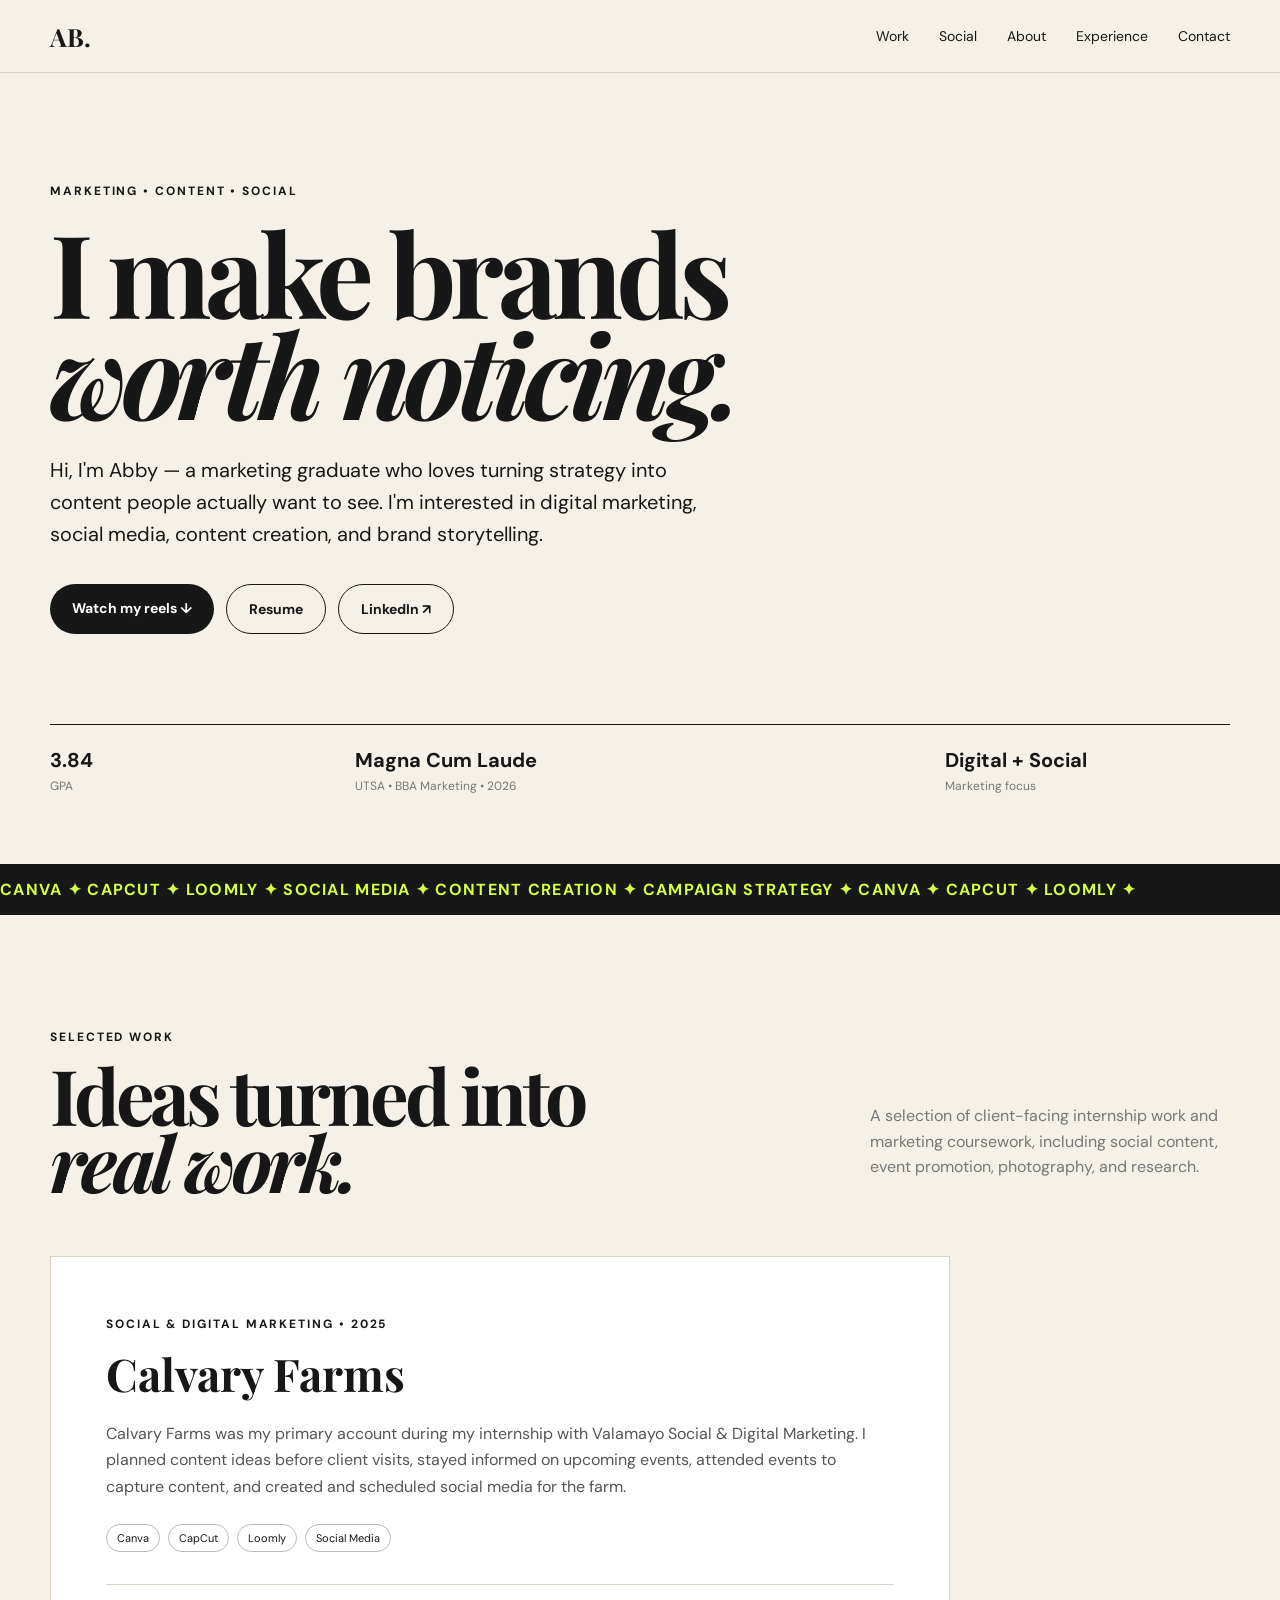
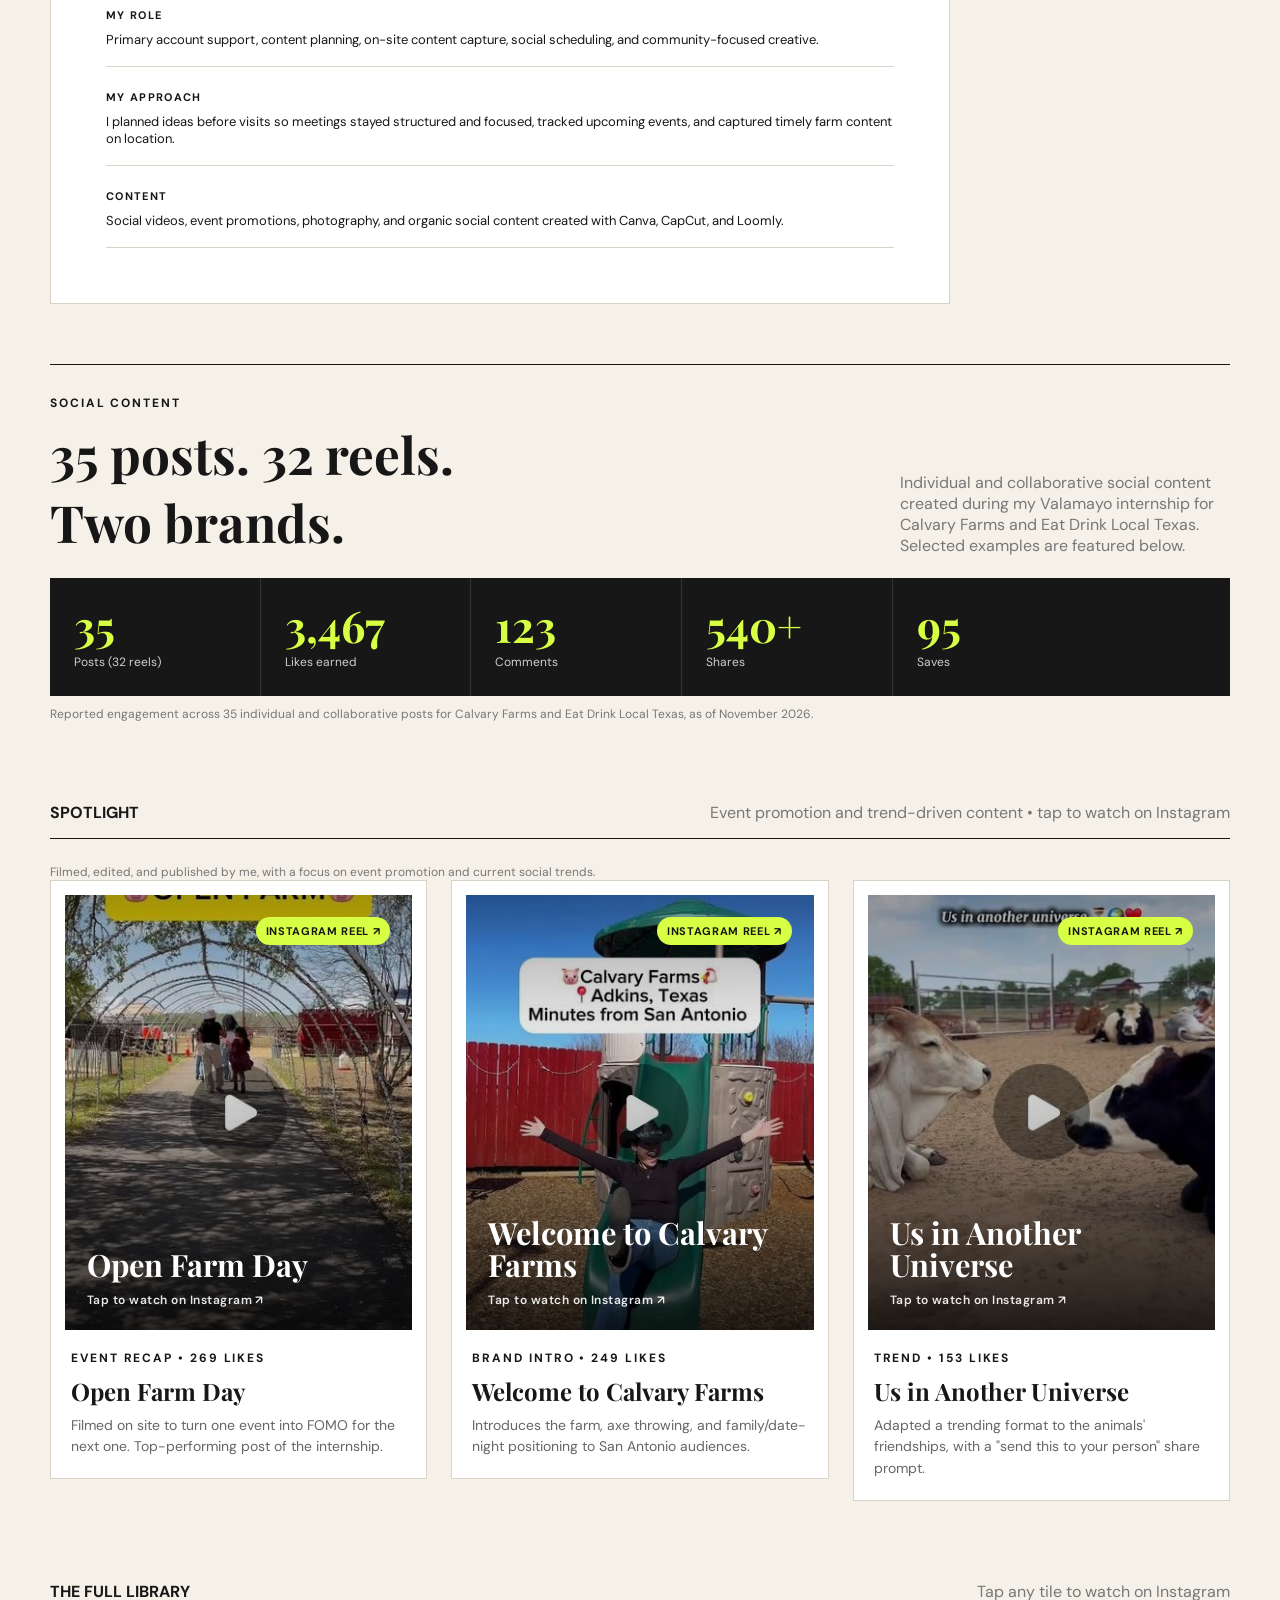
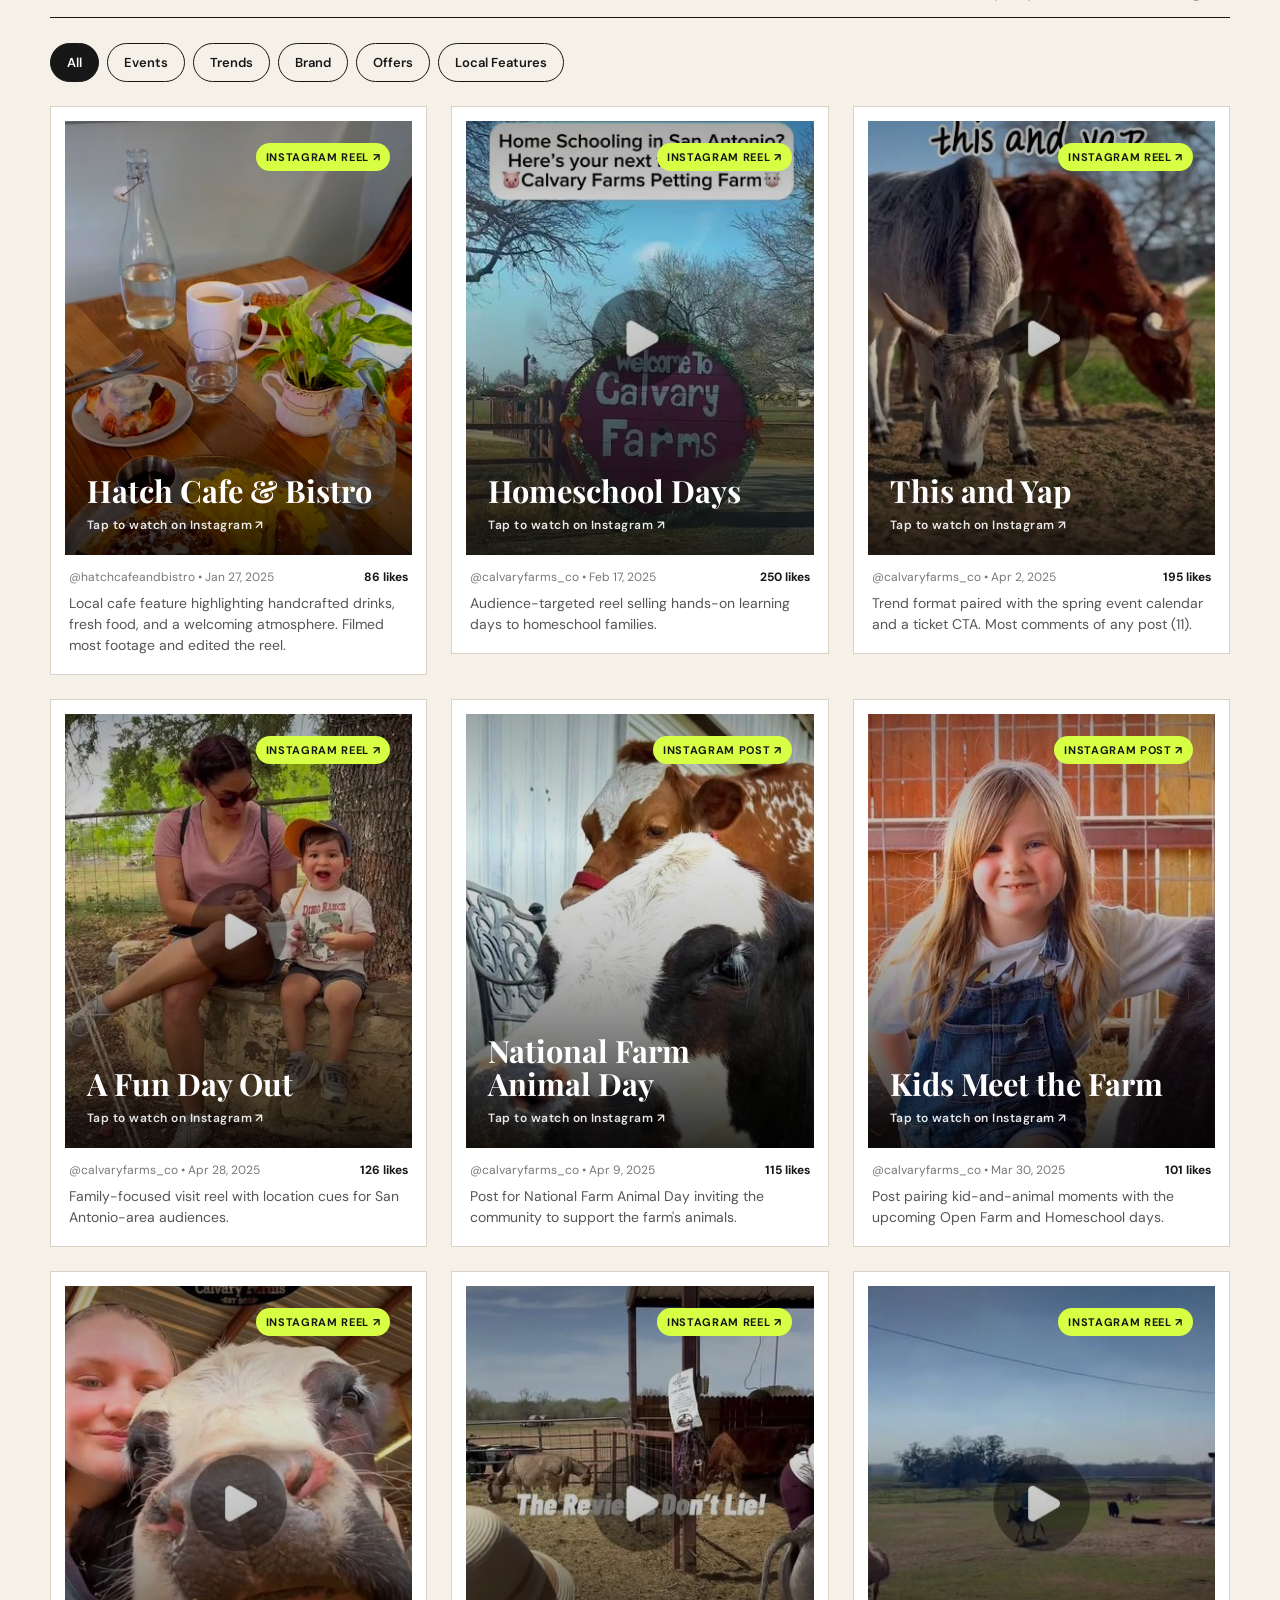
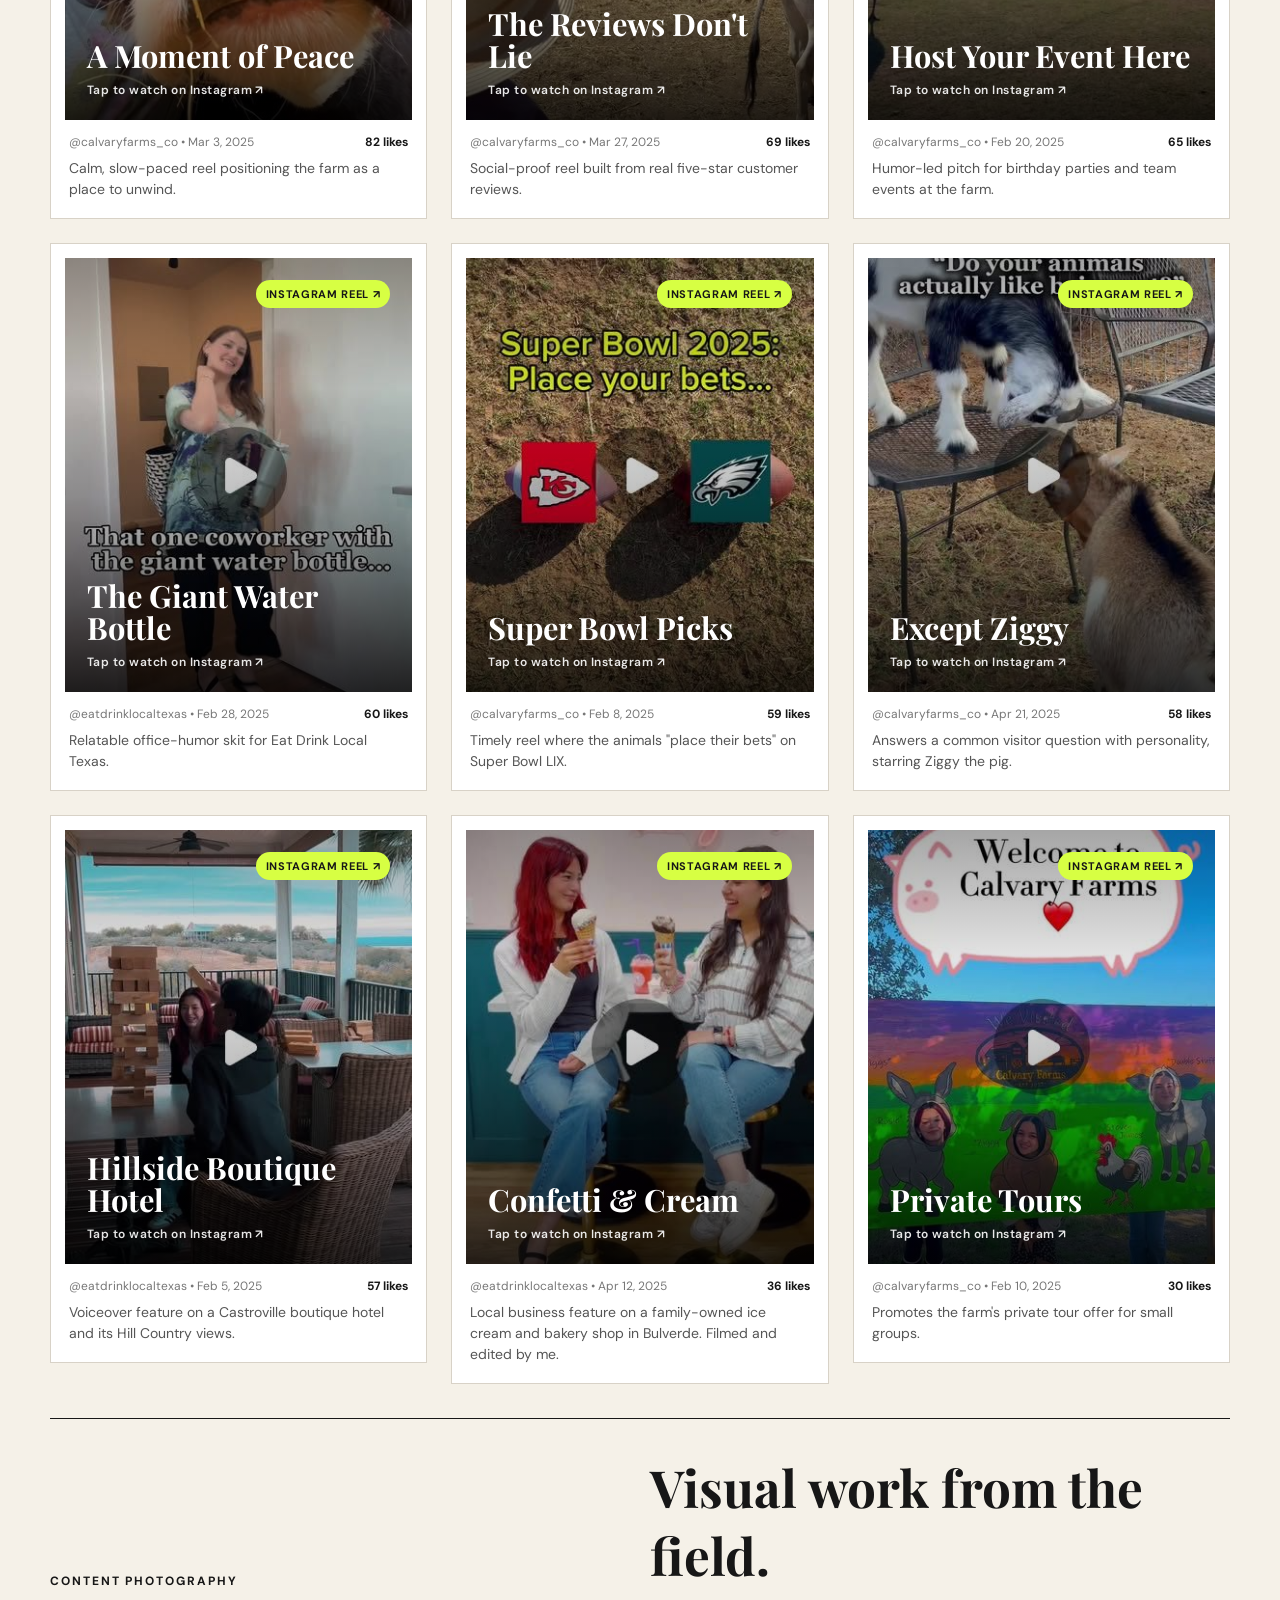
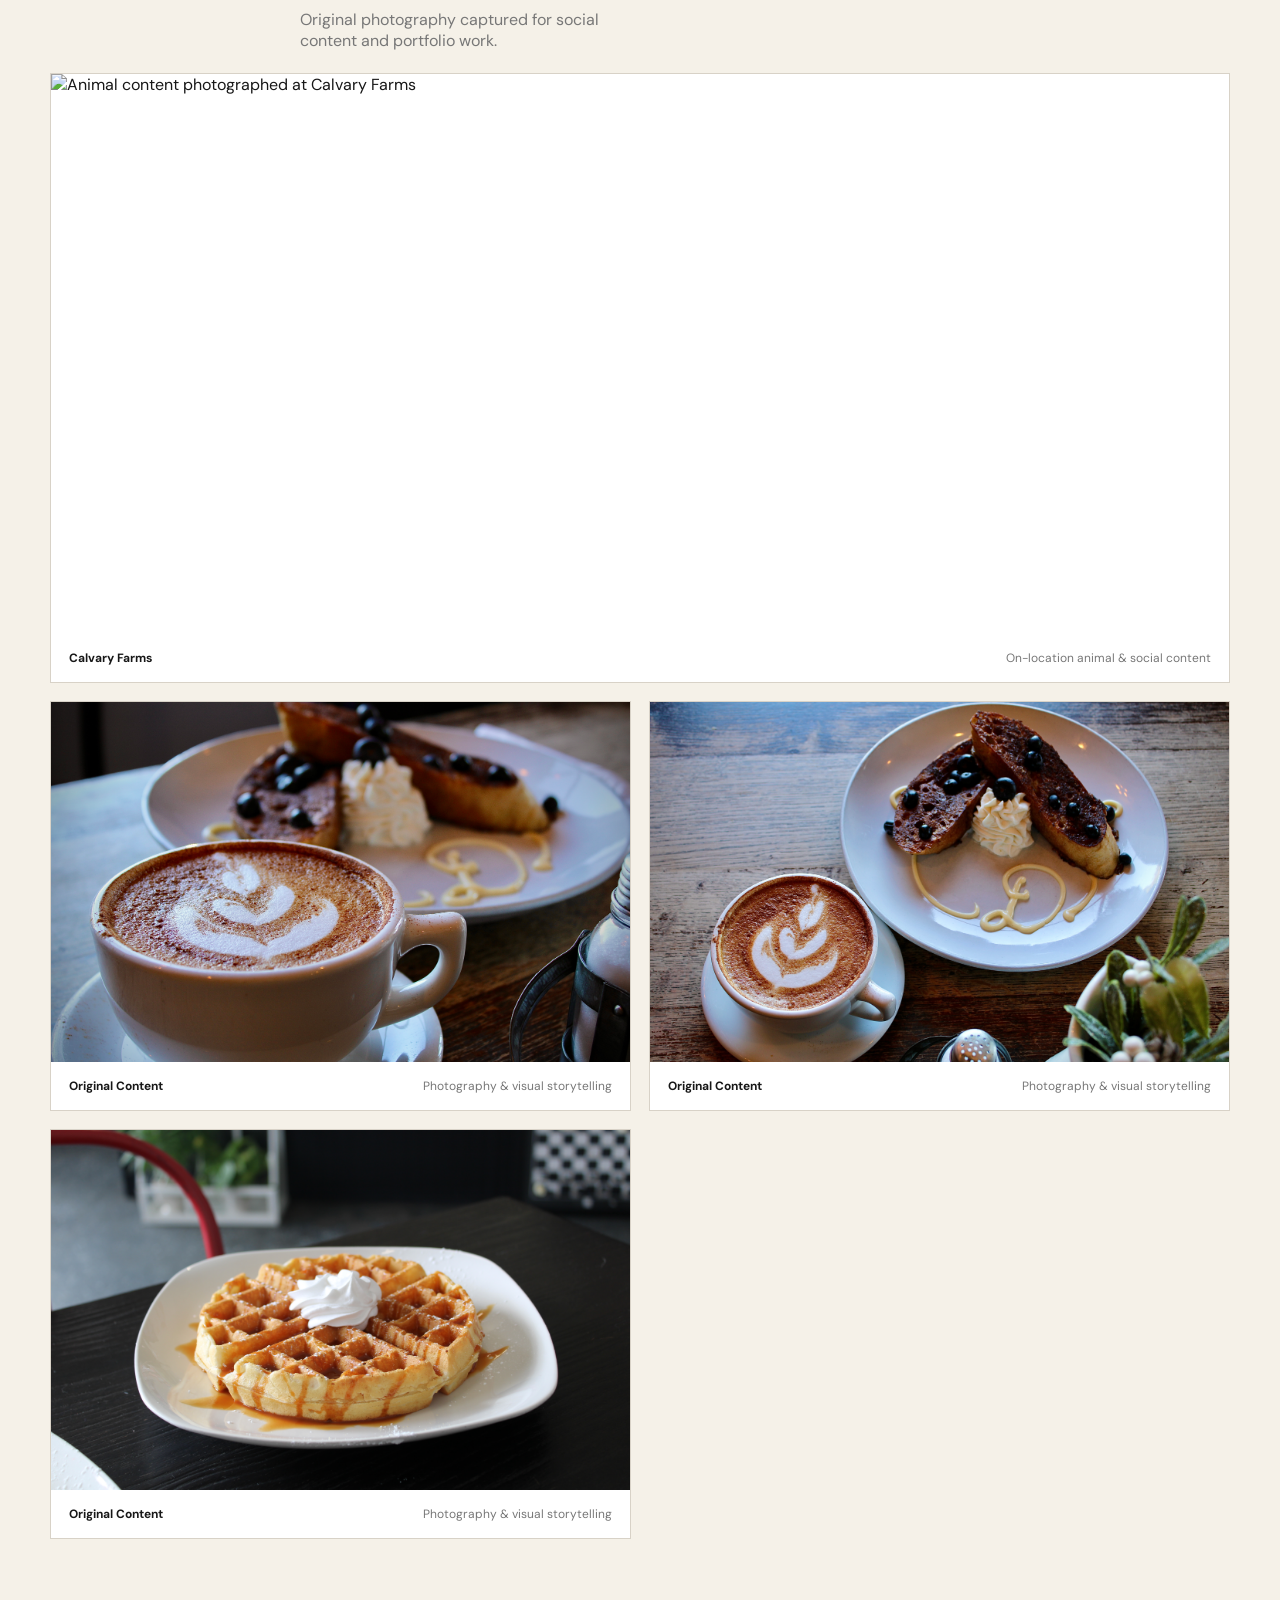
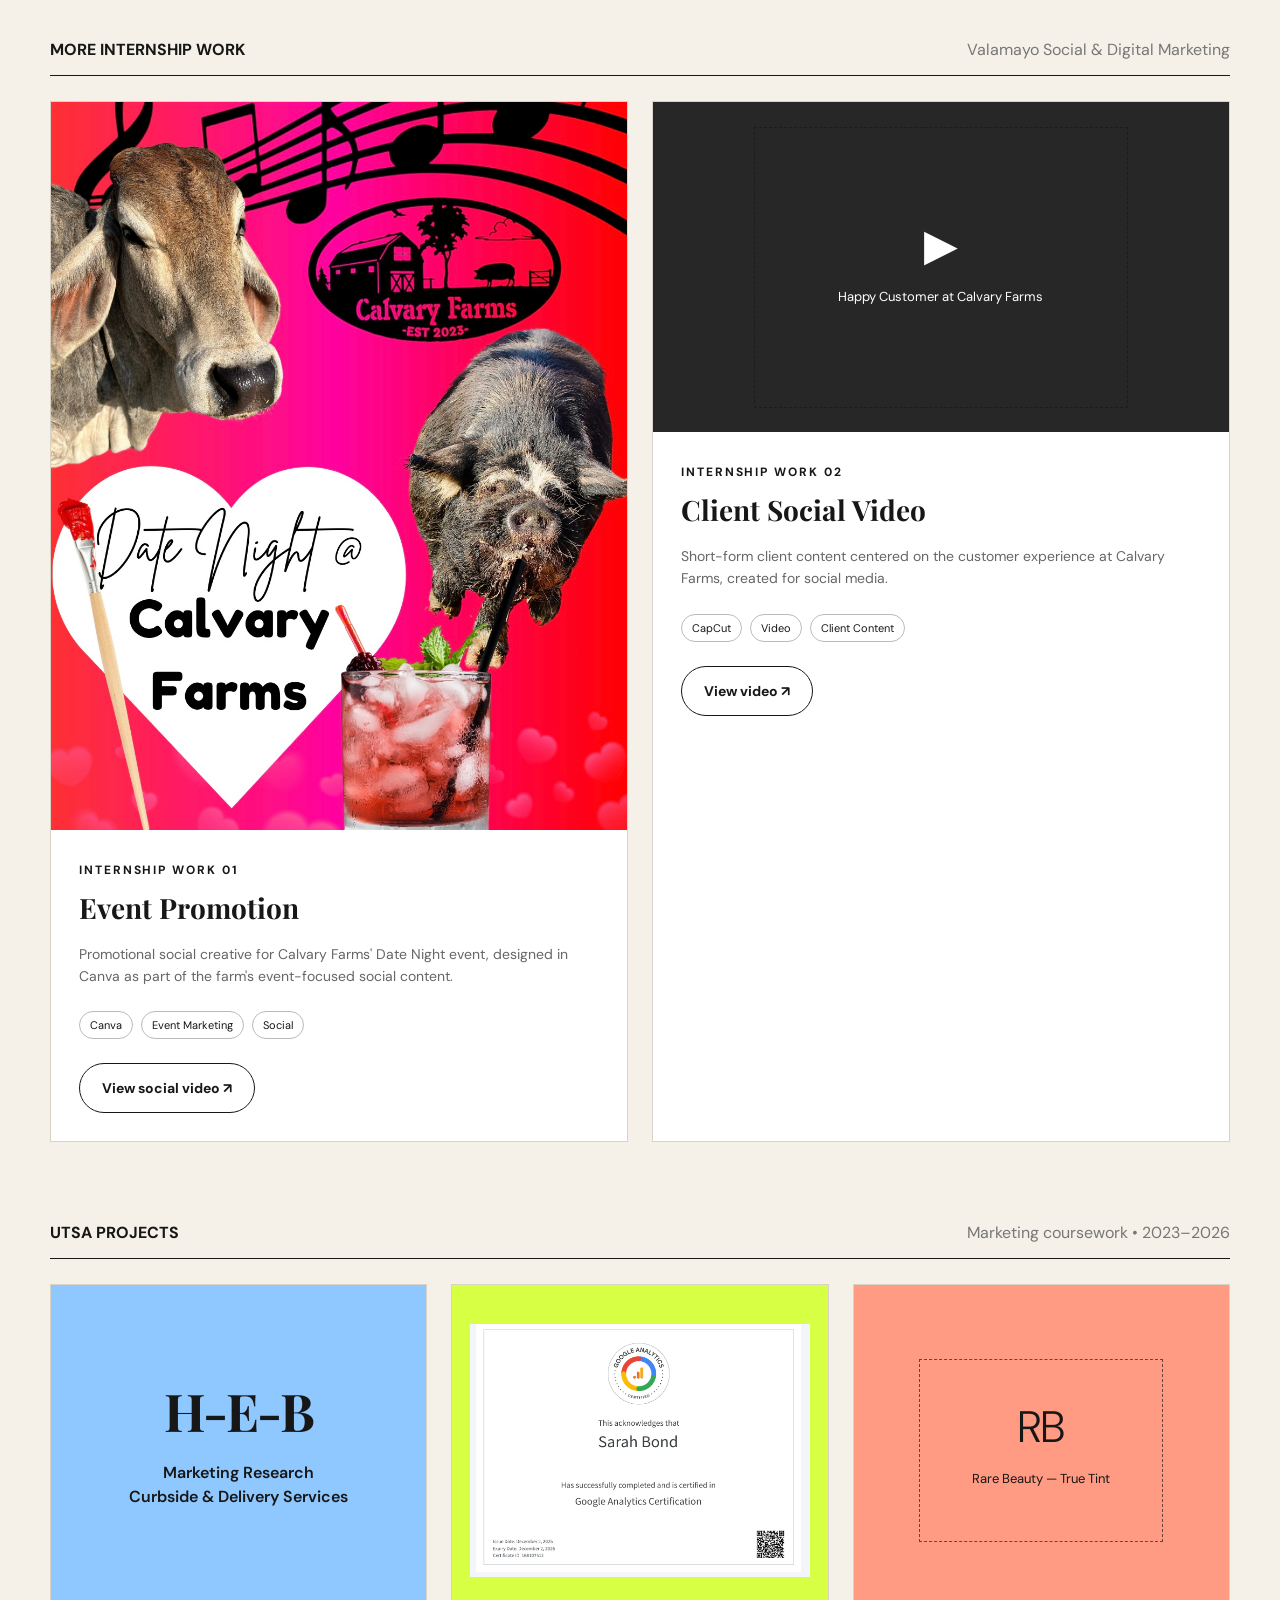
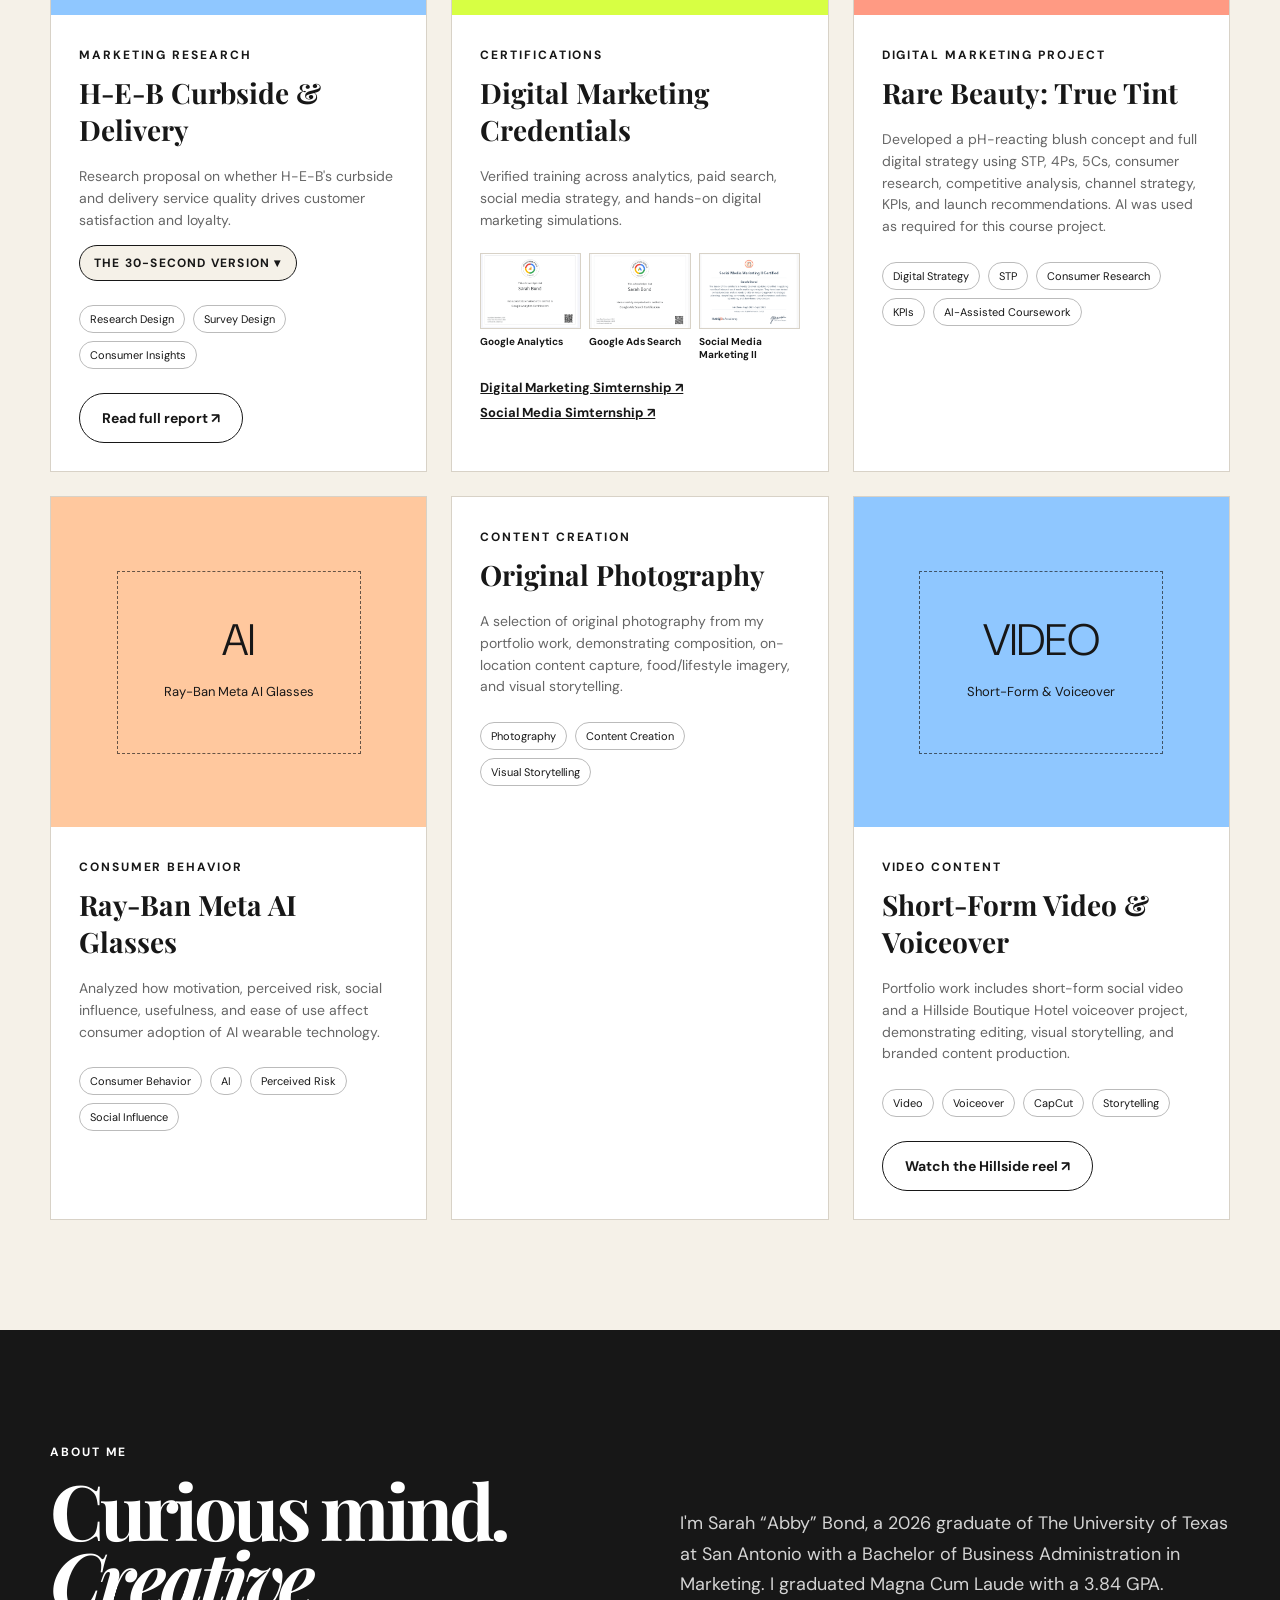
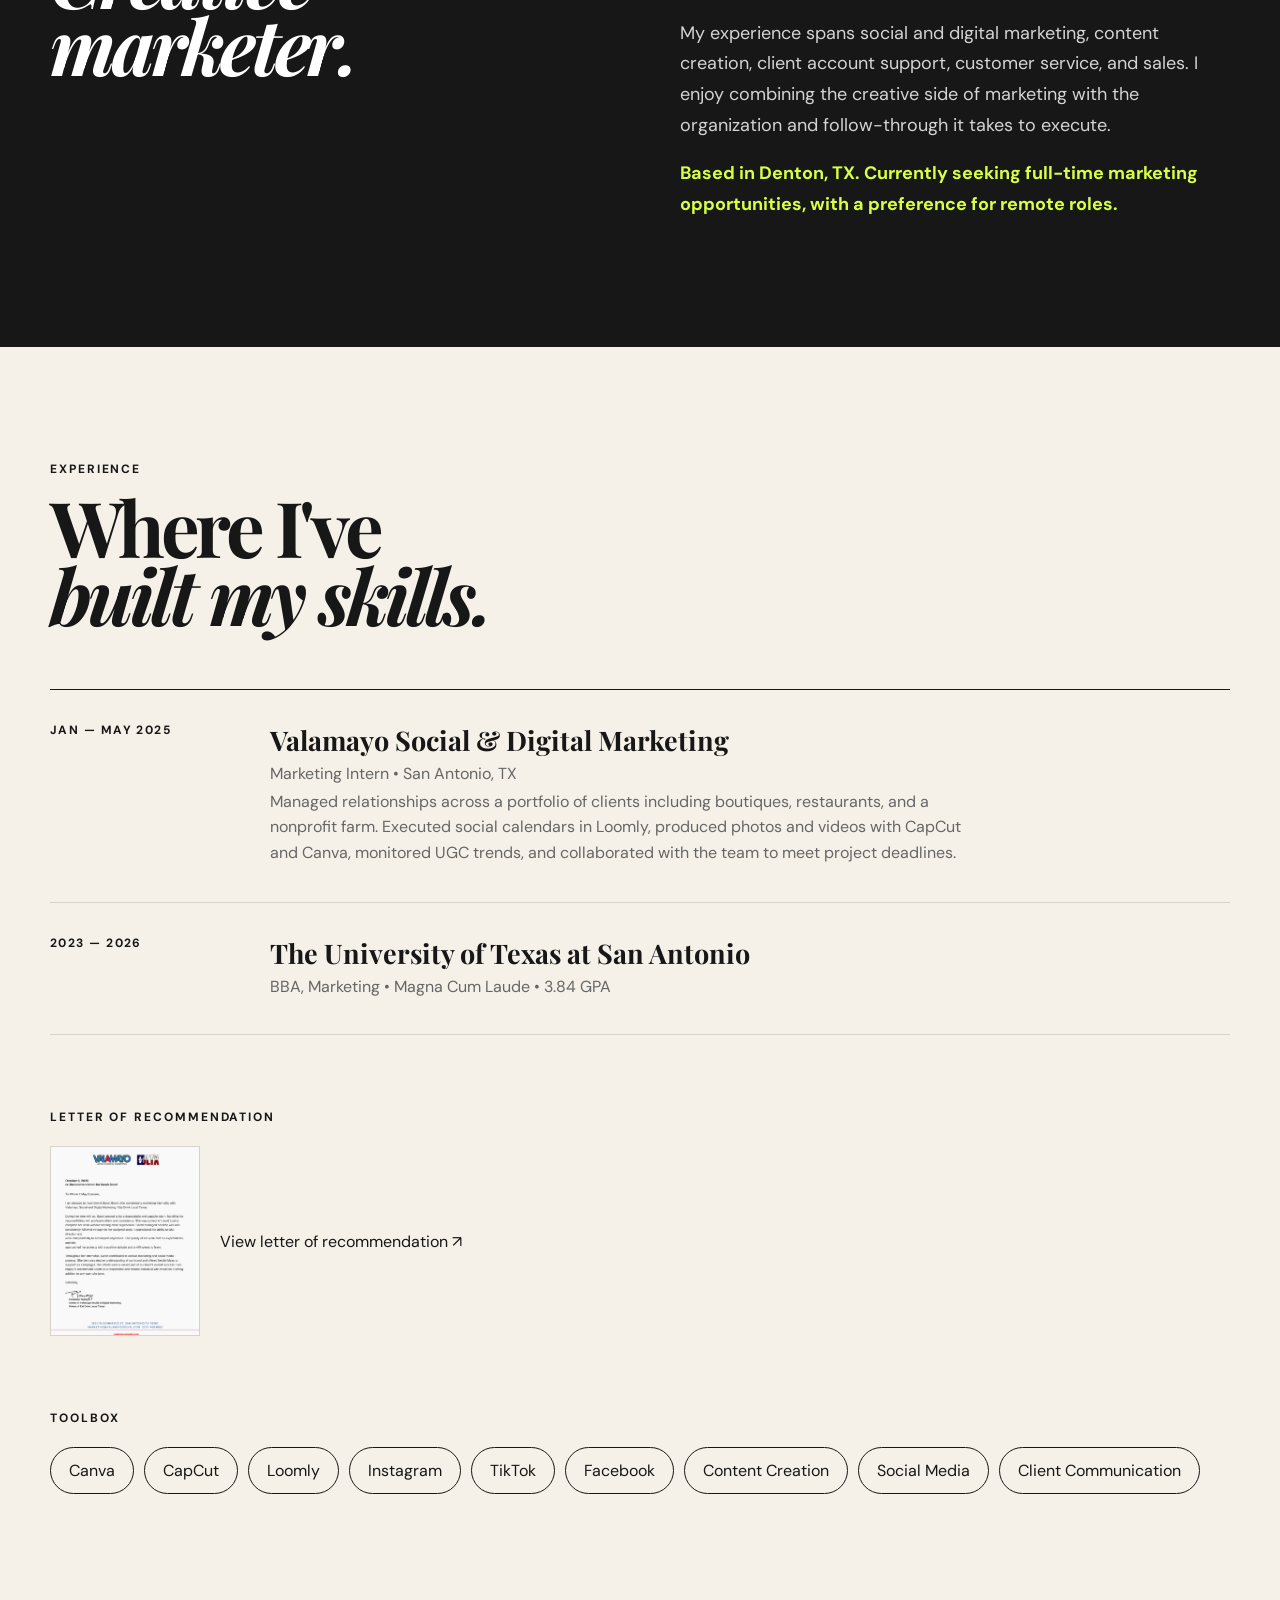
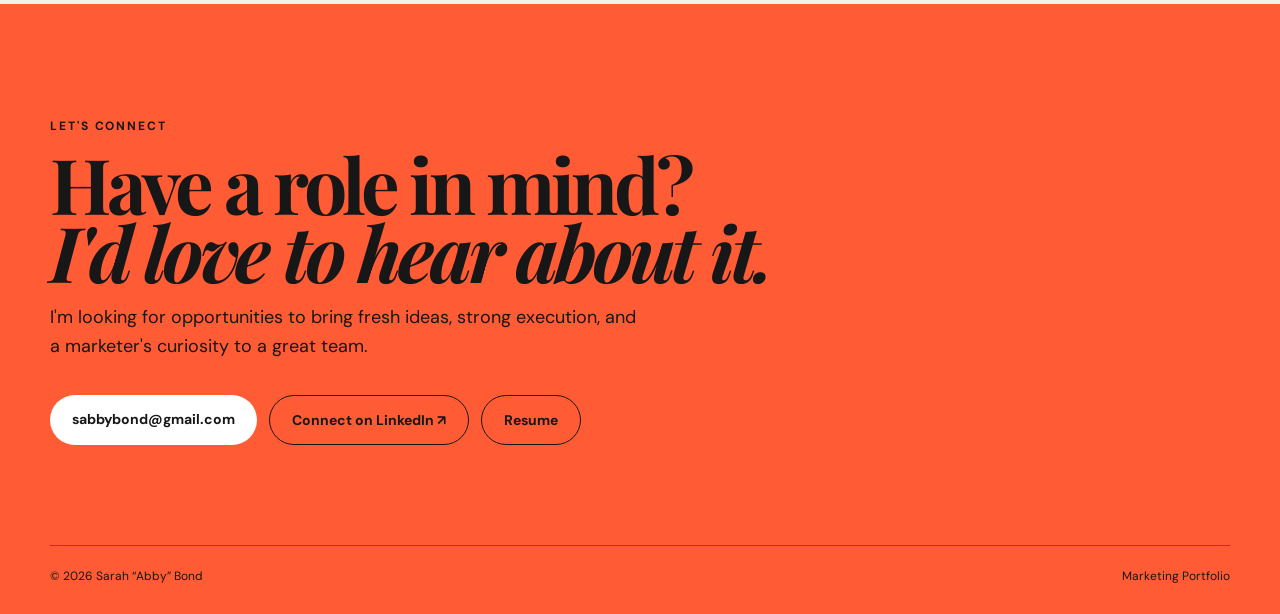
==== index.html @ 32f5fa16 "Add Hatch Cafe reel and clarify Confetti and Cream production credit" ====
<!DOCTYPE html>
<html lang="en">
<head>
  <meta charset="UTF-8">
  <meta name="viewport" content="width=device-width, initial-scale=1.0">
  <meta name="description" content="Sarah Abby Bond — marketing portfolio featuring digital marketing, social media, content creation, and campaign work.">
  <title>Abby Bond | Marketing Portfolio</title>
  <link rel="preconnect" href="https://fonts.googleapis.com">
  <link rel="preconnect" href="https://fonts.gstatic.com" crossorigin>
  <link href="https://fonts.googleapis.com/css2?family=DM+Sans:wght@400;500;600;700&family=Playfair+Display:ital,wght@0,700;1,700&display=swap" rel="stylesheet">
  <link rel="stylesheet" href="style.css?v=4">
</head>
<body>
  <header class="nav-wrap">
    <nav class="nav container">
      <a class="brand" href="#top">AB.</a>
      <button class="menu-btn" aria-label="Toggle navigation" aria-expanded="false">Menu</button>
      <div class="nav-links">
        <a href="#work">Work</a><a href="#social">Social</a><a href="#about">About</a><a href="#experience">Experience</a><a href="#contact">Contact</a>
      </div>
    </nav>
  </header>

  <main id="top">
    <section class="hero container">
      <div class="eyebrow">MARKETING • CONTENT • SOCIAL</div>
      <h1>I make brands<br><em>worth noticing.</em></h1>
      <p class="hero-copy">Hi, I'm Abby — a marketing graduate who loves turning strategy into content people actually want to see. I'm interested in digital marketing, social media, content creation, and brand storytelling.</p>
      <div class="hero-actions">
        <a class="button primary" href="#social">Watch my reels ↓</a>
        <a class="button ghost" href="assets/documents/Abby-Bond-Resume-Current.pdf" target="_blank">Resume</a>
        <a class="button ghost" href="https://www.linkedin.com/in/abbybond/" target="_blank" rel="noopener">LinkedIn ↗</a>
      </div>
      <div class="hero-stats">
        <div><strong>3.84</strong><span>GPA</span></div>
        <div><strong>Magna Cum Laude</strong><span>UTSA • BBA Marketing • 2026</span></div>
        <div><strong>Digital + Social</strong><span>Marketing focus</span></div>
      </div>
    </section>

    <section class="ticker" aria-label="Skills">
      <div>CANVA ✦ CAPCUT ✦ LOOMLY ✦ SOCIAL MEDIA ✦ CONTENT CREATION ✦ CAMPAIGN STRATEGY ✦ CANVA ✦ CAPCUT ✦ LOOMLY ✦</div>
    </section>

    <section id="work" class="section container">
      <div class="section-heading">
        <div><span class="kicker">SELECTED WORK</span><h2>Ideas turned into<br><em>real work.</em></h2></div>
        <p>A selection of client-facing internship work and marketing coursework, including social content, event promotion, photography, and research.</p>
      </div>

      <article class="feature-card calvary-feature text-only-feature">
        <div class="project-info">
          <span class="project-type">SOCIAL & DIGITAL MARKETING • 2025</span>
          <h3>Calvary Farms</h3>
          <p>Calvary Farms was my primary account during my internship with Valamayo Social & Digital Marketing. I planned content ideas before client visits, stayed informed on upcoming events, attended events to capture content, and created and scheduled social media for the farm.</p>
          <div class="tags"><span>Canva</span><span>CapCut</span><span>Loomly</span><span>Social Media</span></div>
          <div class="case-grid">
            <div><b>MY ROLE</b><p>Primary account support, content planning, on-site content capture, social scheduling, and community-focused creative.</p></div>
            <div><b>MY APPROACH</b><p>I planned ideas before visits so meetings stayed structured and focused, tracked upcoming events, and captured timely farm content on location.</p></div>
            <div><b>CONTENT</b><p>Social videos, event promotions, photography, and organic social content created with Canva, CapCut, and Loomly.</p></div>
          </div>
        </div>
      </article>

      <section id="social" class="social-section" aria-label="Social content">
        <div class="gallery-heading"><div><span class="kicker">SOCIAL CONTENT</span><h3>35 posts. 32 reels.<br>Two brands.</h3></div><p>Individual and collaborative social content created during my Valamayo internship for Calvary Farms and Eat Drink Local Texas. Selected examples are featured below.</p></div>

        <div class="results-bar">
          <div><strong>35</strong><span>Posts (32 reels)</span></div>
          <div><strong>3,467</strong><span>Likes earned</span></div>
          <div><strong>123</strong><span>Comments</span></div>
          <div><strong>540+</strong><span>Shares</span></div>
          <div><strong>95</strong><span>Saves</span></div>
        </div>
        <p class="results-note">Reported engagement across 35 individual and collaborative posts for Calvary Farms and Eat Drink Local Texas, as of November 2026.</p>

        <div class="subhead"><span>SPOTLIGHT</span><p>Event promotion and trend-driven content • tap to watch on Instagram</p></div>
        <p class="results-note">Filmed, edited, and published by me, with a focus on event promotion and current social trends.</p>
        <div class="featured-reels">
          <figure class="featured-reel">
            <a class="reel-tile has-cover" style="background-image:url('assets/images/reels/reel-DHMiD9bpwXk.jpg')" href="https://www.instagram.com/reel/DHMiD9bpwXk/" target="_blank" rel="noopener" aria-label="Watch Open Farm Day on Instagram (opens in a new tab)"><span class="reel-play">▶</span><span class="ig-badge">Instagram Reel ↗</span><span>Open Farm Day<small>Tap to watch on Instagram ↗</small></span></a>
            <figcaption><span class="project-type">EVENT RECAP • 269 LIKES</span><b>Open Farm Day</b><p>Filmed on site to turn one event into FOMO for the next one. Top-performing post of the internship.</p></figcaption>
          </figure>
          <figure class="featured-reel">
            <a class="reel-tile has-cover" style="background-image:url('assets/images/reels/reel-DFn58pGqz2n.jpg')" href="https://www.instagram.com/reel/DFn58pGqz2n/" target="_blank" rel="noopener" aria-label="Watch Welcome to Calvary Farms on Instagram (opens in a new tab)"><span class="reel-play">▶</span><span class="ig-badge">Instagram Reel ↗</span><span>Welcome to Calvary Farms<small>Tap to watch on Instagram ↗</small></span></a>
            <figcaption><span class="project-type">BRAND INTRO • 249 LIKES</span><b>Welcome to Calvary Farms</b><p>Introduces the farm, axe throwing, and family/date-night positioning to San Antonio audiences.</p></figcaption>
          </figure>
          <figure class="featured-reel">
            <a class="reel-tile has-cover" style="background-image:url('assets/images/reels/reel-DIyWKDds1rV.jpg')" href="https://www.instagram.com/reel/DIyWKDds1rV/" target="_blank" rel="noopener" aria-label="Watch Us in Another Universe on Instagram (opens in a new tab)"><span class="reel-play">▶</span><span class="ig-badge">Instagram Reel ↗</span><span>Us in Another Universe<small>Tap to watch on Instagram ↗</small></span></a>
            <figcaption><span class="project-type">TREND • 153 LIKES</span><b>Us in Another Universe</b><p>Adapted a trending format to the animals' friendships, with a "send this to your person" share prompt.</p></figcaption>
          </figure>
        </div>

        <div class="subhead"><span>THE FULL LIBRARY</span><p>Tap any tile to watch on Instagram</p></div>
        <div class="reel-filters" role="group" aria-label="Filter reels">
          <button class="active" data-filter="all">All</button><button data-filter="events">Events</button><button data-filter="trends">Trends</button><button data-filter="brand">Brand</button><button data-filter="offers">Offers</button><button data-filter="local">Local Features</button>
        </div>
        <div class="reel-grid">
          <article class="reel-card" data-cat="local" data-url="https://www.instagram.com/reel/DFVp969vEr8/"><a class="reel-tile has-cover" style="background-image:url('assets/images/reels/reel-DFVp969vEr8.jpg')" href="https://www.instagram.com/reel/DFVp969vEr8/" target="_blank" rel="noopener" aria-label="Watch Hatch Cafe &amp; Bistro on Instagram (opens in a new tab)"><span class="reel-play">▶</span><span class="ig-badge">Instagram Reel ↗</span><span>Hatch Cafe &amp; Bistro<small>Tap to watch on Instagram ↗</small></span></a><div class="reel-meta"><span>@hatchcafeandbistro • Jan 27, 2025</span><b>86 likes</b></div><p>Local cafe feature highlighting handcrafted drinks, fresh food, and a welcoming atmosphere. Filmed most footage and edited the reel.</p></article>
<article class="reel-card" data-cat="offers" data-url="https://www.instagram.com/reel/DGLhFstNu9Y/"><a class="reel-tile has-cover" style="background-image:url('assets/images/reels/reel-DGLhFstNu9Y.jpg')" href="https://www.instagram.com/reel/DGLhFstNu9Y/" target="_blank" rel="noopener" aria-label="Watch Homeschool Days on Instagram (opens in a new tab)"><span class="reel-play">▶</span><span class="ig-badge">Instagram Reel ↗</span><span>Homeschool Days<small>Tap to watch on Instagram ↗</small></span></a><div class="reel-meta"><span>@calvaryfarms_co • Feb 17, 2025</span><b>250 likes</b></div><p>Audience-targeted reel selling hands-on learning days to homeschool families.</p></article>
          <article class="reel-card" data-cat="trends" data-url="https://www.instagram.com/reel/DH8tPsjyFLh/"><a class="reel-tile has-cover" style="background-image:url('assets/images/reels/reel-DH8tPsjyFLh.jpg')" href="https://www.instagram.com/reel/DH8tPsjyFLh/" target="_blank" rel="noopener" aria-label="Watch This and Yap on Instagram (opens in a new tab)"><span class="reel-play">▶</span><span class="ig-badge">Instagram Reel ↗</span><span>This and Yap<small>Tap to watch on Instagram ↗</small></span></a><div class="reel-meta"><span>@calvaryfarms_co • Apr 2, 2025</span><b>195 likes</b></div><p>Trend format paired with the spring event calendar and a ticket CTA. Most comments of any post (11).</p></article>
          <article class="reel-card" data-cat="brand" data-url="https://www.instagram.com/reel/DI_OIqDpZNv/"><a class="reel-tile has-cover" style="background-image:url('assets/images/reels/reel-DI_OIqDpZNv.jpg')" href="https://www.instagram.com/reel/DI_OIqDpZNv/" target="_blank" rel="noopener" aria-label="Watch A Fun Day Out on Instagram (opens in a new tab)"><span class="reel-play">▶</span><span class="ig-badge">Instagram Reel ↗</span><span>A Fun Day Out<small>Tap to watch on Instagram ↗</small></span></a><div class="reel-meta"><span>@calvaryfarms_co • Apr 28, 2025</span><b>126 likes</b></div><p>Family-focused visit reel with location cues for San Antonio-area audiences.</p></article>
          <article class="reel-card" data-cat="events" data-url="https://www.instagram.com/p/DIOzPWkJ17o/"><a class="reel-tile has-cover" style="background-image:url('assets/images/reels/reel-DIOzPWkJ17o.jpg')" href="https://www.instagram.com/p/DIOzPWkJ17o/" target="_blank" rel="noopener" aria-label="Watch National Farm Animal Day on Instagram (opens in a new tab)"><span class="reel-play">▶</span><span class="ig-badge">Instagram Post ↗</span><span>National Farm Animal Day<small>Tap to watch on Instagram ↗</small></span></a><div class="reel-meta"><span>@calvaryfarms_co • Apr 9, 2025</span><b>115 likes</b></div><p>Post for National Farm Animal Day inviting the community to support the farm's animals.</p></article>
          <article class="reel-card" data-cat="events" data-url="https://www.instagram.com/p/DH03zmFM1ED/"><a class="reel-tile has-cover" style="background-image:url('assets/images/reels/reel-DH03zmFM1ED.jpg')" href="https://www.instagram.com/p/DH03zmFM1ED/" target="_blank" rel="noopener" aria-label="Watch Kids Meet the Farm on Instagram (opens in a new tab)"><span class="reel-play">▶</span><span class="ig-badge">Instagram Post ↗</span><span>Kids Meet the Farm<small>Tap to watch on Instagram ↗</small></span></a><div class="reel-meta"><span>@calvaryfarms_co • Mar 30, 2025</span><b>101 likes</b></div><p>Post pairing kid-and-animal moments with the upcoming Open Farm and Homeschool days.</p></article>
          <article class="reel-card" data-cat="brand" data-url="https://www.instagram.com/reel/DGwQdtcPXvZ/"><a class="reel-tile has-cover" style="background-image:url('assets/images/reels/reel-DGwQdtcPXvZ.jpg')" href="https://www.instagram.com/reel/DGwQdtcPXvZ/" target="_blank" rel="noopener" aria-label="Watch A Moment of Peace on Instagram (opens in a new tab)"><span class="reel-play">▶</span><span class="ig-badge">Instagram Reel ↗</span><span>A Moment of Peace<small>Tap to watch on Instagram ↗</small></span></a><div class="reel-meta"><span>@calvaryfarms_co • Mar 3, 2025</span><b>82 likes</b></div><p>Calm, slow-paced reel positioning the farm as a place to unwind.</p></article>
          <article class="reel-card" data-cat="brand" data-url="https://www.instagram.com/reel/DHtk69hPPKt/"><a class="reel-tile has-cover" style="background-image:url('assets/images/reels/reel-DHtk69hPPKt.jpg')" href="https://www.instagram.com/reel/DHtk69hPPKt/" target="_blank" rel="noopener" aria-label="Watch The Reviews Don't Lie on Instagram (opens in a new tab)"><span class="reel-play">▶</span><span class="ig-badge">Instagram Reel ↗</span><span>The Reviews Don't Lie<small>Tap to watch on Instagram ↗</small></span></a><div class="reel-meta"><span>@calvaryfarms_co • Mar 27, 2025</span><b>69 likes</b></div><p>Social-proof reel built from real five-star customer reviews.</p></article>
          <article class="reel-card" data-cat="offers" data-url="https://www.instagram.com/reel/DGTIsobK7BF/"><a class="reel-tile has-cover" style="background-image:url('assets/images/reels/reel-DGTIsobK7BF.jpg')" href="https://www.instagram.com/reel/DGTIsobK7BF/" target="_blank" rel="noopener" aria-label="Watch Host Your Event Here on Instagram (opens in a new tab)"><span class="reel-play">▶</span><span class="ig-badge">Instagram Reel ↗</span><span>Host Your Event Here<small>Tap to watch on Instagram ↗</small></span></a><div class="reel-meta"><span>@calvaryfarms_co • Feb 20, 2025</span><b>65 likes</b></div><p>Humor-led pitch for birthday parties and team events at the farm.</p></article>
          <article class="reel-card" data-cat="trends" data-url="https://www.instagram.com/reel/DGnaLJ6vmlT/"><a class="reel-tile has-cover" style="background-image:url('assets/images/reels/reel-DGnaLJ6vmlT.jpg')" href="https://www.instagram.com/reel/DGnaLJ6vmlT/" target="_blank" rel="noopener" aria-label="Watch The Giant Water Bottle on Instagram (opens in a new tab)"><span class="reel-play">▶</span><span class="ig-badge">Instagram Reel ↗</span><span>The Giant Water Bottle<small>Tap to watch on Instagram ↗</small></span></a><div class="reel-meta"><span>@eatdrinklocaltexas • Feb 28, 2025</span><b>60 likes</b></div><p>Relatable office-humor skit for Eat Drink Local Texas.</p></article>
          <article class="reel-card" data-cat="trends" data-url="https://www.instagram.com/reel/DF0Rk6tPVaL/"><a class="reel-tile has-cover" style="background-image:url('assets/images/reels/reel-DF0Rk6tPVaL.jpg')" href="https://www.instagram.com/reel/DF0Rk6tPVaL/" target="_blank" rel="noopener" aria-label="Watch Super Bowl Picks on Instagram (opens in a new tab)"><span class="reel-play">▶</span><span class="ig-badge">Instagram Reel ↗</span><span>Super Bowl Picks<small>Tap to watch on Instagram ↗</small></span></a><div class="reel-meta"><span>@calvaryfarms_co • Feb 8, 2025</span><b>59 likes</b></div><p>Timely reel where the animals "place their bets" on Super Bowl LIX.</p></article>
          <article class="reel-card" data-cat="brand" data-url="https://www.instagram.com/reel/DItMkiMS4Ww/"><a class="reel-tile has-cover" style="background-image:url('assets/images/reels/reel-DItMkiMS4Ww.jpg')" href="https://www.instagram.com/reel/DItMkiMS4Ww/" target="_blank" rel="noopener" aria-label="Watch Except Ziggy on Instagram (opens in a new tab)"><span class="reel-play">▶</span><span class="ig-badge">Instagram Reel ↗</span><span>Except Ziggy<small>Tap to watch on Instagram ↗</small></span></a><div class="reel-meta"><span>@calvaryfarms_co • Apr 21, 2025</span><b>58 likes</b></div><p>Answers a common visitor question with personality, starring Ziggy the pig.</p></article>
          <article class="reel-card" data-cat="local" data-url="https://www.instagram.com/reel/DFsL3rBOjad/"><a class="reel-tile has-cover" style="background-image:url('assets/images/reels/reel-DFsL3rBOjad.jpg')" href="https://www.instagram.com/reel/DFsL3rBOjad/" target="_blank" rel="noopener" aria-label="Watch Hillside Boutique Hotel on Instagram (opens in a new tab)"><span class="reel-play">▶</span><span class="ig-badge">Instagram Reel ↗</span><span>Hillside Boutique Hotel<small>Tap to watch on Instagram ↗</small></span></a><div class="reel-meta"><span>@eatdrinklocaltexas • Feb 5, 2025</span><b>57 likes</b></div><p>Voiceover feature on a Castroville boutique hotel and its Hill Country views.</p></article>
          <article class="reel-card" data-cat="local" data-url="https://www.instagram.com/reel/DIV6e1Ov4uT/"><a class="reel-tile has-cover" style="background-image:url('assets/images/reels/reel-DIV6e1Ov4uT.jpg')" href="https://www.instagram.com/reel/DIV6e1Ov4uT/" target="_blank" rel="noopener" aria-label="Watch Confetti &amp; Cream on Instagram (opens in a new tab)"><span class="reel-play">▶</span><span class="ig-badge">Instagram Reel ↗</span><span>Confetti &amp; Cream<small>Tap to watch on Instagram ↗</small></span></a><div class="reel-meta"><span>@eatdrinklocaltexas • Apr 12, 2025</span><b>36 likes</b></div><p>Local business feature on a family-owned ice cream and bakery shop in Bulverde. Filmed and edited by me.</p></article>
          <article class="reel-card" data-cat="offers" data-url="https://www.instagram.com/reel/DF5Y2TkJq0Z/"><a class="reel-tile has-cover" style="background-image:url('assets/images/reels/reel-DF5Y2TkJq0Z.jpg')" href="https://www.instagram.com/reel/DF5Y2TkJq0Z/" target="_blank" rel="noopener" aria-label="Watch Private Tours on Instagram (opens in a new tab)"><span class="reel-play">▶</span><span class="ig-badge">Instagram Reel ↗</span><span>Private Tours<small>Tap to watch on Instagram ↗</small></span></a><div class="reel-meta"><span>@calvaryfarms_co • Feb 10, 2025</span><b>30 likes</b></div><p>Promotes the farm's private tour offer for small groups.</p></article>
        </div>
      </section>

      <section class="portfolio-gallery" aria-label="Content photography">
        <div class="gallery-heading"><span class="kicker">CONTENT PHOTOGRAPHY</span><h3>Visual work from the field.</h3><p>Original photography captured for social content and portfolio work.</p></div>
        <div class="gallery-grid">
          <figure class="gallery-item gallery-item-featured"><img src="assets/images/IMG_3374%20copycalvaryfarms.JPG" alt="Animal content photographed at Calvary Farms"><figcaption><b>Calvary Farms</b><span>On-location animal & social content</span></figcaption></figure>
          <figure class="gallery-item"><img src="assets/images/IMG_2871.jpg" alt="Original portfolio photography"><figcaption><b>Original Content</b><span>Photography & visual storytelling</span></figcaption></figure>
          <figure class="gallery-item"><img src="assets/images/IMG_2873.jpg" alt="Original portfolio photography"><figcaption><b>Original Content</b><span>Photography & visual storytelling</span></figcaption></figure>
          <figure class="gallery-item"><img src="assets/images/IMG_3330.JPG" alt="Original portfolio photography"><figcaption><b>Original Content</b><span>Photography & visual storytelling</span></figcaption></figure>
        </div>
      </section>

      <div class="subhead"><span>MORE INTERNSHIP WORK</span><p>Valamayo Social & Digital Marketing</p></div>
      <div class="project-grid">
        <article class="project-card">
          <div class="card-visual media-card"><img src="assets/images/Date%20Night%20%40%20Calvary%20Farms.png.jpg" alt="Date Night at Calvary Farms promotional graphic"></div>
          <div class="card-copy"><span>INTERNSHIP WORK 01</span><h3>Event Promotion</h3><p>Promotional social creative for Calvary Farms' Date Night event, designed in Canva as part of the farm's event-focused social content.</p><div class="tags"><span>Canva</span><span>Event Marketing</span><span>Social</span></div><a class="button ghost" href="https://new.express.adobe.com/id/urn:aaid:sc:VA6C2:4425aae2-ffd4-4020-a286-175e56ab475f?invite=true&accept=true&promoid=Z2G1FQKR&mv=other&preload=sharesheet" target="_blank" rel="noopener">View social video ↗</a></div>
        </article>
        <article class="project-card">
          <div class="card-visual dark"><div class="upload-placeholder small"><span>▶</span><p>Happy Customer at Calvary Farms</p></div></div>
          <div class="card-copy"><span>INTERNSHIP WORK 02</span><h3>Client Social Video</h3><p>Short-form client content centered on the customer experience at Calvary Farms, created for social media.</p><div class="tags"><span>CapCut</span><span>Video</span><span>Client Content</span></div><a class="button ghost" href="https://new.express.adobe.com/id/urn:aaid:sc:VA6C2:3b2e0595-e844-4543-9d7c-e76cec33c920?invite=true&accept=true&promoid=Z2G1FQKR&mv=other&preload=sharesheet" target="_blank" rel="noopener">View video ↗</a></div>
        </article>
      </div>

      <div class="subhead school"><span>UTSA PROJECTS</span><p>Marketing coursework • 2023–2026</p></div>
      <div class="project-grid three">
        <article class="project-card">
          <div class="card-visual blue document-cover"><span>H-E-B</span><p>Marketing Research<br>Curbside & Delivery Services</p></div>
          <div class="card-copy"><span>MARKETING RESEARCH</span><h3>H-E-B Curbside & Delivery</h3><p>Research proposal on whether H-E-B's curbside and delivery service quality drives customer satisfaction and loyalty.</p>
            <div class="tldr"><button class="tldr-toggle" type="button" aria-describedby="heb-tldr">The 30-second version <span aria-hidden="true">▾</span></button><div class="tldr-panel" id="heb-tldr" role="tooltip"><b>THE 30-SECOND VERSION</b><ul>
              <li><strong>The question:</strong> Do order accuracy, on-time pickup/delivery, and app usability drive satisfaction, and does satisfaction keep customers loyal against Walmart, Target, and Amazon Fresh?</li>
              <li><strong>Why now:</strong> U.S. online grocery hit $9.7B in March 2025, up 21% year over year. Missing items and substitutions are the top complaint.</li>
              <li><strong>The design:</strong> 5 hypotheses with satisfaction as the link between service quality and loyalty, tested by a 13-question survey of 100–150 Texas adults who used the service in the last 6 months.</li>
              <li><strong>The payoff:</strong> Shows H-E-B where fulfillment breaks down, guiding spend on fulfillment tech, substitution communication, and app fixes.</li>
            </ul></div></div>
            <div class="tags"><span>Research Design</span><span>Survey Design</span><span>Consumer Insights</span></div><a class="button ghost" href="assets/documents/Sarah%20A.%20Bond%2C%20Individual%20Project%20Final%20Report%20HEB.pdf" target="_blank">Read full report ↗</a></div>
        </article>
        <article class="project-card">
          <div class="card-visual lime cert-preview"><img src="assets/images/GoogleAnalyticsCertification.png" alt="Google Analytics Certification"></div>
          <div class="card-copy"><span>CERTIFICATIONS</span><h3>Digital Marketing Credentials</h3><p>Verified training across analytics, paid search, social media strategy, and hands-on digital marketing simulations.</p><div class="cert-grid"><a href="assets/images/GoogleAnalyticsCertification.png" target="_blank"><img src="assets/images/GoogleAnalyticsCertification.png" alt="Google Analytics Certification"><b>Google Analytics</b></a><a href="assets/images/GoogleAdsSearchCertification.png" target="_blank"><img src="assets/images/GoogleAdsSearchCertification.png" alt="Google Ads Search Certification"><b>Google Ads Search</b></a><a href="assets/images/Social%20Media%20Marketing%20Certification.png" target="_blank"><img src="assets/images/Social%20Media%20Marketing%20Certification.png" alt="Social Media Marketing II Certification"><b>Social Media Marketing II</b></a></div><div class="credential-links"><a href="assets/images/Digital%20Marketing%20Simternship%C2%AE%20-%20Classic%20certificate.pdf" target="_blank">Digital Marketing Simternship ↗</a><a href="assets/images/Social%20Media%20Simternship.pdf" target="_blank">Social Media Simternship ↗</a></div></div>
        </article>
        <article class="project-card">
          <div class="card-visual coral"><div class="upload-placeholder small"><span>RB</span><p>Rare Beauty — True Tint</p></div></div>
          <div class="card-copy"><span>DIGITAL MARKETING PROJECT</span><h3>Rare Beauty: True Tint</h3><p>Developed a pH-reacting blush concept and full digital strategy using STP, 4Ps, 5Cs, consumer research, competitive analysis, channel strategy, KPIs, and launch recommendations. AI was used as required for this course project.</p><div class="tags"><span>Digital Strategy</span><span>STP</span><span>Consumer Research</span><span>KPIs</span><span>AI-Assisted Coursework</span></div></div>
        </article>
        <article class="project-card">
          <div class="card-visual warm"><div class="upload-placeholder small"><span>AI</span><p>Ray-Ban Meta AI Glasses</p></div></div>
          <div class="card-copy"><span>CONSUMER BEHAVIOR</span><h3>Ray-Ban Meta AI Glasses</h3><p>Analyzed how motivation, perceived risk, social influence, usefulness, and ease of use affect consumer adoption of AI wearable technology.</p><div class="tags"><span>Consumer Behavior</span><span>AI</span><span>Perceived Risk</span><span>Social Influence</span></div></div>
        </article>
        <article class="project-card">
          <div class="card-copy"><span>CONTENT CREATION</span><h3>Original Photography</h3><p>A selection of original photography from my portfolio work, demonstrating composition, on-location content capture, food/lifestyle imagery, and visual storytelling.</p><div class="tags"><span>Photography</span><span>Content Creation</span><span>Visual Storytelling</span></div></div>
        </article>
        <article class="project-card">
          <div class="card-visual blue"><div class="upload-placeholder small"><span>VIDEO</span><p>Short-Form & Voiceover</p></div></div>
          <div class="card-copy"><span>VIDEO CONTENT</span><h3>Short-Form Video & Voiceover</h3><p>Portfolio work includes short-form social video and a Hillside Boutique Hotel voiceover project, demonstrating editing, visual storytelling, and branded content production.</p><div class="tags"><span>Video</span><span>Voiceover</span><span>CapCut</span><span>Storytelling</span></div><a class="button ghost" href="https://www.instagram.com/reel/DFsL3rBOjad/" target="_blank" rel="noopener">Watch the Hillside reel ↗</a></div>
        </article>
      </div>
    </section>

    <section id="about" class="about-section">
      <div class="container about-grid">
        <div><span class="kicker">ABOUT ME</span><h2>Curious mind.<br><em>Creative marketer.</em></h2></div>
        <div class="about-copy">
          <p>I'm Sarah “Abby” Bond, a 2026 graduate of The University of Texas at San Antonio with a Bachelor of Business Administration in Marketing. I graduated Magna Cum Laude with a 3.84 GPA.</p>
          <p>My experience spans social and digital marketing, content creation, client account support, customer service, and sales. I enjoy combining the creative side of marketing with the organization and follow-through it takes to execute.</p>
          <p class="availability">Based in Denton, TX. Currently seeking full-time marketing opportunities, with a preference for remote roles.</p>
        </div>
      </div>
    </section>

    <section id="experience" class="section container">
      <div class="section-heading"><div><span class="kicker">EXPERIENCE</span><h2>Where I've<br><em>built my skills.</em></h2></div></div>
      <div class="timeline">
        <div class="role"><span class="date">JAN — MAY 2025</span><div><h3>Valamayo Social & Digital Marketing</h3><p>Marketing Intern • San Antonio, TX</p><p class="role-desc">Managed relationships across a portfolio of clients including boutiques, restaurants, and a nonprofit farm. Executed social calendars in Loomly, produced photos and videos with CapCut and Canva, monitored UGC trends, and collaborated with the team to meet project deadlines.</p></div></div>
        <div class="role"><span class="date">2023 — 2026</span><div><h3>The University of Texas at San Antonio</h3><p>BBA, Marketing • Magna Cum Laude • 3.84 GPA</p></div></div>
      </div>
      <div class="recommendation"><span class="kicker">LETTER OF RECOMMENDATION</span><a href="assets/images/Letter%20of%20Recommendation.jpg" target="_blank"><img src="assets/images/Letter%20of%20Recommendation.jpg" alt="Letter of recommendation"><span>View letter of recommendation ↗</span></a></div><div class="toolbox"><span class="kicker">TOOLBOX</span><div class="tool-list"><span>Canva</span><span>CapCut</span><span>Loomly</span><span>Instagram</span><span>TikTok</span><span>Facebook</span><span>Content Creation</span><span>Social Media</span><span>Client Communication</span></div></div>
    </section>

    <section id="contact" class="contact">
      <div class="container">
        <span class="kicker">LET'S CONNECT</span>
        <h2>Have a role in mind?<br><em>I'd love to hear about it.</em></h2>
        <p>I'm looking for opportunities to bring fresh ideas, strong execution, and a marketer's curiosity to a great team.</p>
        <div class="contact-actions"><a class="button light" href="mailto:sabbybond@gmail.com">sabbybond@gmail.com</a><a class="button ghost" href="https://www.linkedin.com/in/abbybond/" target="_blank" rel="noopener">Connect on LinkedIn ↗</a><a class="button ghost" href="assets/documents/Abby-Bond-Resume-Current.pdf" target="_blank">Resume</a></div>
        <footer><span>© 2026 Sarah “Abby” Bond</span><span>Marketing Portfolio</span></footer>
      </div>
    </section>
  </main>
  <script src="script.js?v=3"></script>
</body>
</html>
---- style.css ----
:root{--ink:#171717;--paper:#f5f1e8;--accent:#ff5c35;--lime:#d7ff43;--blue:#8fc7ff;--muted:#777;--line:#d8d2c7}*{box-sizing:border-box}html{scroll-behavior:smooth}body{margin:0;background:var(--paper);color:var(--ink);font-family:"DM Sans",sans-serif}.container{width:min(1180px,calc(100% - 48px));margin:auto}.nav-wrap{position:sticky;top:0;z-index:20;background:rgba(245,241,232,.92);backdrop-filter:blur(10px);border-bottom:1px solid var(--line)}.nav{height:72px;display:flex;align-items:center;justify-content:space-between}.brand{font:700 25px "Playfair Display";color:var(--ink);text-decoration:none}.nav-links{display:flex;gap:30px}.nav a{color:var(--ink);text-decoration:none}.nav-links a{font-size:14px}.menu-btn{display:none;background:none;border:0;font:600 14px "DM Sans"}.hero{padding:110px 0 70px}.eyebrow,.kicker,.project-type,.card-copy>span{font-size:12px;font-weight:700;letter-spacing:.16em}.hero h1,.section h2,.about-section h2,.contact h2{font:700 clamp(58px,9vw,124px)/.88 "Playfair Display";letter-spacing:-.055em;margin:22px 0 30px}.hero h1 em,.section h2 em,.about-section h2 em,.contact h2 em{font-weight:700}.hero-copy{font-size:20px;line-height:1.6;max-width:680px}.hero-actions,.contact-actions{display:flex;gap:12px;margin-top:34px}.button{display:inline-block;padding:15px 22px;border-radius:100px;text-decoration:none;font-weight:700;font-size:14px}.primary{background:var(--ink);color:white}.ghost{border:1px solid var(--ink);color:var(--ink)}.hero-stats{display:grid;grid-template-columns:1fr 2fr 1fr;margin-top:90px;border-top:1px solid var(--ink);padding-top:22px;gap:20px}.hero-stats div{display:flex;flex-direction:column;gap:5px}.hero-stats strong{font-size:20px}.hero-stats span{font-size:12px;color:var(--muted)}.ticker{overflow:hidden;background:var(--ink);color:var(--lime);padding:15px 0;white-space:nowrap;font-weight:700;letter-spacing:.08em}.ticker div{width:max-content;animation:scroll 25s linear infinite}@keyframes scroll{to{transform:translateX(-50%)}}.section{padding:110px 0}.section-heading{display:flex;justify-content:space-between;align-items:flex-end;margin-bottom:60px}.section-heading h2,.about-section h2,.contact h2{font-size:clamp(48px,6vw,82px);margin:15px 0 0}.section-heading>p{max-width:360px;line-height:1.6;color:var(--muted)}.feature-card{display:grid;grid-template-columns:1.15fr 1fr;background:white;border:1px solid var(--line)}.project-visual,.card-visual{min-height:500px;position:relative;display:flex;align-items:center;justify-content:center}.project-visual.internship{background:var(--accent)}.visual-label{position:absolute;top:22px;left:22px;font-size:11px;font-weight:700;letter-spacing:.12em}.upload-placeholder{width:70%;aspect-ratio:4/3;border:1.5px dashed rgba(23,23,23,.65);display:flex;flex-direction:column;align-items:center;justify-content:center;text-align:center}.upload-placeholder span{font-size:44px;font-weight:300}.upload-placeholder p{font-size:13px;line-height:1.5}.project-info{padding:55px}.project-info h3,.card-copy h3{font:700 45px "Playfair Display";margin:10px 0 18px}.project-info>p{line-height:1.65;color:#555}.tags{display:flex;flex-wrap:wrap;gap:8px;margin:24px 0}.tags span{border:1px solid #bbb;border-radius:50px;padding:6px 10px;font-size:11px}.case-grid{border-top:1px solid var(--line);margin-top:32px}.case-grid div{padding:18px 0;border-bottom:1px solid var(--line)}.case-grid b{font-size:11px;letter-spacing:.12em}.case-grid p{margin:7px 0 0;font-size:13px}.placeholder-text{color:#999;font-style:italic}.subhead{display:flex;justify-content:space-between;border-bottom:1px solid var(--ink);padding:80px 0 15px;margin-bottom:25px}.subhead span{font-weight:700}.subhead p{margin:0;color:var(--muted)}.project-grid{display:grid;grid-template-columns:repeat(2,1fr);gap:24px}.project-grid.three{grid-template-columns:repeat(3,1fr)}.project-card{background:white;border:1px solid var(--line)}.card-visual{min-height:330px}.card-visual.warm{background:#ffc89e}.card-visual.dark{background:#272727;color:white}.card-visual.blue{background:var(--blue)}.card-visual.lime{background:var(--lime)}.card-visual.coral{background:#ff9a83}.upload-placeholder.small{width:65%;aspect-ratio:4/3}.card-copy{padding:28px}.card-copy h3{font-size:28px}.card-copy p{color:#666;line-height:1.55;font-size:14px}.about-section{background:var(--ink);color:white;padding:110px 0}.about-grid{display:grid;grid-template-columns:1fr 1fr;gap:80px}.about-copy{padding-top:50px;font-size:18px;line-height:1.7;color:#d4d4d4}.availability{color:var(--lime)!important;font-weight:700}.timeline{border-top:1px solid var(--ink)}.role{display:grid;grid-template-columns:220px 1fr;padding:32px 0;border-bottom:1px solid var(--line)}.date{font-size:12px;font-weight:700;letter-spacing:.12em}.role h3{font:700 27px "Playfair Display";margin:0 0 5px}.role p{margin:5px 0;color:#666}.role-desc{max-width:720px;line-height:1.6}.toolbox{margin-top:70px}.tool-list{display:flex;flex-wrap:wrap;gap:10px;margin-top:20px}.tool-list span{padding:12px 18px;border:1px solid var(--ink);border-radius:50px}.contact{background:var(--accent);padding:110px 0 30px}.contact p{font-size:18px;max-width:600px;line-height:1.6}.light{background:white;color:var(--ink)}footer{display:flex;justify-content:space-between;border-top:1px solid rgba(23,23,23,.4);padding-top:22px;margin-top:100px;font-size:12px}@media(max-width:800px){.container{width:min(100% - 30px,1180px)}.nav-links{display:none;position:absolute;top:72px;left:0;right:0;background:var(--paper);padding:24px;flex-direction:column;border-bottom:1px solid var(--line)}.nav-links.open{display:flex}.menu-btn{display:block}.hero{padding-top:70px}.hero h1{font-size:16vw}.hero-stats{grid-template-columns:1fr}.section-heading,.feature-card,.about-grid{display:block}.section-heading>p{margin-top:25px}.project-visual{min-height:400px}.project-info{padding:30px}.project-grid,.project-grid.three{grid-template-columns:1fr}.role{grid-template-columns:1fr;gap:12px}.subhead{display:block}.subhead p{margin-top:8px}.hero-actions{flex-wrap:wrap}}
.photo-hero{overflow:hidden;background:#111}.photo-hero img,.media-card img,.cert-preview>img{width:100%;height:100%;object-fit:cover;display:block}.media-card{overflow:hidden}.document-cover{display:flex;flex-direction:column;align-items:center;justify-content:center;text-align:center}.document-cover>span{font:700 52px "Playfair Display";letter-spacing:-.04em}.document-cover>p{line-height:1.5;font-weight:600}.mini-gallery{display:grid;grid-template-columns:1fr 1fr;gap:8px;margin-top:20px}.mini-gallery img{width:100%;aspect-ratio:4/3;object-fit:cover}.cert-preview{background:#fff;overflow:hidden}.cert-preview>img{object-fit:contain;padding:18px}.cert-grid{display:grid;grid-template-columns:repeat(3,1fr);gap:8px;margin-top:22px}.cert-grid a{color:var(--ink);text-decoration:none;font-size:10px}.cert-grid img{width:100%;aspect-ratio:4/3;object-fit:contain;background:#f7f7f7;border:1px solid var(--line);display:block;margin-bottom:6px}.credential-links{display:flex;flex-direction:column;gap:8px;margin-top:18px}.credential-links a{color:var(--ink);font-size:13px;font-weight:700}.recommendation{margin-top:70px}.recommendation>a{display:flex;align-items:center;gap:20px;color:var(--ink);text-decoration:none;margin-top:20px}.recommendation img{width:150px;height:190px;object-fit:cover;border:1px solid var(--line)}@media(max-width:800px){.cert-grid{grid-template-columns:1fr}.recommendation>a{align-items:flex-start}.recommendation img{width:110px;height:145px}}
/* Explicit Calvary Farms layout */
.calvary-feature{display:grid!important;grid-template-columns:minmax(0,1.15fr) minmax(0,1fr)!important;align-items:stretch}
.calvary-photo{position:relative;min-height:620px;overflow:hidden;background:#e9e2d5}
.calvary-photo>img{position:absolute;inset:0;width:100%;height:100%;display:block;object-fit:cover;object-position:center}
.calvary-photo .visual-label{z-index:2;background:rgba(245,241,232,.9);padding:8px 10px}
@media(max-width:800px){.calvary-feature{display:block!important}.calvary-photo{min-height:440px}}

/* Reorganized photography: images live in one dedicated gallery */
.text-only-feature{display:block!important;max-width:900px}
.text-only-feature .project-info{padding:55px}
.portfolio-gallery{margin:34px 0 20px}
.gallery-heading{display:grid;grid-template-columns:1fr 1fr;gap:20px;align-items:end;padding:26px 0 22px;border-top:1px solid var(--ink)}
.gallery-heading h3{font:700 clamp(34px,4vw,56px) "Playfair Display";margin:8px 0 0}
.gallery-heading p{color:var(--muted);margin:0;justify-self:end;max-width:330px}
.gallery-grid{display:grid;grid-template-columns:repeat(2,minmax(0,1fr));gap:18px}
.gallery-item{margin:0;background:white;border:1px solid var(--line)}
.gallery-item img{width:100%;height:360px;display:block;object-fit:cover}
.gallery-item-featured{grid-column:1/-1}
.gallery-item-featured img{height:560px;object-position:center}
.gallery-item figcaption{display:flex;justify-content:space-between;gap:16px;padding:16px 18px;font-size:12px}
.gallery-item figcaption span{color:var(--muted);text-align:right}
@media(max-width:800px){.gallery-heading,.gallery-grid{display:block}.gallery-heading p{margin-top:12px}.gallery-item{margin-bottom:16px}.gallery-item img,.gallery-item-featured img{height:360px}.text-only-feature .project-info{padding:30px}}

/* Social content: results bar, spotlight embeds, filterable reel library */
.social-section{margin:60px 0 20px}
.results-bar{display:grid;grid-template-columns:repeat(4,1fr) 1.6fr;background:var(--ink);color:white}
.results-bar div{display:flex;flex-direction:column;gap:6px;padding:26px 24px;border-right:1px solid #333}
.results-bar div:last-child{border-right:0}
.results-bar strong{font:700 clamp(30px,3.4vw,46px)/1 "Playfair Display";color:var(--lime)}
.results-bar span{font-size:12px;color:#cfcfcf;line-height:1.4}
.results-note{font-size:12px;color:var(--muted);margin:10px 0 0}
.featured-reels{display:grid;grid-template-columns:repeat(3,minmax(0,1fr));gap:24px;align-items:start}
.featured-reel{margin:0;background:white;border:1px solid var(--line);padding:14px}
.featured-reel .instagram-media{min-width:0!important;width:100%!important;margin:0!important;border:0!important}
.featured-reel figcaption{padding:16px 6px 6px}
.featured-reel figcaption b{display:block;font:700 24px "Playfair Display";margin:8px 0}
.featured-reel figcaption p{margin:0;color:#666;font-size:14px;line-height:1.55}
.reel-filters{display:flex;flex-wrap:wrap;gap:8px;margin-bottom:24px}
.reel-filters button{font:600 13px "DM Sans";padding:10px 16px;border-radius:50px;border:1px solid var(--ink);background:transparent;color:var(--ink);cursor:pointer}
.reel-filters button.active{background:var(--ink);color:white}
.reel-grid{display:grid;grid-template-columns:repeat(3,minmax(0,1fr));gap:24px;align-items:start}
.reel-card{background:white;border:1px solid var(--line);padding:14px}
.reel-card[hidden]{display:none}
.reel-tile{width:100%;aspect-ratio:4/5;border:0;cursor:pointer;display:flex;flex-direction:column;justify-content:space-between;align-items:flex-start;padding:22px;text-align:left;font:700 clamp(26px,2.4vw,34px)/1.05 "Playfair Display";color:var(--ink);transition:transform .2s}
.reel-tile:hover{transform:scale(.985)}
.reel-play{width:54px;height:54px;border-radius:50%;background:var(--ink);color:white;display:grid;place-items:center;font:400 18px "DM Sans";padding-left:3px}
.t-lime{background:var(--lime)}.t-accent{background:var(--accent)}.t-blue{background:var(--blue)}.t-warm{background:#ffc89e}.t-coral{background:#ff9a83}.t-dark{background:#272727;color:white}.t-dark .reel-play{background:var(--lime);color:var(--ink)}
.reel-card .instagram-media{min-width:0!important;width:100%!important;margin:0!important;border:0!important}
.reel-meta{display:flex;justify-content:space-between;gap:10px;font-size:12px;padding:14px 4px 0;color:var(--muted)}
.reel-meta b{color:var(--ink);white-space:nowrap}
.reel-card p{font-size:14px;line-height:1.5;color:#555;margin:8px 4px 4px}
.tldr{background:var(--paper);border-left:3px solid var(--ink);padding:14px 16px;margin:16px 0}
.tldr b{font-size:11px;letter-spacing:.14em}
.tldr ul{margin:10px 0 0;padding-left:18px}
.tldr li{font-size:13px;line-height:1.5;color:#444;margin-bottom:8px}
.tldr li:last-child{margin-bottom:0}
.contact-actions{flex-wrap:wrap}
@media(max-width:1000px){.results-bar{grid-template-columns:repeat(2,1fr)}.results-bar div:last-child{grid-column:1/-1}.results-bar div{border-bottom:1px solid #333}.featured-reels,.reel-grid{grid-template-columns:repeat(2,minmax(0,1fr))}}
@media(max-width:640px){.featured-reels,.reel-grid{grid-template-columns:1fr}}
a.reel-tile{text-decoration:none}
.reel-tile small{display:block;font:600 12px "DM Sans";letter-spacing:.04em;margin-top:10px;opacity:.75}
/* Reel cover photos */
.reel-tile.has-cover{position:relative;overflow:hidden;background-color:#272727;background-size:cover;background-position:center;color:white;justify-content:space-between}
.reel-tile.has-cover::after{content:"";position:absolute;inset:0;background:linear-gradient(to top,rgba(0,0,0,.82) 0%,rgba(0,0,0,.25) 45%,rgba(0,0,0,.1) 70%,rgba(0,0,0,.35) 100%)}
.reel-tile.has-cover>span{position:relative;z-index:1}
.reel-tile.has-cover .reel-play{background:white;color:var(--ink)}
.ig-badge{position:absolute!important;top:22px;right:22px;font:700 11px "DM Sans";letter-spacing:.06em;text-transform:uppercase;background:var(--lime);color:var(--ink);padding:7px 10px;border-radius:50px}
.reel-tile.has-cover small{opacity:.9}
.reel-tile.has-cover .reel-play{visibility:hidden}
/* 30-second summary: hover/focus pop-over that never changes card height */
.tldr{position:relative;background:none;border:0;padding:0;margin:14px 0 4px}
.tldr-toggle{font:700 12px "DM Sans";letter-spacing:.1em;text-transform:uppercase;background:var(--paper);border:1px solid var(--ink);border-radius:50px;padding:9px 14px;cursor:pointer;color:var(--ink)}
.tldr-panel{position:absolute;z-index:30;top:calc(100% + 8px);left:-12px;width:calc(100% + 24px);min-width:280px;background:white;border:1px solid var(--ink);border-left:4px solid var(--ink);box-shadow:0 18px 40px rgba(0,0,0,.18);padding:16px 18px;opacity:0;visibility:hidden;transform:translateY(-6px);transition:opacity .18s,transform .18s,visibility .18s}
.tldr:hover .tldr-panel,.tldr:focus-within .tldr-panel{opacity:1;visibility:visible;transform:none}
.tldr:hover .tldr-toggle,.tldr:focus-within .tldr-toggle{background:var(--ink);color:white}
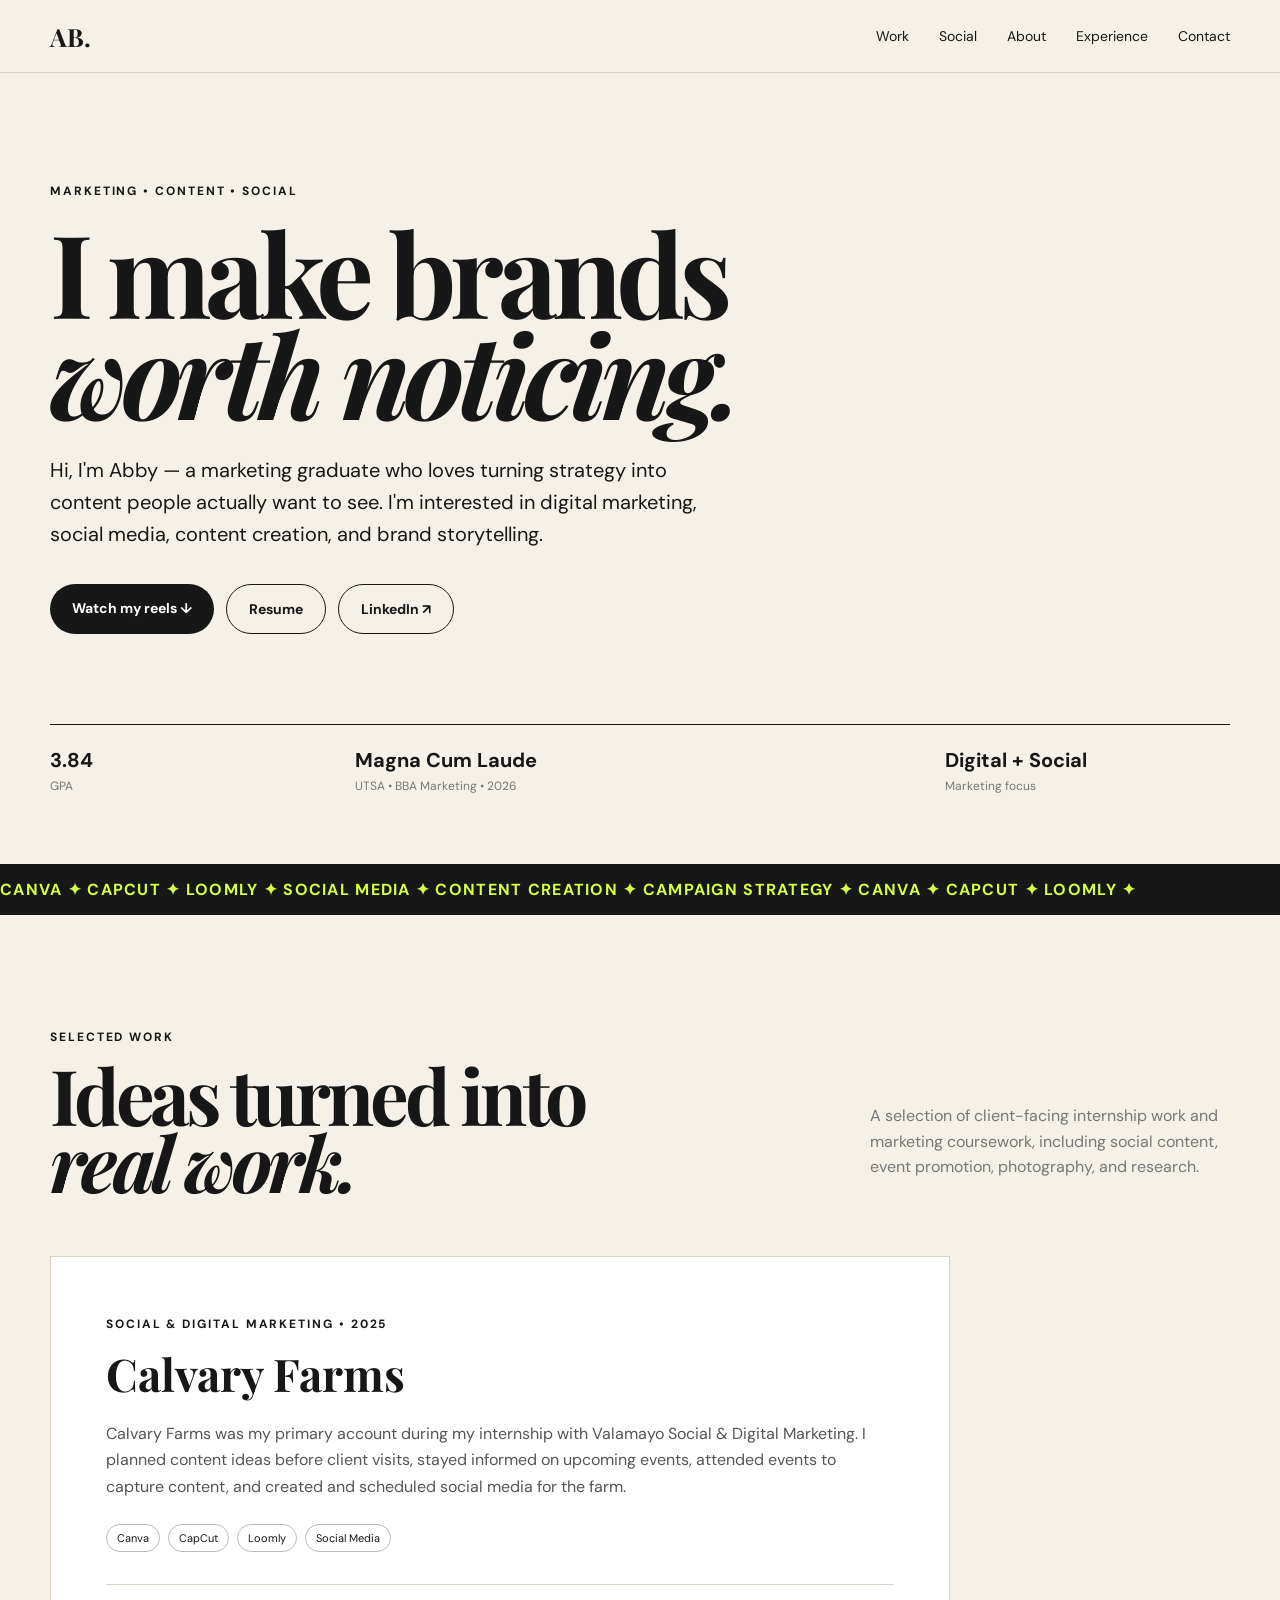
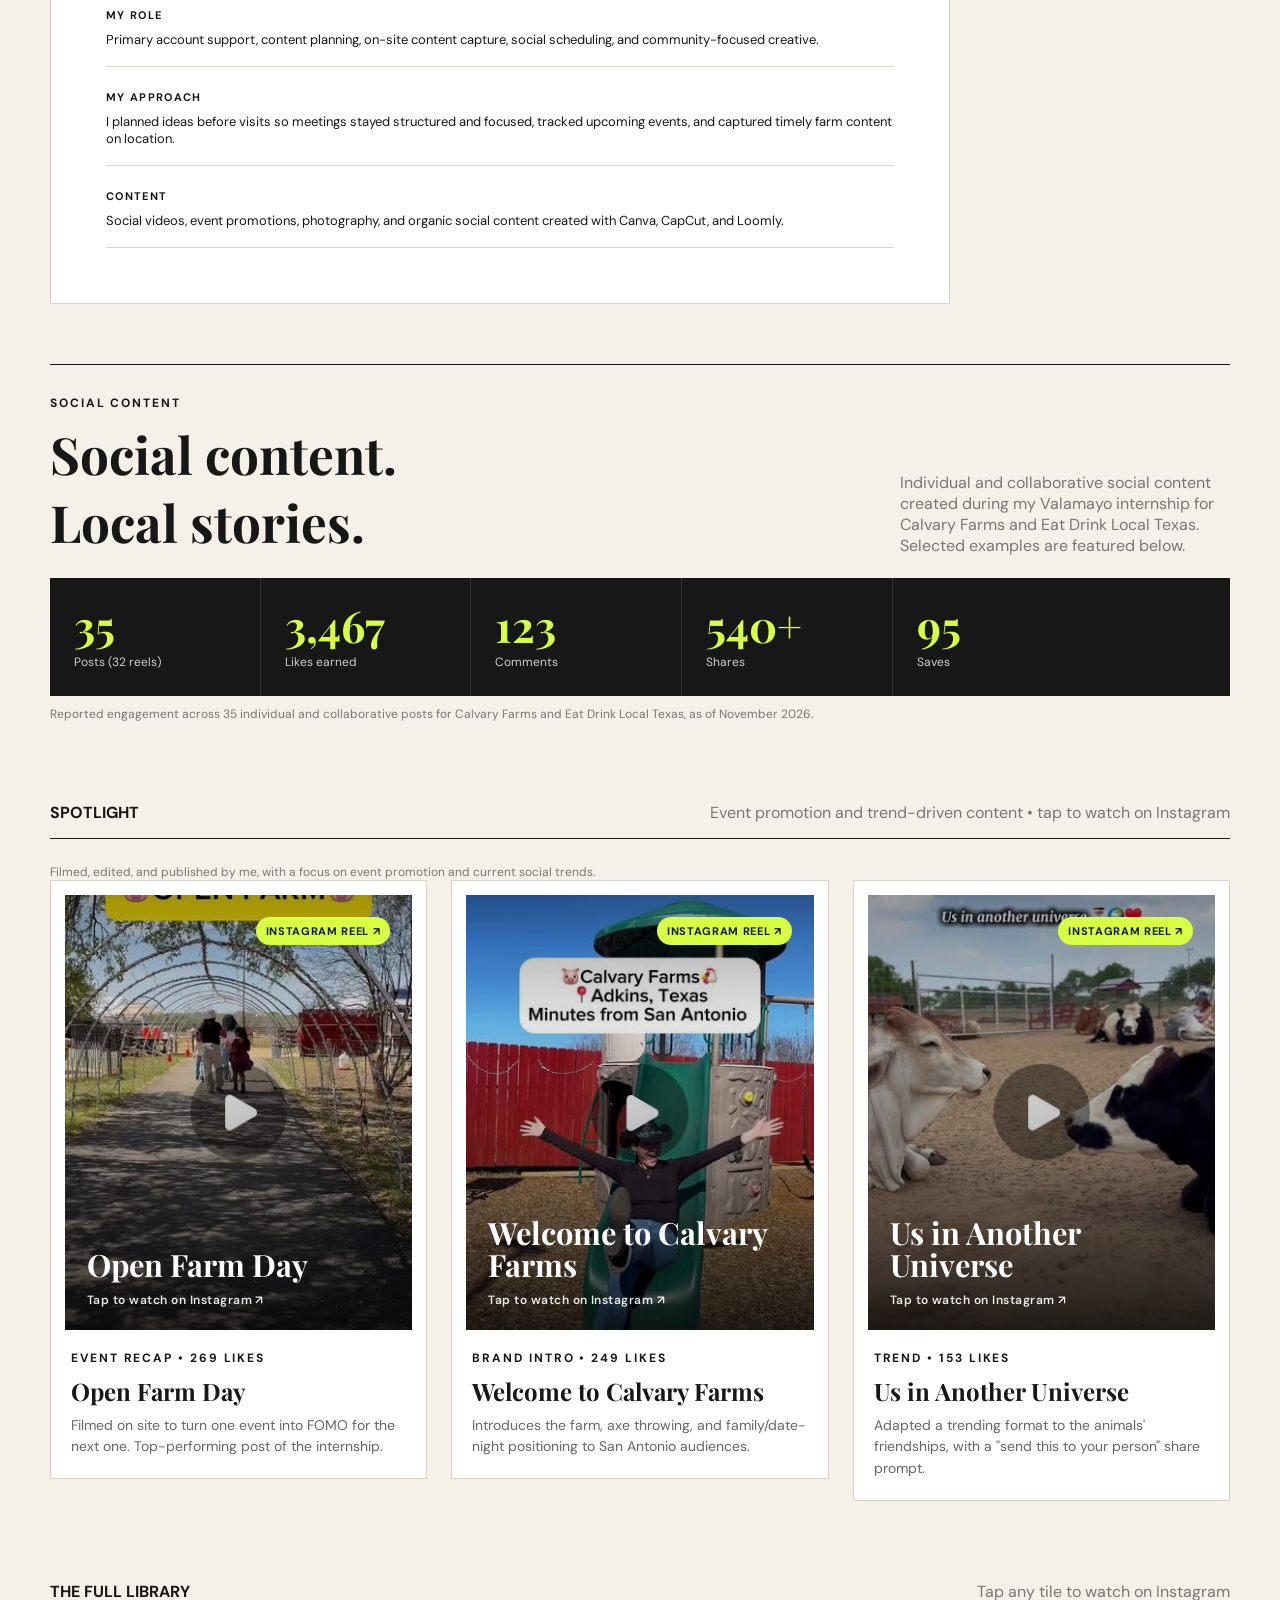
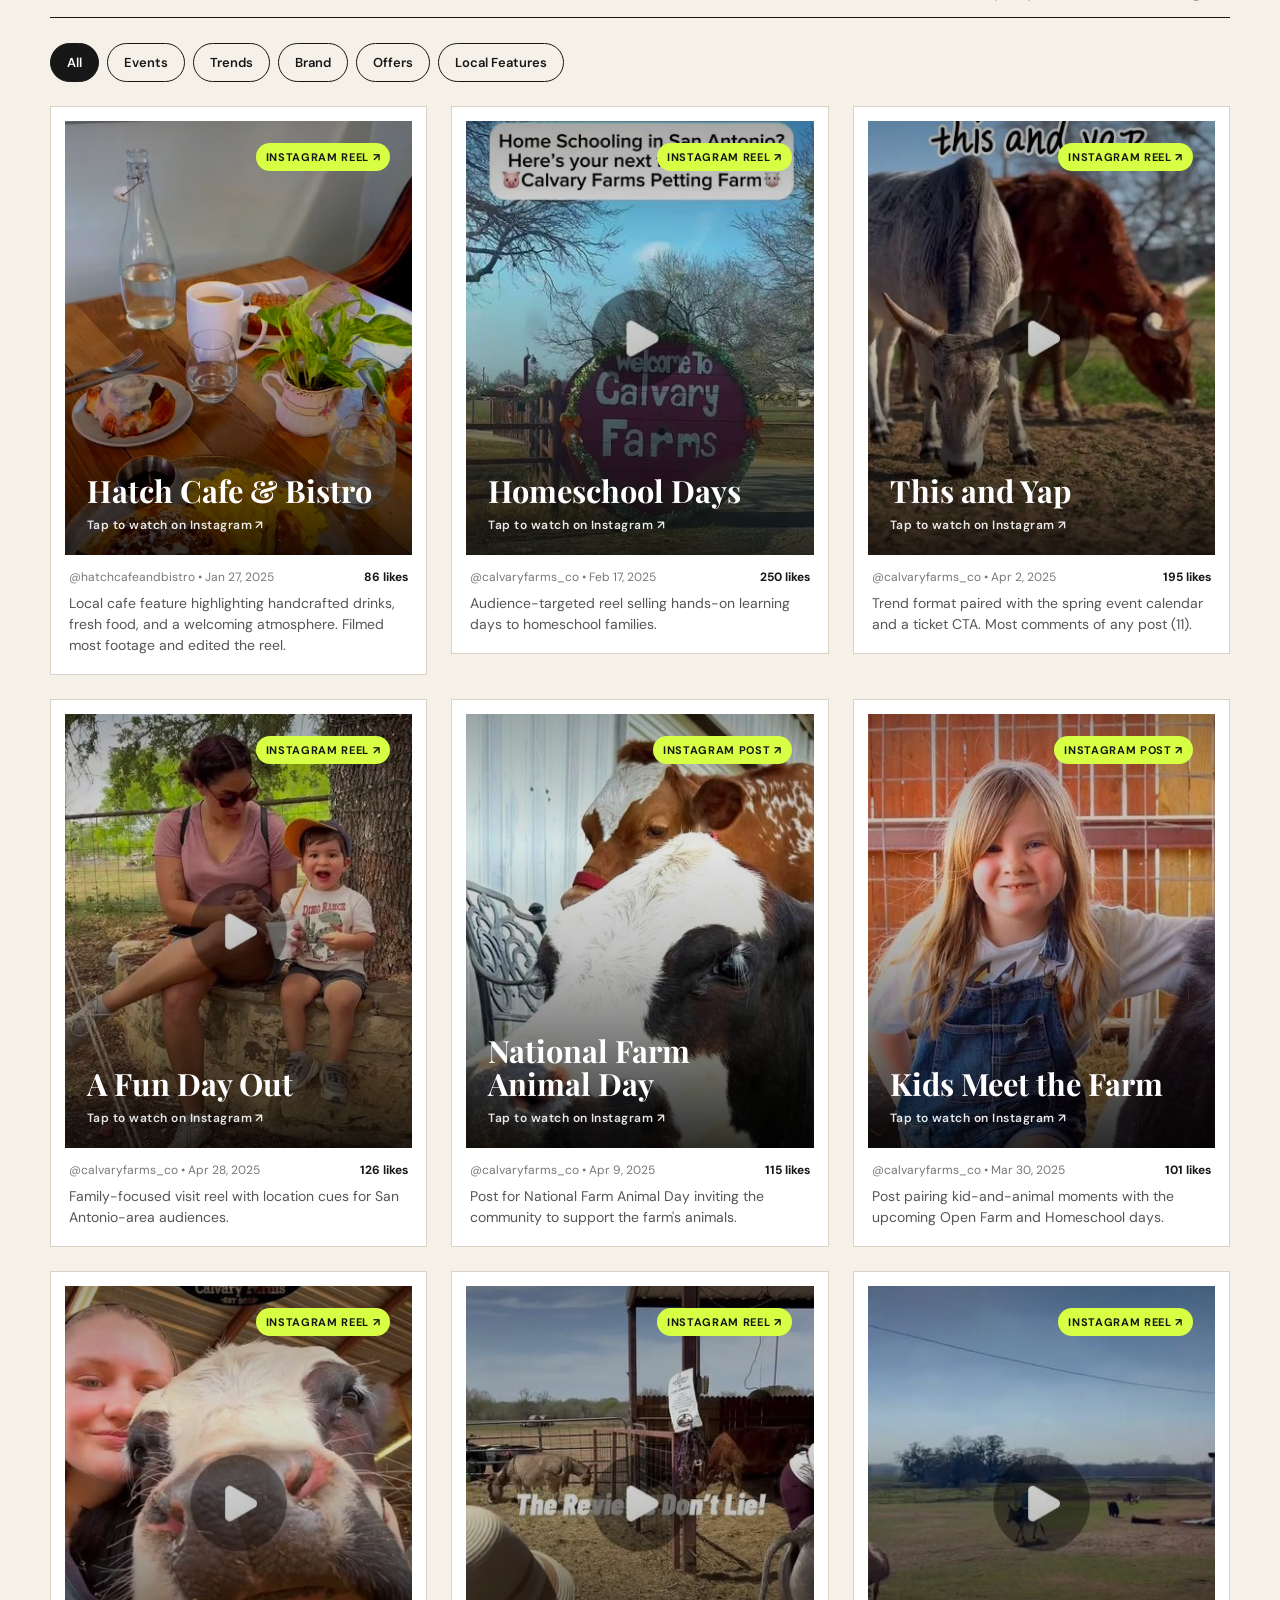
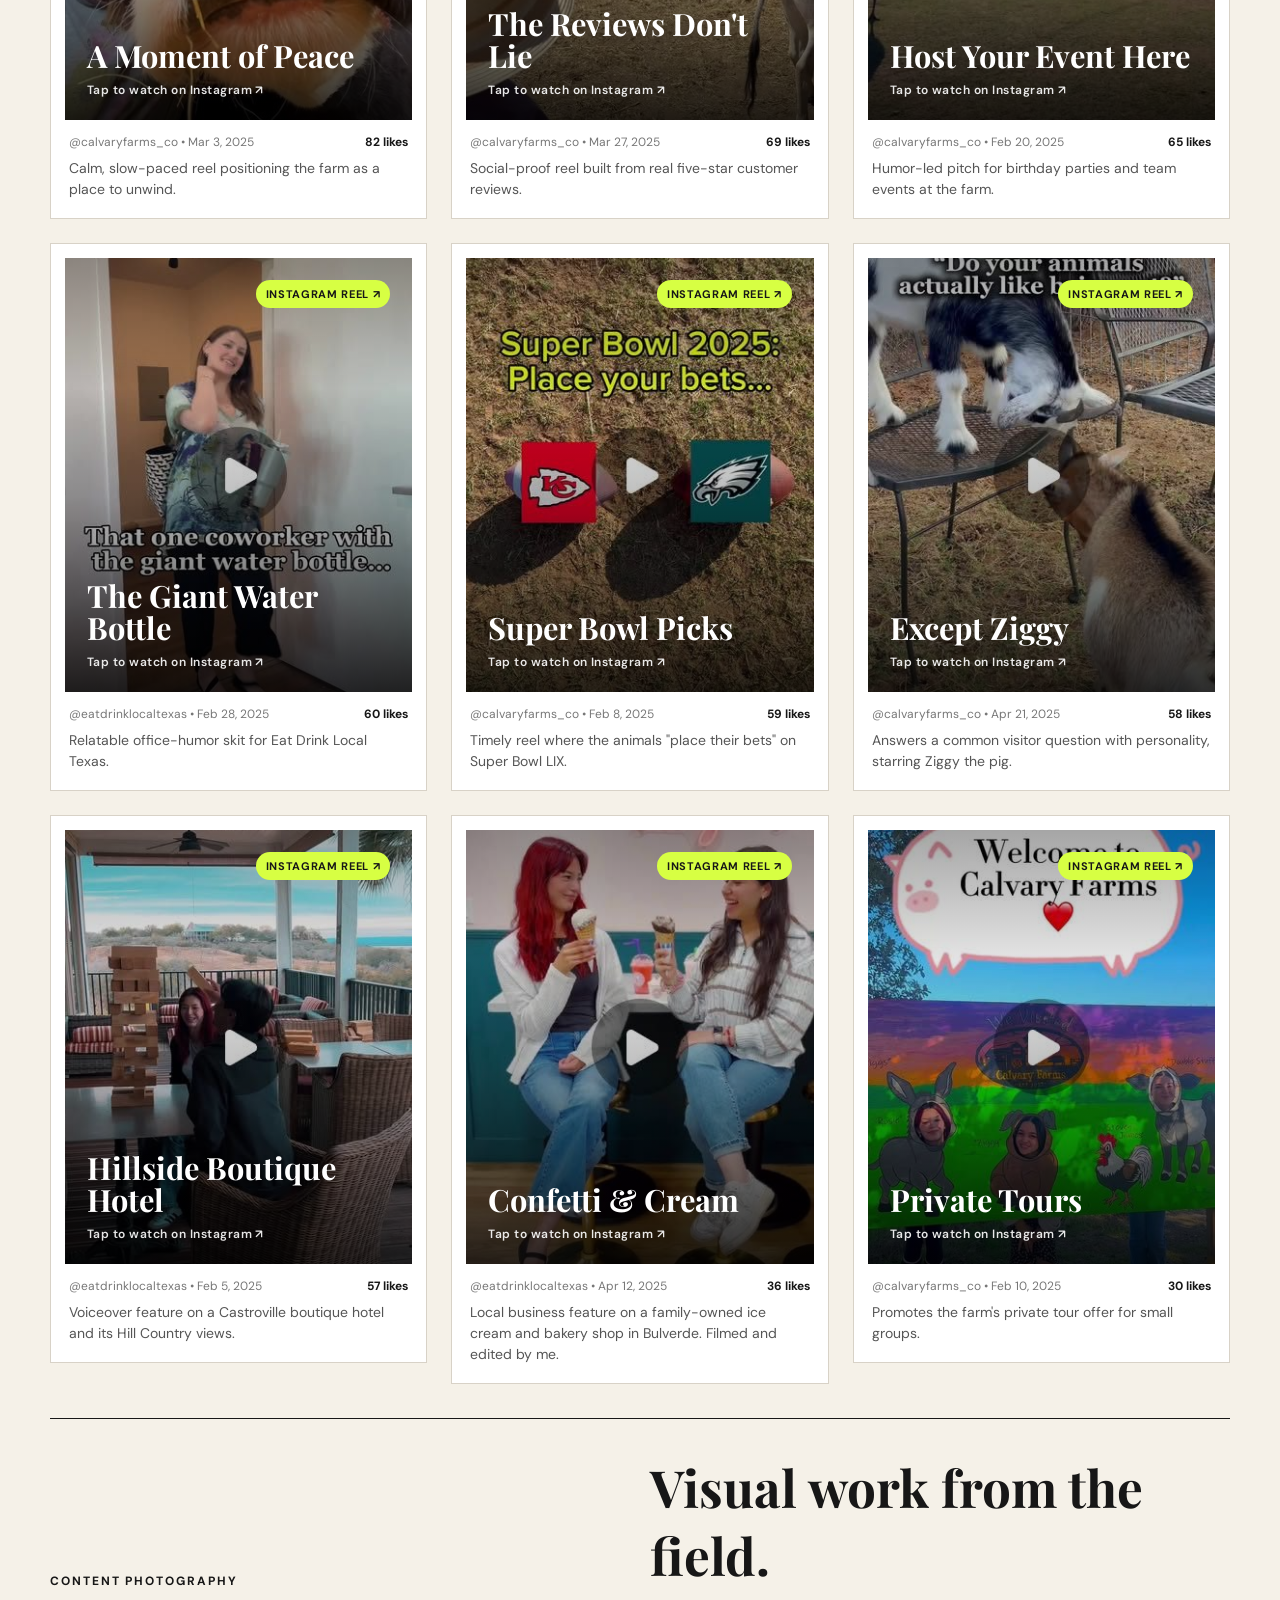
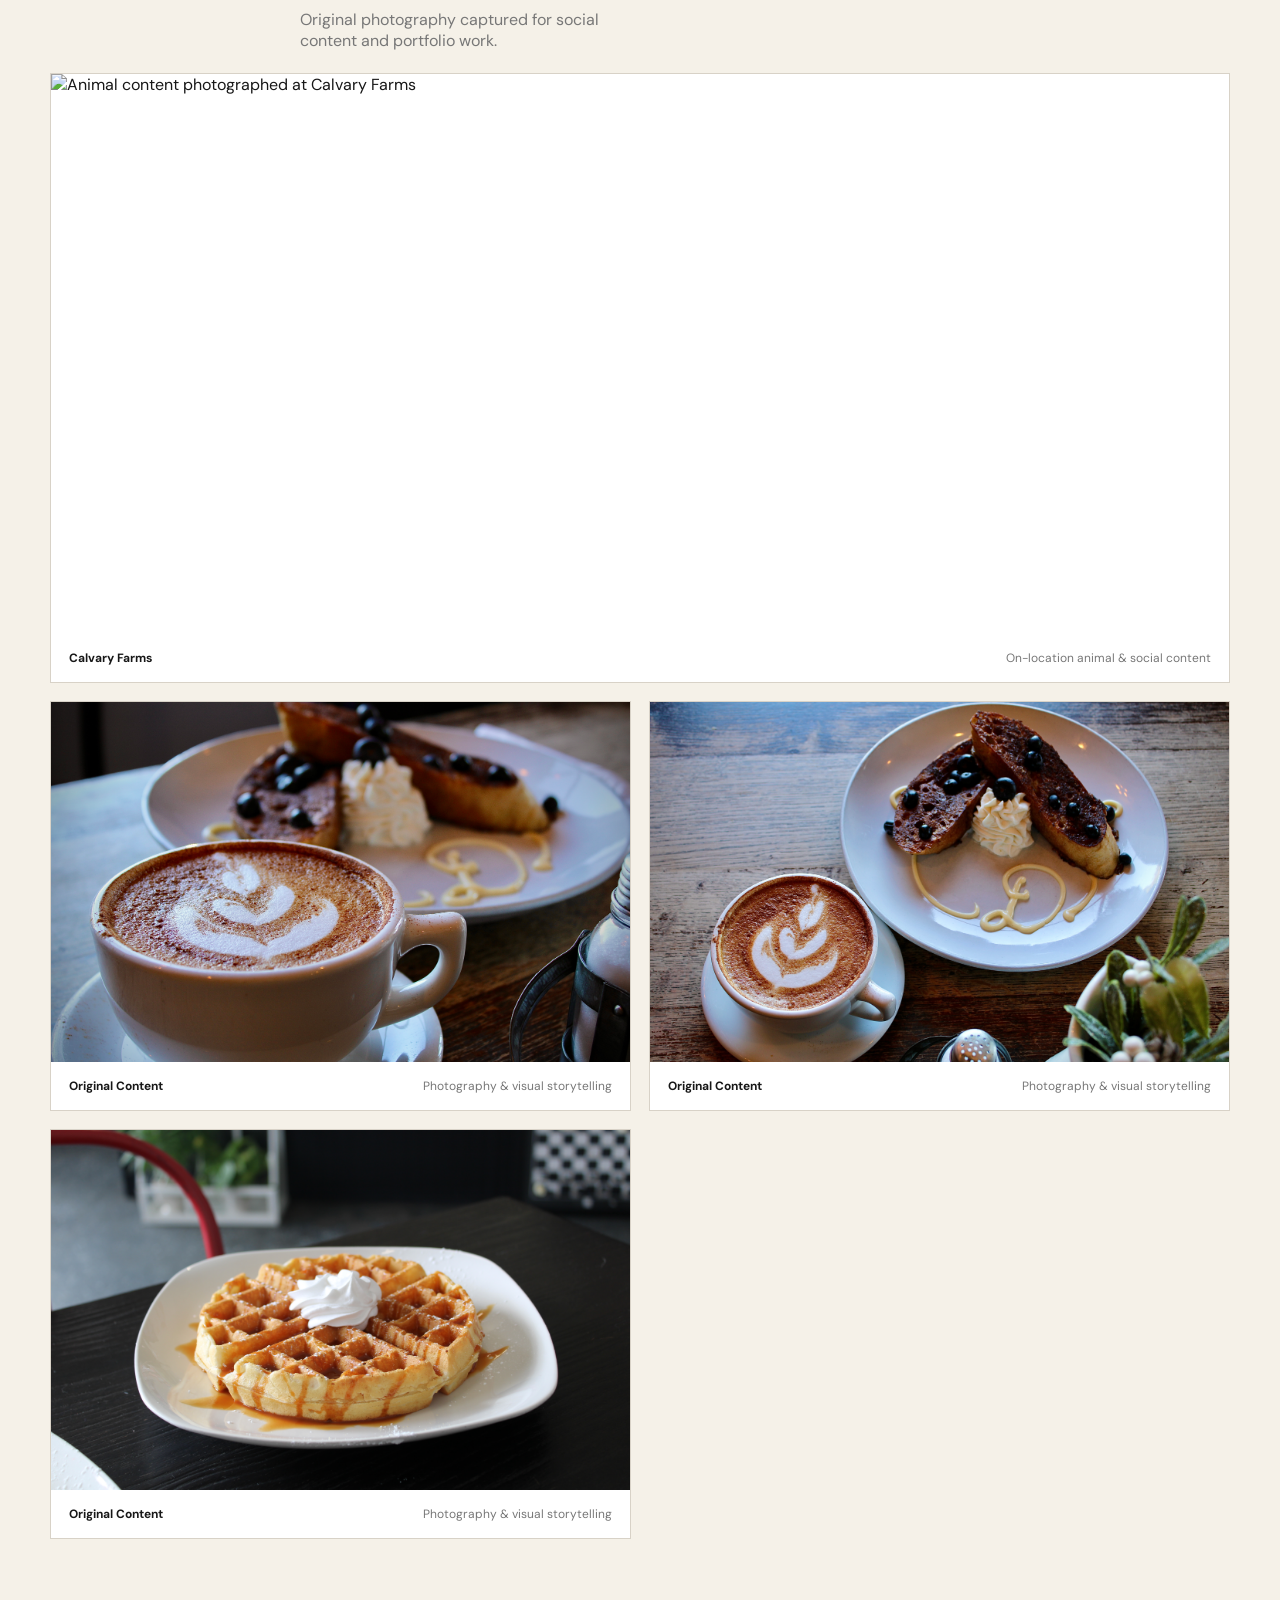
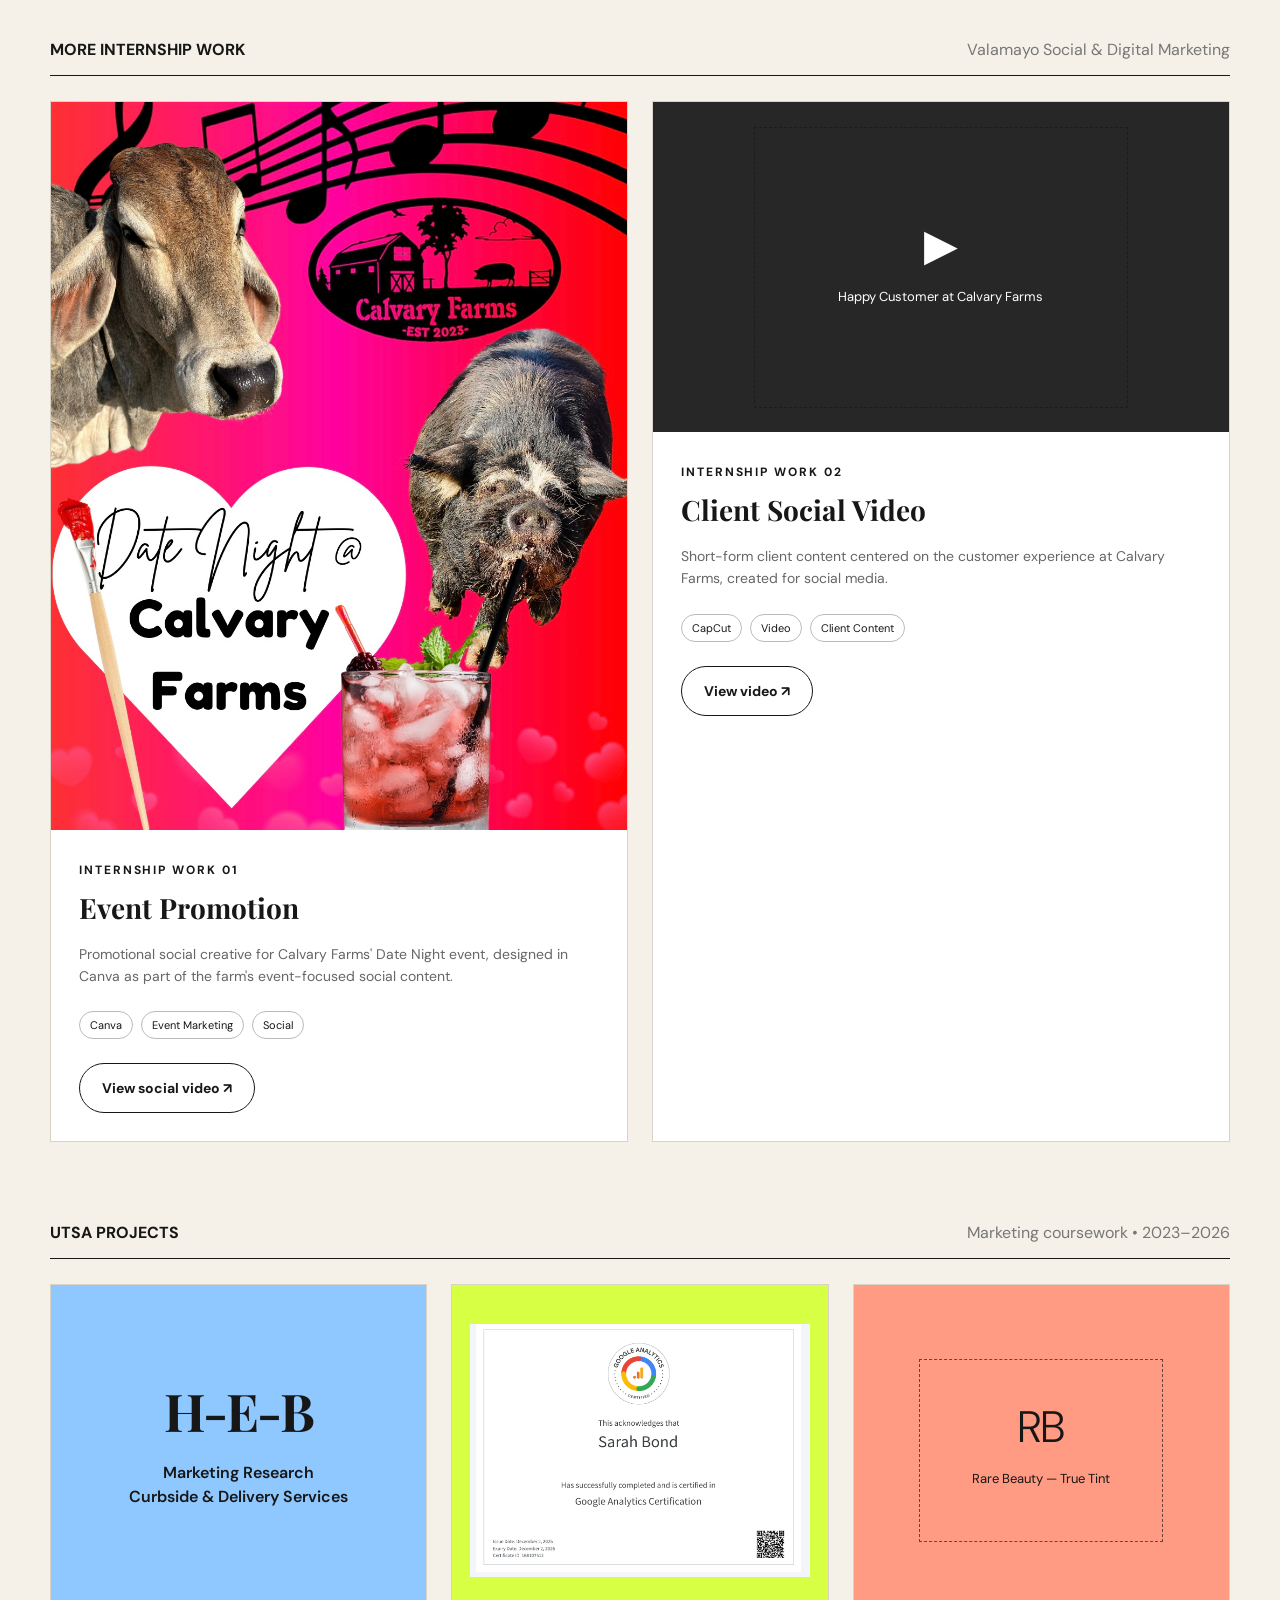
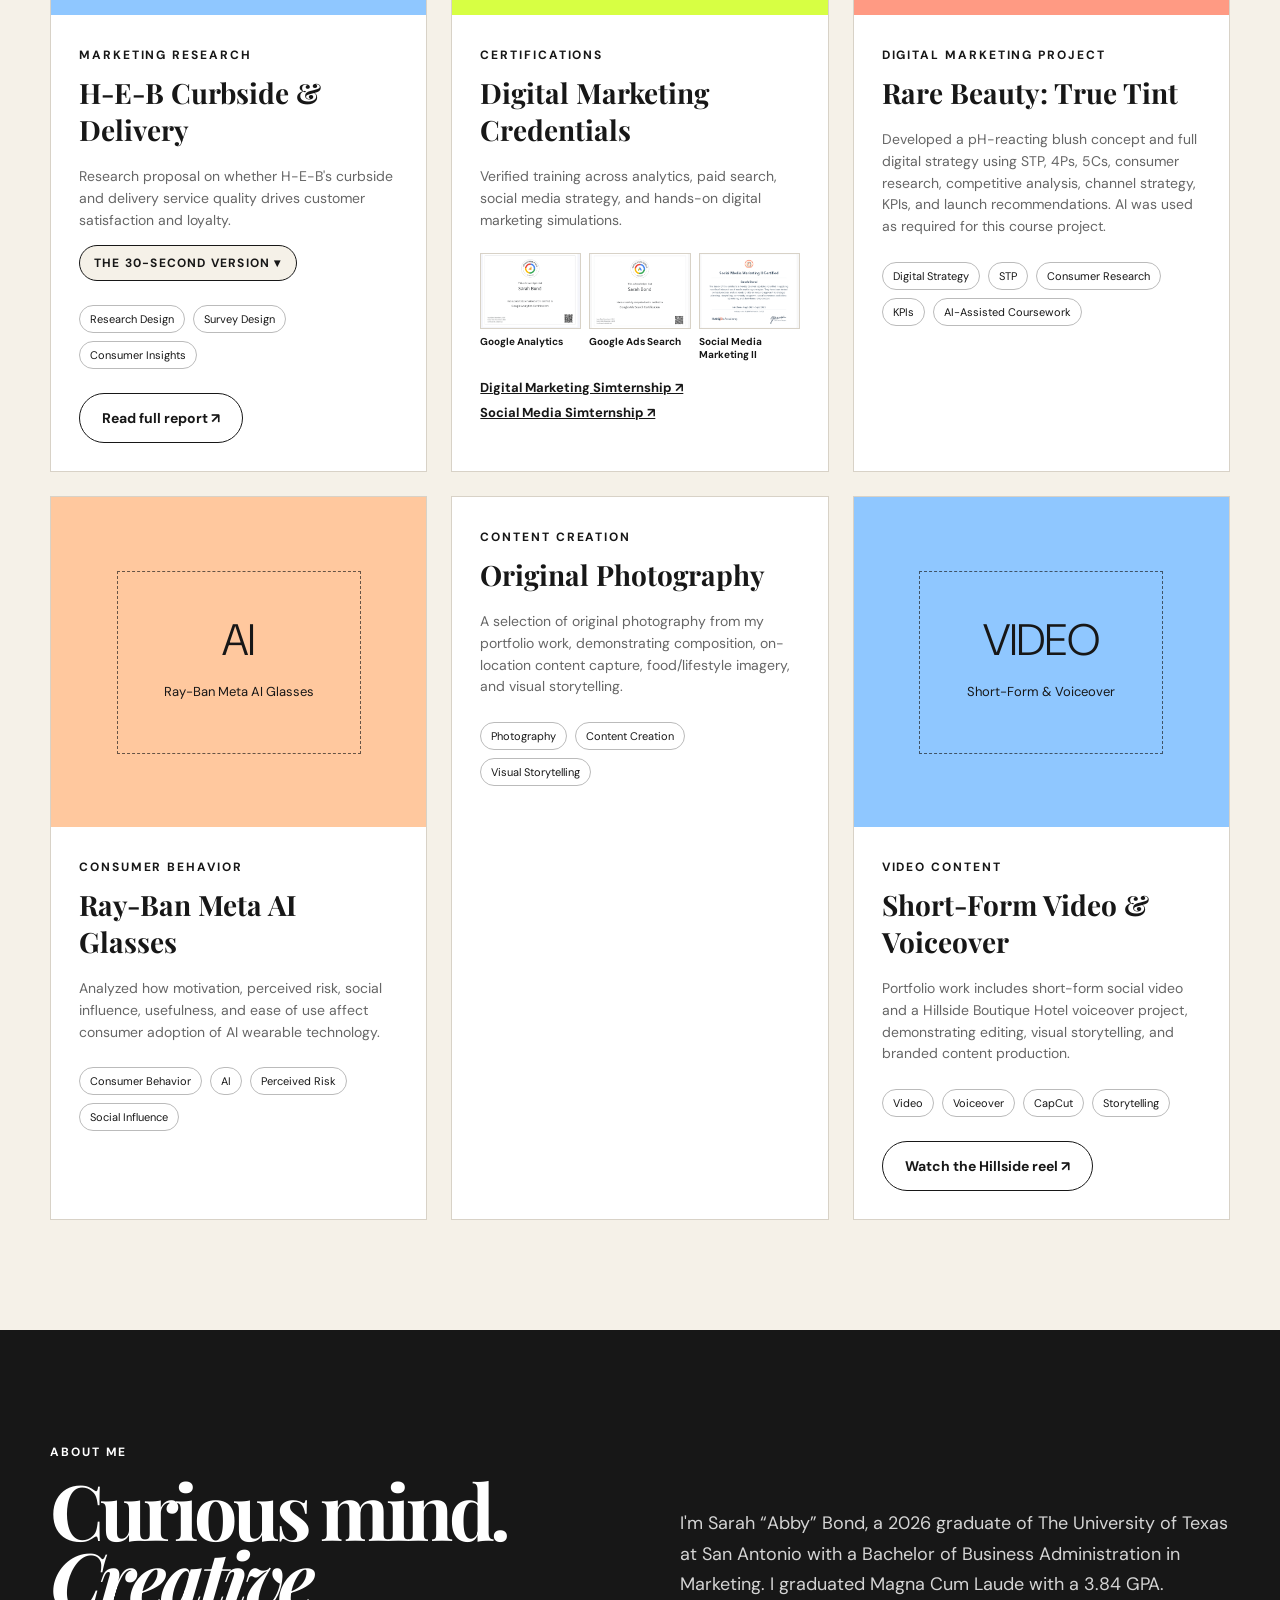
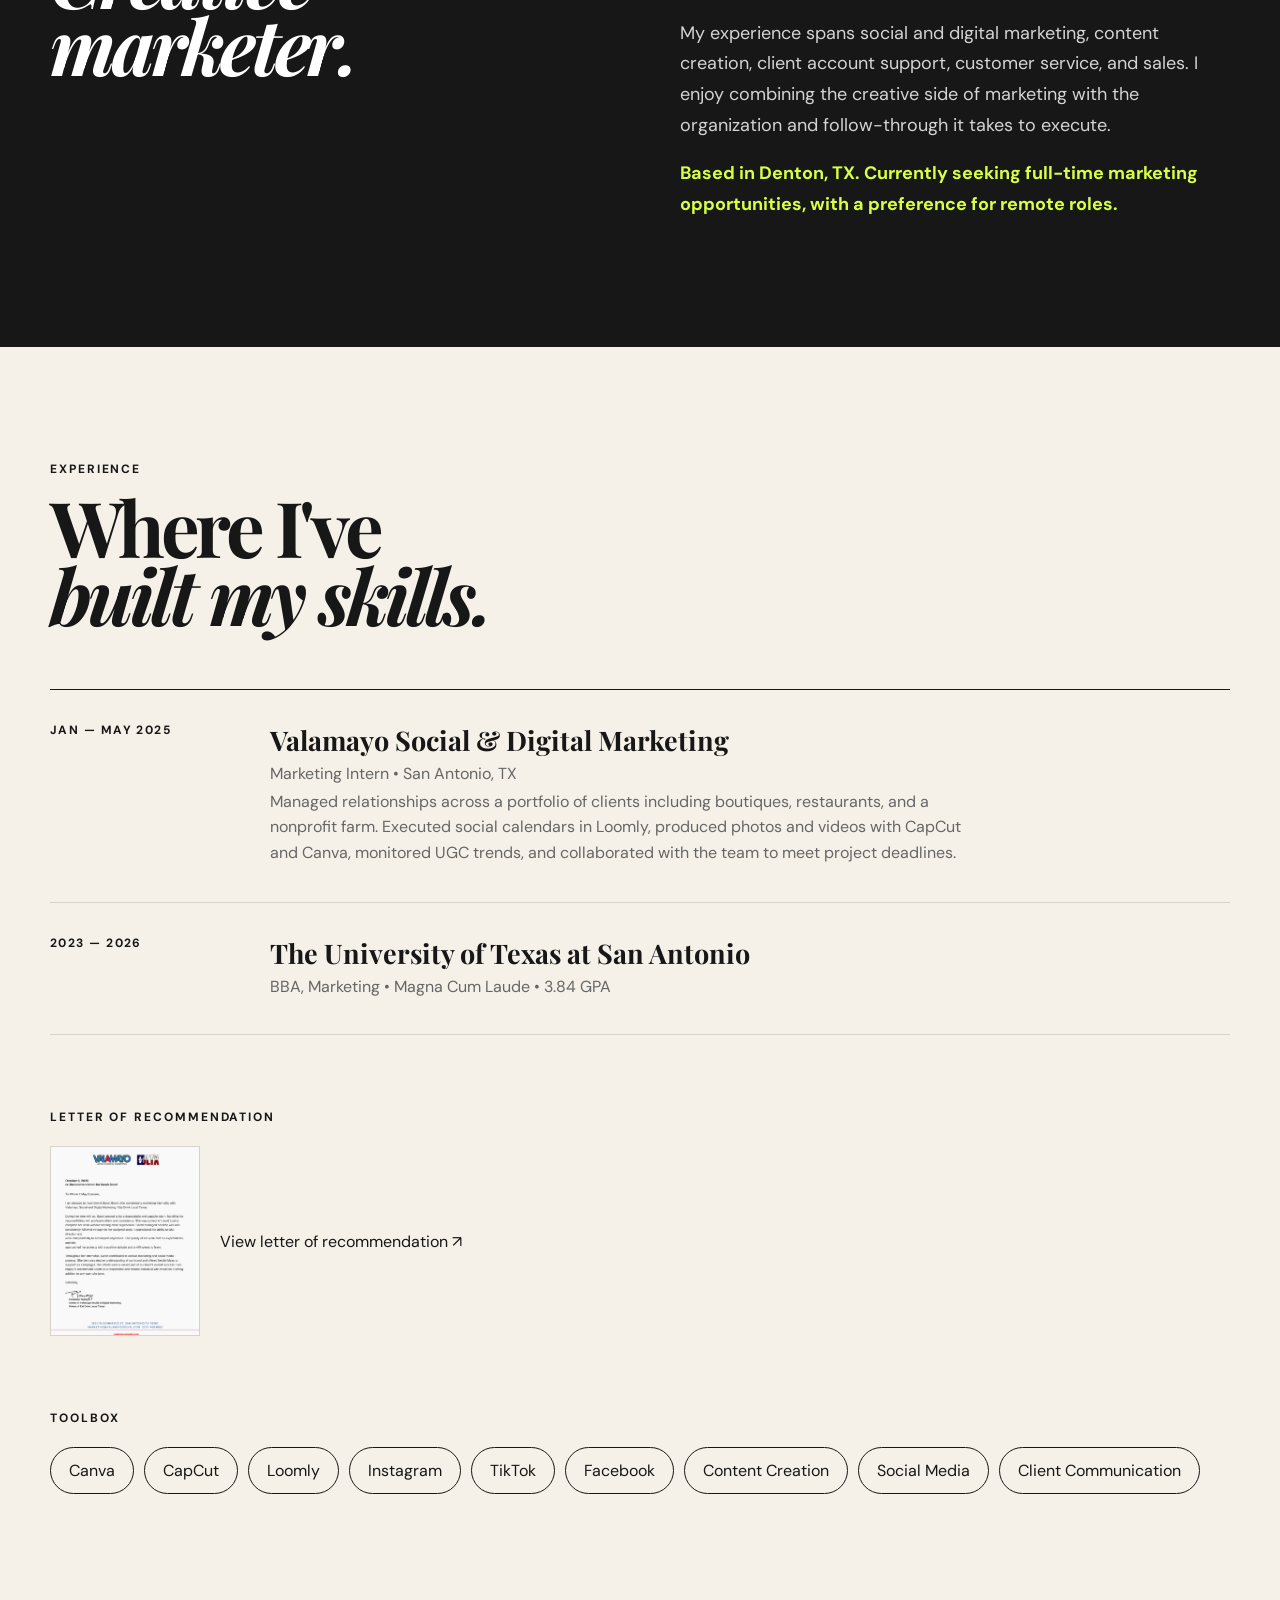
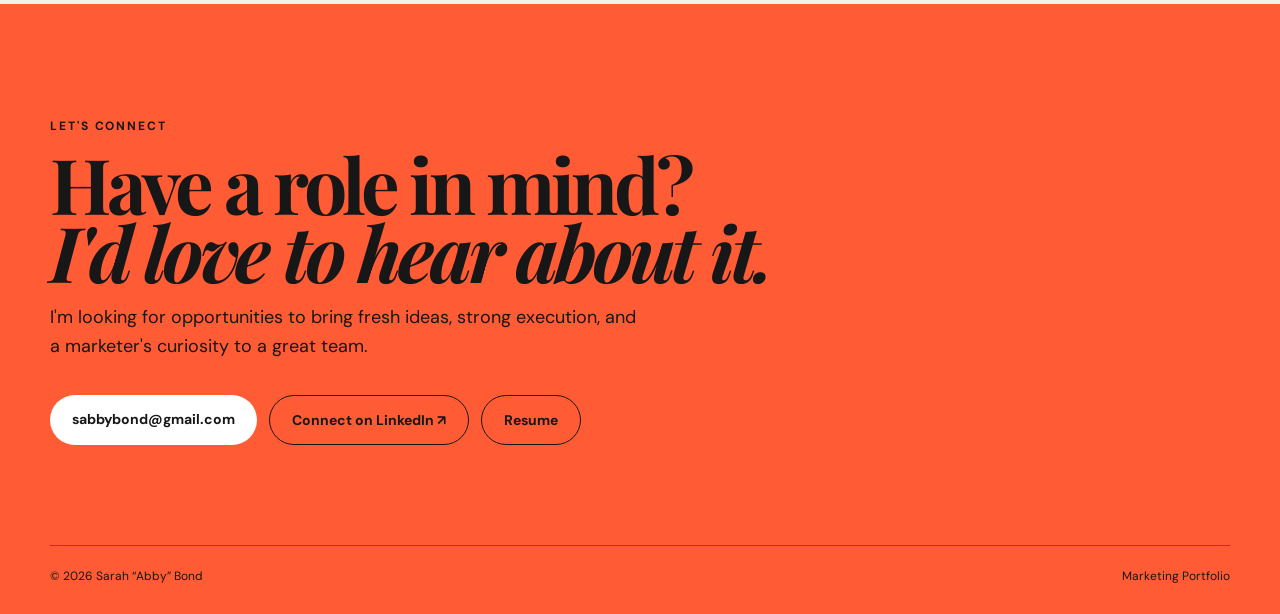
==== commit 28295062: "Update social content heading to reflect work across brands" ====
--- a/index.html
+++ b/index.html
@@ -63,7 +63,7 @@
       </article>
 
       <section id="social" class="social-section" aria-label="Social content">
-        <div class="gallery-heading"><div><span class="kicker">SOCIAL CONTENT</span><h3>35 posts. 32 reels.<br>Two brands.</h3></div><p>Individual and collaborative social content created during my Valamayo internship for Calvary Farms and Eat Drink Local Texas. Selected examples are featured below.</p></div>
+        <div class="gallery-heading"><div><span class="kicker">SOCIAL CONTENT</span><h3>Social content.<br>Local stories.</h3></div><p>Individual and collaborative social content created during my Valamayo internship for Calvary Farms and Eat Drink Local Texas. Selected examples are featured below.</p></div>
 
         <div class="results-bar">
           <div><strong>35</strong><span>Posts (32 reels)</span></div>
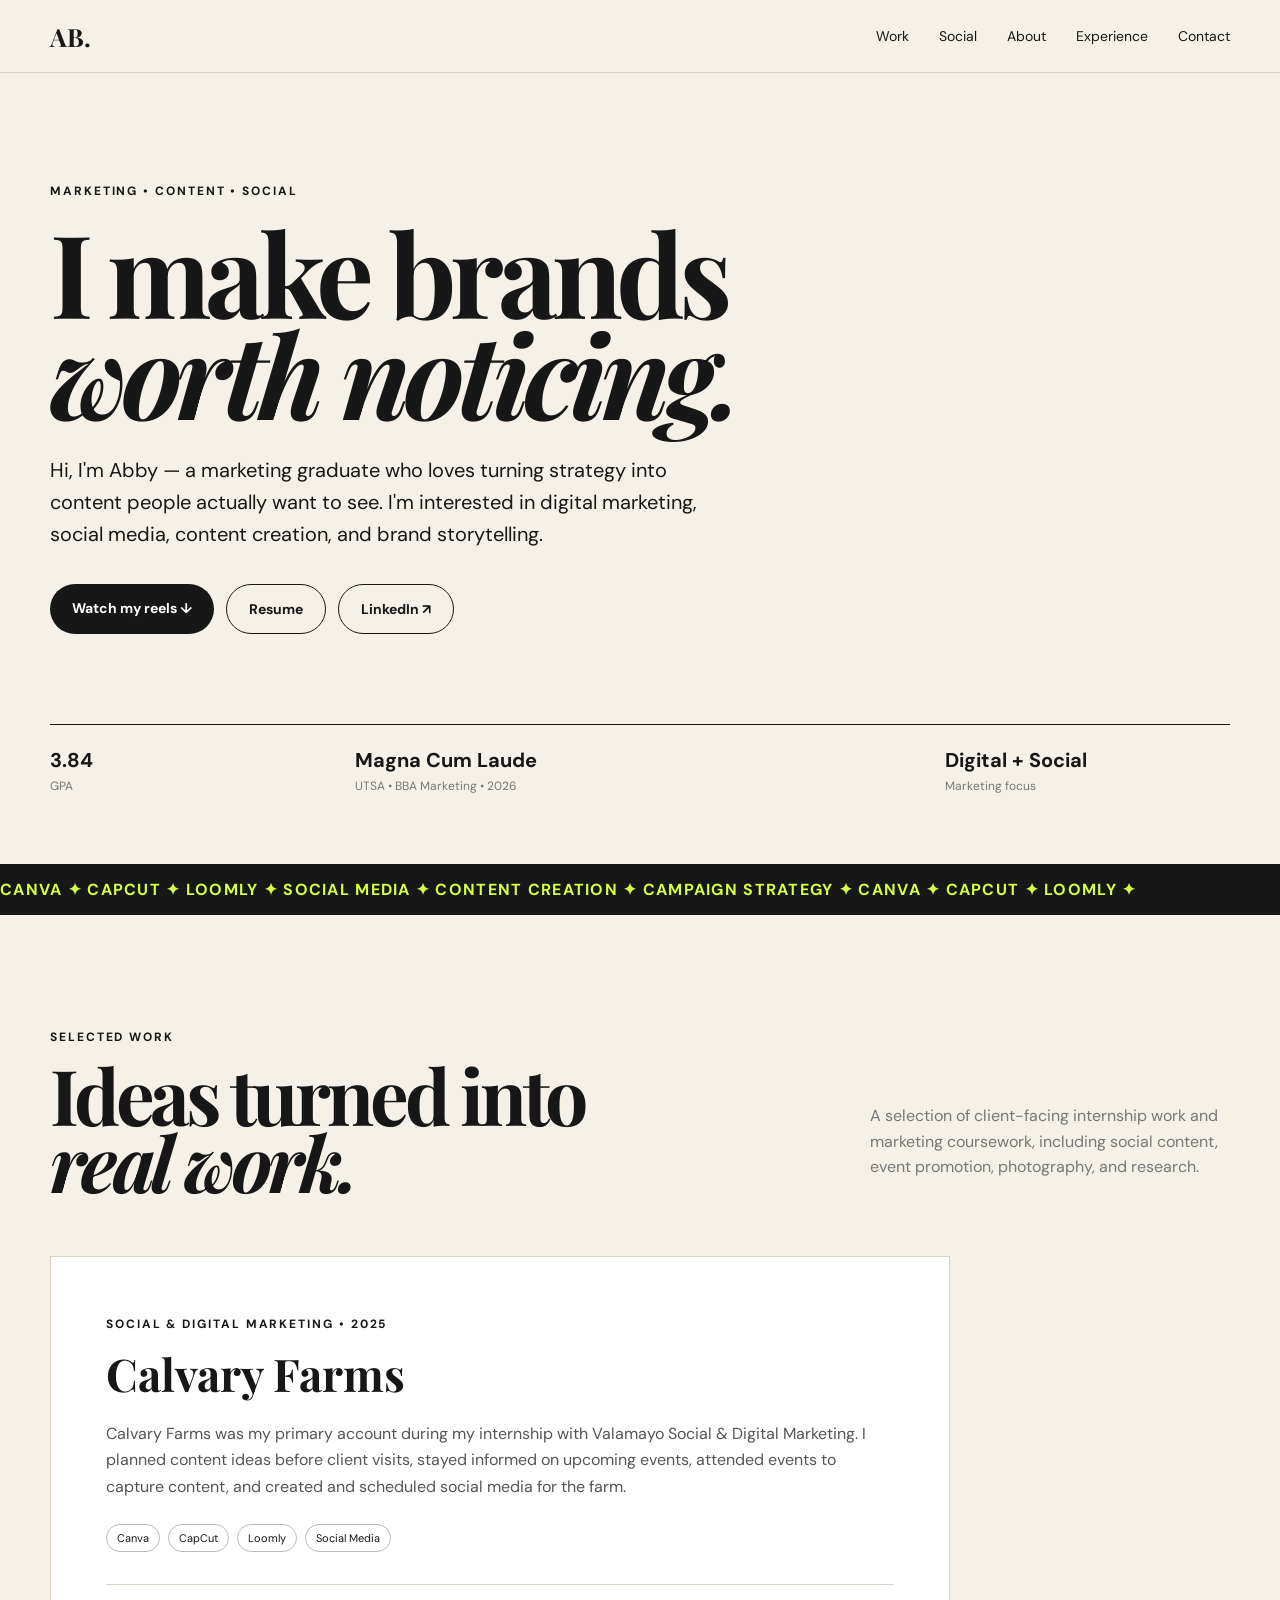
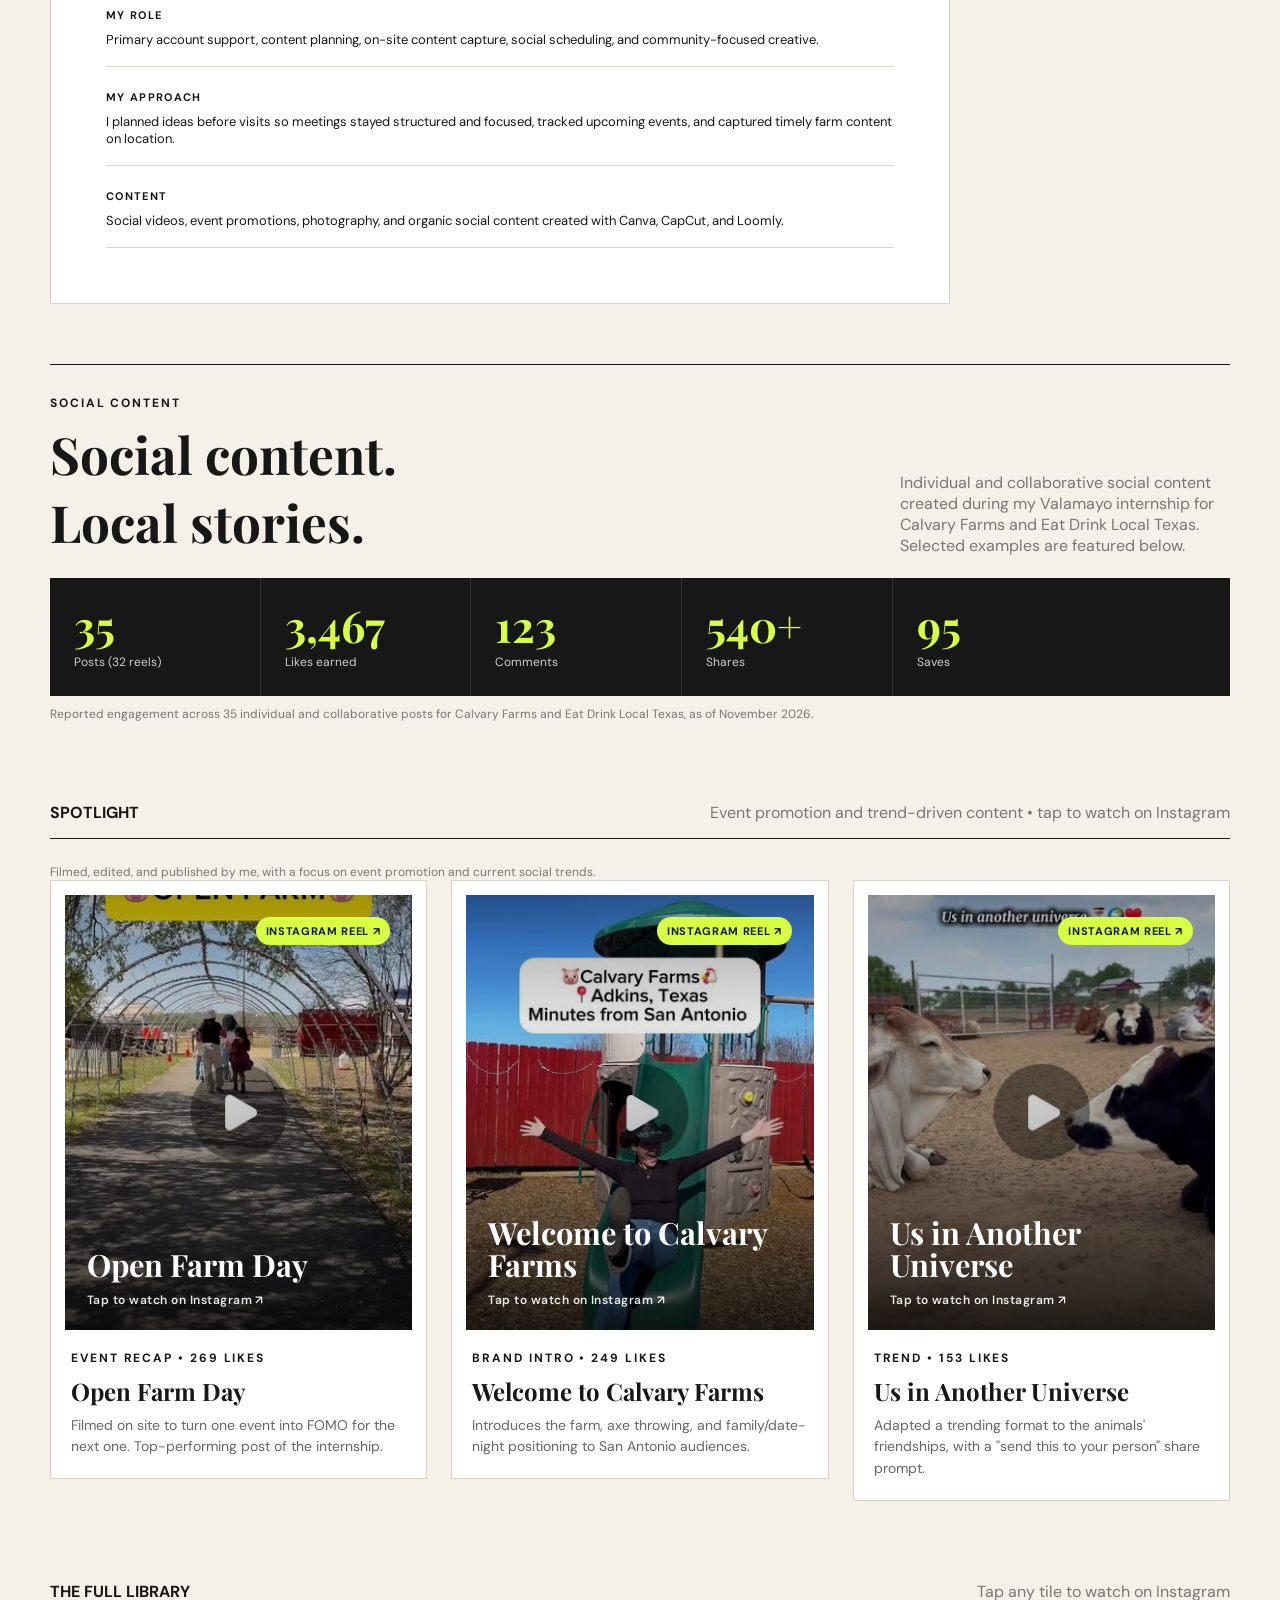
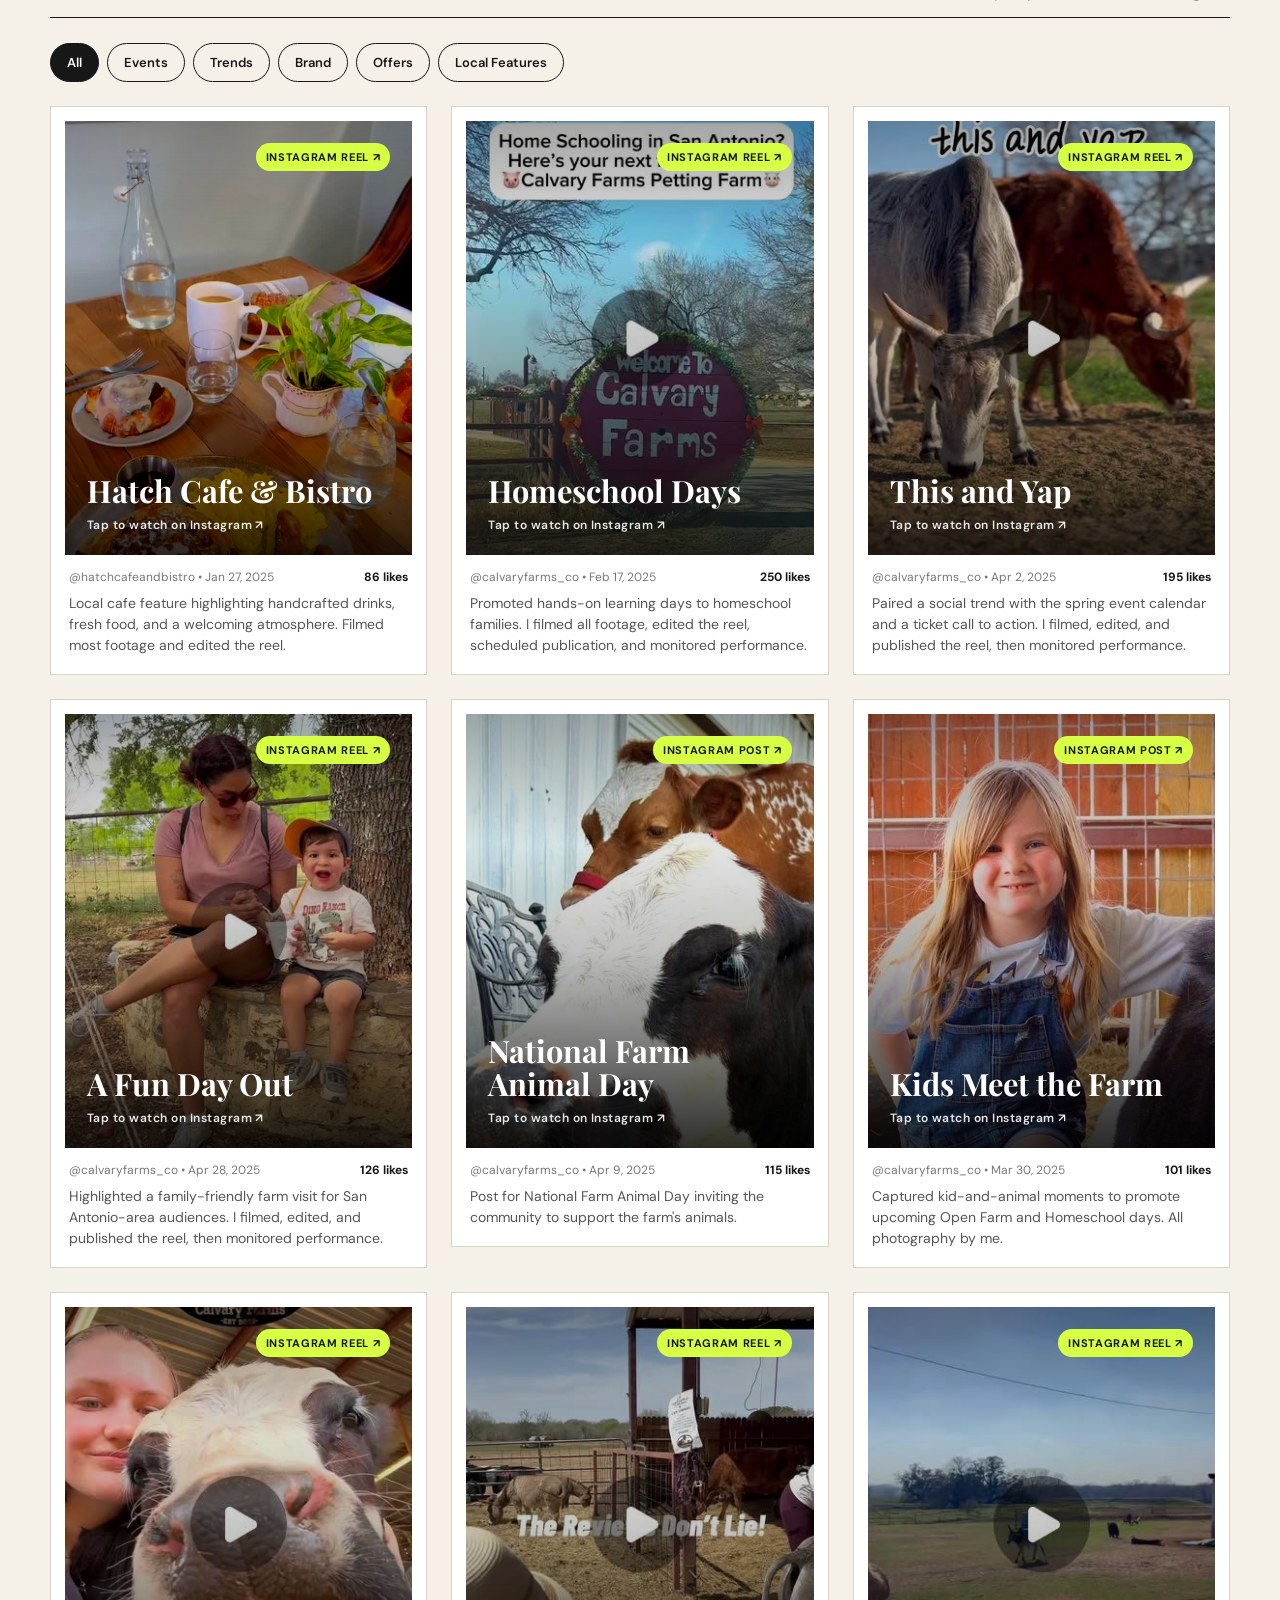
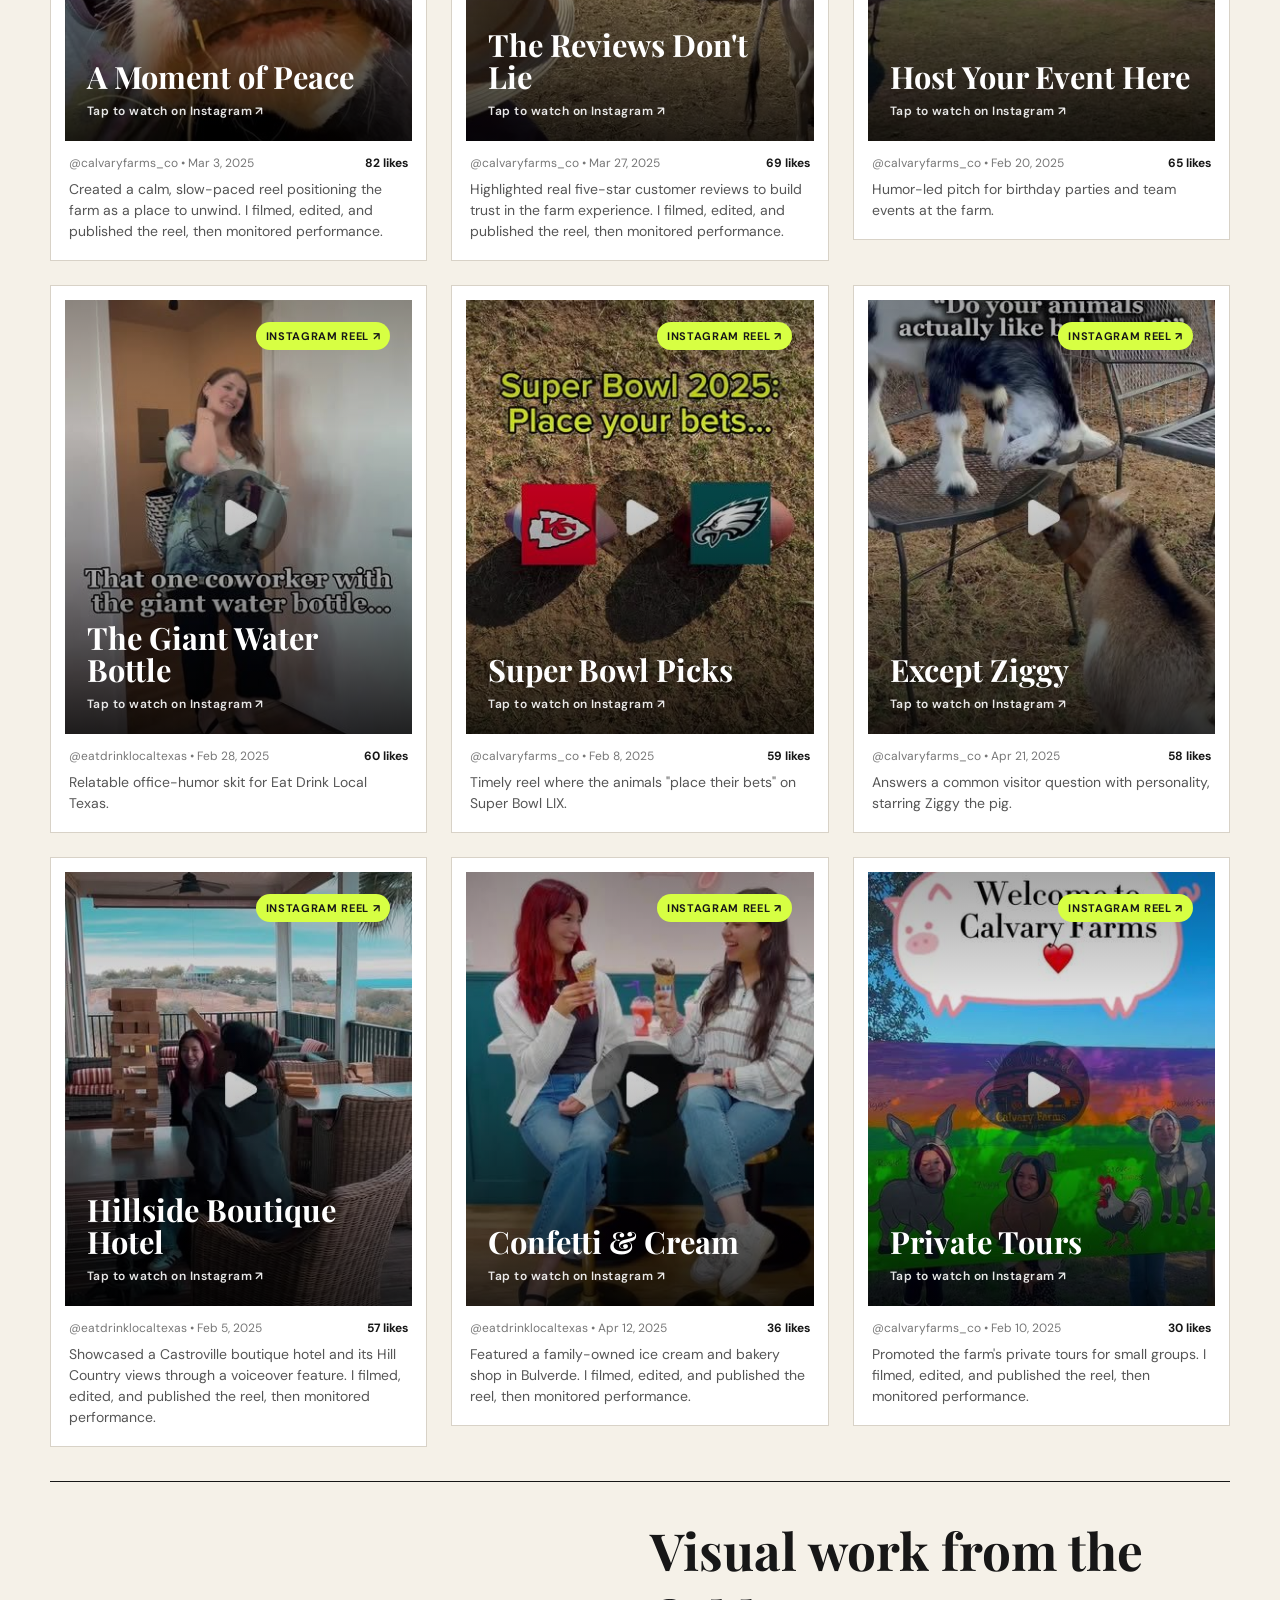
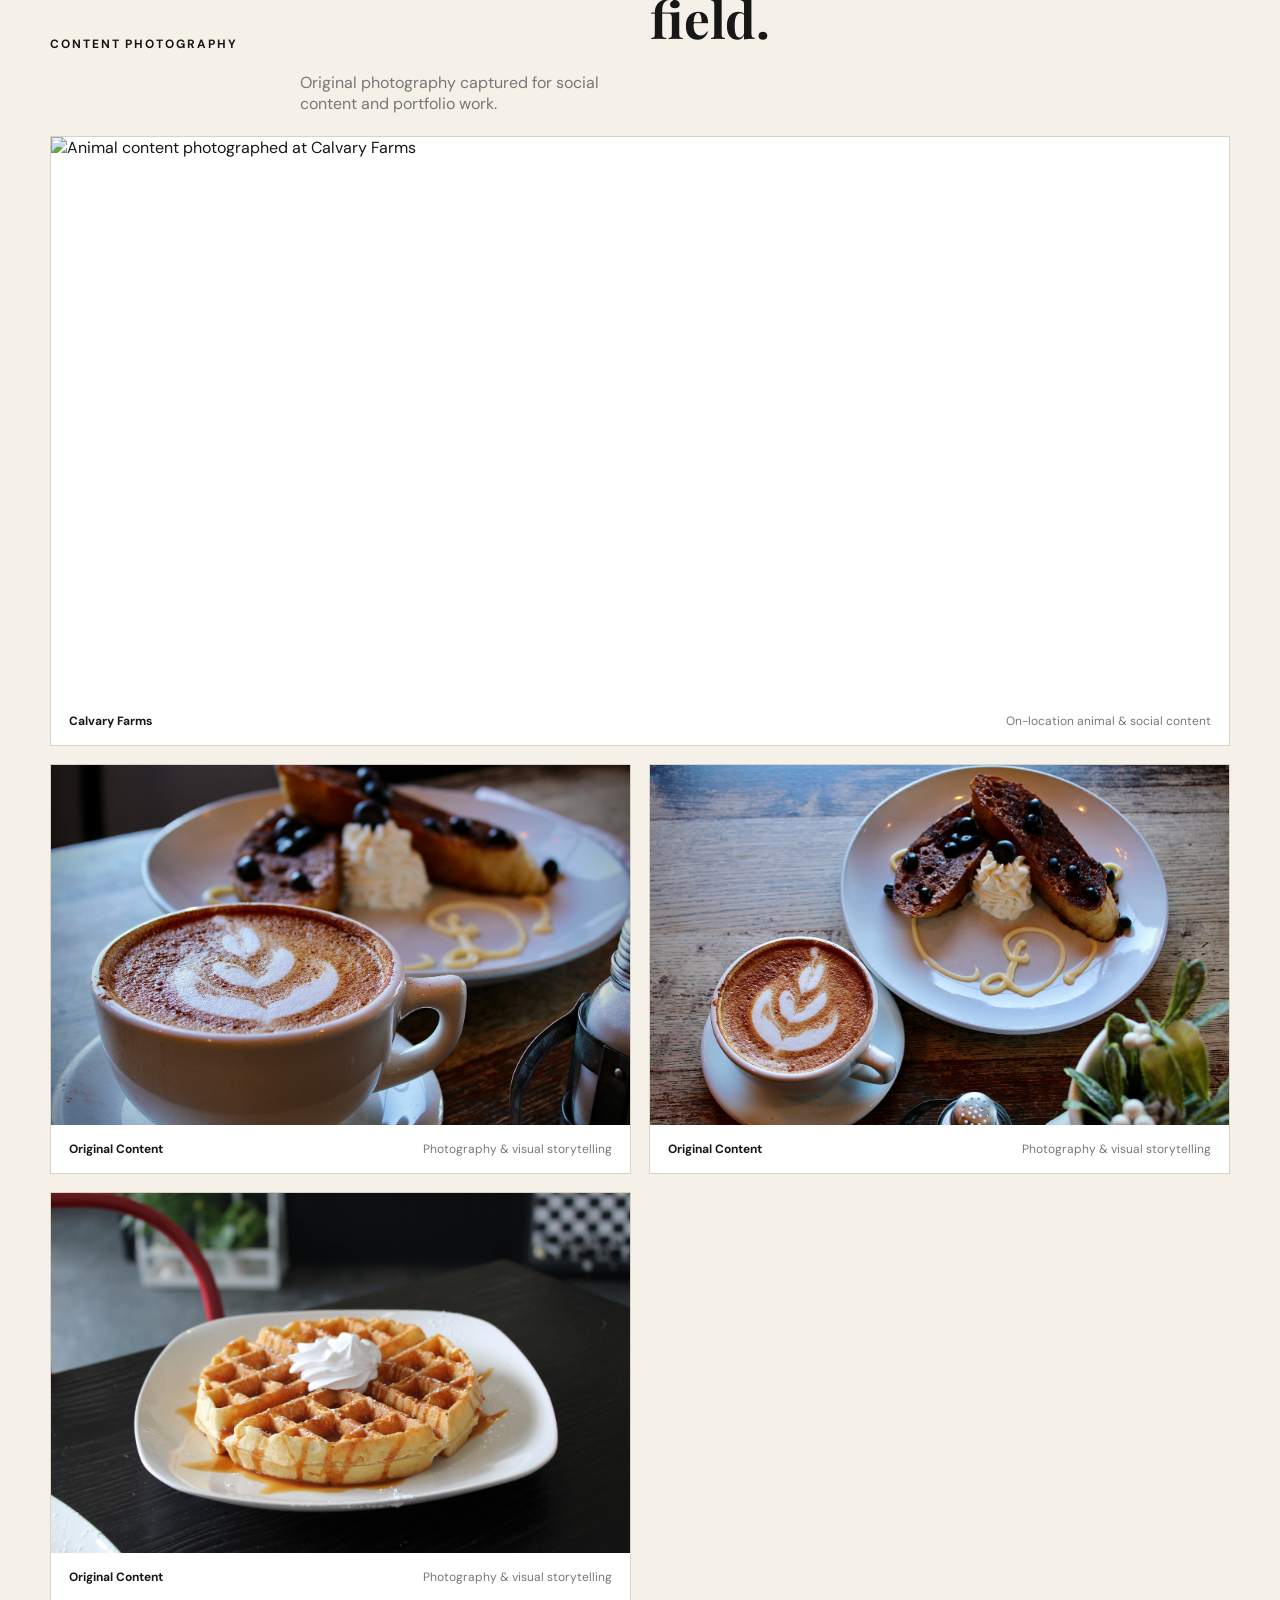
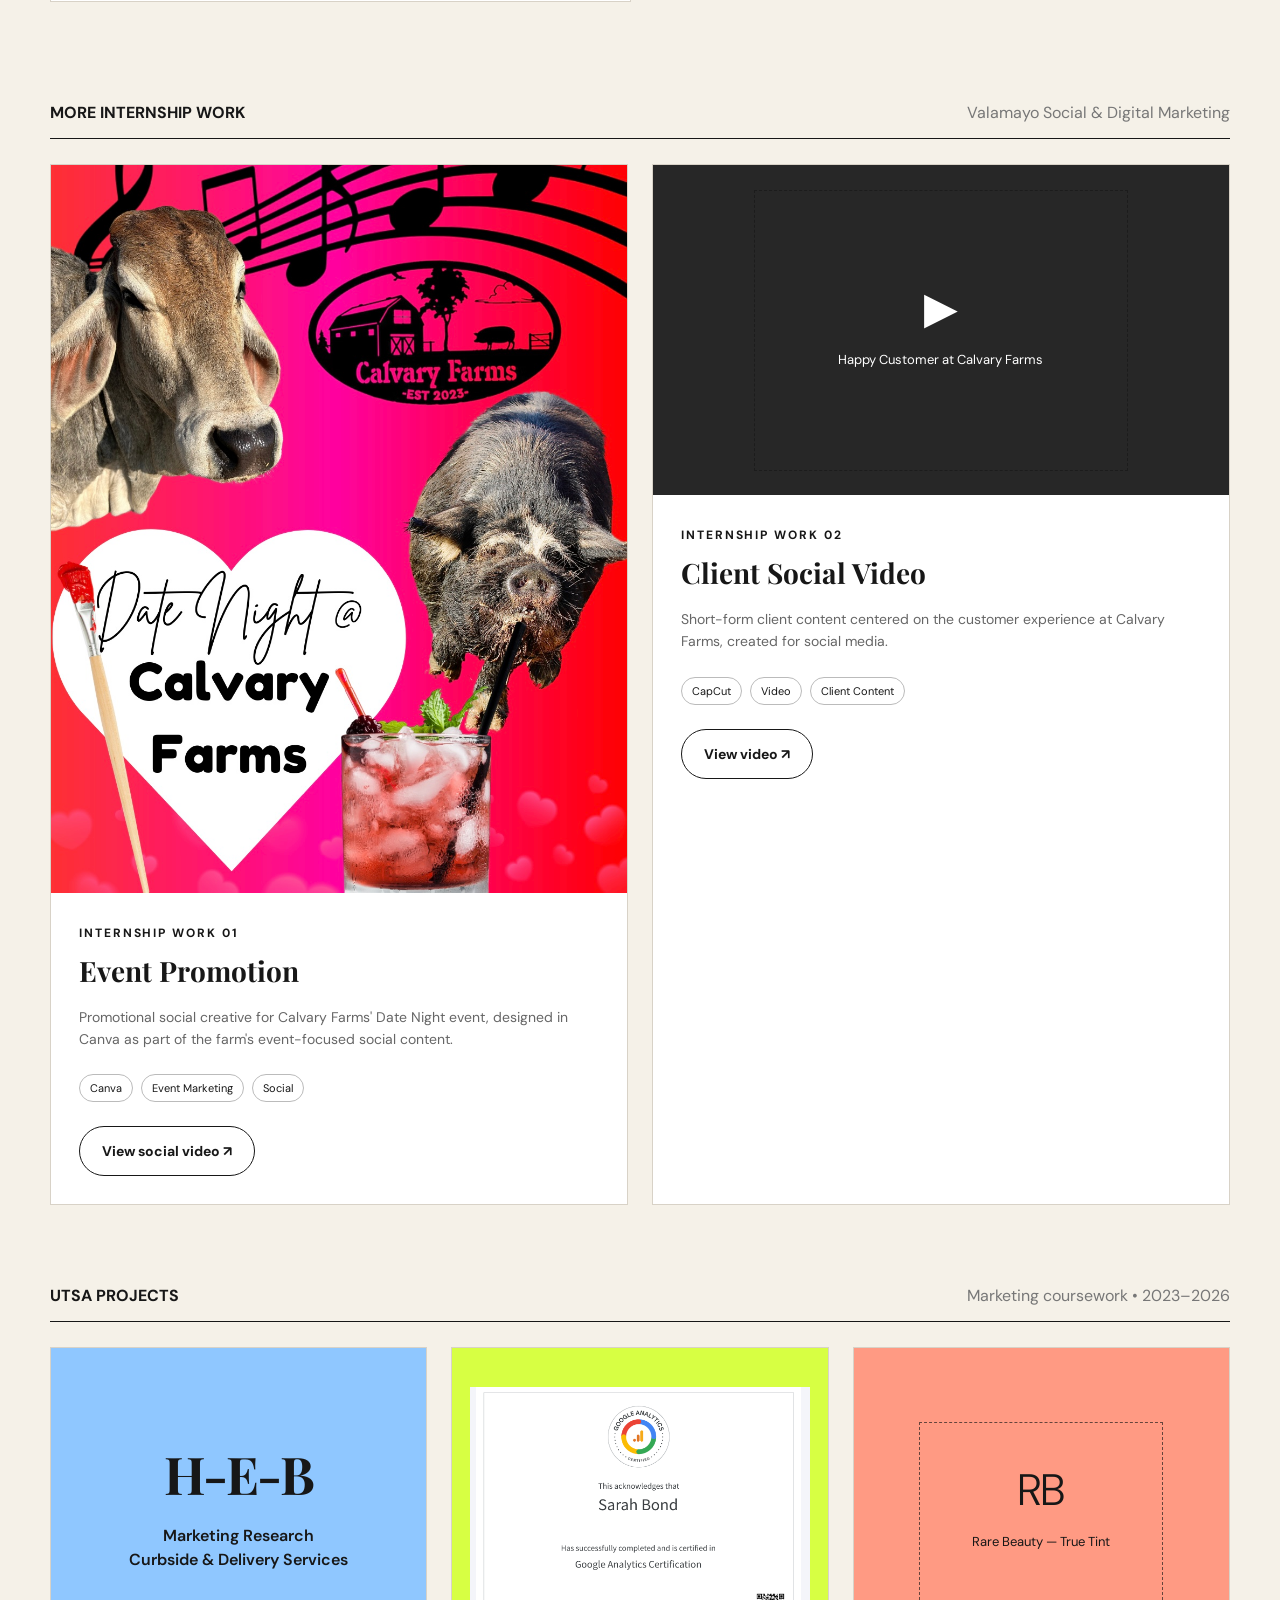
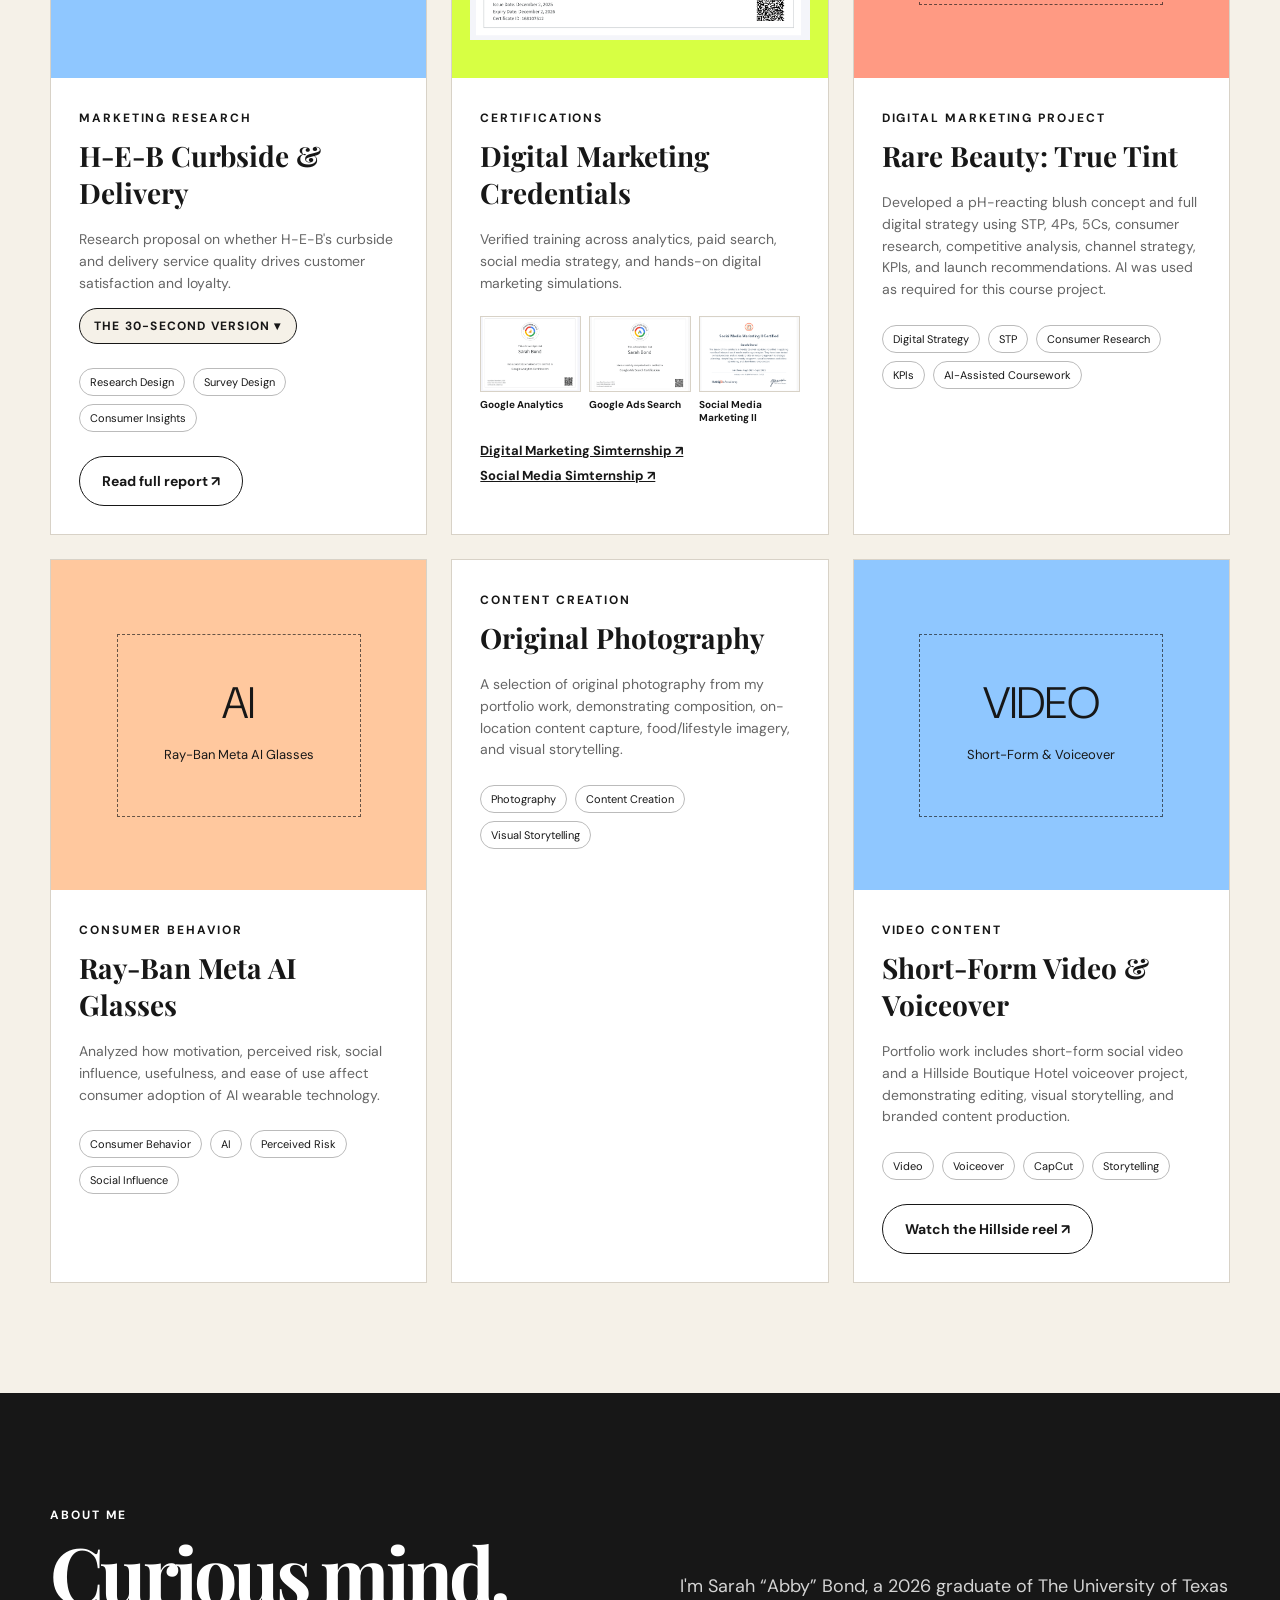
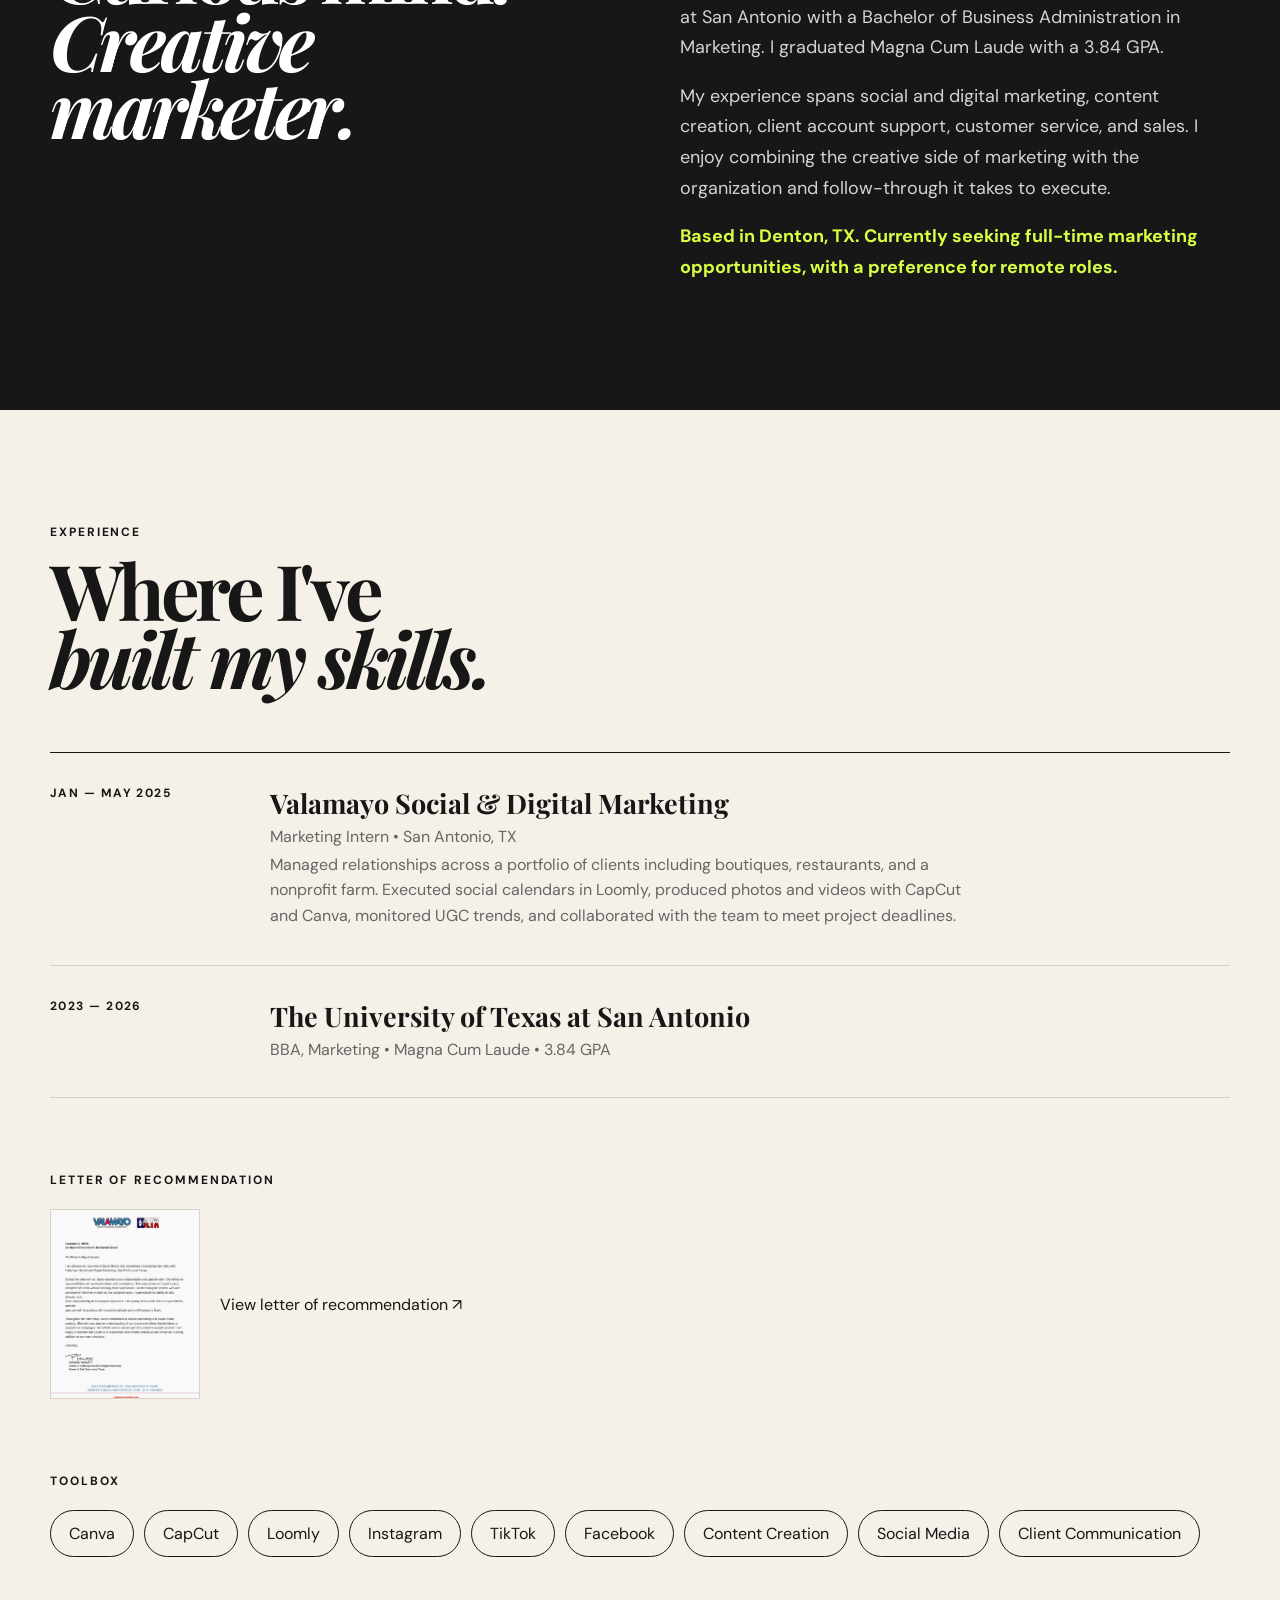
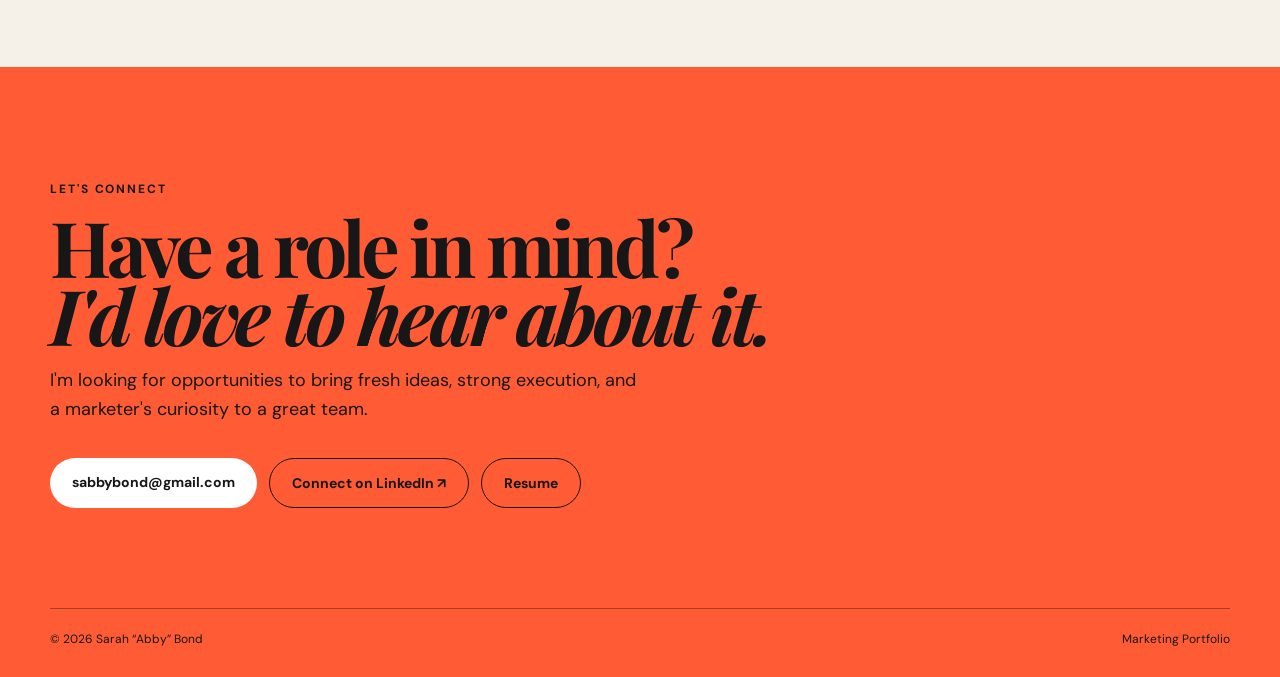
==== commit 0eaa0887: "Clarify production and performance monitoring credits on nine social posts" ====
--- a/index.html
+++ b/index.html
@@ -97,20 +97,20 @@
         </div>
         <div class="reel-grid">
           <article class="reel-card" data-cat="local" data-url="https://www.instagram.com/reel/DFVp969vEr8/"><a class="reel-tile has-cover" style="background-image:url('assets/images/reels/reel-DFVp969vEr8.jpg')" href="https://www.instagram.com/reel/DFVp969vEr8/" target="_blank" rel="noopener" aria-label="Watch Hatch Cafe &amp; Bistro on Instagram (opens in a new tab)"><span class="reel-play">▶</span><span class="ig-badge">Instagram Reel ↗</span><span>Hatch Cafe &amp; Bistro<small>Tap to watch on Instagram ↗</small></span></a><div class="reel-meta"><span>@hatchcafeandbistro • Jan 27, 2025</span><b>86 likes</b></div><p>Local cafe feature highlighting handcrafted drinks, fresh food, and a welcoming atmosphere. Filmed most footage and edited the reel.</p></article>
-<article class="reel-card" data-cat="offers" data-url="https://www.instagram.com/reel/DGLhFstNu9Y/"><a class="reel-tile has-cover" style="background-image:url('assets/images/reels/reel-DGLhFstNu9Y.jpg')" href="https://www.instagram.com/reel/DGLhFstNu9Y/" target="_blank" rel="noopener" aria-label="Watch Homeschool Days on Instagram (opens in a new tab)"><span class="reel-play">▶</span><span class="ig-badge">Instagram Reel ↗</span><span>Homeschool Days<small>Tap to watch on Instagram ↗</small></span></a><div class="reel-meta"><span>@calvaryfarms_co • Feb 17, 2025</span><b>250 likes</b></div><p>Audience-targeted reel selling hands-on learning days to homeschool families.</p></article>
-          <article class="reel-card" data-cat="trends" data-url="https://www.instagram.com/reel/DH8tPsjyFLh/"><a class="reel-tile has-cover" style="background-image:url('assets/images/reels/reel-DH8tPsjyFLh.jpg')" href="https://www.instagram.com/reel/DH8tPsjyFLh/" target="_blank" rel="noopener" aria-label="Watch This and Yap on Instagram (opens in a new tab)"><span class="reel-play">▶</span><span class="ig-badge">Instagram Reel ↗</span><span>This and Yap<small>Tap to watch on Instagram ↗</small></span></a><div class="reel-meta"><span>@calvaryfarms_co • Apr 2, 2025</span><b>195 likes</b></div><p>Trend format paired with the spring event calendar and a ticket CTA. Most comments of any post (11).</p></article>
-          <article class="reel-card" data-cat="brand" data-url="https://www.instagram.com/reel/DI_OIqDpZNv/"><a class="reel-tile has-cover" style="background-image:url('assets/images/reels/reel-DI_OIqDpZNv.jpg')" href="https://www.instagram.com/reel/DI_OIqDpZNv/" target="_blank" rel="noopener" aria-label="Watch A Fun Day Out on Instagram (opens in a new tab)"><span class="reel-play">▶</span><span class="ig-badge">Instagram Reel ↗</span><span>A Fun Day Out<small>Tap to watch on Instagram ↗</small></span></a><div class="reel-meta"><span>@calvaryfarms_co • Apr 28, 2025</span><b>126 likes</b></div><p>Family-focused visit reel with location cues for San Antonio-area audiences.</p></article>
+<article class="reel-card" data-cat="offers" data-url="https://www.instagram.com/reel/DGLhFstNu9Y/"><a class="reel-tile has-cover" style="background-image:url('assets/images/reels/reel-DGLhFstNu9Y.jpg')" href="https://www.instagram.com/reel/DGLhFstNu9Y/" target="_blank" rel="noopener" aria-label="Watch Homeschool Days on Instagram (opens in a new tab)"><span class="reel-play">▶</span><span class="ig-badge">Instagram Reel ↗</span><span>Homeschool Days<small>Tap to watch on Instagram ↗</small></span></a><div class="reel-meta"><span>@calvaryfarms_co • Feb 17, 2025</span><b>250 likes</b></div><p>Promoted hands-on learning days to homeschool families. I filmed all footage, edited the reel, scheduled publication, and monitored performance.</p></article>
+          <article class="reel-card" data-cat="trends" data-url="https://www.instagram.com/reel/DH8tPsjyFLh/"><a class="reel-tile has-cover" style="background-image:url('assets/images/reels/reel-DH8tPsjyFLh.jpg')" href="https://www.instagram.com/reel/DH8tPsjyFLh/" target="_blank" rel="noopener" aria-label="Watch This and Yap on Instagram (opens in a new tab)"><span class="reel-play">▶</span><span class="ig-badge">Instagram Reel ↗</span><span>This and Yap<small>Tap to watch on Instagram ↗</small></span></a><div class="reel-meta"><span>@calvaryfarms_co • Apr 2, 2025</span><b>195 likes</b></div><p>Paired a social trend with the spring event calendar and a ticket call to action. I filmed, edited, and published the reel, then monitored performance.</p></article>
+          <article class="reel-card" data-cat="brand" data-url="https://www.instagram.com/reel/DI_OIqDpZNv/"><a class="reel-tile has-cover" style="background-image:url('assets/images/reels/reel-DI_OIqDpZNv.jpg')" href="https://www.instagram.com/reel/DI_OIqDpZNv/" target="_blank" rel="noopener" aria-label="Watch A Fun Day Out on Instagram (opens in a new tab)"><span class="reel-play">▶</span><span class="ig-badge">Instagram Reel ↗</span><span>A Fun Day Out<small>Tap to watch on Instagram ↗</small></span></a><div class="reel-meta"><span>@calvaryfarms_co • Apr 28, 2025</span><b>126 likes</b></div><p>Highlighted a family-friendly farm visit for San Antonio-area audiences. I filmed, edited, and published the reel, then monitored performance.</p></article>
           <article class="reel-card" data-cat="events" data-url="https://www.instagram.com/p/DIOzPWkJ17o/"><a class="reel-tile has-cover" style="background-image:url('assets/images/reels/reel-DIOzPWkJ17o.jpg')" href="https://www.instagram.com/p/DIOzPWkJ17o/" target="_blank" rel="noopener" aria-label="Watch National Farm Animal Day on Instagram (opens in a new tab)"><span class="reel-play">▶</span><span class="ig-badge">Instagram Post ↗</span><span>National Farm Animal Day<small>Tap to watch on Instagram ↗</small></span></a><div class="reel-meta"><span>@calvaryfarms_co • Apr 9, 2025</span><b>115 likes</b></div><p>Post for National Farm Animal Day inviting the community to support the farm's animals.</p></article>
-          <article class="reel-card" data-cat="events" data-url="https://www.instagram.com/p/DH03zmFM1ED/"><a class="reel-tile has-cover" style="background-image:url('assets/images/reels/reel-DH03zmFM1ED.jpg')" href="https://www.instagram.com/p/DH03zmFM1ED/" target="_blank" rel="noopener" aria-label="Watch Kids Meet the Farm on Instagram (opens in a new tab)"><span class="reel-play">▶</span><span class="ig-badge">Instagram Post ↗</span><span>Kids Meet the Farm<small>Tap to watch on Instagram ↗</small></span></a><div class="reel-meta"><span>@calvaryfarms_co • Mar 30, 2025</span><b>101 likes</b></div><p>Post pairing kid-and-animal moments with the upcoming Open Farm and Homeschool days.</p></article>
-          <article class="reel-card" data-cat="brand" data-url="https://www.instagram.com/reel/DGwQdtcPXvZ/"><a class="reel-tile has-cover" style="background-image:url('assets/images/reels/reel-DGwQdtcPXvZ.jpg')" href="https://www.instagram.com/reel/DGwQdtcPXvZ/" target="_blank" rel="noopener" aria-label="Watch A Moment of Peace on Instagram (opens in a new tab)"><span class="reel-play">▶</span><span class="ig-badge">Instagram Reel ↗</span><span>A Moment of Peace<small>Tap to watch on Instagram ↗</small></span></a><div class="reel-meta"><span>@calvaryfarms_co • Mar 3, 2025</span><b>82 likes</b></div><p>Calm, slow-paced reel positioning the farm as a place to unwind.</p></article>
-          <article class="reel-card" data-cat="brand" data-url="https://www.instagram.com/reel/DHtk69hPPKt/"><a class="reel-tile has-cover" style="background-image:url('assets/images/reels/reel-DHtk69hPPKt.jpg')" href="https://www.instagram.com/reel/DHtk69hPPKt/" target="_blank" rel="noopener" aria-label="Watch The Reviews Don't Lie on Instagram (opens in a new tab)"><span class="reel-play">▶</span><span class="ig-badge">Instagram Reel ↗</span><span>The Reviews Don't Lie<small>Tap to watch on Instagram ↗</small></span></a><div class="reel-meta"><span>@calvaryfarms_co • Mar 27, 2025</span><b>69 likes</b></div><p>Social-proof reel built from real five-star customer reviews.</p></article>
+          <article class="reel-card" data-cat="events" data-url="https://www.instagram.com/p/DH03zmFM1ED/"><a class="reel-tile has-cover" style="background-image:url('assets/images/reels/reel-DH03zmFM1ED.jpg')" href="https://www.instagram.com/p/DH03zmFM1ED/" target="_blank" rel="noopener" aria-label="Watch Kids Meet the Farm on Instagram (opens in a new tab)"><span class="reel-play">▶</span><span class="ig-badge">Instagram Post ↗</span><span>Kids Meet the Farm<small>Tap to watch on Instagram ↗</small></span></a><div class="reel-meta"><span>@calvaryfarms_co • Mar 30, 2025</span><b>101 likes</b></div><p>Captured kid-and-animal moments to promote upcoming Open Farm and Homeschool days. All photography by me.</p></article>
+          <article class="reel-card" data-cat="brand" data-url="https://www.instagram.com/reel/DGwQdtcPXvZ/"><a class="reel-tile has-cover" style="background-image:url('assets/images/reels/reel-DGwQdtcPXvZ.jpg')" href="https://www.instagram.com/reel/DGwQdtcPXvZ/" target="_blank" rel="noopener" aria-label="Watch A Moment of Peace on Instagram (opens in a new tab)"><span class="reel-play">▶</span><span class="ig-badge">Instagram Reel ↗</span><span>A Moment of Peace<small>Tap to watch on Instagram ↗</small></span></a><div class="reel-meta"><span>@calvaryfarms_co • Mar 3, 2025</span><b>82 likes</b></div><p>Created a calm, slow-paced reel positioning the farm as a place to unwind. I filmed, edited, and published the reel, then monitored performance.</p></article>
+          <article class="reel-card" data-cat="brand" data-url="https://www.instagram.com/reel/DHtk69hPPKt/"><a class="reel-tile has-cover" style="background-image:url('assets/images/reels/reel-DHtk69hPPKt.jpg')" href="https://www.instagram.com/reel/DHtk69hPPKt/" target="_blank" rel="noopener" aria-label="Watch The Reviews Don't Lie on Instagram (opens in a new tab)"><span class="reel-play">▶</span><span class="ig-badge">Instagram Reel ↗</span><span>The Reviews Don't Lie<small>Tap to watch on Instagram ↗</small></span></a><div class="reel-meta"><span>@calvaryfarms_co • Mar 27, 2025</span><b>69 likes</b></div><p>Highlighted real five-star customer reviews to build trust in the farm experience. I filmed, edited, and published the reel, then monitored performance.</p></article>
           <article class="reel-card" data-cat="offers" data-url="https://www.instagram.com/reel/DGTIsobK7BF/"><a class="reel-tile has-cover" style="background-image:url('assets/images/reels/reel-DGTIsobK7BF.jpg')" href="https://www.instagram.com/reel/DGTIsobK7BF/" target="_blank" rel="noopener" aria-label="Watch Host Your Event Here on Instagram (opens in a new tab)"><span class="reel-play">▶</span><span class="ig-badge">Instagram Reel ↗</span><span>Host Your Event Here<small>Tap to watch on Instagram ↗</small></span></a><div class="reel-meta"><span>@calvaryfarms_co • Feb 20, 2025</span><b>65 likes</b></div><p>Humor-led pitch for birthday parties and team events at the farm.</p></article>
           <article class="reel-card" data-cat="trends" data-url="https://www.instagram.com/reel/DGnaLJ6vmlT/"><a class="reel-tile has-cover" style="background-image:url('assets/images/reels/reel-DGnaLJ6vmlT.jpg')" href="https://www.instagram.com/reel/DGnaLJ6vmlT/" target="_blank" rel="noopener" aria-label="Watch The Giant Water Bottle on Instagram (opens in a new tab)"><span class="reel-play">▶</span><span class="ig-badge">Instagram Reel ↗</span><span>The Giant Water Bottle<small>Tap to watch on Instagram ↗</small></span></a><div class="reel-meta"><span>@eatdrinklocaltexas • Feb 28, 2025</span><b>60 likes</b></div><p>Relatable office-humor skit for Eat Drink Local Texas.</p></article>
           <article class="reel-card" data-cat="trends" data-url="https://www.instagram.com/reel/DF0Rk6tPVaL/"><a class="reel-tile has-cover" style="background-image:url('assets/images/reels/reel-DF0Rk6tPVaL.jpg')" href="https://www.instagram.com/reel/DF0Rk6tPVaL/" target="_blank" rel="noopener" aria-label="Watch Super Bowl Picks on Instagram (opens in a new tab)"><span class="reel-play">▶</span><span class="ig-badge">Instagram Reel ↗</span><span>Super Bowl Picks<small>Tap to watch on Instagram ↗</small></span></a><div class="reel-meta"><span>@calvaryfarms_co • Feb 8, 2025</span><b>59 likes</b></div><p>Timely reel where the animals "place their bets" on Super Bowl LIX.</p></article>
           <article class="reel-card" data-cat="brand" data-url="https://www.instagram.com/reel/DItMkiMS4Ww/"><a class="reel-tile has-cover" style="background-image:url('assets/images/reels/reel-DItMkiMS4Ww.jpg')" href="https://www.instagram.com/reel/DItMkiMS4Ww/" target="_blank" rel="noopener" aria-label="Watch Except Ziggy on Instagram (opens in a new tab)"><span class="reel-play">▶</span><span class="ig-badge">Instagram Reel ↗</span><span>Except Ziggy<small>Tap to watch on Instagram ↗</small></span></a><div class="reel-meta"><span>@calvaryfarms_co • Apr 21, 2025</span><b>58 likes</b></div><p>Answers a common visitor question with personality, starring Ziggy the pig.</p></article>
-          <article class="reel-card" data-cat="local" data-url="https://www.instagram.com/reel/DFsL3rBOjad/"><a class="reel-tile has-cover" style="background-image:url('assets/images/reels/reel-DFsL3rBOjad.jpg')" href="https://www.instagram.com/reel/DFsL3rBOjad/" target="_blank" rel="noopener" aria-label="Watch Hillside Boutique Hotel on Instagram (opens in a new tab)"><span class="reel-play">▶</span><span class="ig-badge">Instagram Reel ↗</span><span>Hillside Boutique Hotel<small>Tap to watch on Instagram ↗</small></span></a><div class="reel-meta"><span>@eatdrinklocaltexas • Feb 5, 2025</span><b>57 likes</b></div><p>Voiceover feature on a Castroville boutique hotel and its Hill Country views.</p></article>
-          <article class="reel-card" data-cat="local" data-url="https://www.instagram.com/reel/DIV6e1Ov4uT/"><a class="reel-tile has-cover" style="background-image:url('assets/images/reels/reel-DIV6e1Ov4uT.jpg')" href="https://www.instagram.com/reel/DIV6e1Ov4uT/" target="_blank" rel="noopener" aria-label="Watch Confetti &amp; Cream on Instagram (opens in a new tab)"><span class="reel-play">▶</span><span class="ig-badge">Instagram Reel ↗</span><span>Confetti &amp; Cream<small>Tap to watch on Instagram ↗</small></span></a><div class="reel-meta"><span>@eatdrinklocaltexas • Apr 12, 2025</span><b>36 likes</b></div><p>Local business feature on a family-owned ice cream and bakery shop in Bulverde. Filmed and edited by me.</p></article>
-          <article class="reel-card" data-cat="offers" data-url="https://www.instagram.com/reel/DF5Y2TkJq0Z/"><a class="reel-tile has-cover" style="background-image:url('assets/images/reels/reel-DF5Y2TkJq0Z.jpg')" href="https://www.instagram.com/reel/DF5Y2TkJq0Z/" target="_blank" rel="noopener" aria-label="Watch Private Tours on Instagram (opens in a new tab)"><span class="reel-play">▶</span><span class="ig-badge">Instagram Reel ↗</span><span>Private Tours<small>Tap to watch on Instagram ↗</small></span></a><div class="reel-meta"><span>@calvaryfarms_co • Feb 10, 2025</span><b>30 likes</b></div><p>Promotes the farm's private tour offer for small groups.</p></article>
+          <article class="reel-card" data-cat="local" data-url="https://www.instagram.com/reel/DFsL3rBOjad/"><a class="reel-tile has-cover" style="background-image:url('assets/images/reels/reel-DFsL3rBOjad.jpg')" href="https://www.instagram.com/reel/DFsL3rBOjad/" target="_blank" rel="noopener" aria-label="Watch Hillside Boutique Hotel on Instagram (opens in a new tab)"><span class="reel-play">▶</span><span class="ig-badge">Instagram Reel ↗</span><span>Hillside Boutique Hotel<small>Tap to watch on Instagram ↗</small></span></a><div class="reel-meta"><span>@eatdrinklocaltexas • Feb 5, 2025</span><b>57 likes</b></div><p>Showcased a Castroville boutique hotel and its Hill Country views through a voiceover feature. I filmed, edited, and published the reel, then monitored performance.</p></article>
+          <article class="reel-card" data-cat="local" data-url="https://www.instagram.com/reel/DIV6e1Ov4uT/"><a class="reel-tile has-cover" style="background-image:url('assets/images/reels/reel-DIV6e1Ov4uT.jpg')" href="https://www.instagram.com/reel/DIV6e1Ov4uT/" target="_blank" rel="noopener" aria-label="Watch Confetti &amp; Cream on Instagram (opens in a new tab)"><span class="reel-play">▶</span><span class="ig-badge">Instagram Reel ↗</span><span>Confetti &amp; Cream<small>Tap to watch on Instagram ↗</small></span></a><div class="reel-meta"><span>@eatdrinklocaltexas • Apr 12, 2025</span><b>36 likes</b></div><p>Featured a family-owned ice cream and bakery shop in Bulverde. I filmed, edited, and published the reel, then monitored performance.</p></article>
+          <article class="reel-card" data-cat="offers" data-url="https://www.instagram.com/reel/DF5Y2TkJq0Z/"><a class="reel-tile has-cover" style="background-image:url('assets/images/reels/reel-DF5Y2TkJq0Z.jpg')" href="https://www.instagram.com/reel/DF5Y2TkJq0Z/" target="_blank" rel="noopener" aria-label="Watch Private Tours on Instagram (opens in a new tab)"><span class="reel-play">▶</span><span class="ig-badge">Instagram Reel ↗</span><span>Private Tours<small>Tap to watch on Instagram ↗</small></span></a><div class="reel-meta"><span>@calvaryfarms_co • Feb 10, 2025</span><b>30 likes</b></div><p>Promoted the farm's private tours for small groups. I filmed, edited, and published the reel, then monitored performance.</p></article>
         </div>
       </section>
 
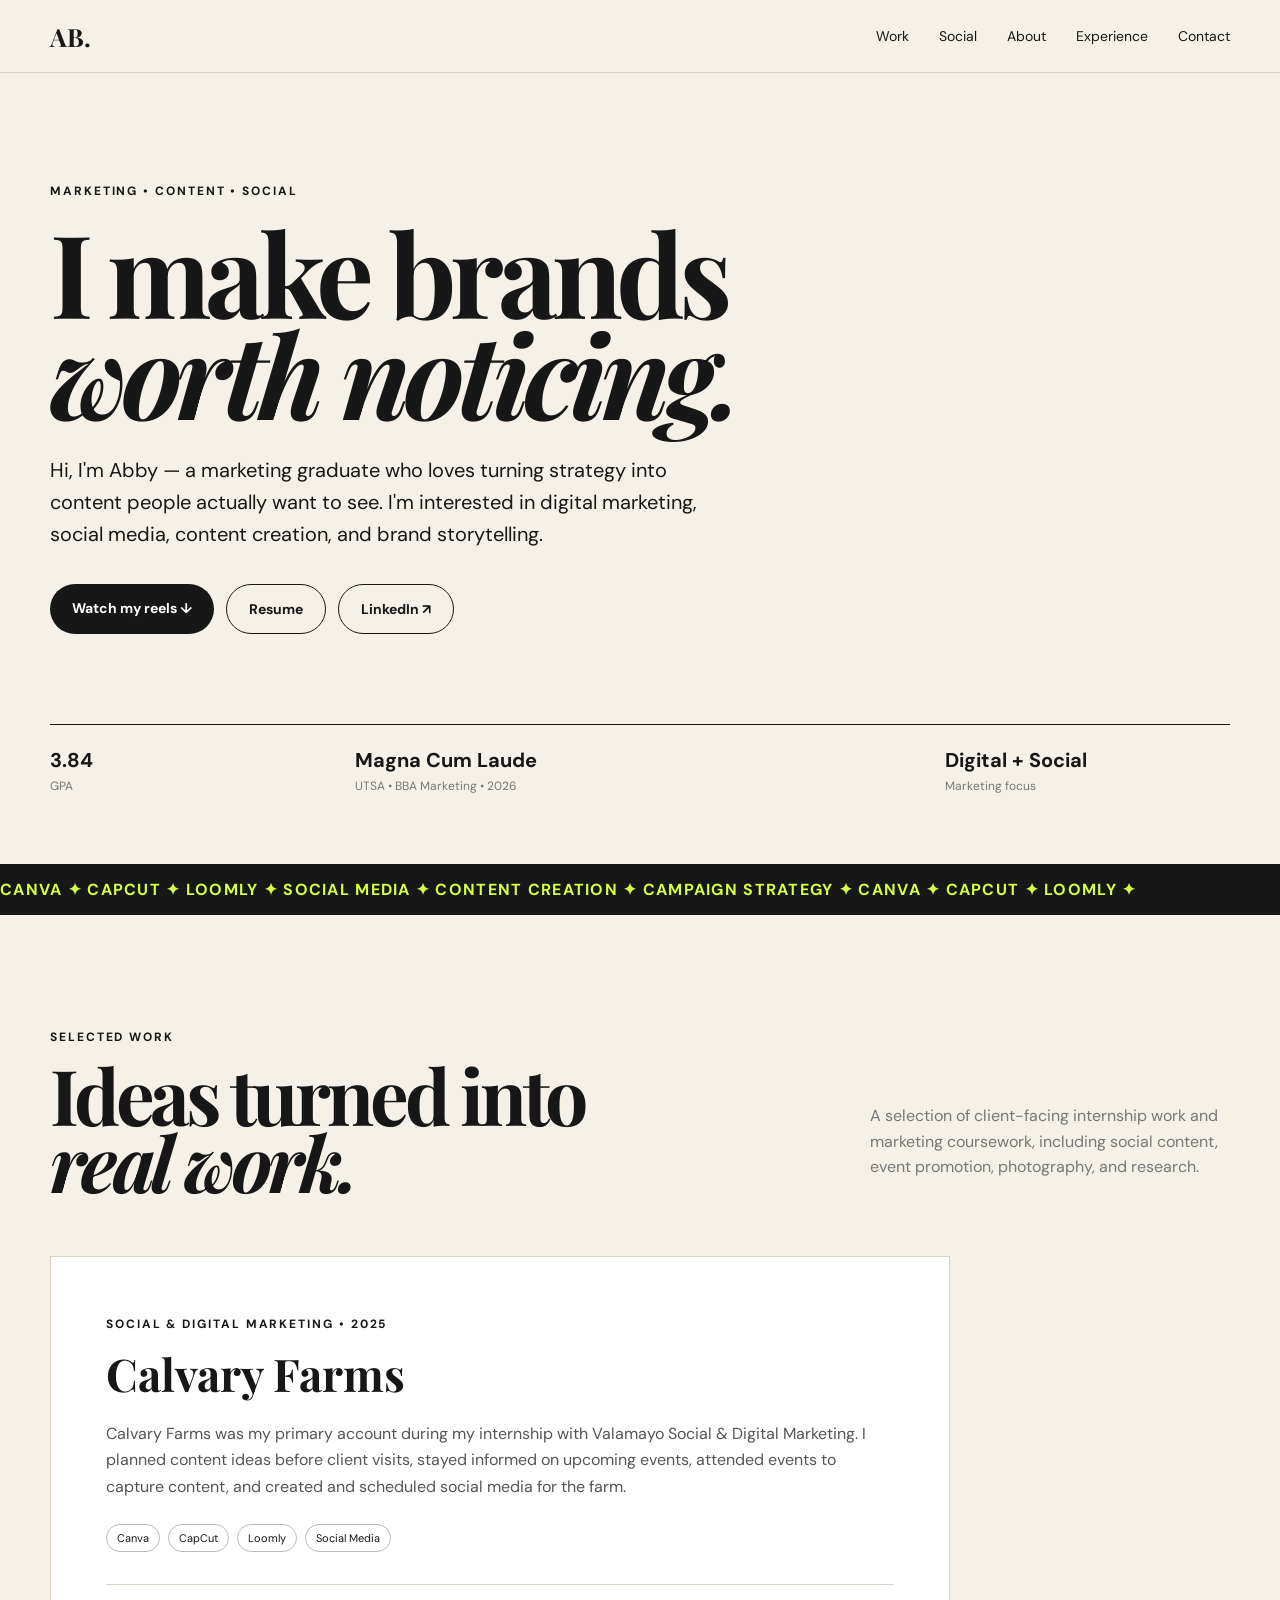
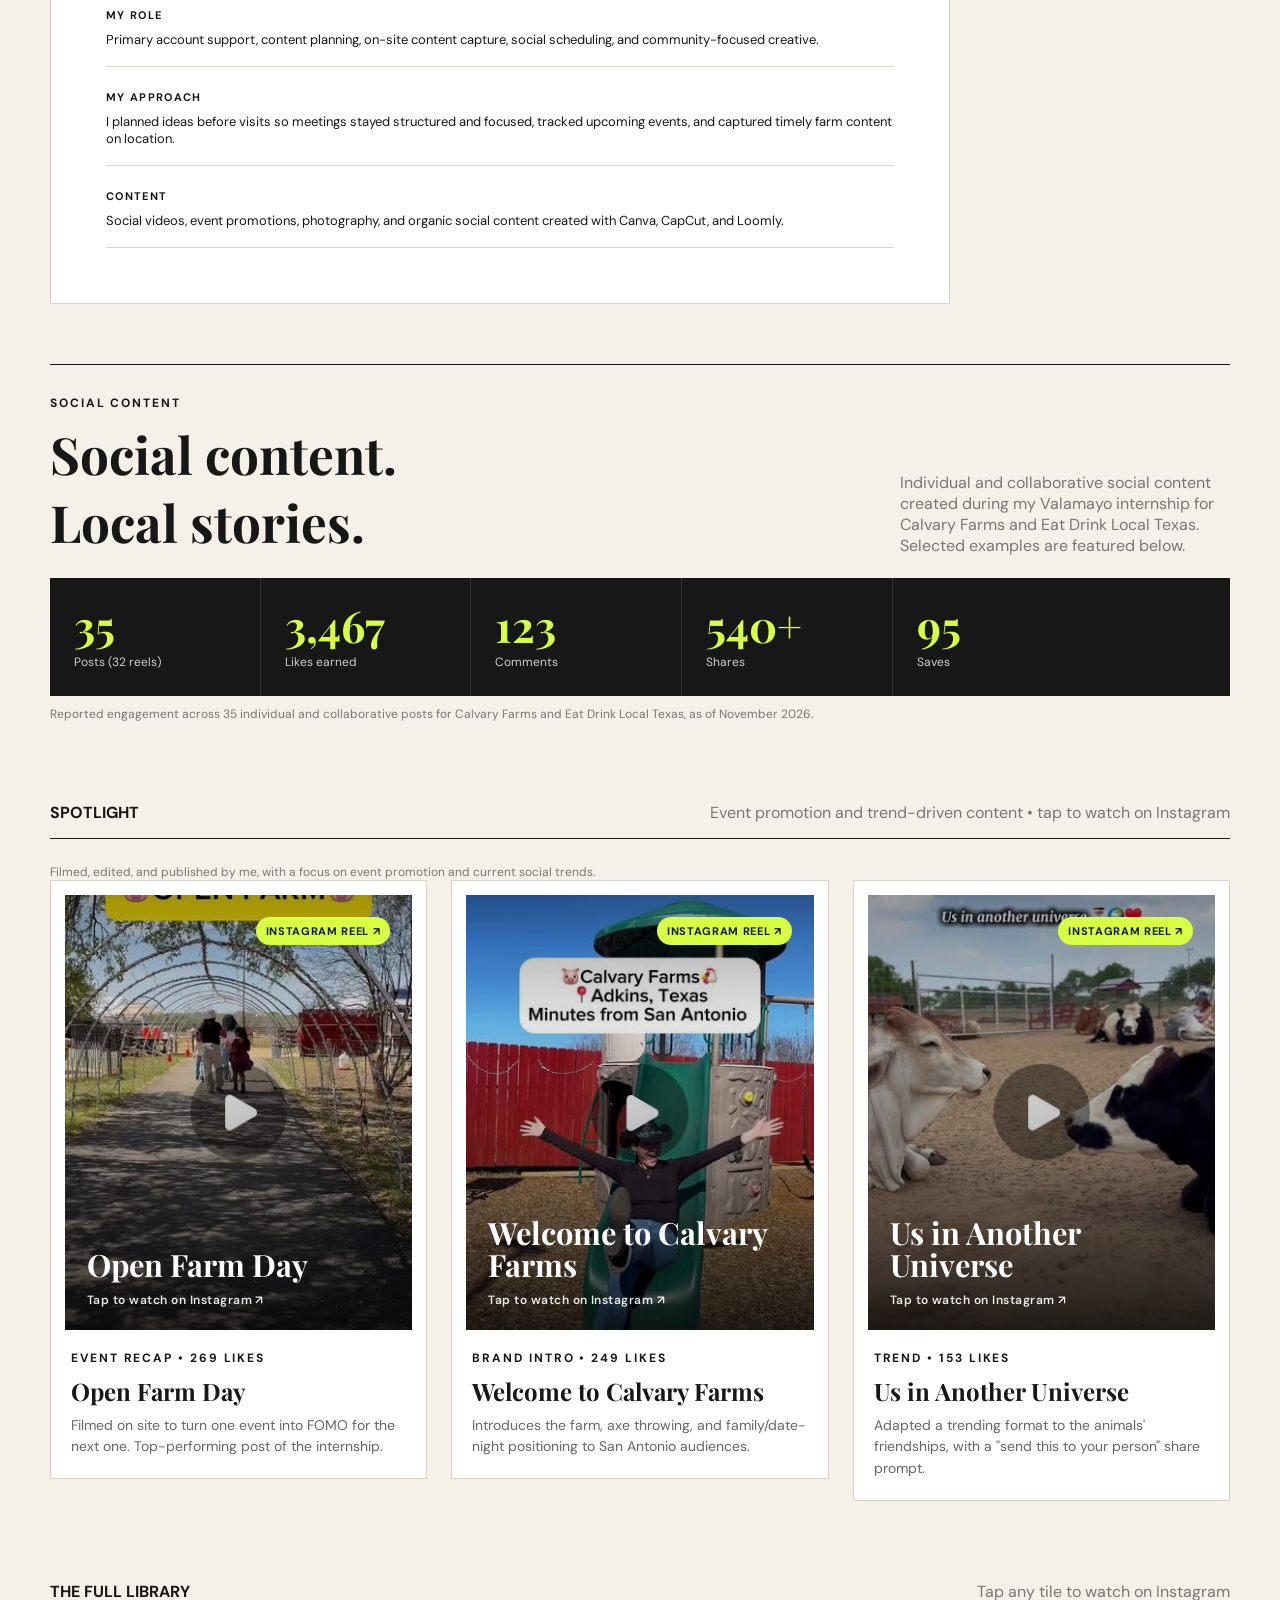
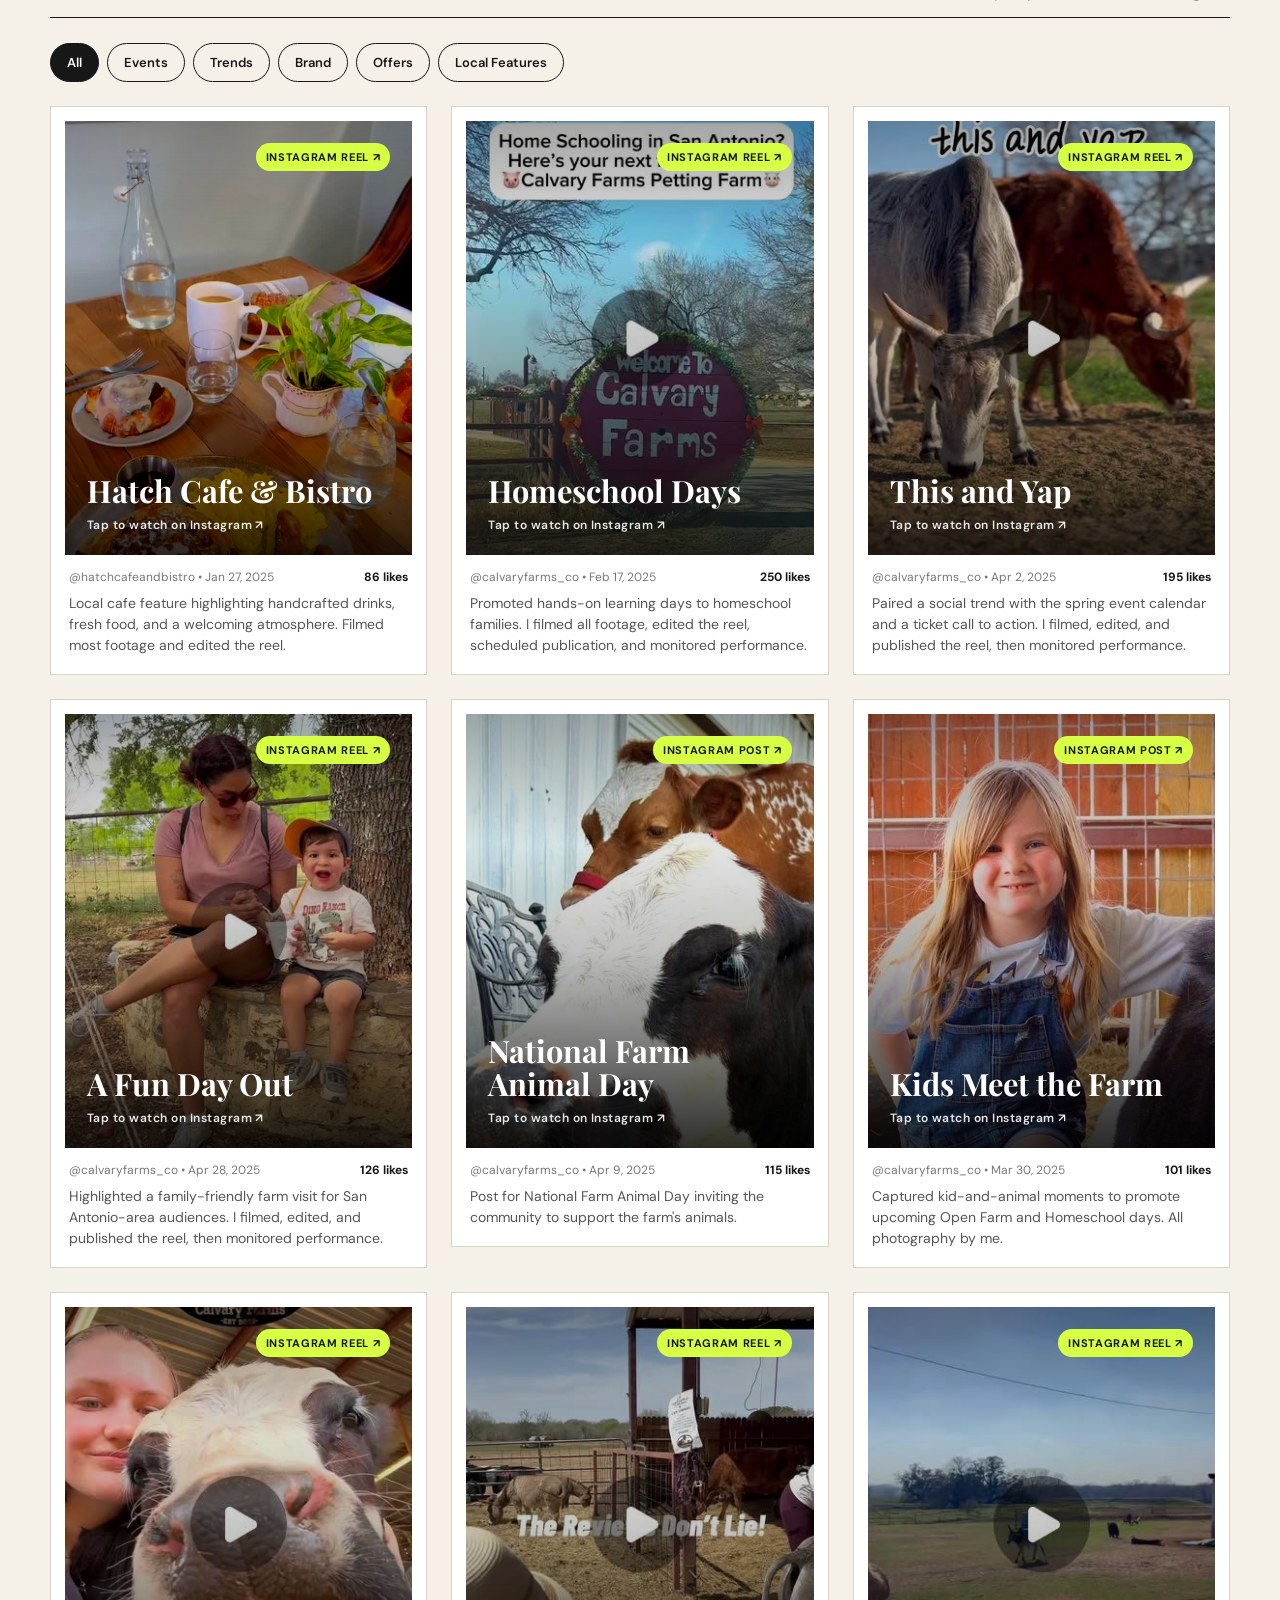
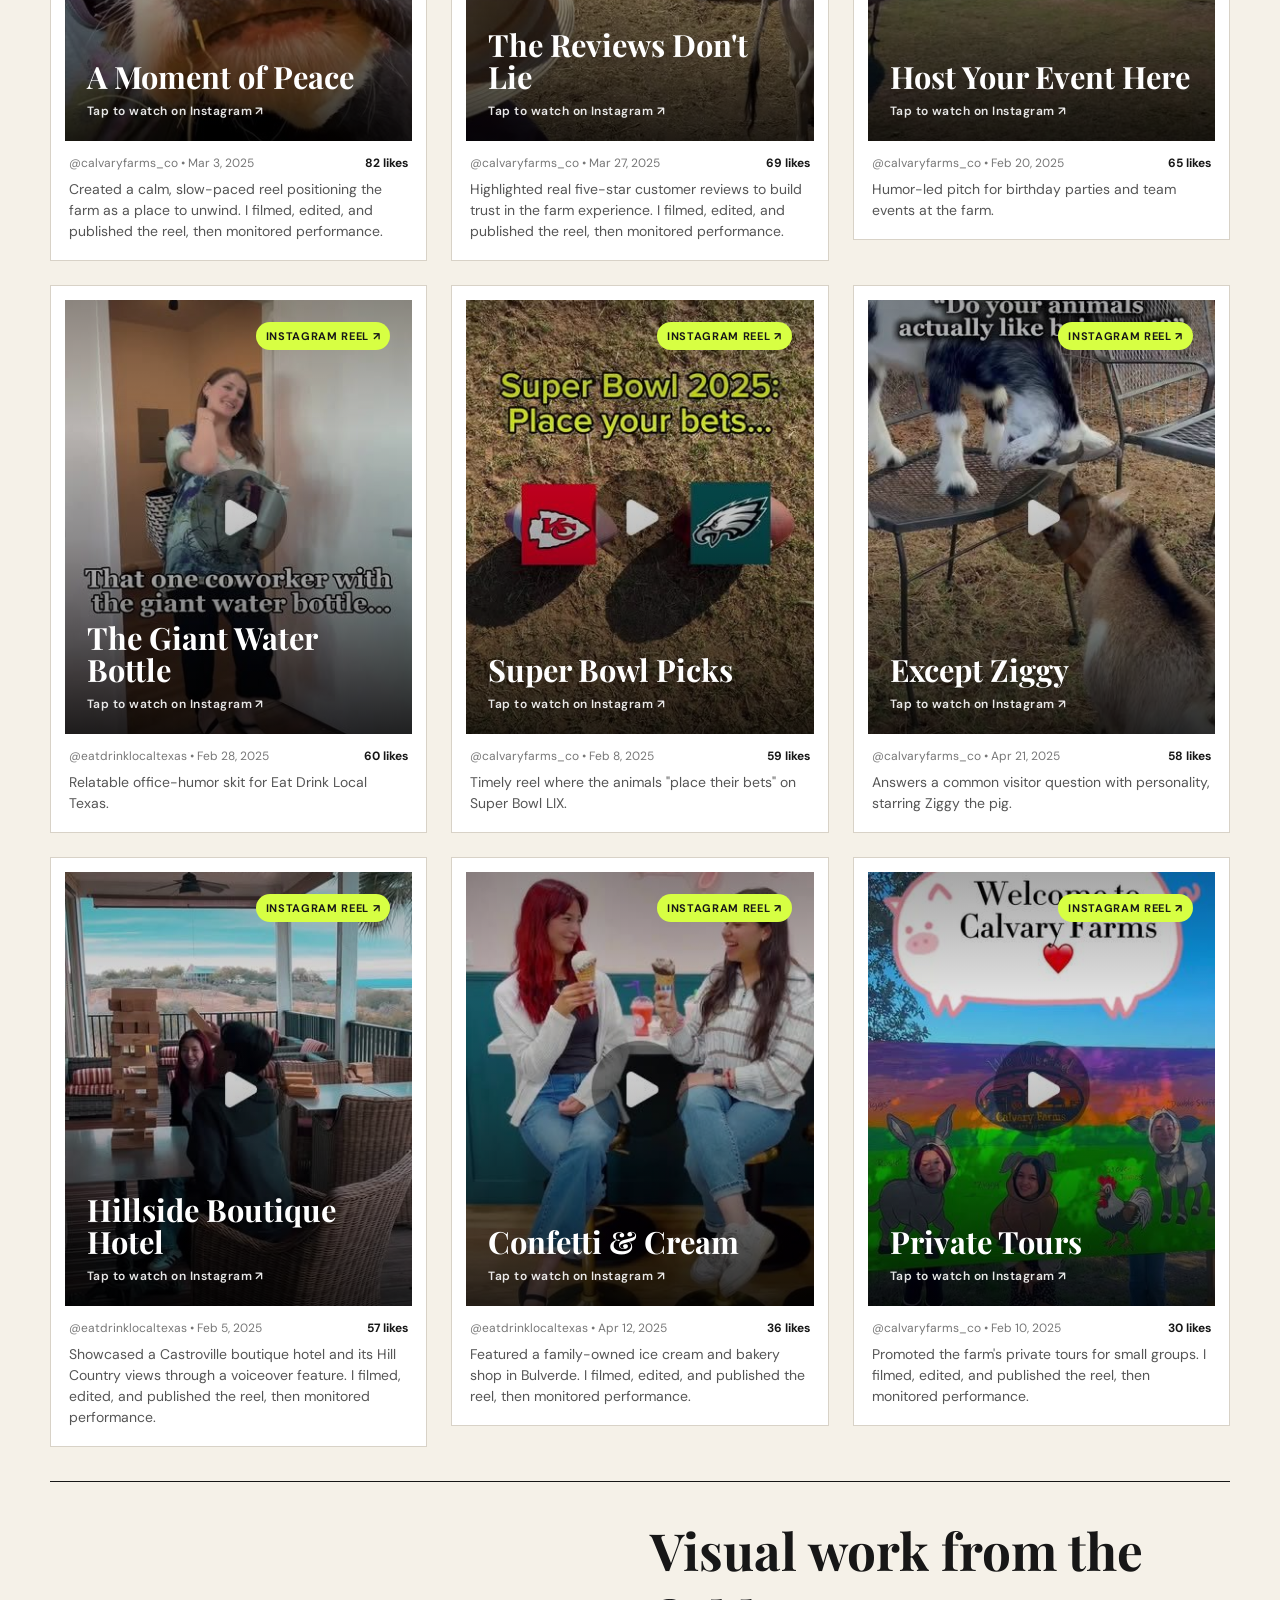
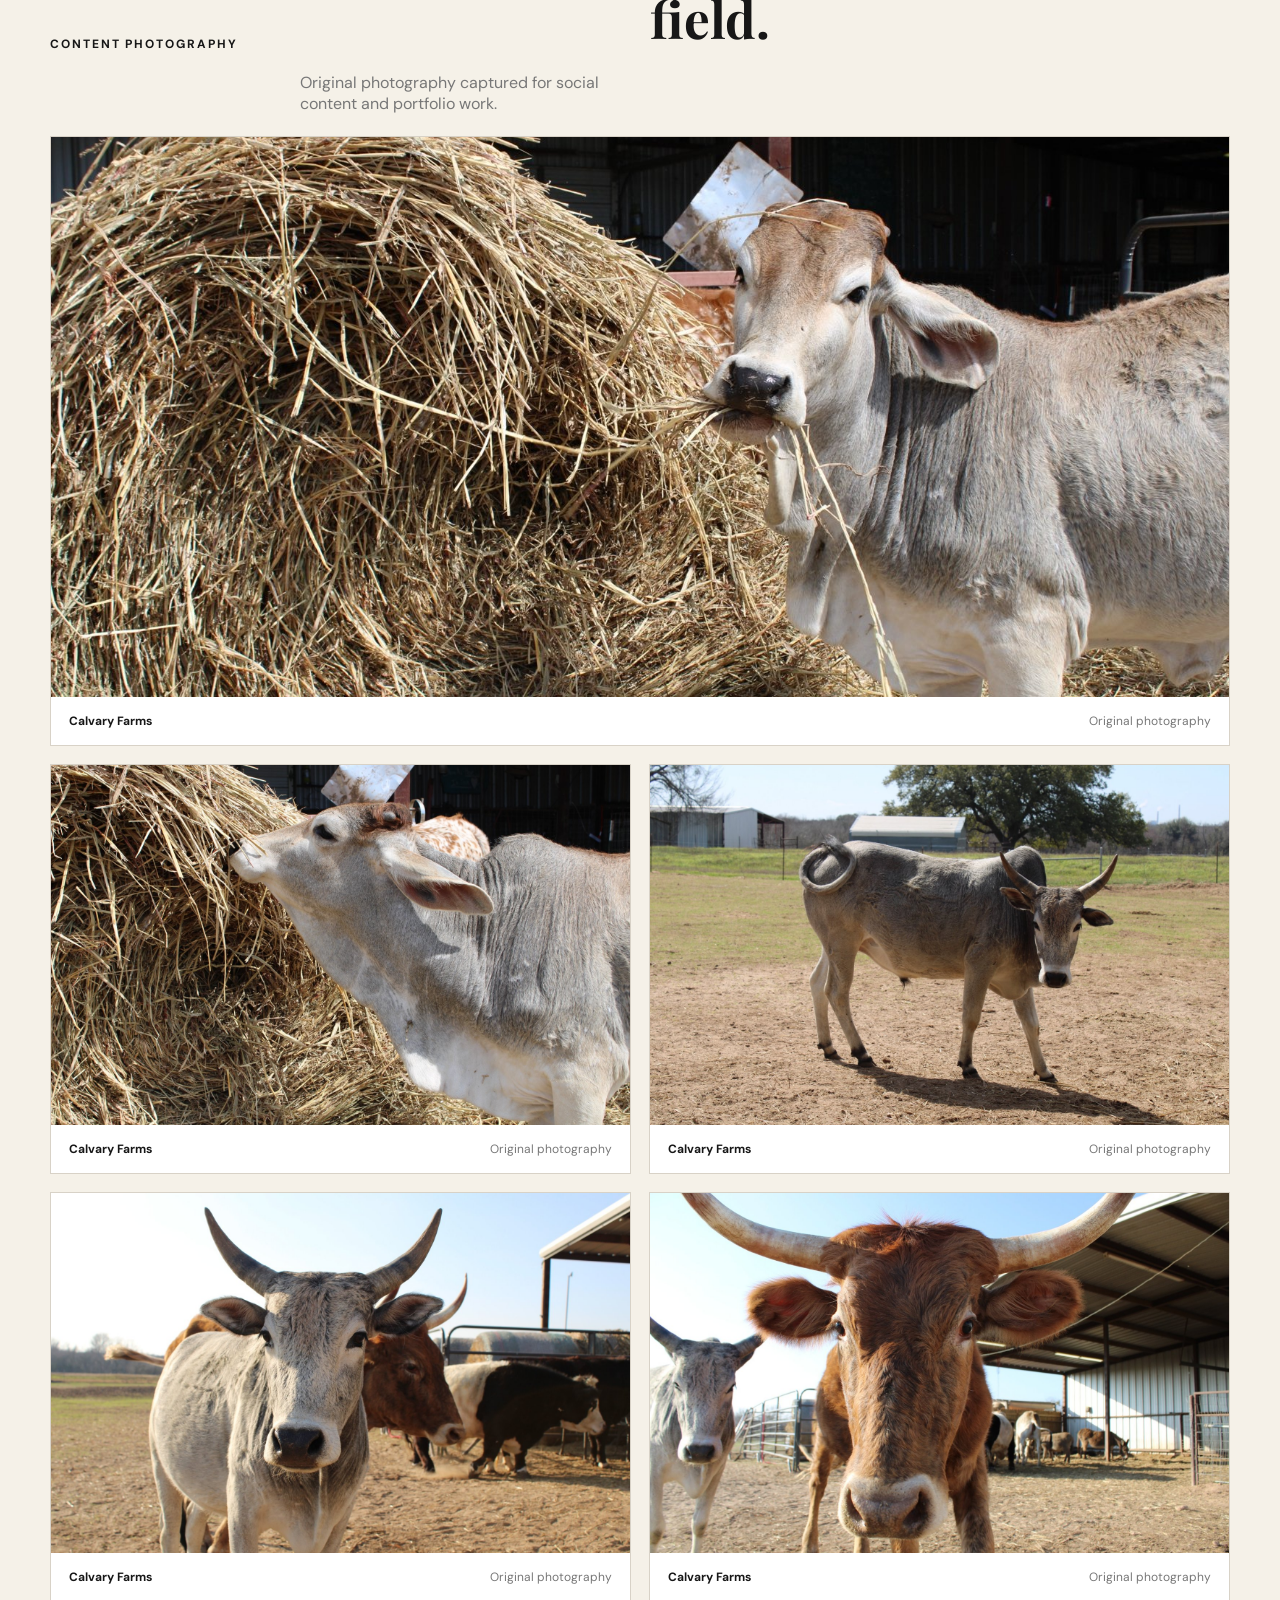
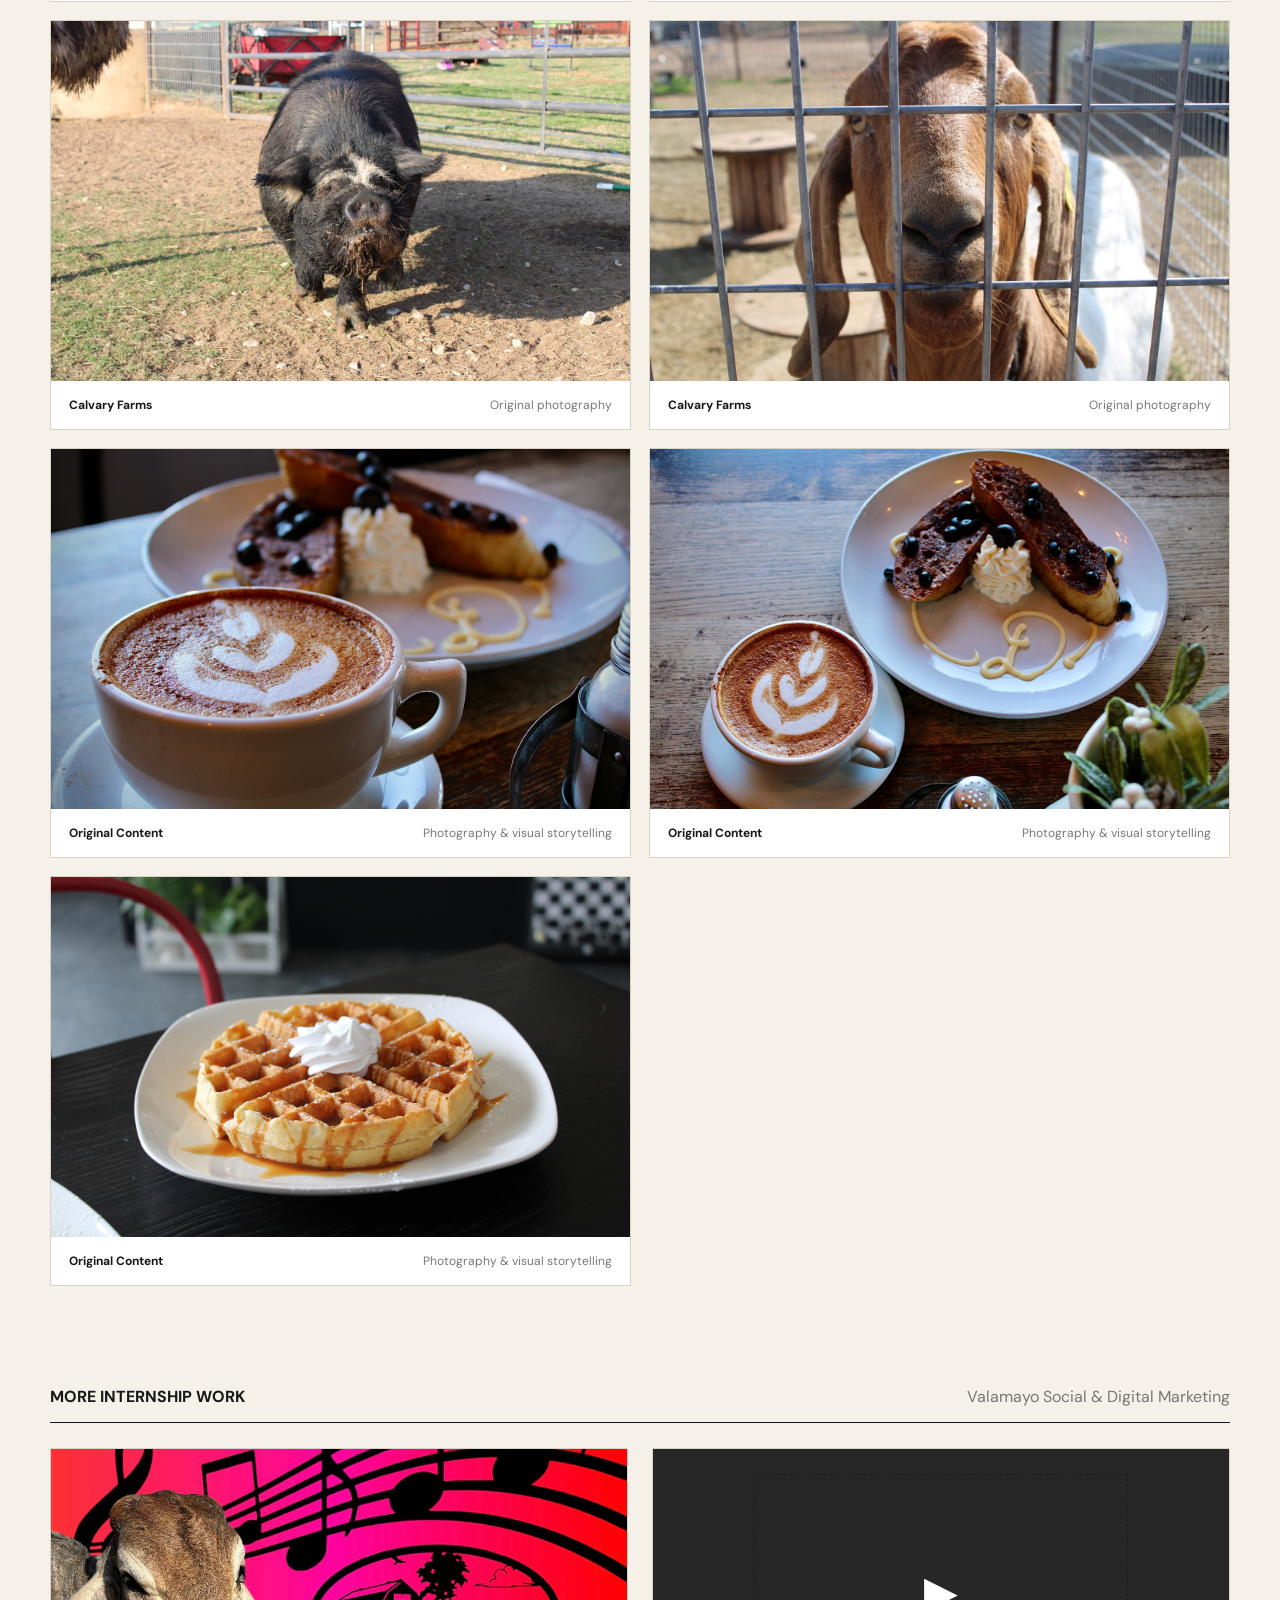
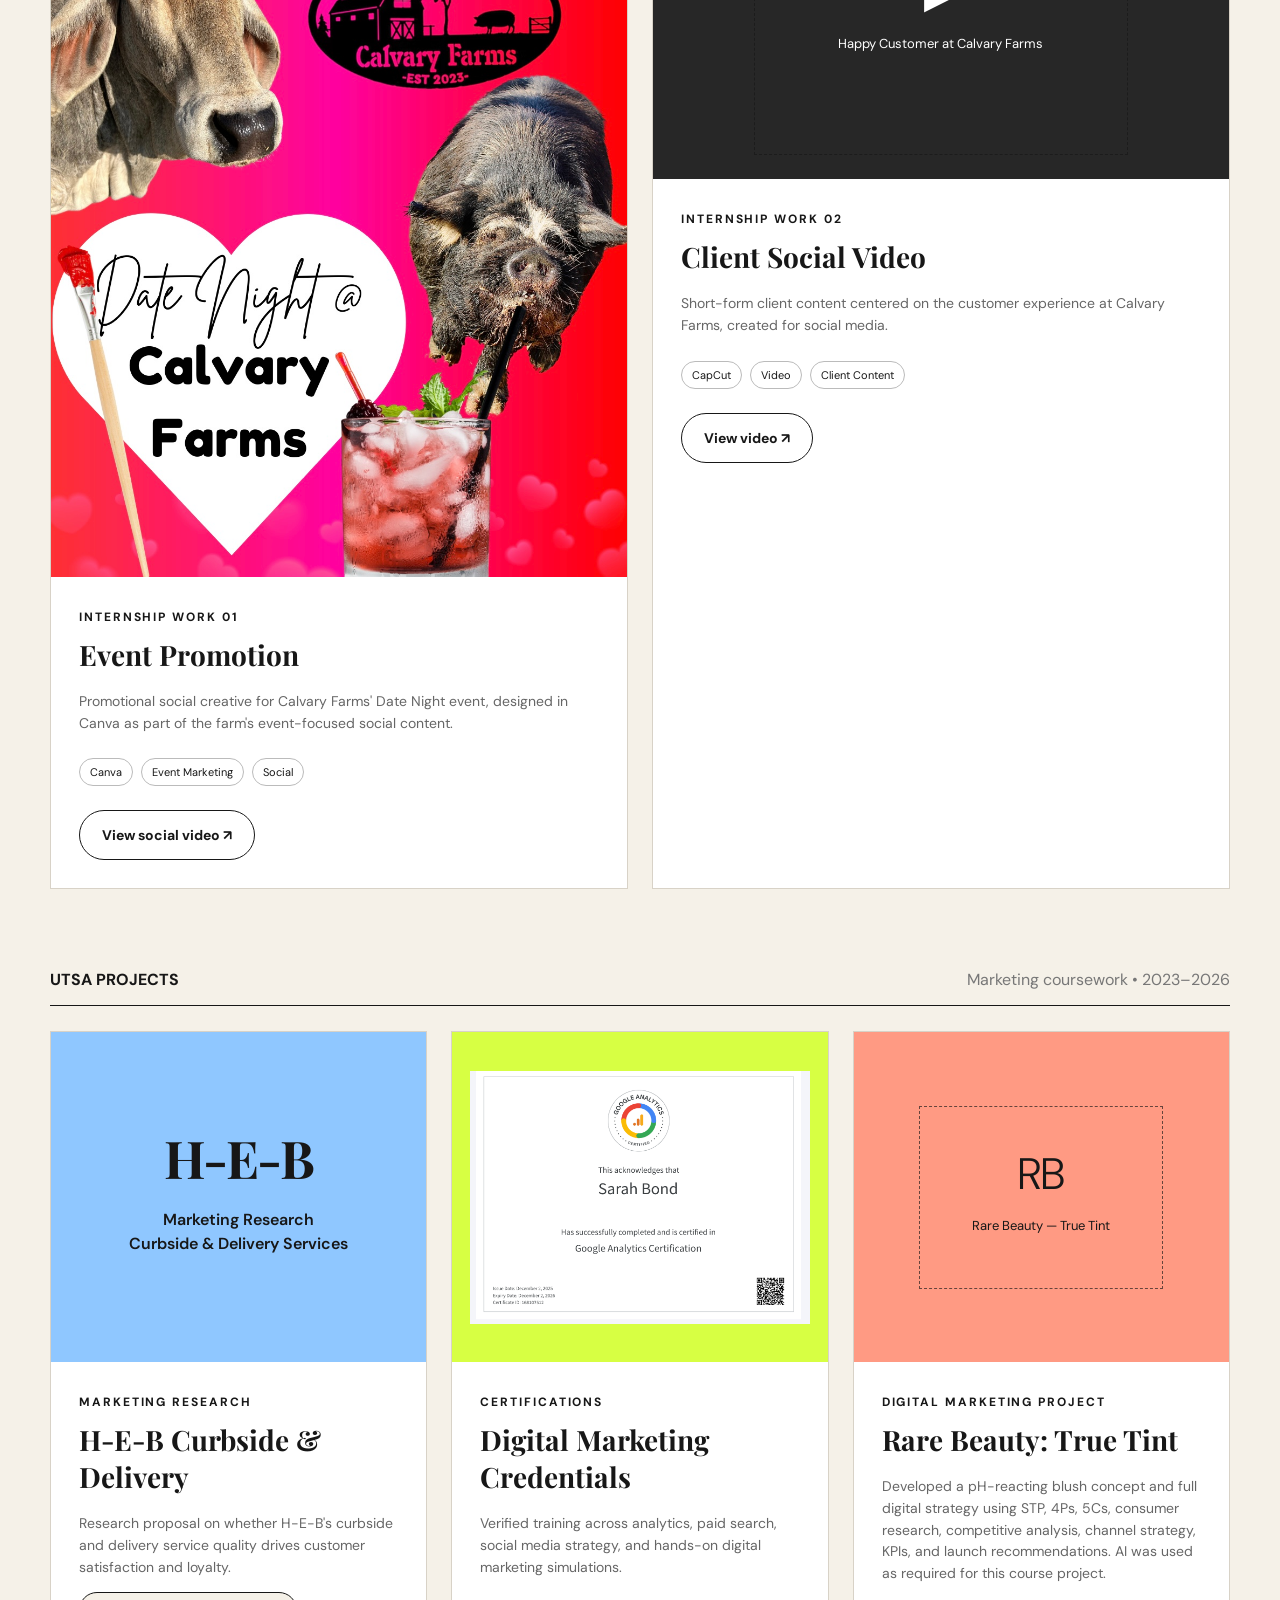
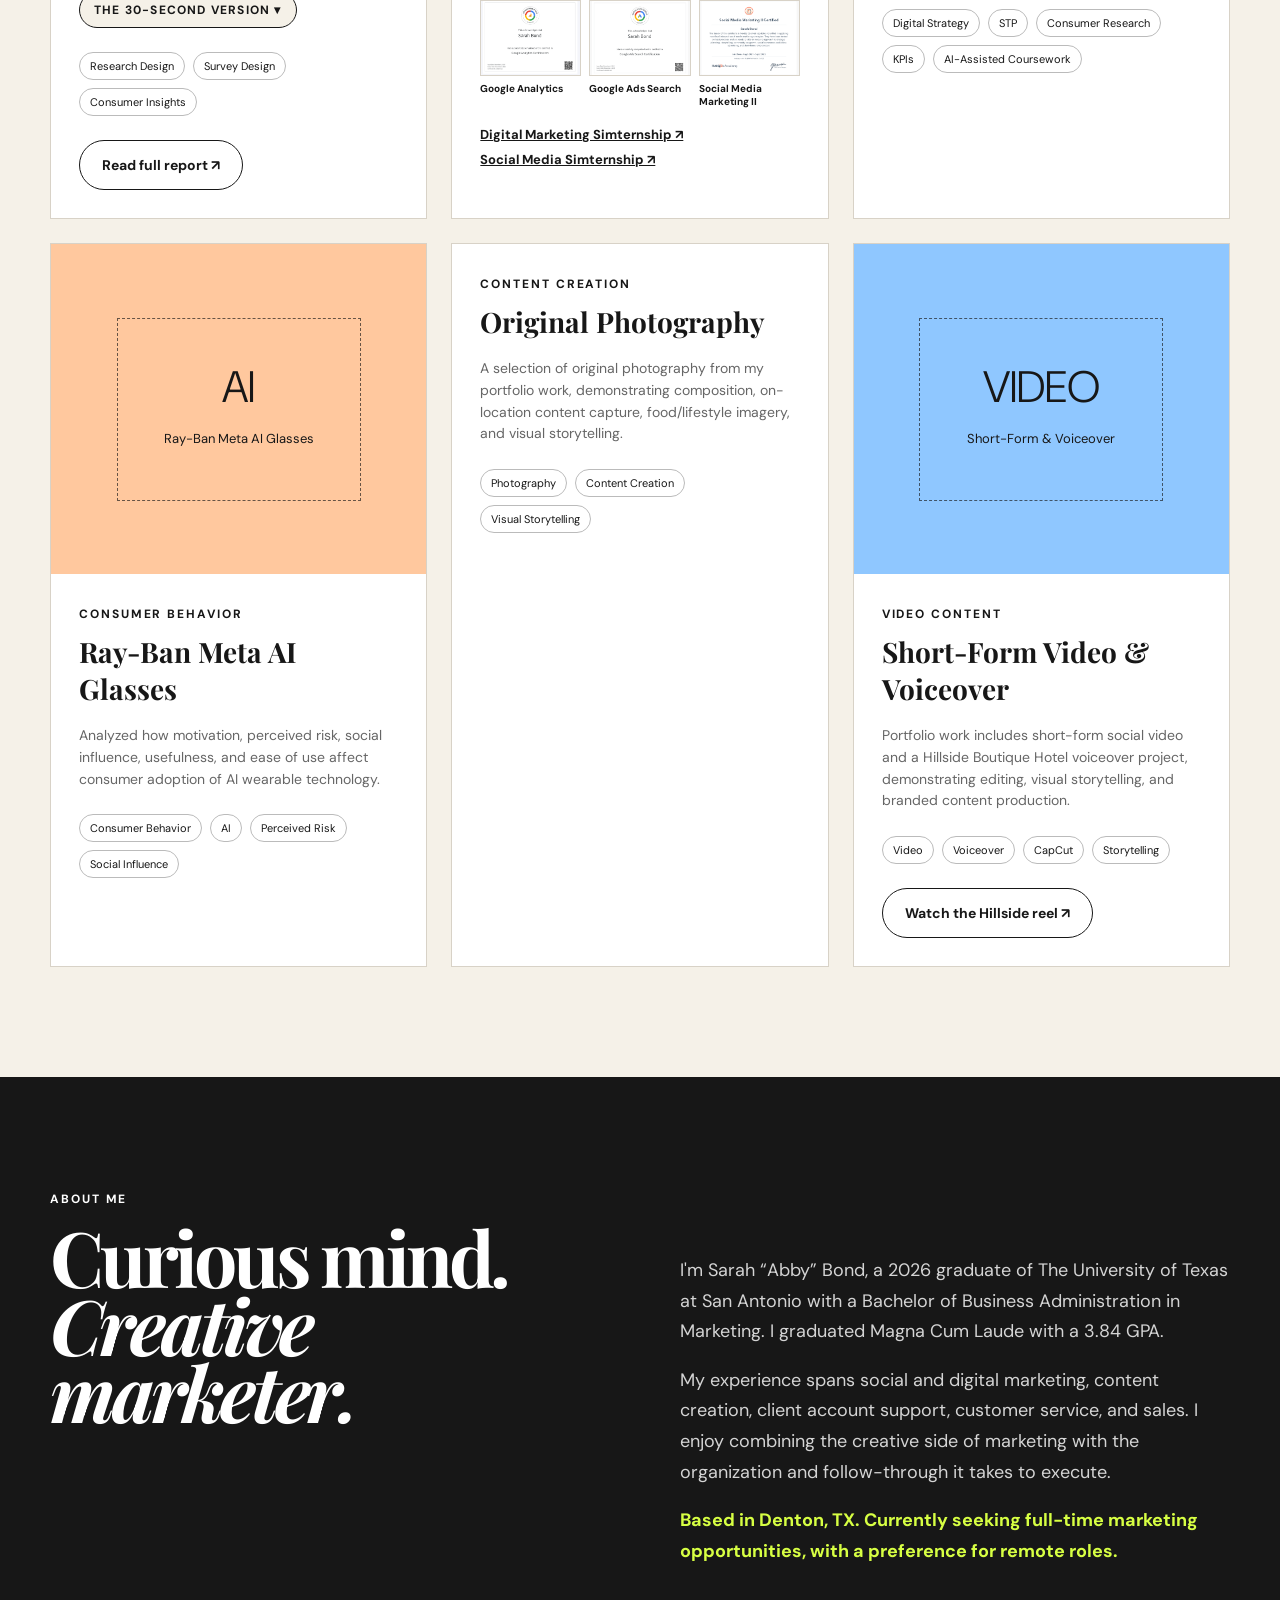
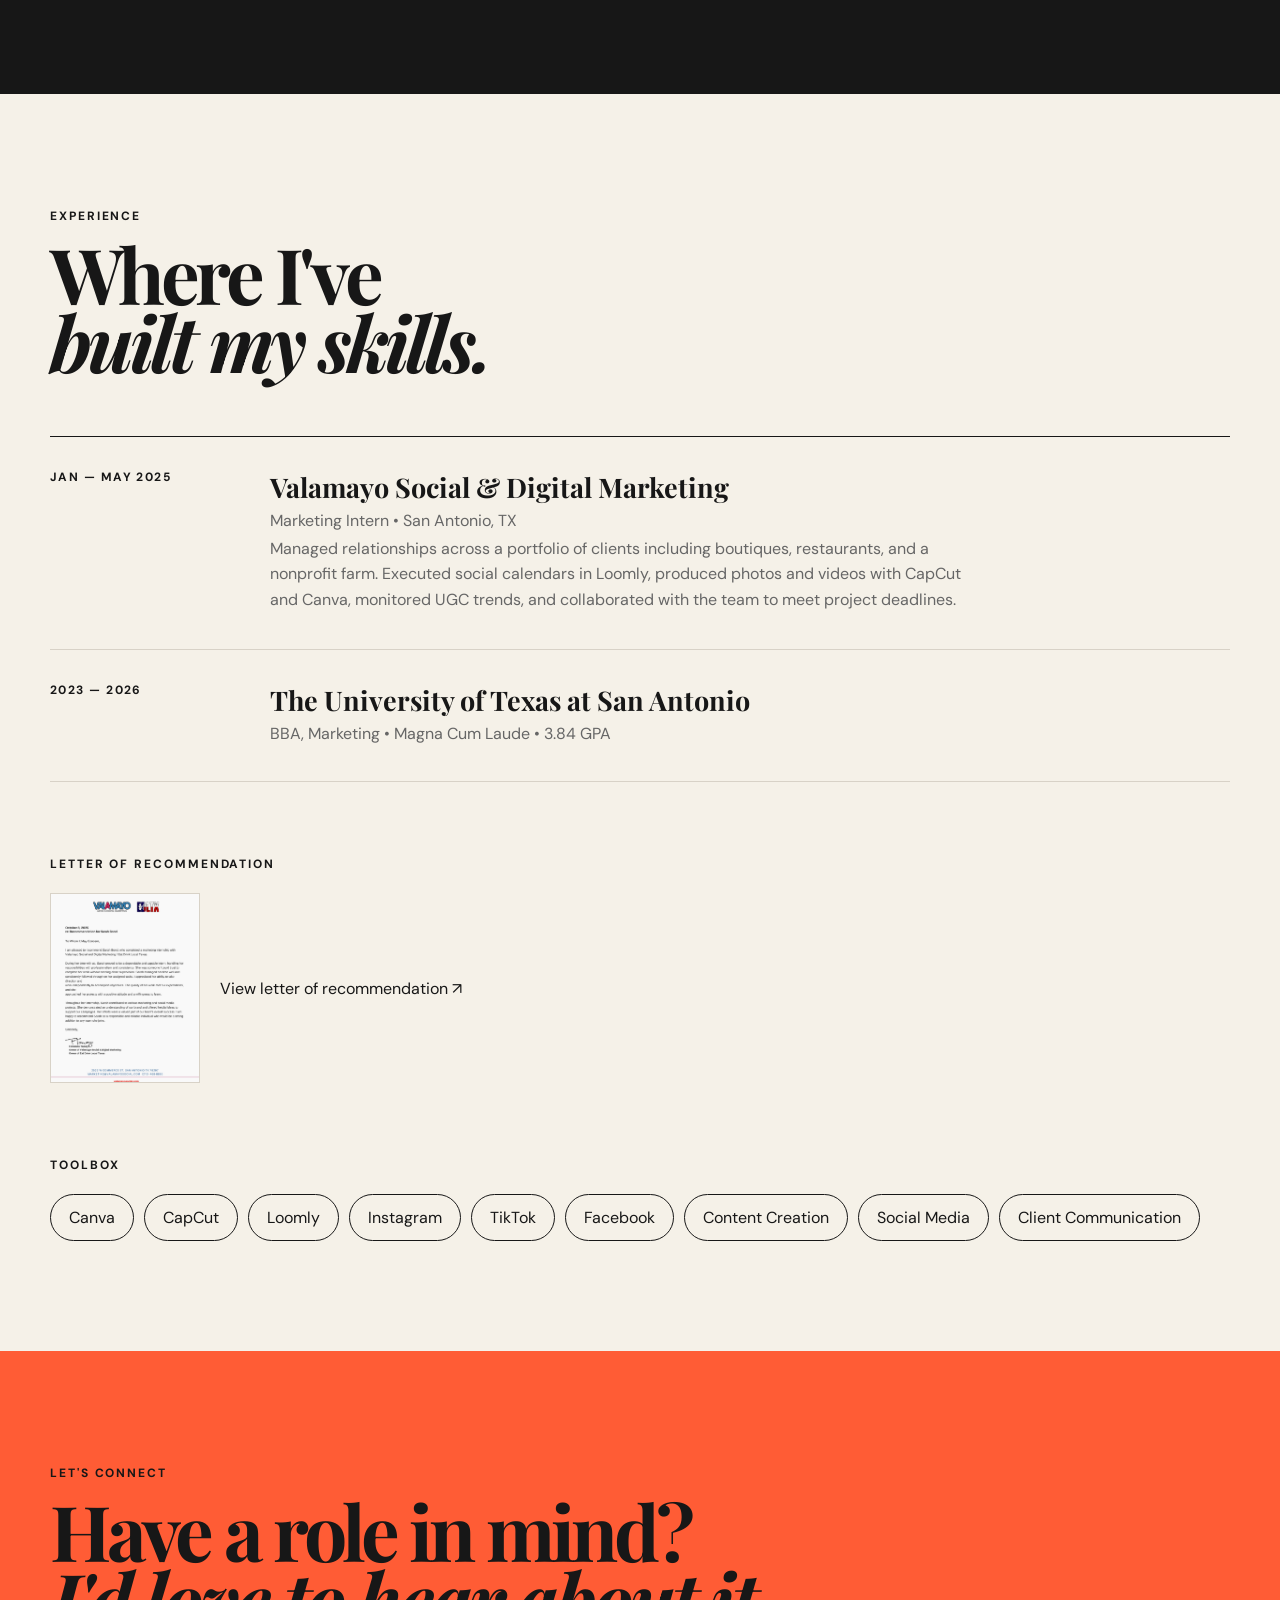
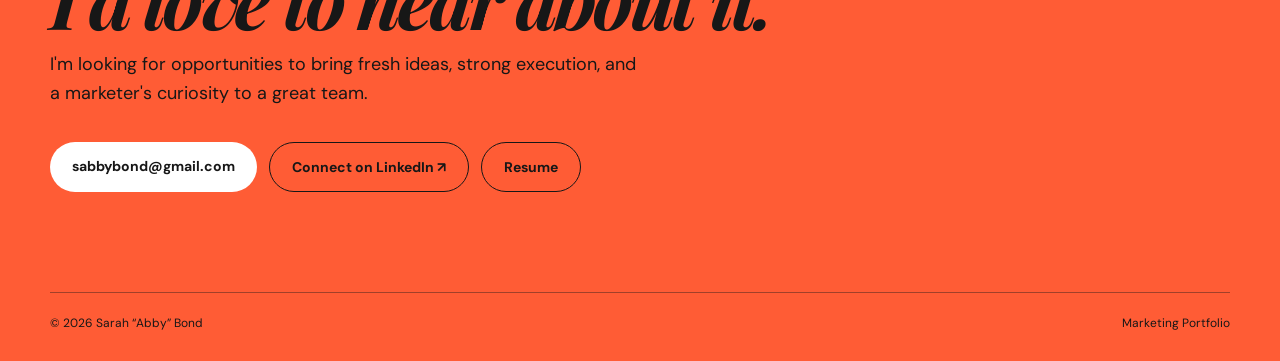
==== commit 36170140: "Replace broken Calvary Farms photo with seven original farm photos" ====
--- a/index.html
+++ b/index.html
@@ -117,7 +117,13 @@
       <section class="portfolio-gallery" aria-label="Content photography">
         <div class="gallery-heading"><span class="kicker">CONTENT PHOTOGRAPHY</span><h3>Visual work from the field.</h3><p>Original photography captured for social content and portfolio work.</p></div>
         <div class="gallery-grid">
-          <figure class="gallery-item gallery-item-featured"><img src="assets/images/IMG_3374%20copycalvaryfarms.JPG" alt="Animal content photographed at Calvary Farms"><figcaption><b>Calvary Farms</b><span>On-location animal & social content</span></figcaption></figure>
+          <figure class="gallery-item gallery-item-featured"><img src="assets/images/calvary-farms-cow-hay.jpg" alt="Cow beside a hay bale at Calvary Farms" loading="lazy" ><figcaption><b>Calvary Farms</b><span>Original photography</span></figcaption></figure>
+          <figure class="gallery-item"><img src="assets/images/calvary-farms-cow-feeding.jpg" alt="Cow eating hay at Calvary Farms" loading="lazy"><figcaption><b>Calvary Farms</b><span>Original photography</span></figcaption></figure>
+          <figure class="gallery-item"><img src="assets/images/calvary-farms-cow-pasture.jpg" alt="Cow standing in a sunny pasture at Calvary Farms" loading="lazy"><figcaption><b>Calvary Farms</b><span>Original photography</span></figcaption></figure>
+          <figure class="gallery-item"><img src="assets/images/calvary-farms-cattle.jpg" alt="Cattle photographed up close at Calvary Farms" loading="lazy"><figcaption><b>Calvary Farms</b><span>Original photography</span></figcaption></figure>
+          <figure class="gallery-item"><img src="assets/images/calvary-farms-longhorn.jpg" alt="Longhorn facing the camera at Calvary Farms" loading="lazy"><figcaption><b>Calvary Farms</b><span>Original photography</span></figcaption></figure>
+          <figure class="gallery-item"><img src="assets/images/calvary-farms-pig.jpg" alt="Pig exploring its enclosure at Calvary Farms" loading="lazy"><figcaption><b>Calvary Farms</b><span>Original photography</span></figcaption></figure>
+          <figure class="gallery-item"><img src="assets/images/calvary-farms-goat.jpg" alt="Goat portrait at Calvary Farms" loading="lazy"><figcaption><b>Calvary Farms</b><span>Original photography</span></figcaption></figure>
           <figure class="gallery-item"><img src="assets/images/IMG_2871.jpg" alt="Original portfolio photography"><figcaption><b>Original Content</b><span>Photography & visual storytelling</span></figcaption></figure>
           <figure class="gallery-item"><img src="assets/images/IMG_2873.jpg" alt="Original portfolio photography"><figcaption><b>Original Content</b><span>Photography & visual storytelling</span></figcaption></figure>
           <figure class="gallery-item"><img src="assets/images/IMG_3330.JPG" alt="Original portfolio photography"><figcaption><b>Original Content</b><span>Photography & visual storytelling</span></figcaption></figure>
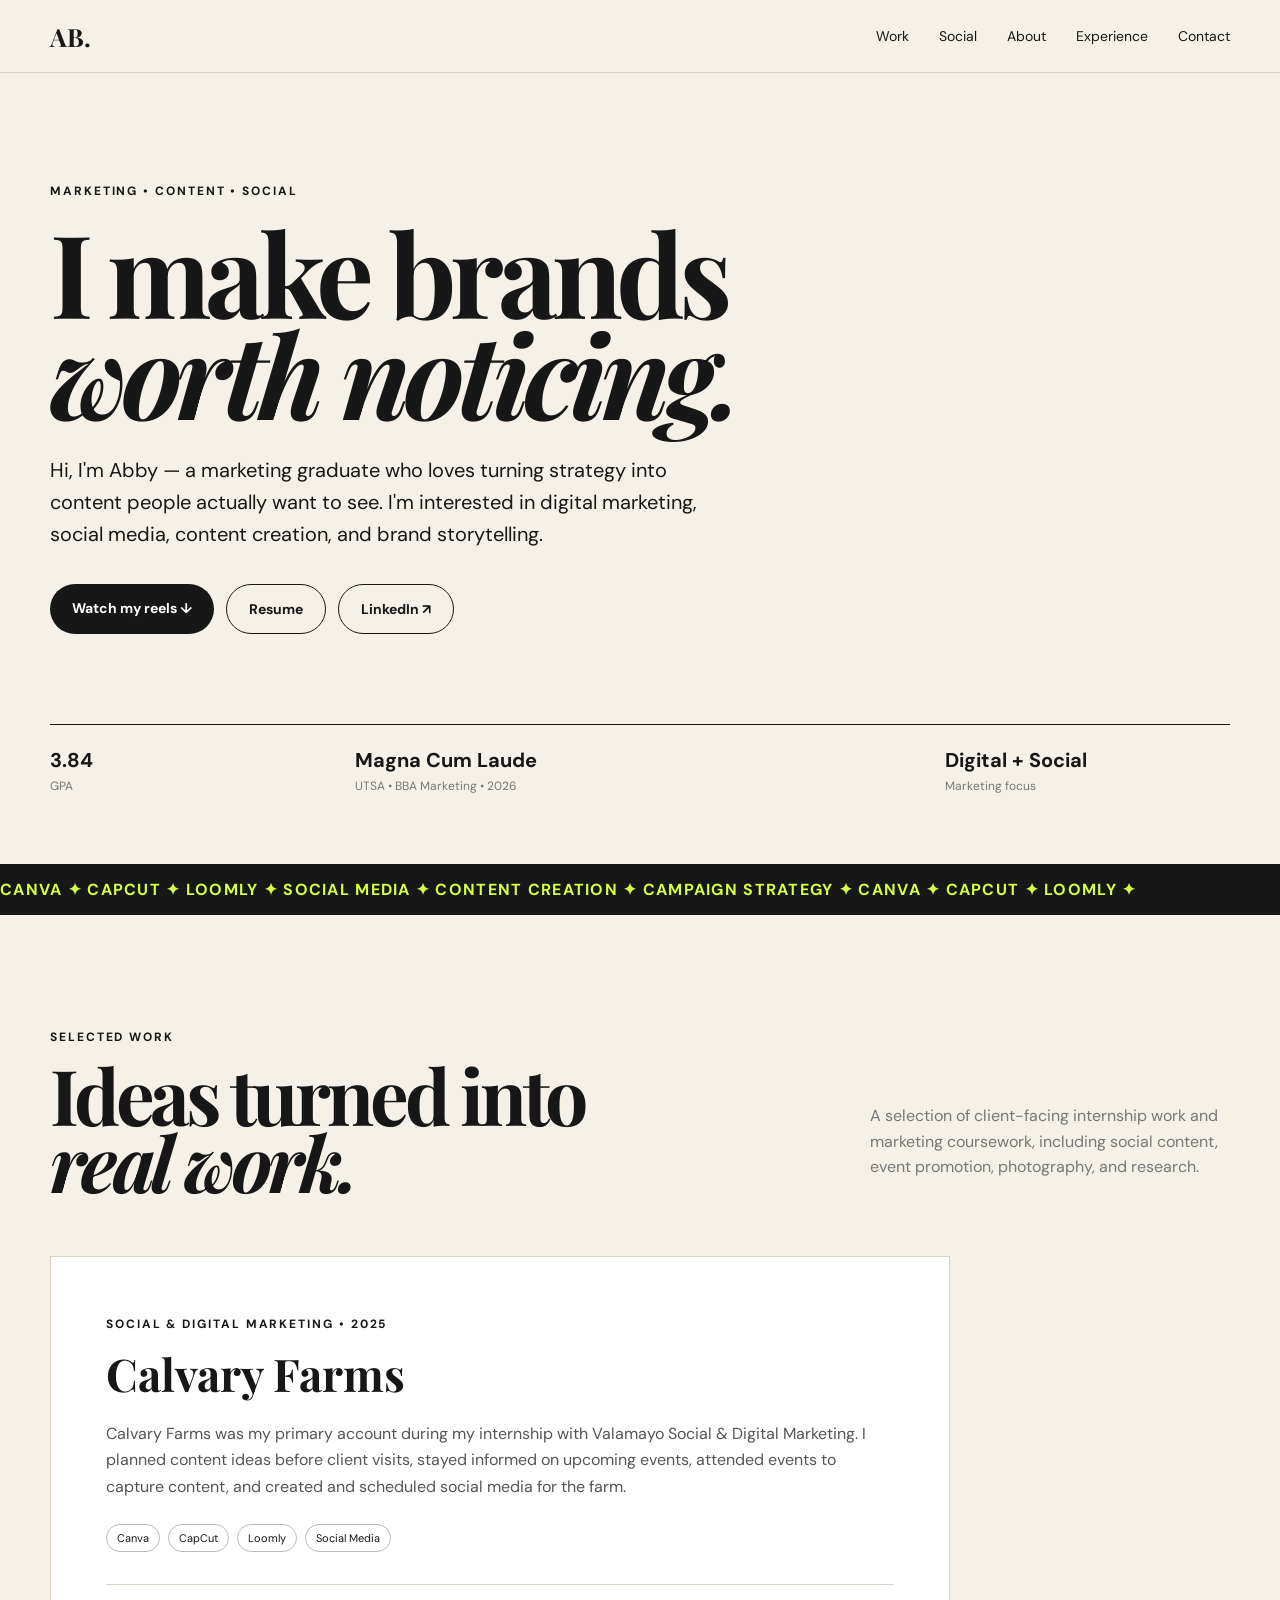
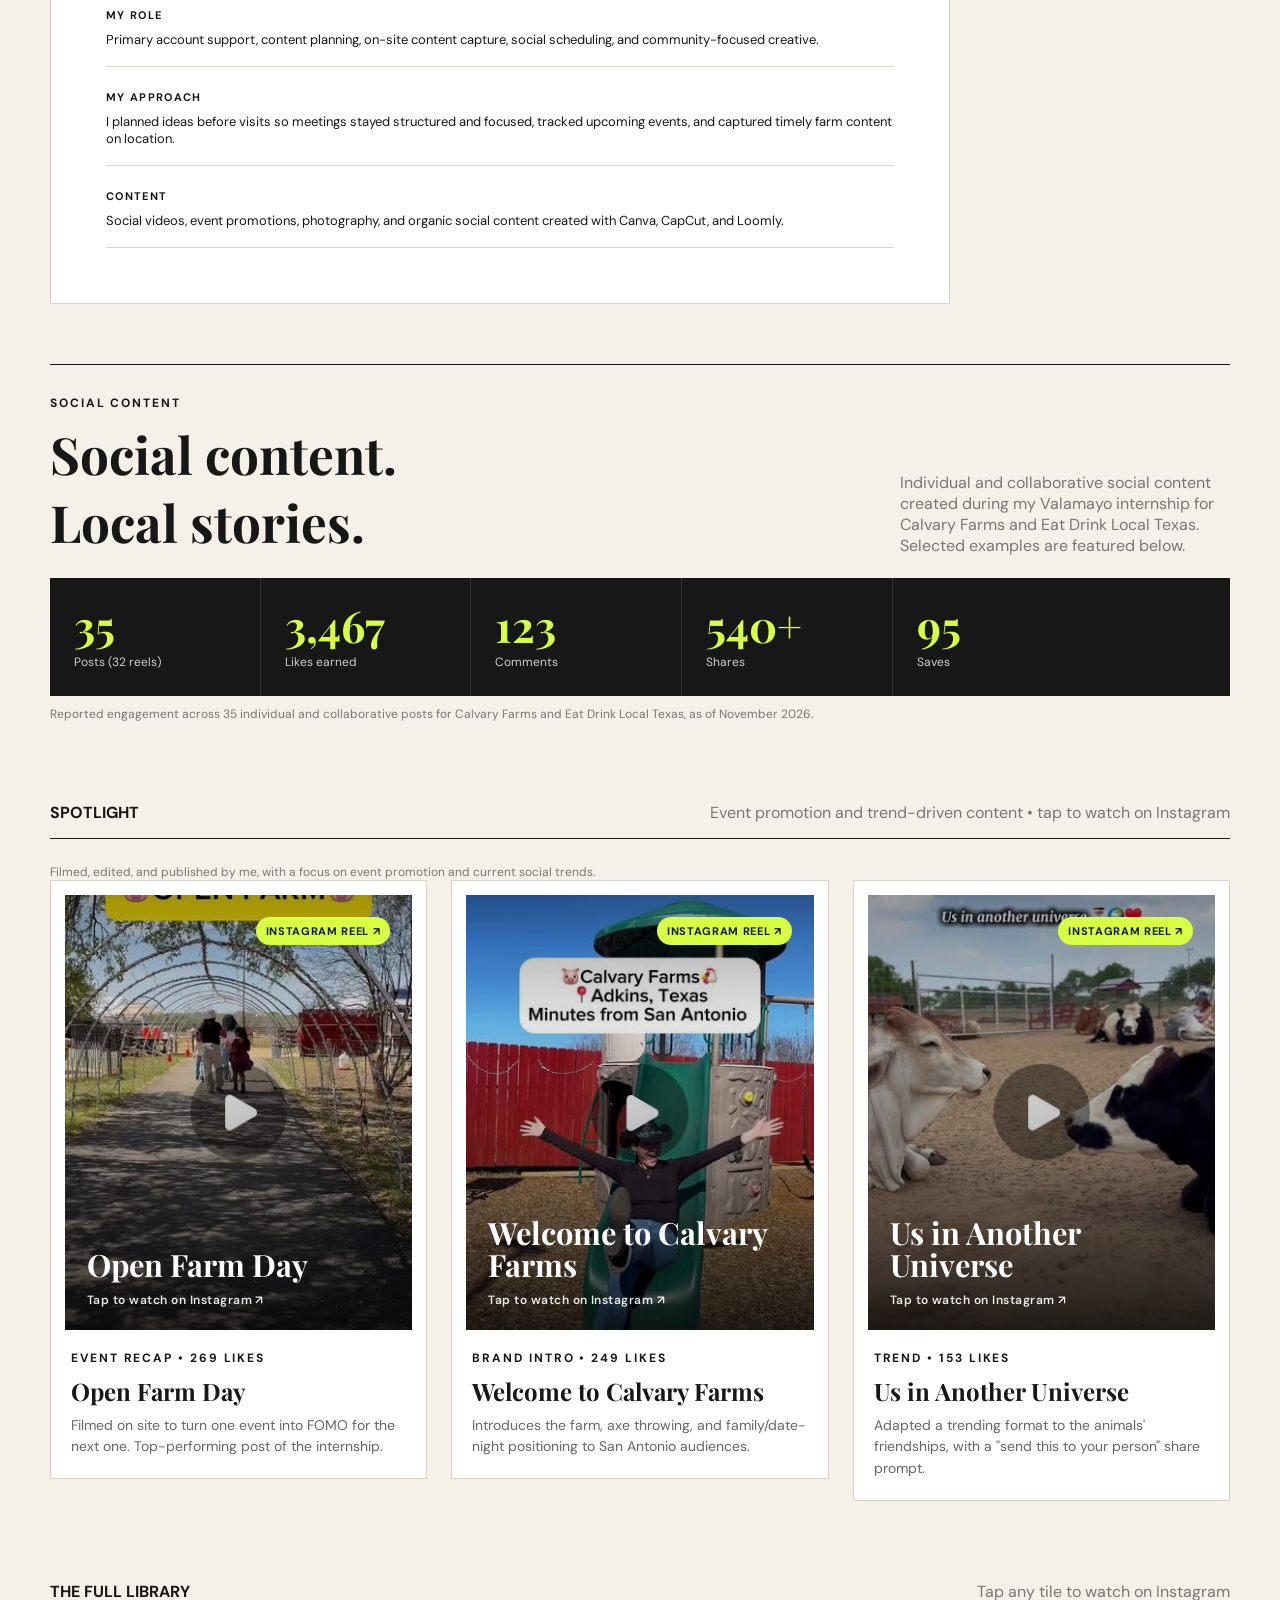
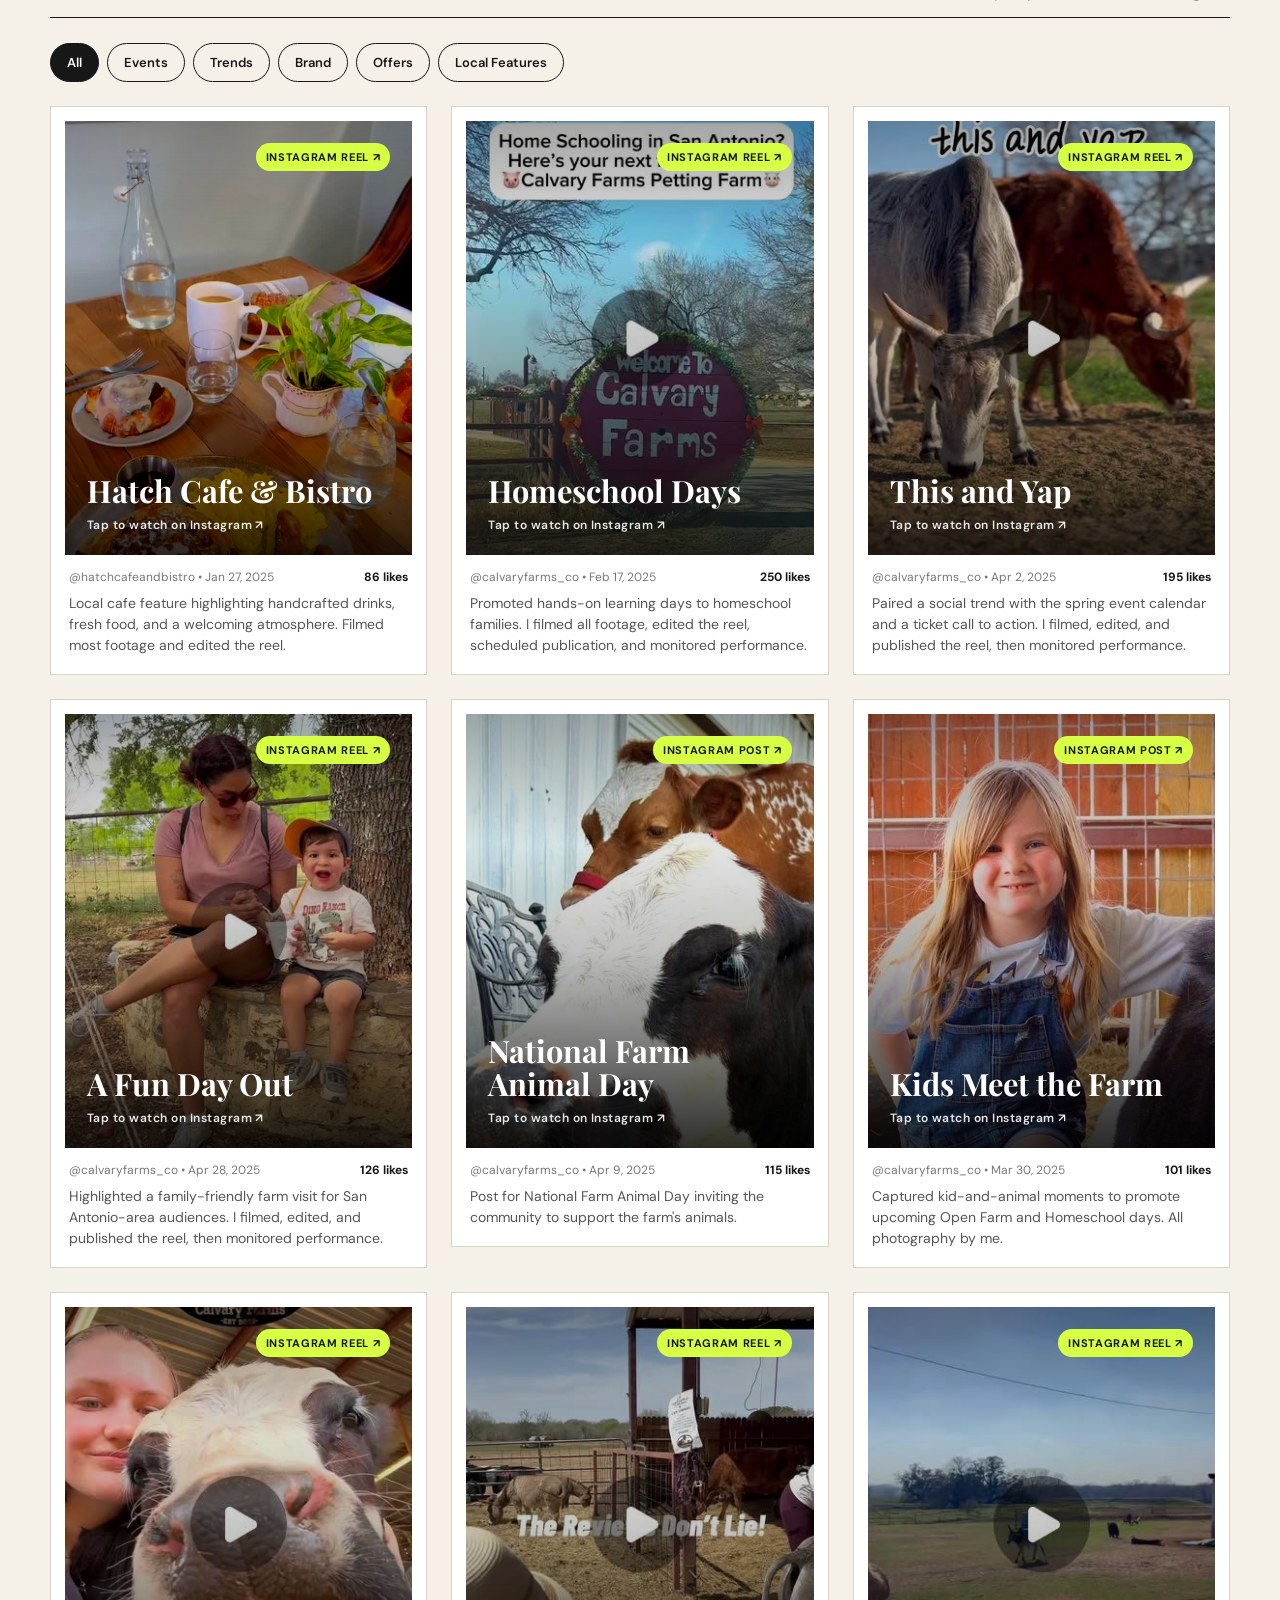
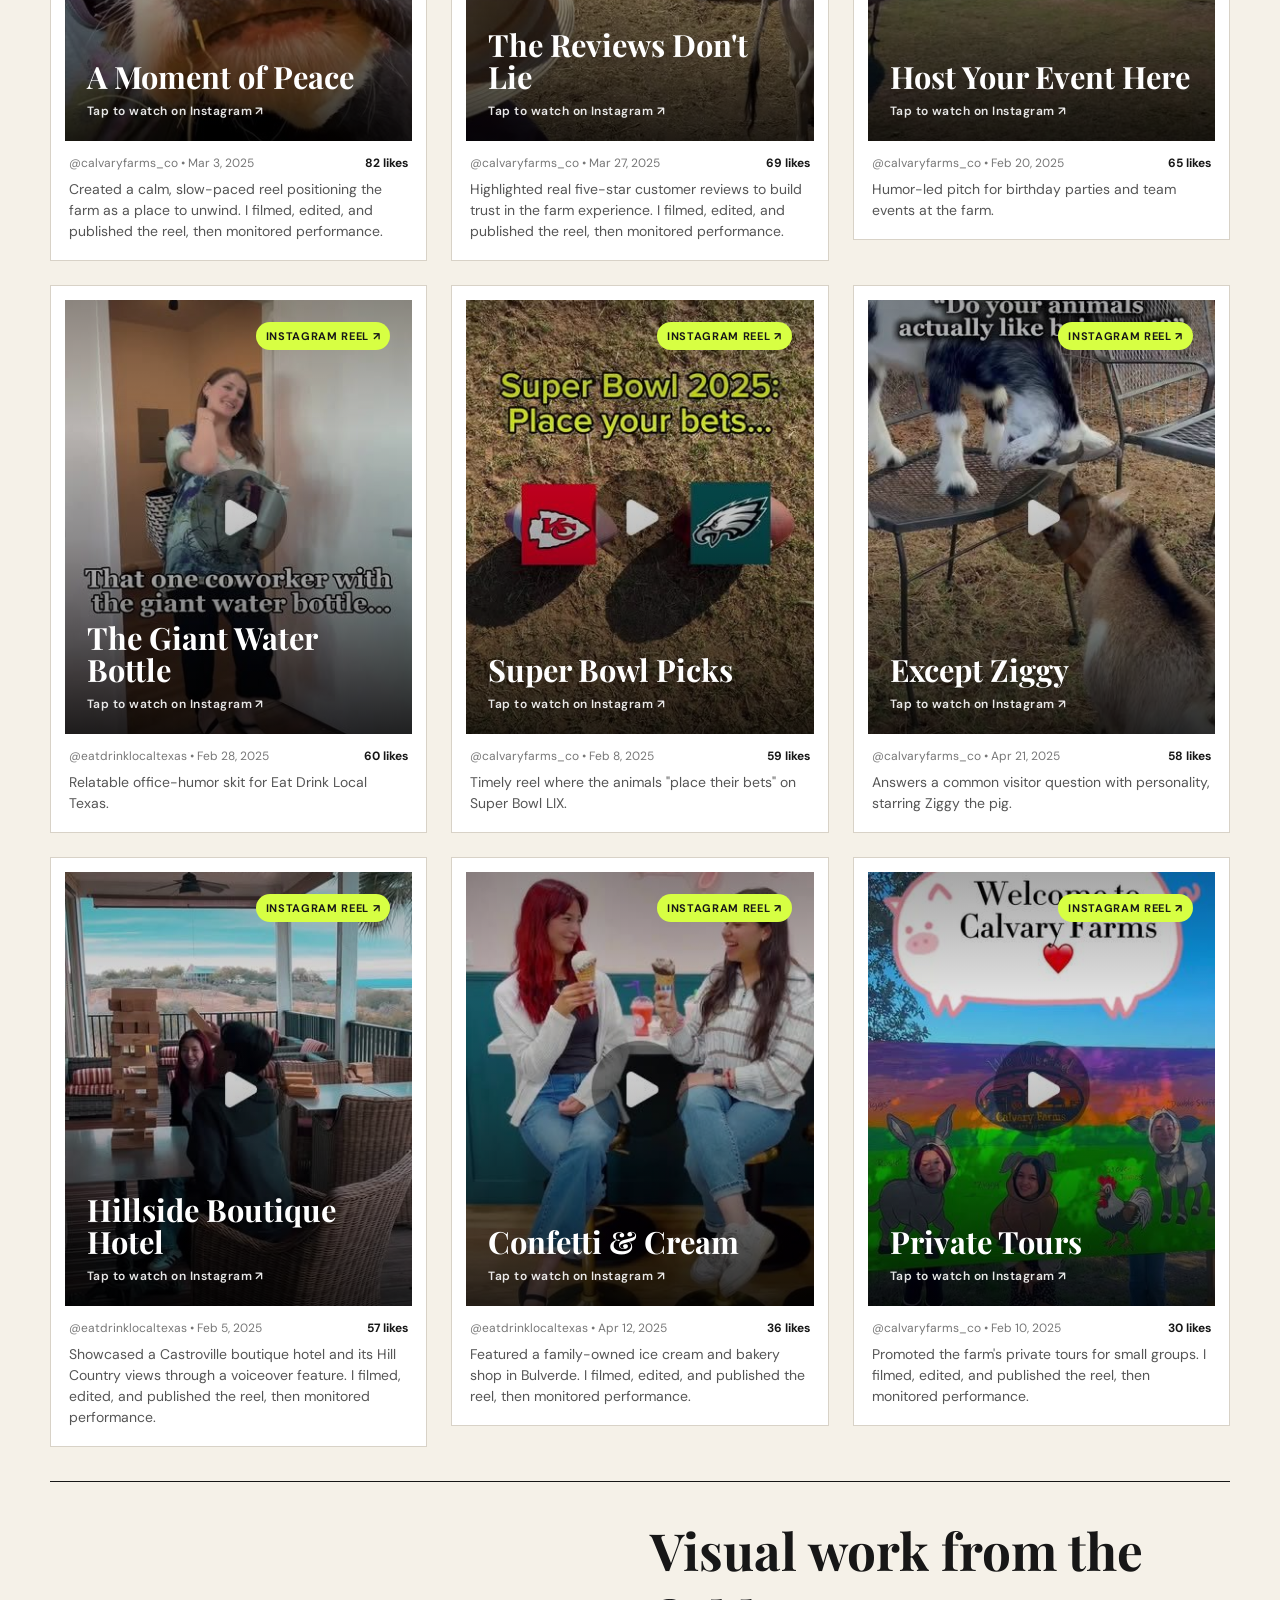
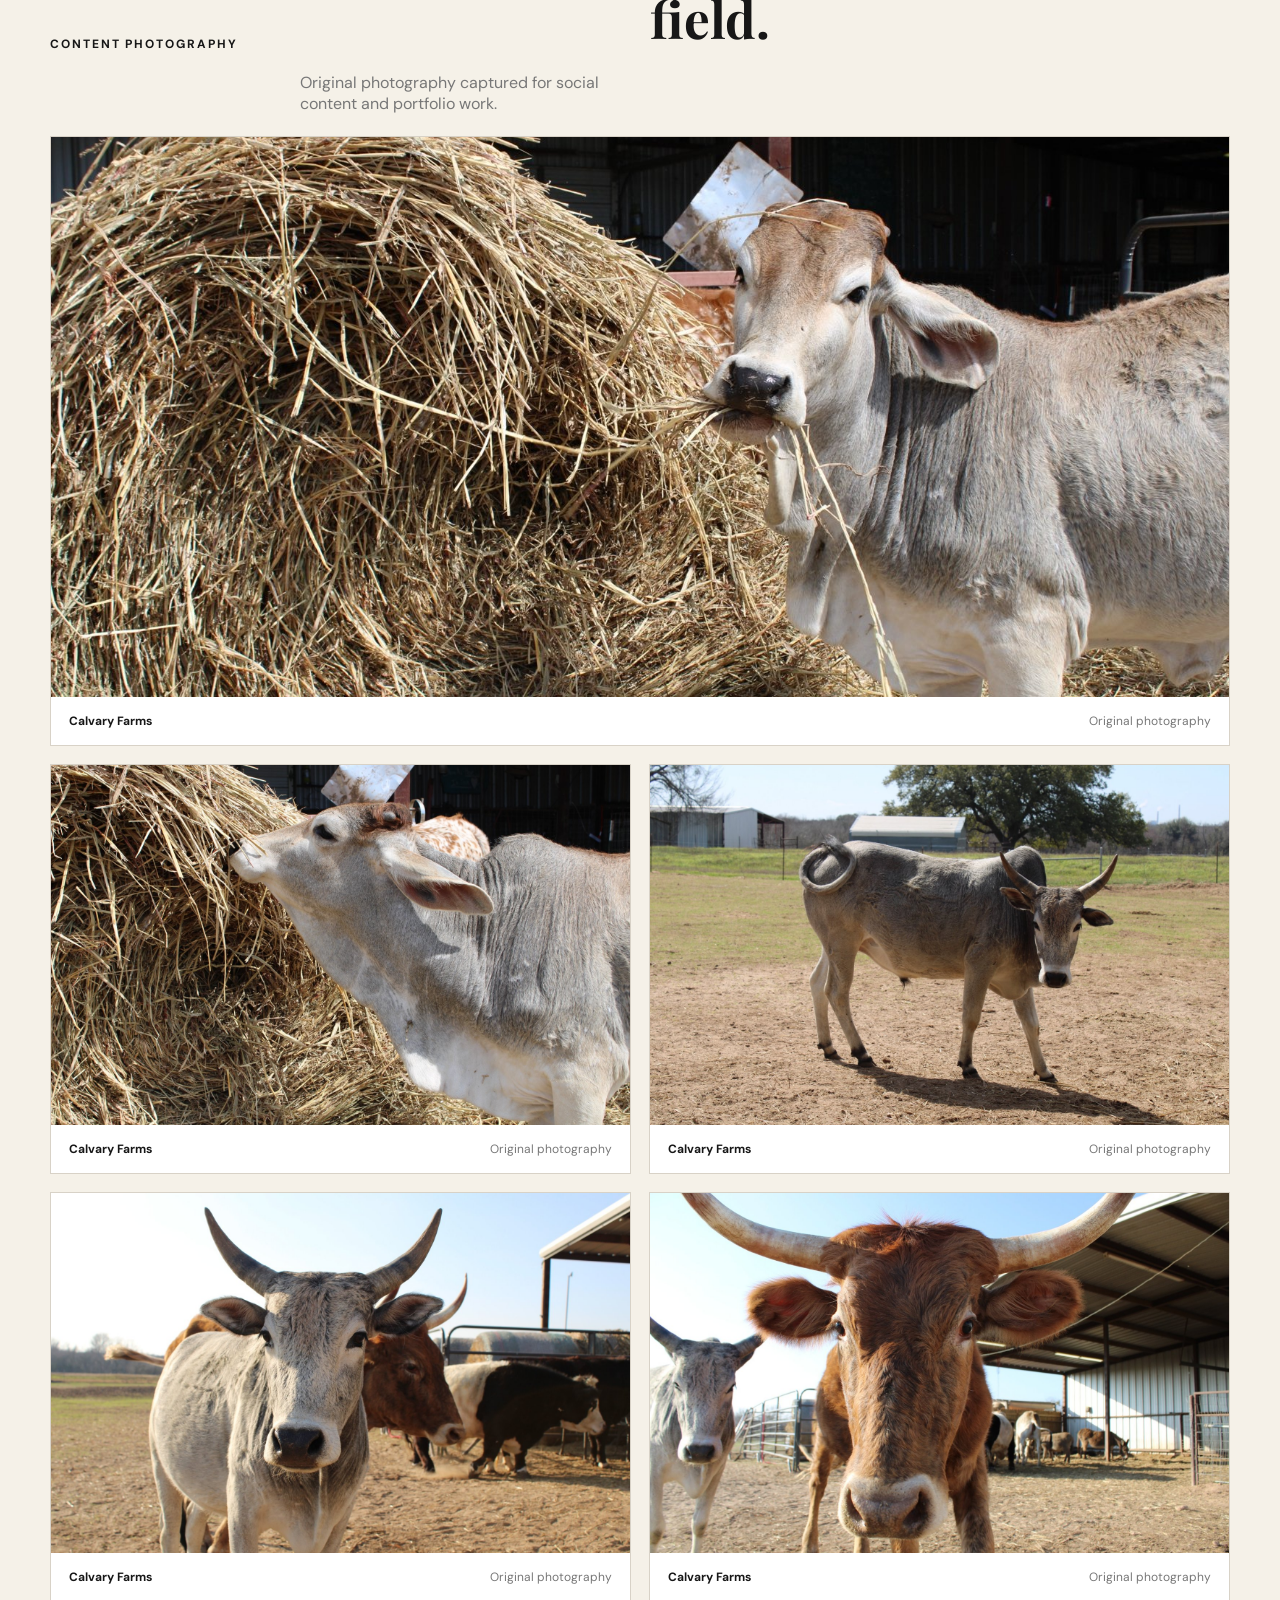
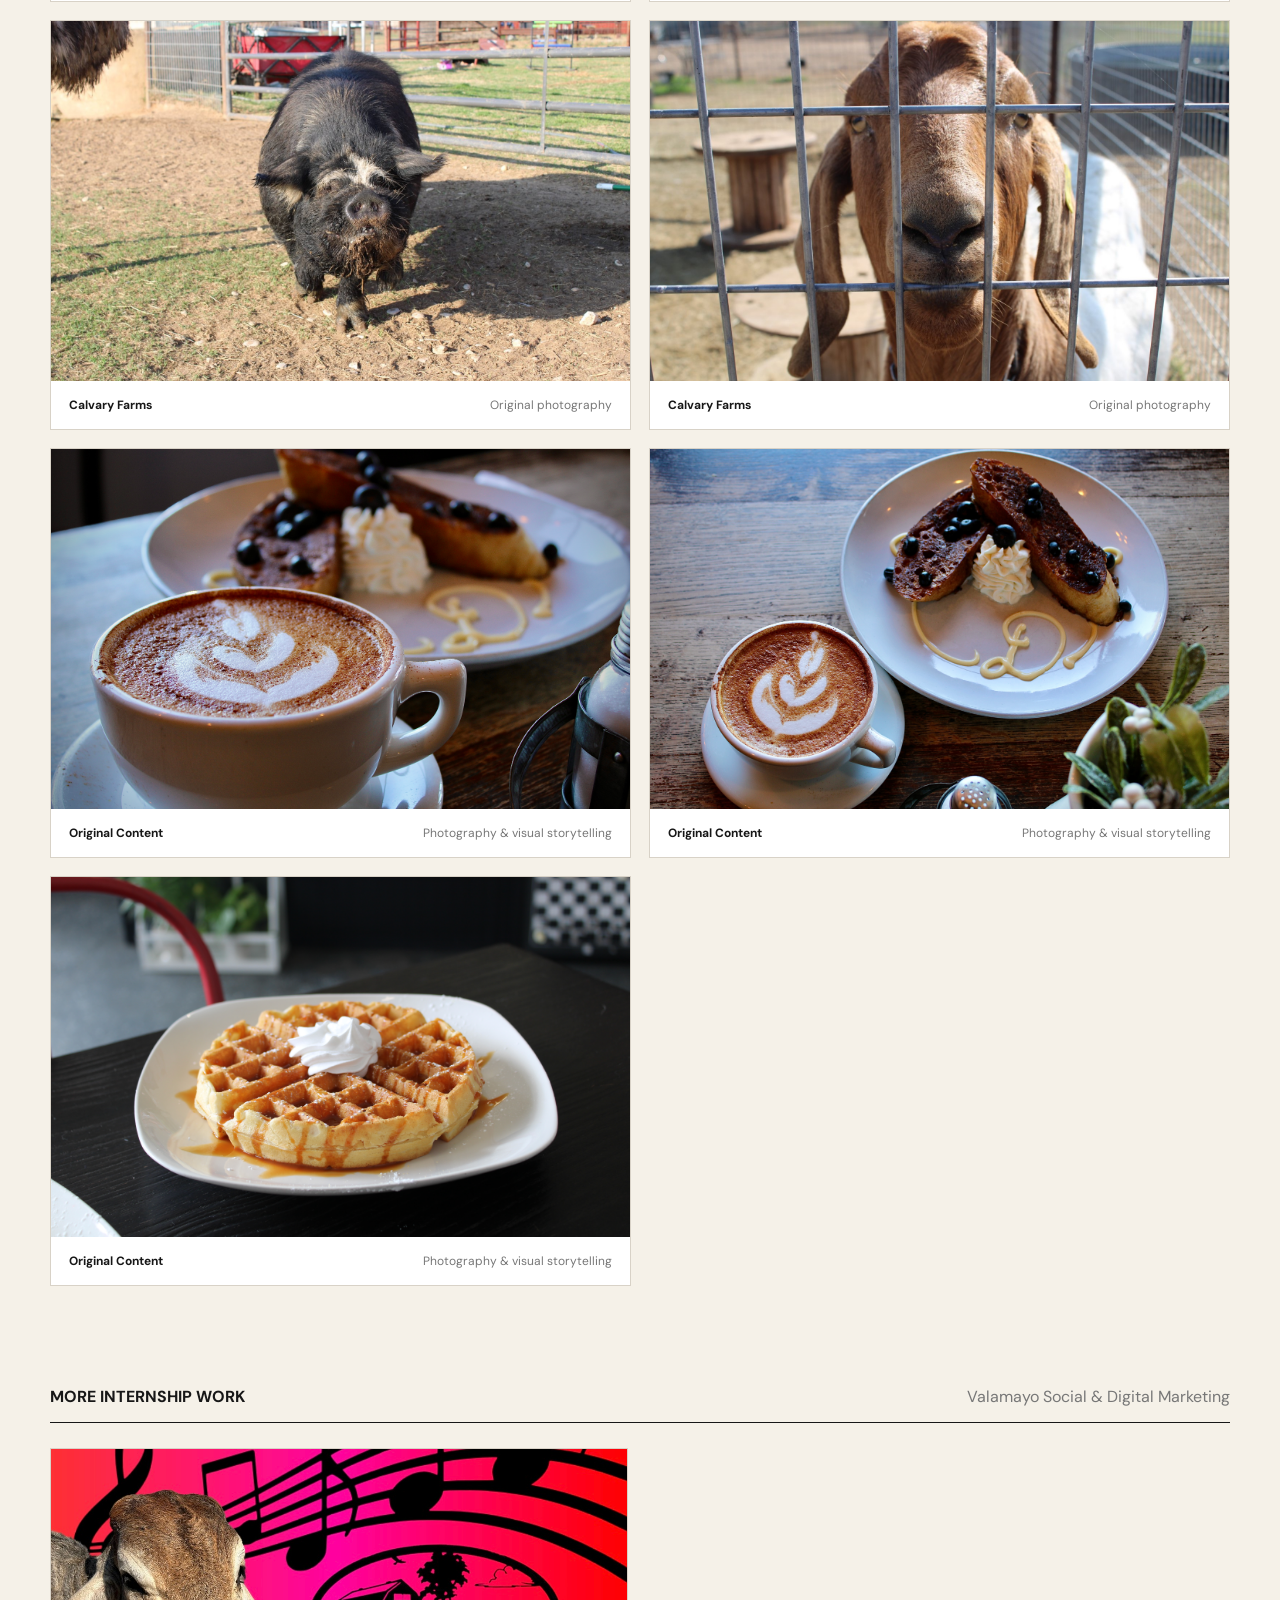
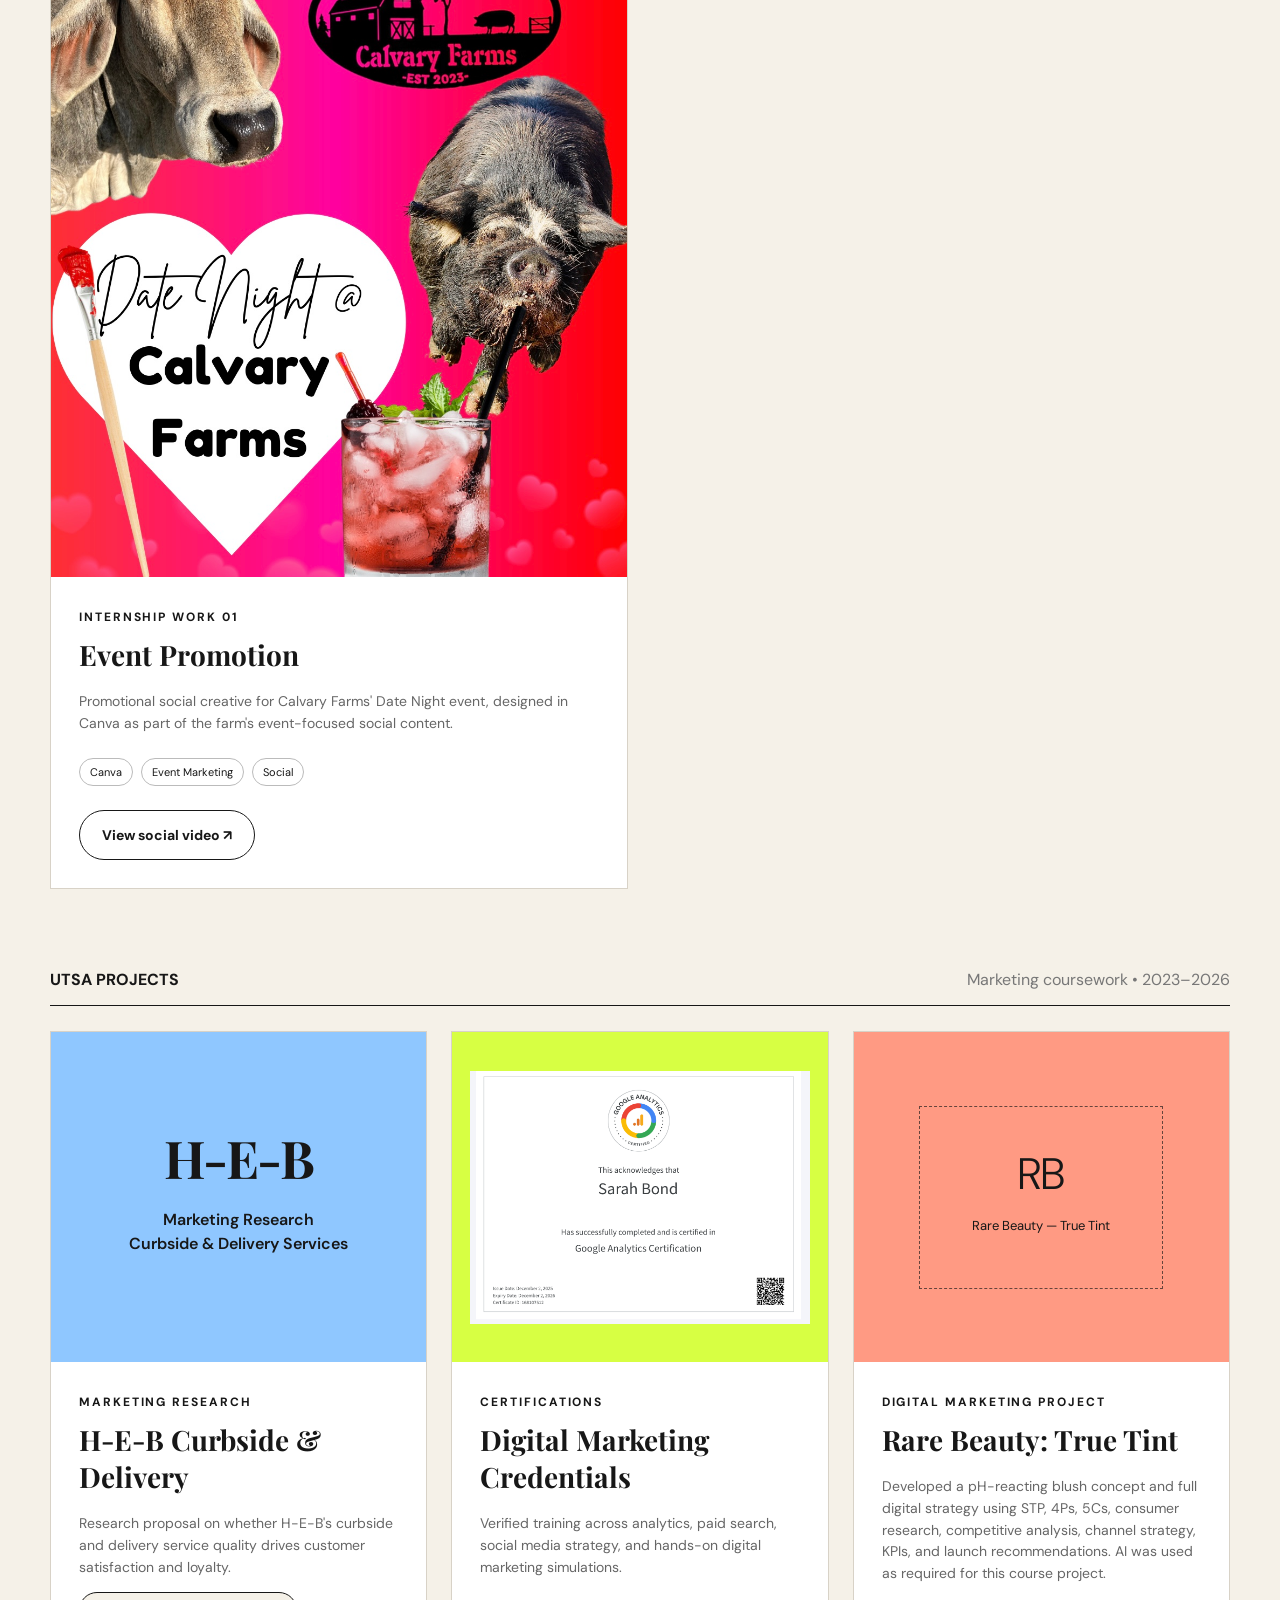
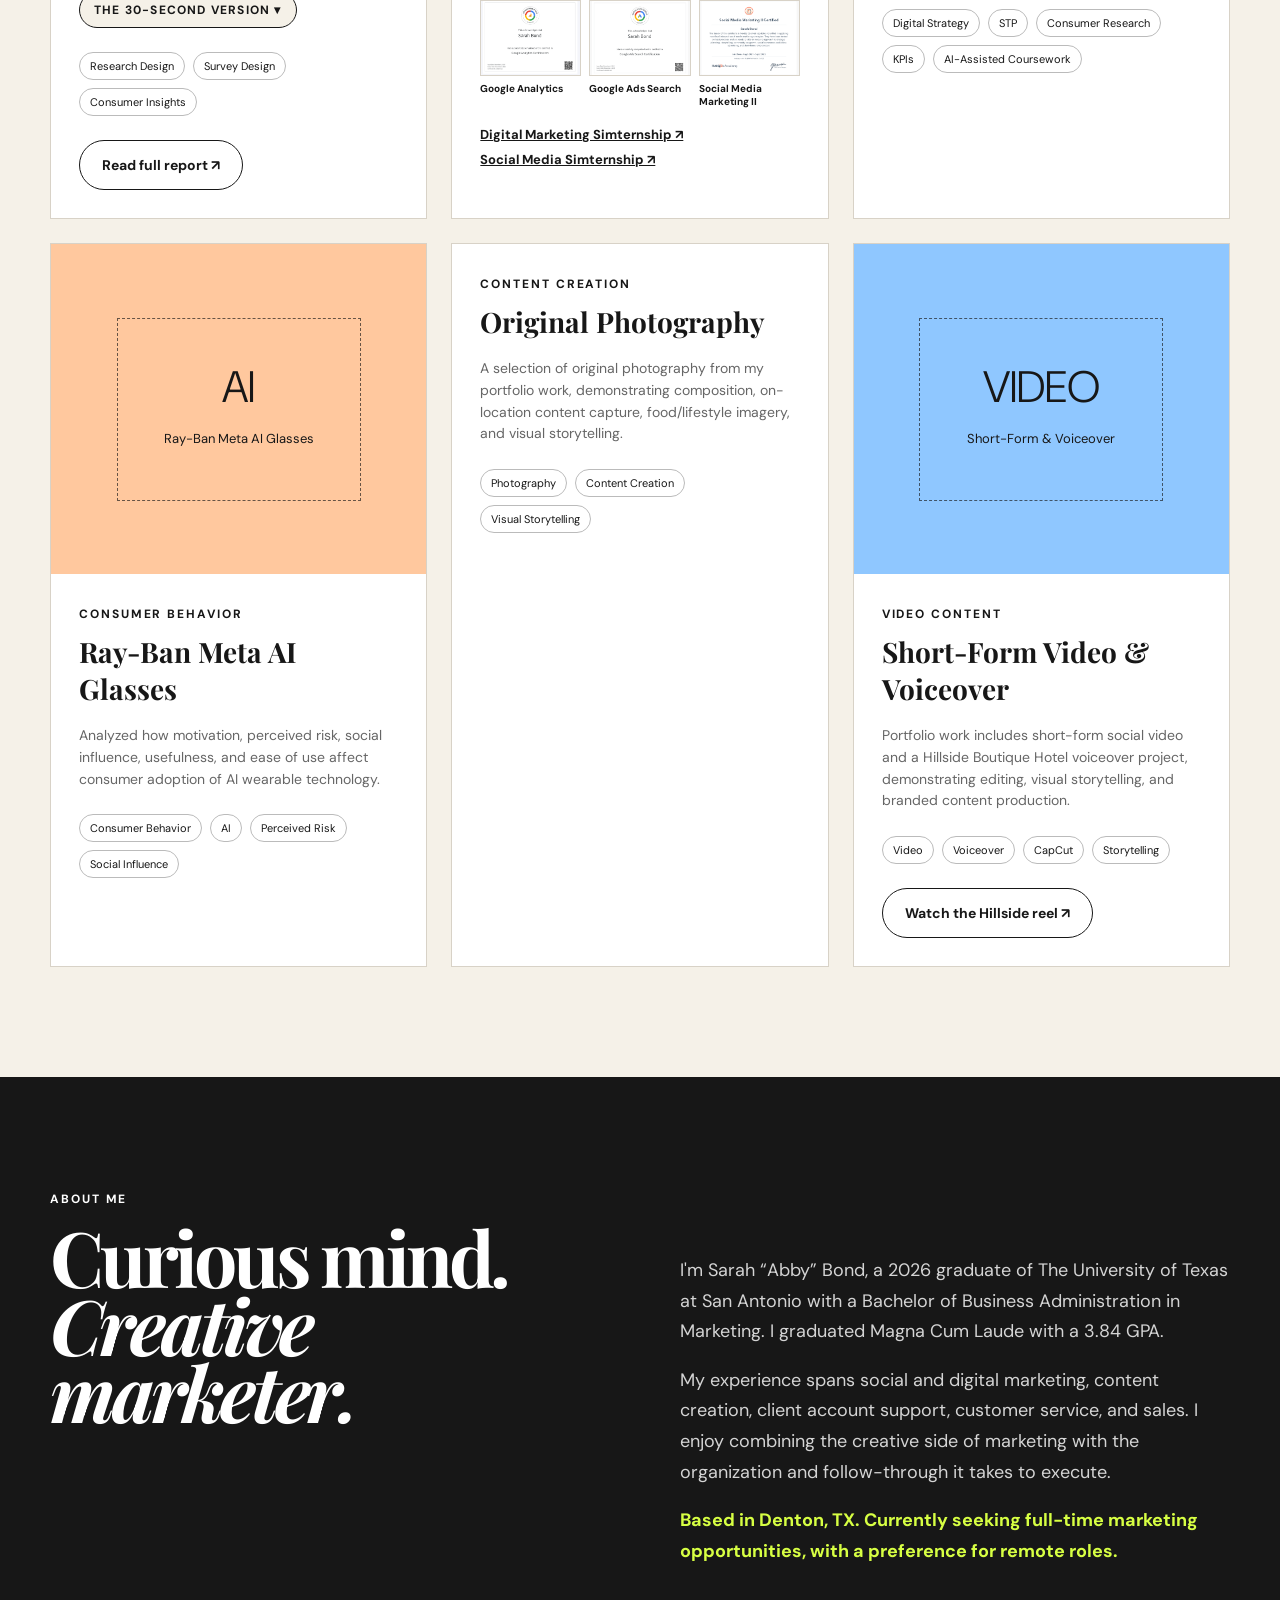
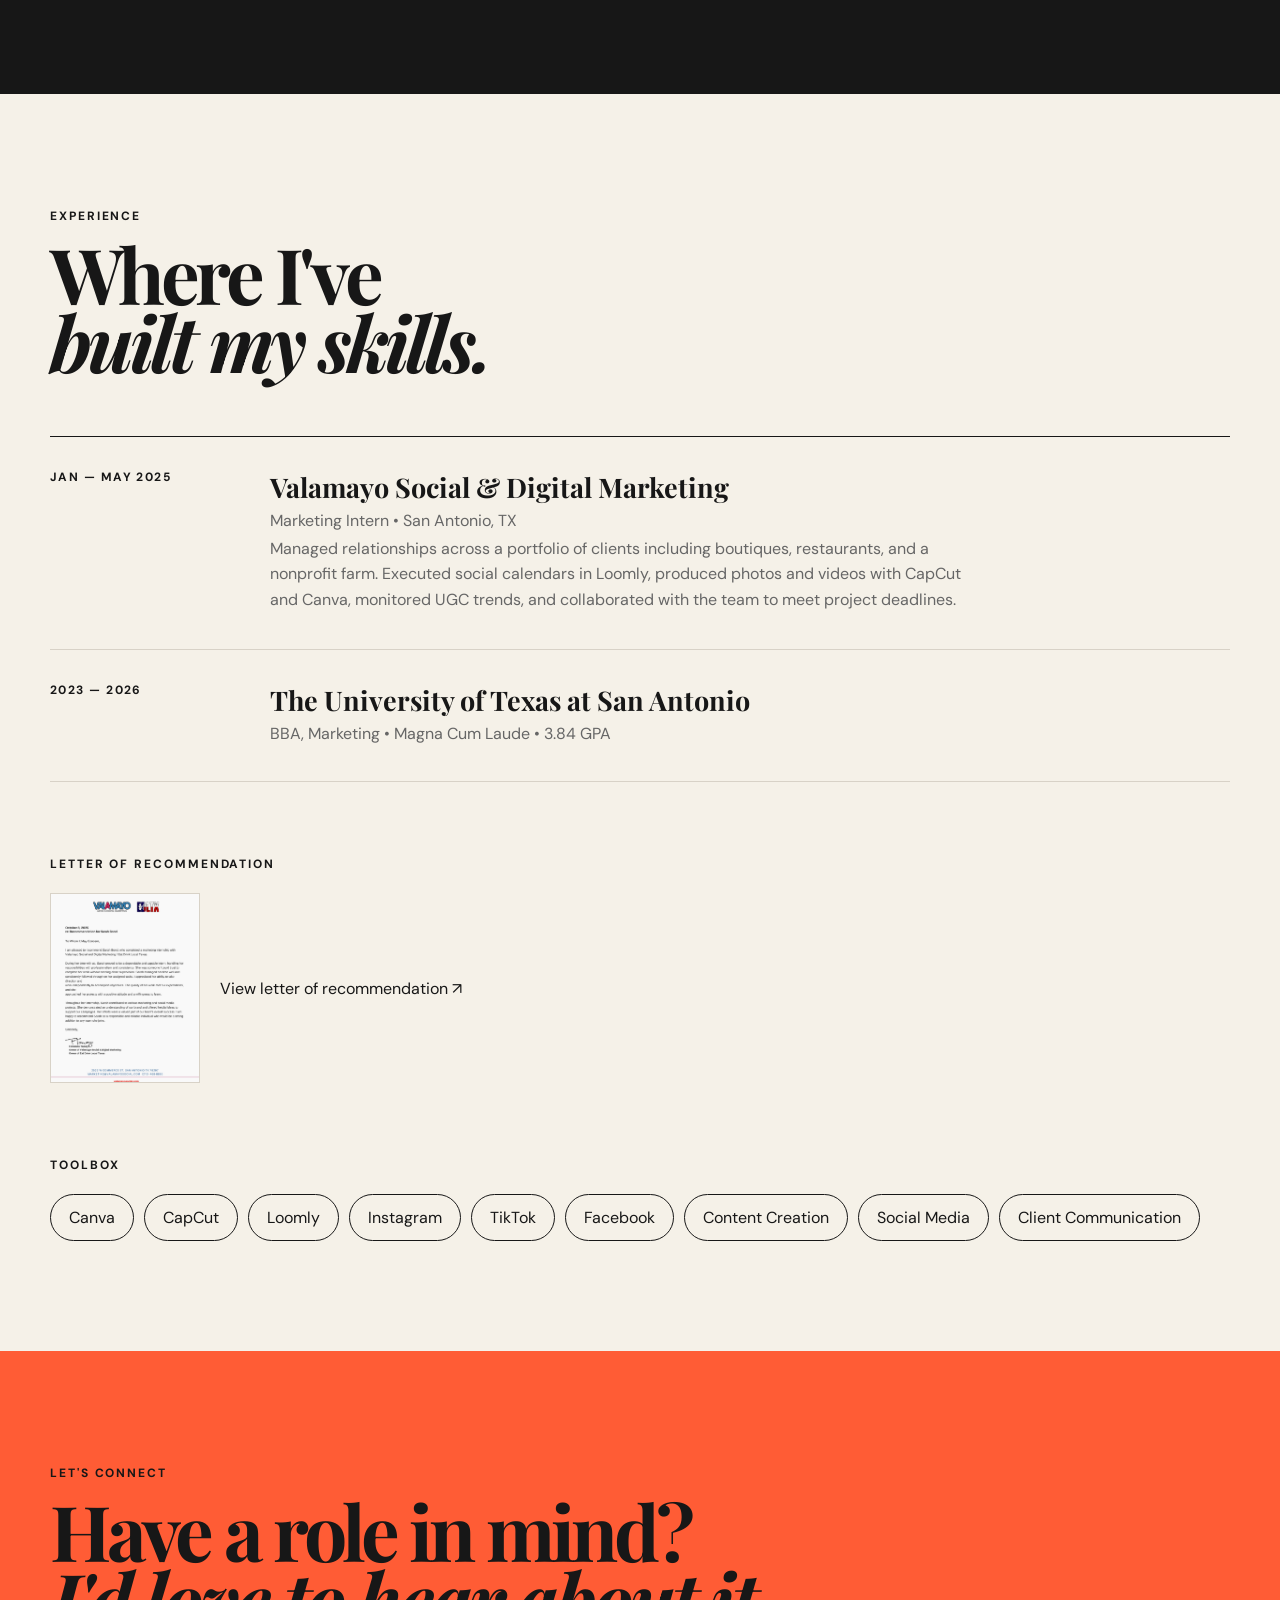
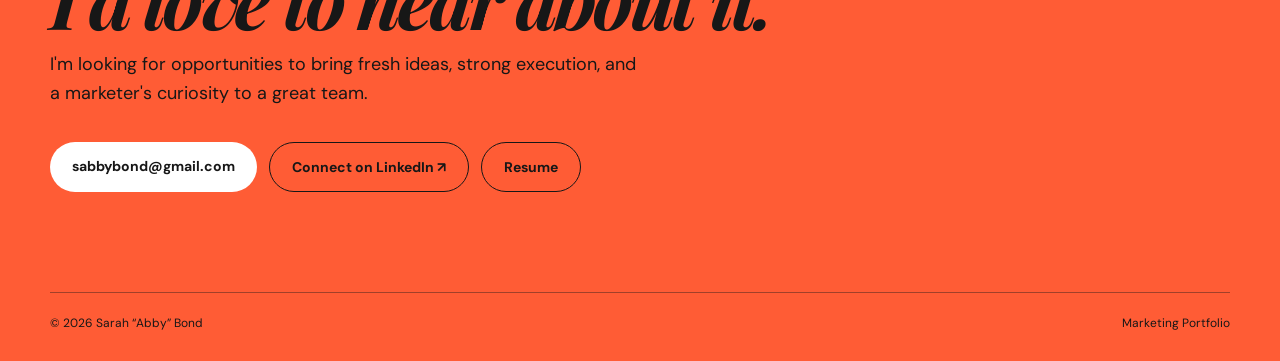
==== commit 050be35e: "Remove Client Social Video internship work card" ====
--- a/index.html
+++ b/index.html
@@ -114,7 +114,7 @@
         </div>
       </section>
 
-      <section class="portfolio-gallery" aria-label="Content photography">
+      <section id="photography" class="portfolio-gallery" aria-label="Content photography">
         <div class="gallery-heading"><span class="kicker">CONTENT PHOTOGRAPHY</span><h3>Visual work from the field.</h3><p>Original photography captured for social content and portfolio work.</p></div>
         <div class="gallery-grid">
           <figure class="gallery-item gallery-item-featured"><img src="assets/images/calvary-farms-cow-hay.jpg" alt="Cow beside a hay bale at Calvary Farms" loading="lazy" ><figcaption><b>Calvary Farms</b><span>Original photography</span></figcaption></figure>
@@ -136,10 +136,7 @@
           <div class="card-visual media-card"><img src="assets/images/Date%20Night%20%40%20Calvary%20Farms.png.jpg" alt="Date Night at Calvary Farms promotional graphic"></div>
           <div class="card-copy"><span>INTERNSHIP WORK 01</span><h3>Event Promotion</h3><p>Promotional social creative for Calvary Farms' Date Night event, designed in Canva as part of the farm's event-focused social content.</p><div class="tags"><span>Canva</span><span>Event Marketing</span><span>Social</span></div><a class="button ghost" href="https://new.express.adobe.com/id/urn:aaid:sc:VA6C2:4425aae2-ffd4-4020-a286-175e56ab475f?invite=true&accept=true&promoid=Z2G1FQKR&mv=other&preload=sharesheet" target="_blank" rel="noopener">View social video ↗</a></div>
         </article>
-        <article class="project-card">
-          <div class="card-visual dark"><div class="upload-placeholder small"><span>▶</span><p>Happy Customer at Calvary Farms</p></div></div>
-          <div class="card-copy"><span>INTERNSHIP WORK 02</span><h3>Client Social Video</h3><p>Short-form client content centered on the customer experience at Calvary Farms, created for social media.</p><div class="tags"><span>CapCut</span><span>Video</span><span>Client Content</span></div><a class="button ghost" href="https://new.express.adobe.com/id/urn:aaid:sc:VA6C2:3b2e0595-e844-4543-9d7c-e76cec33c920?invite=true&accept=true&promoid=Z2G1FQKR&mv=other&preload=sharesheet" target="_blank" rel="noopener">View video ↗</a></div>
-        </article>
+
       </div>
 
       <div class="subhead school"><span>UTSA PROJECTS</span><p>Marketing coursework • 2023–2026</p></div>
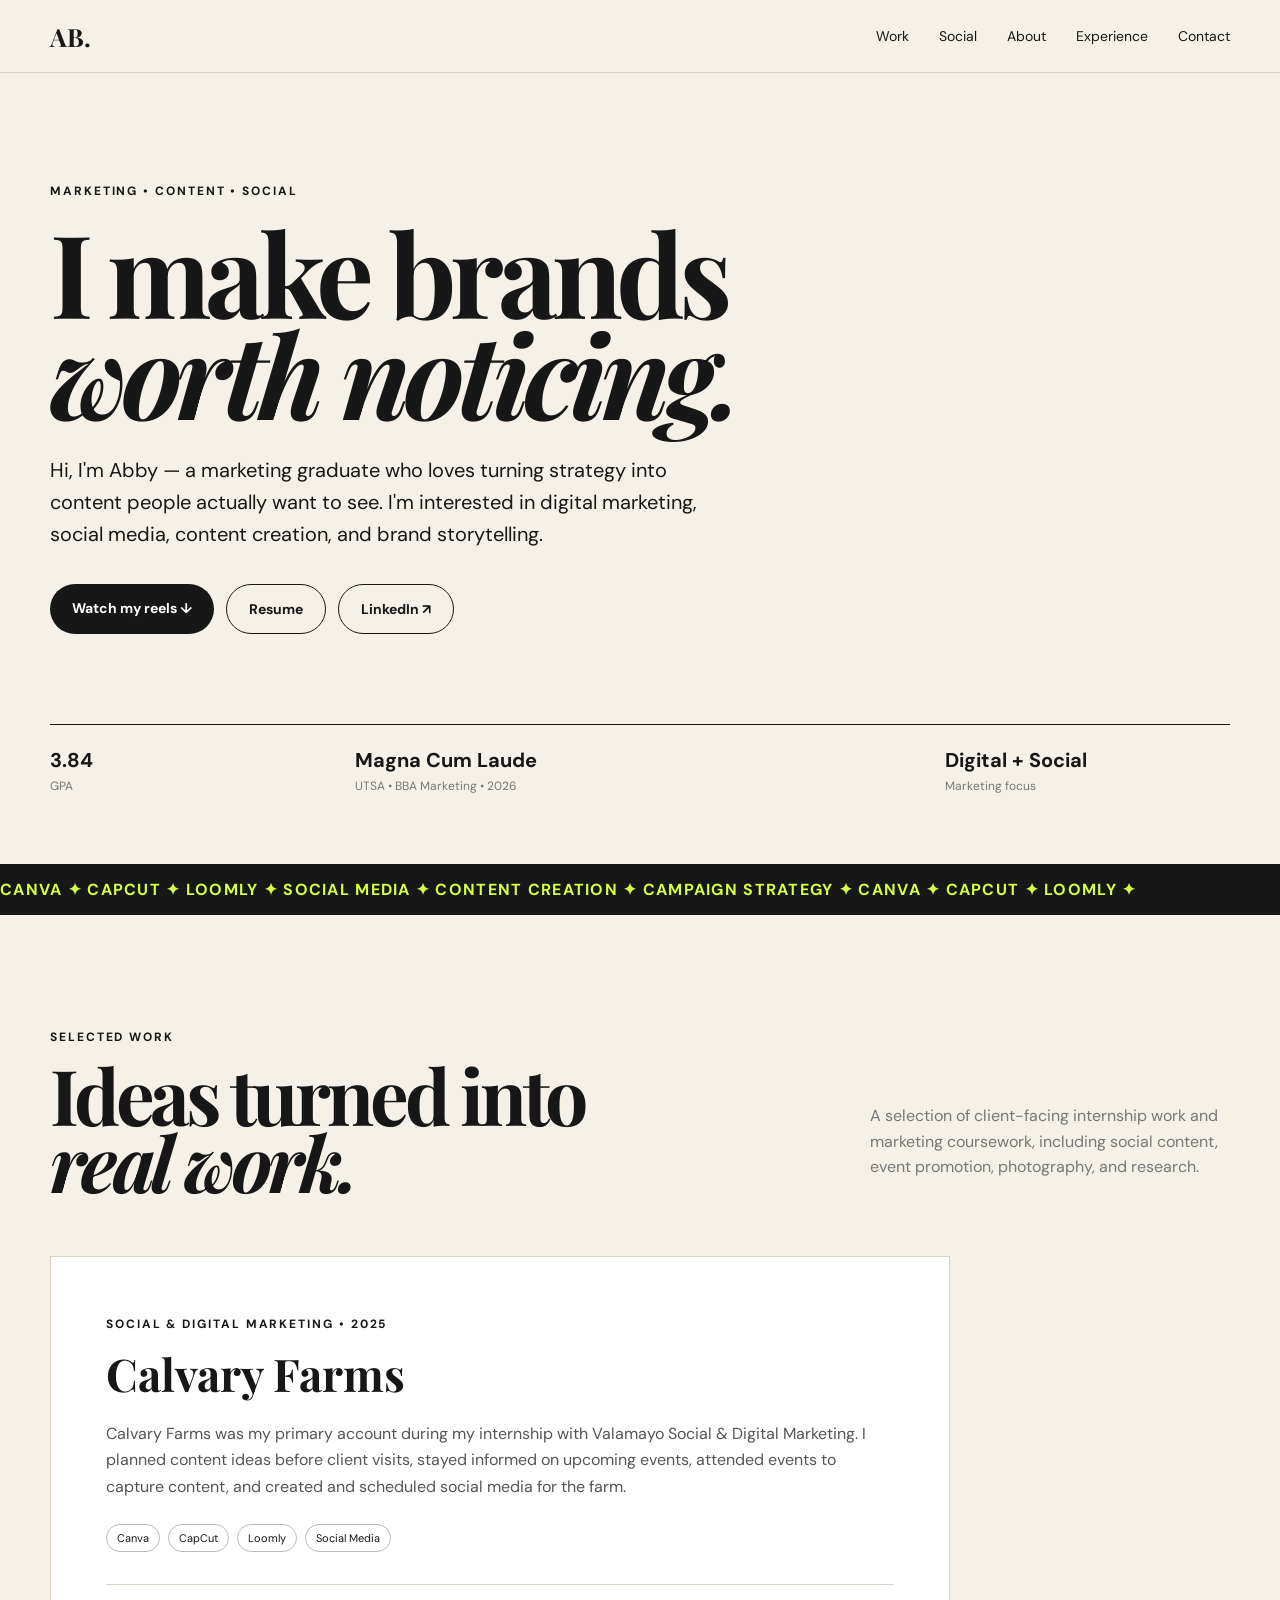
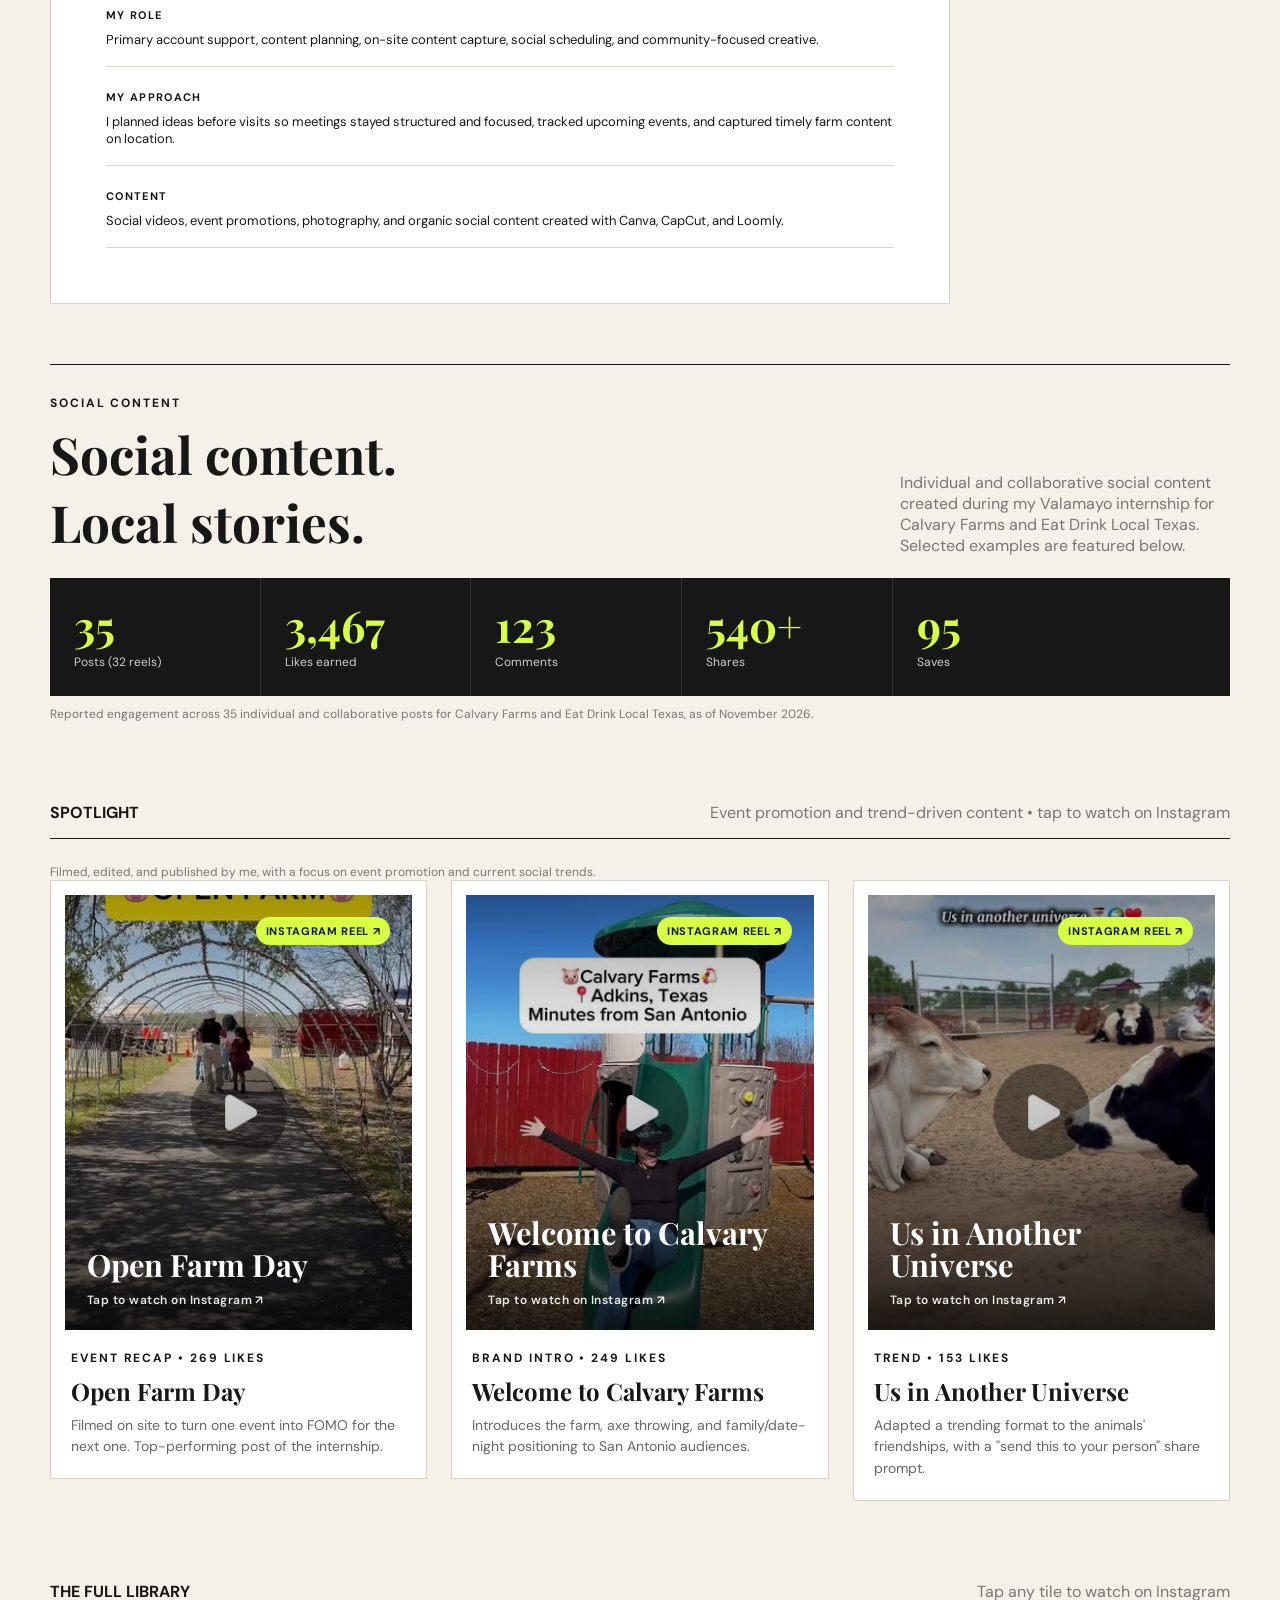
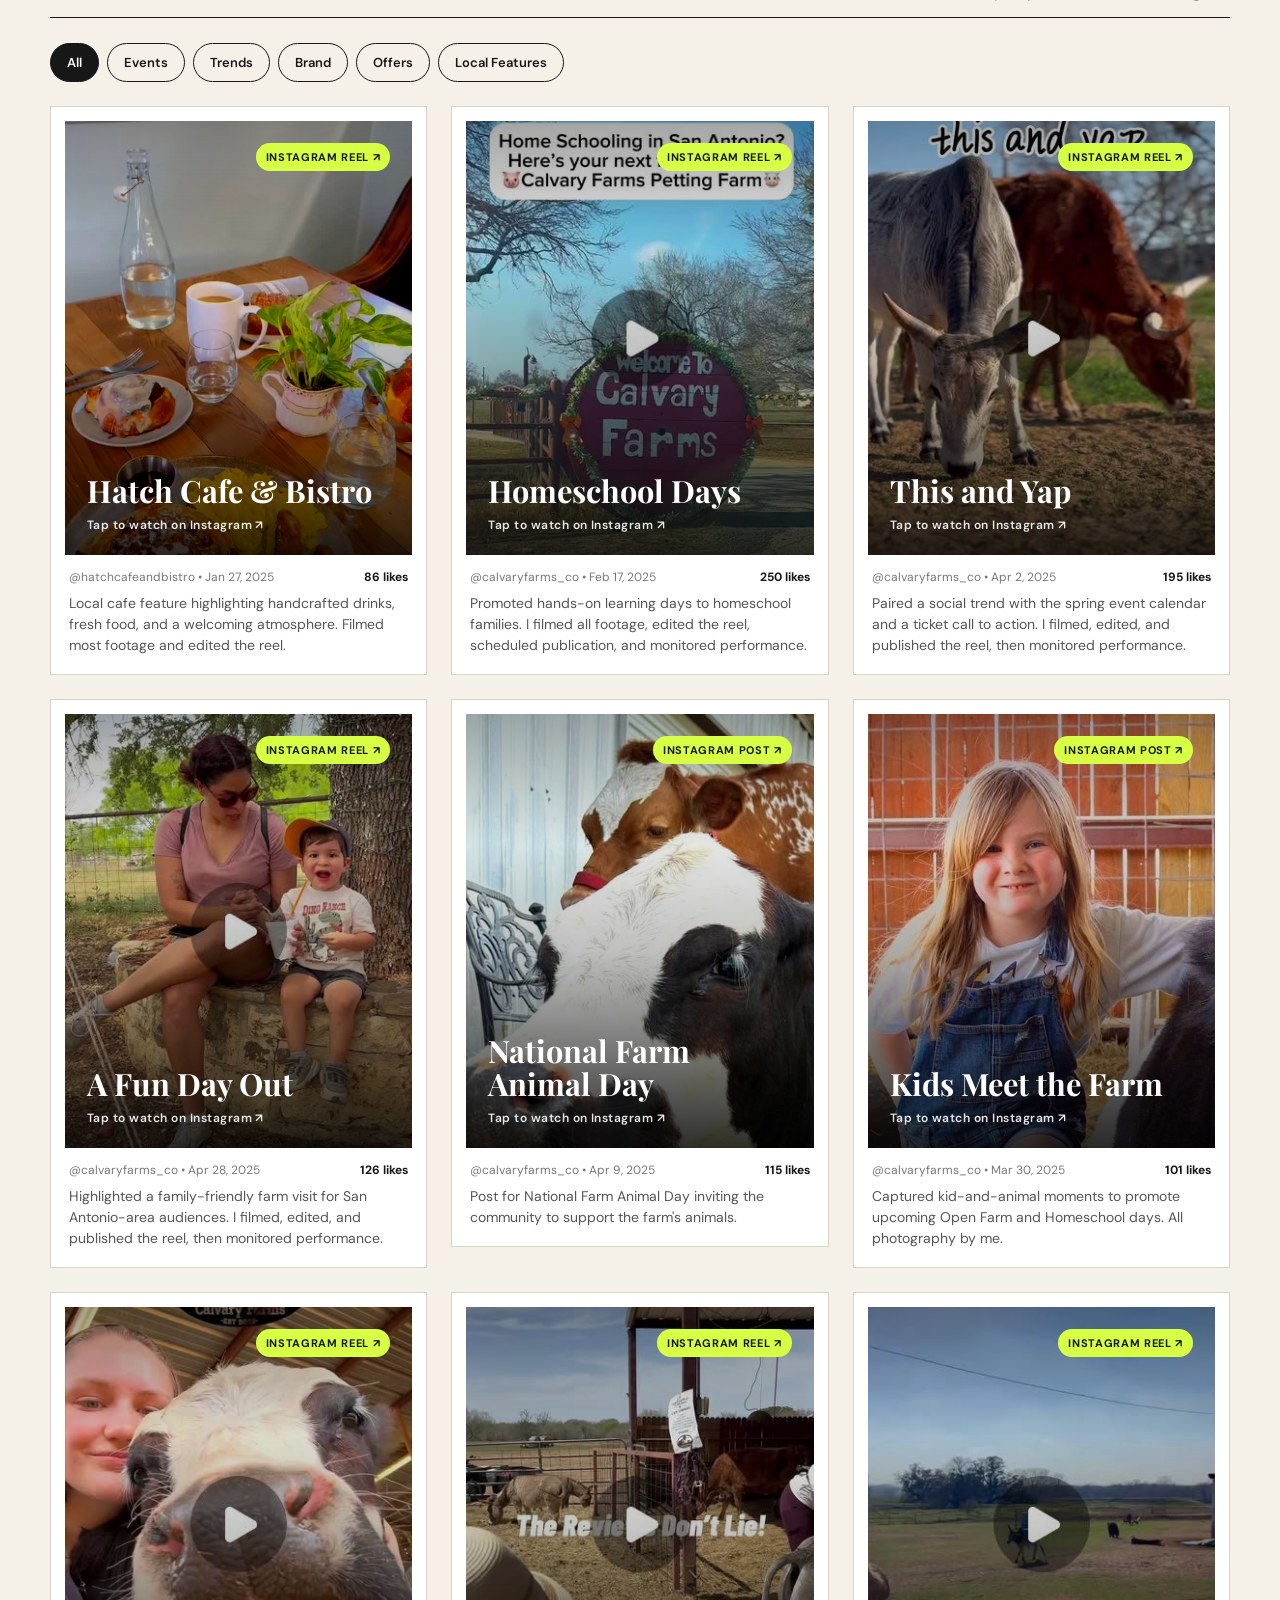
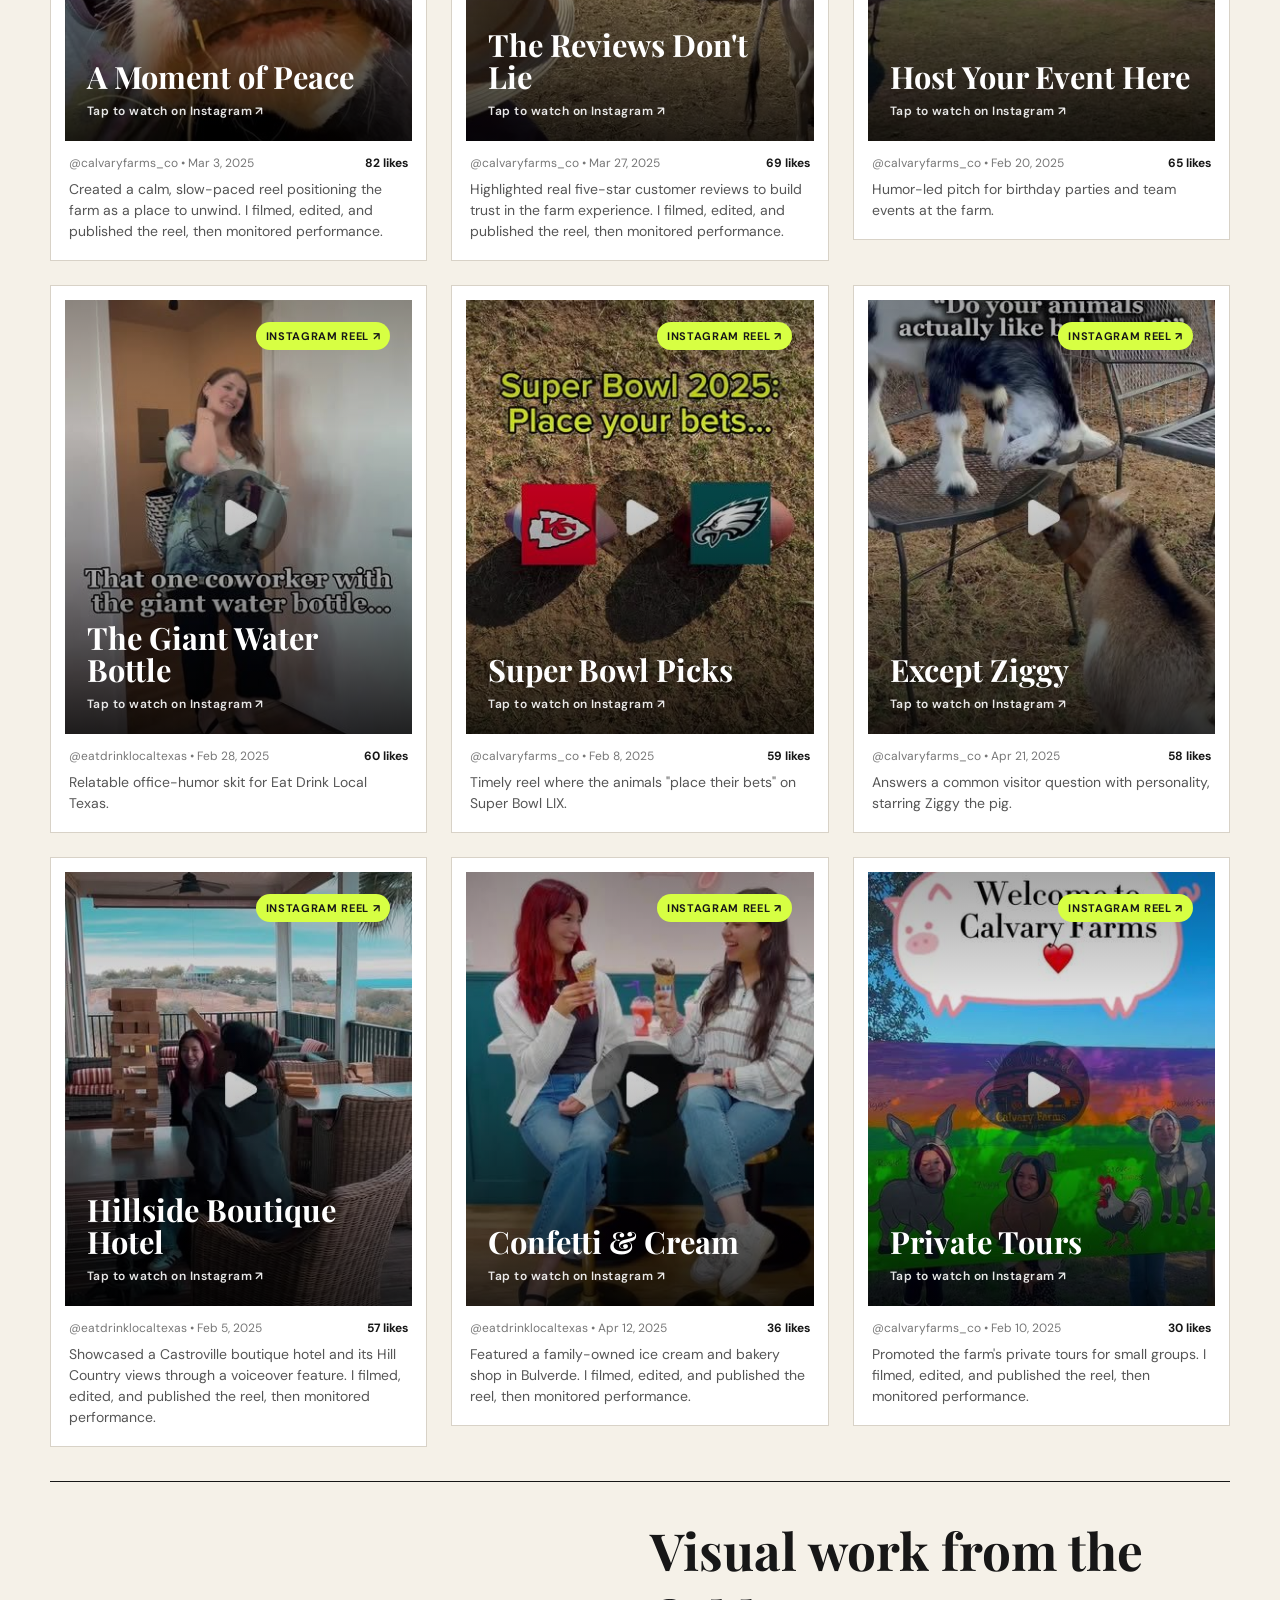
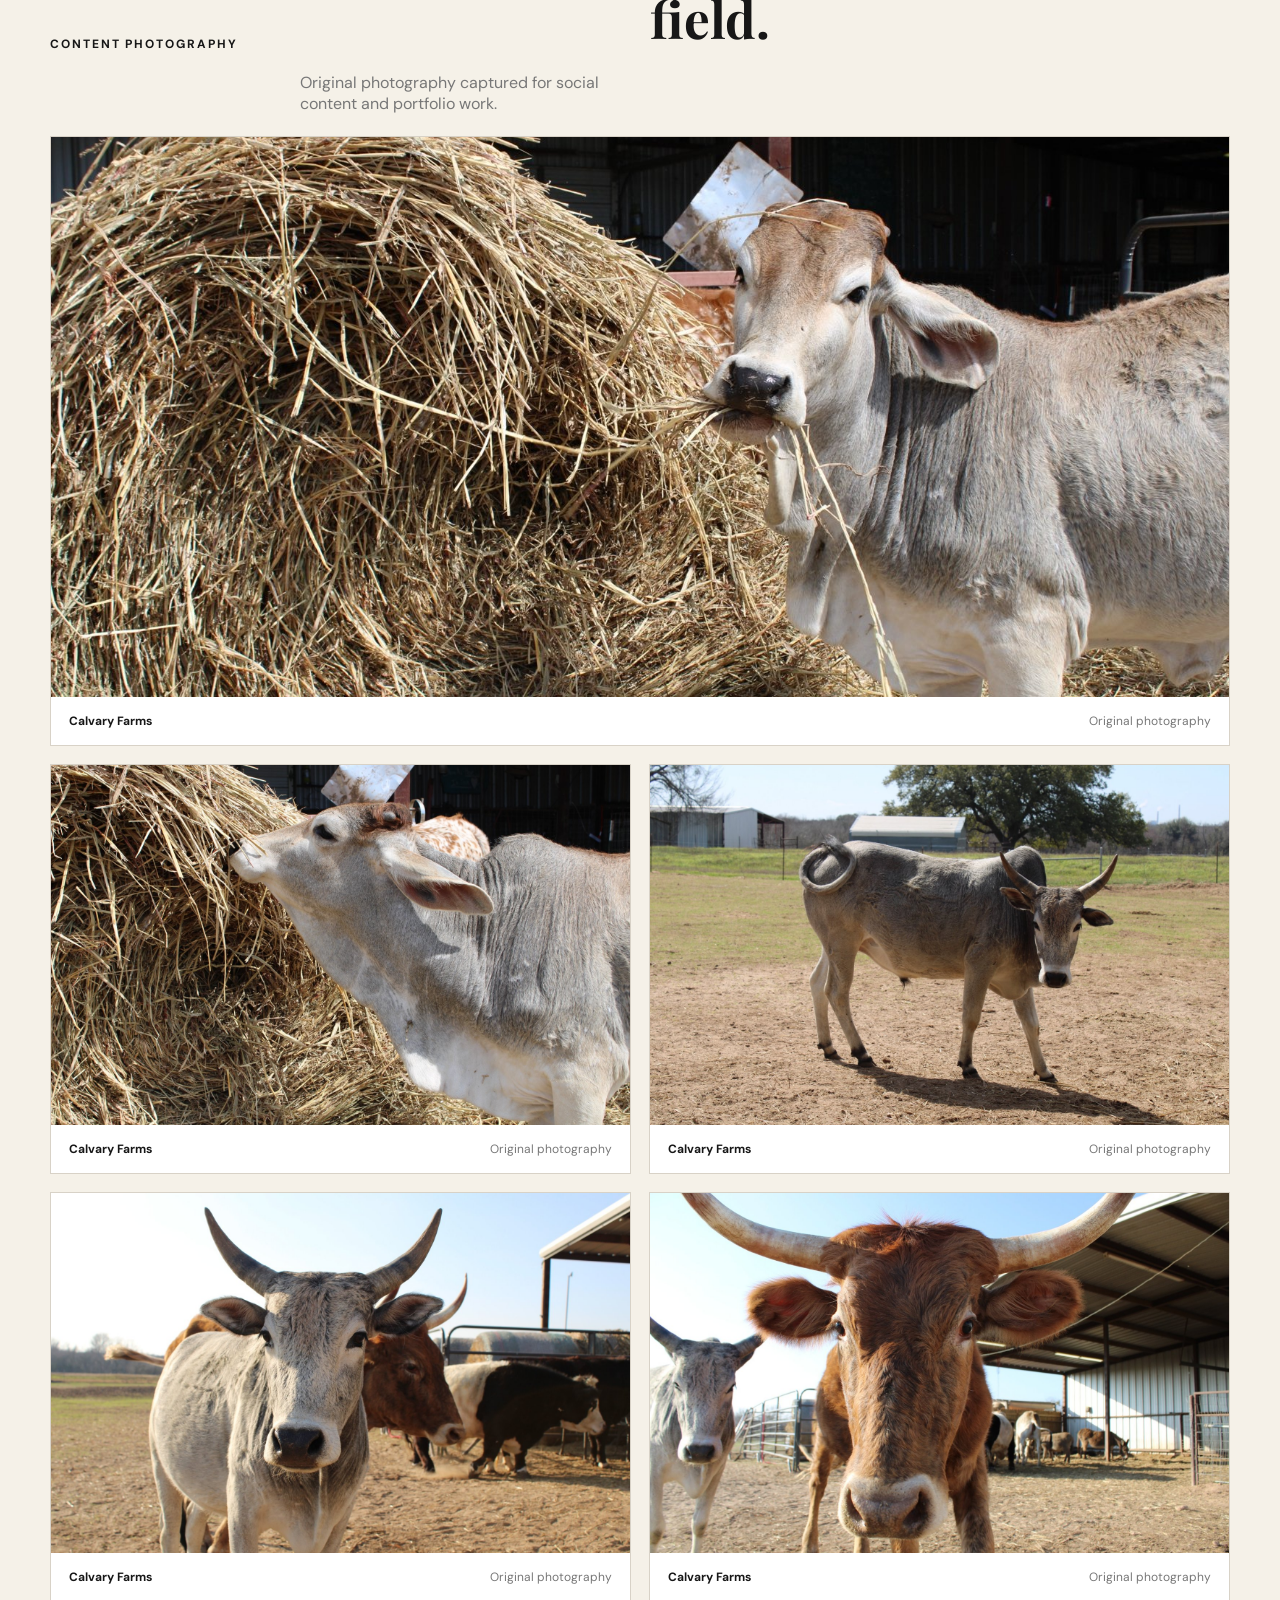
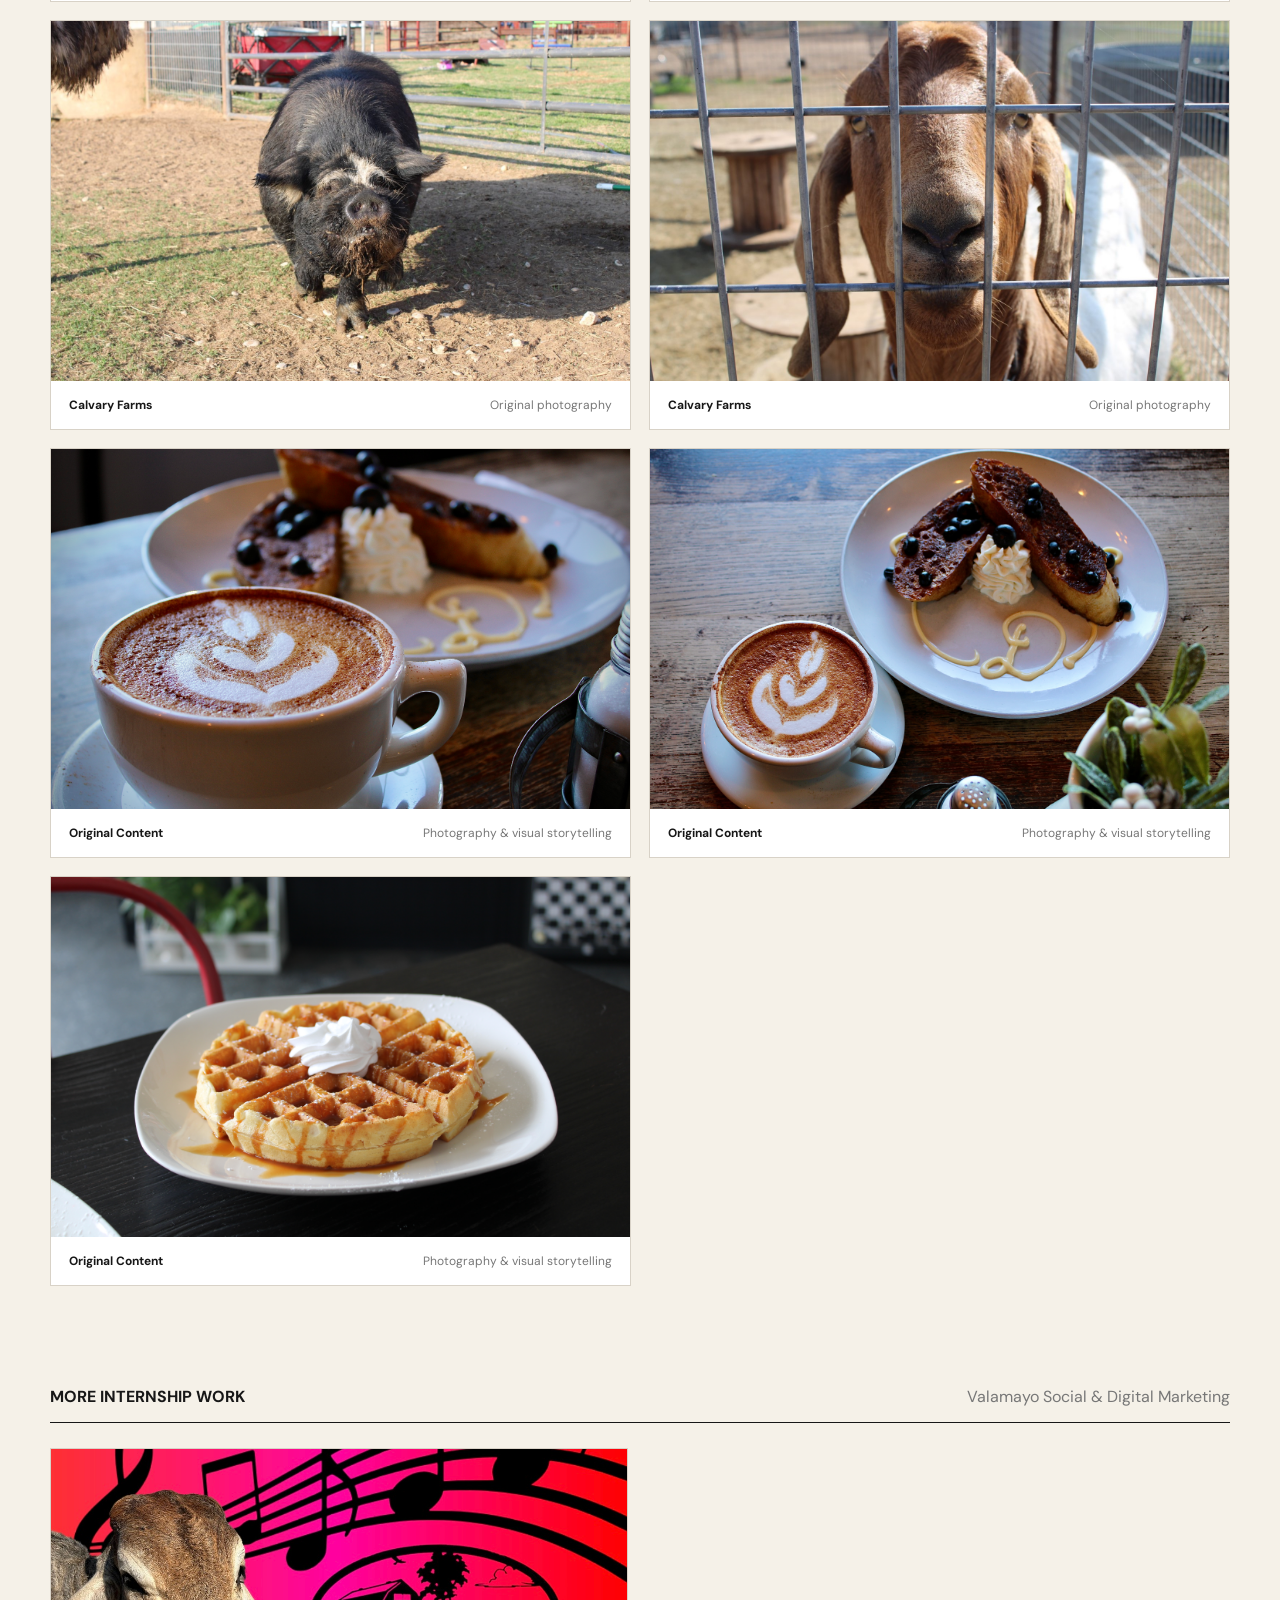
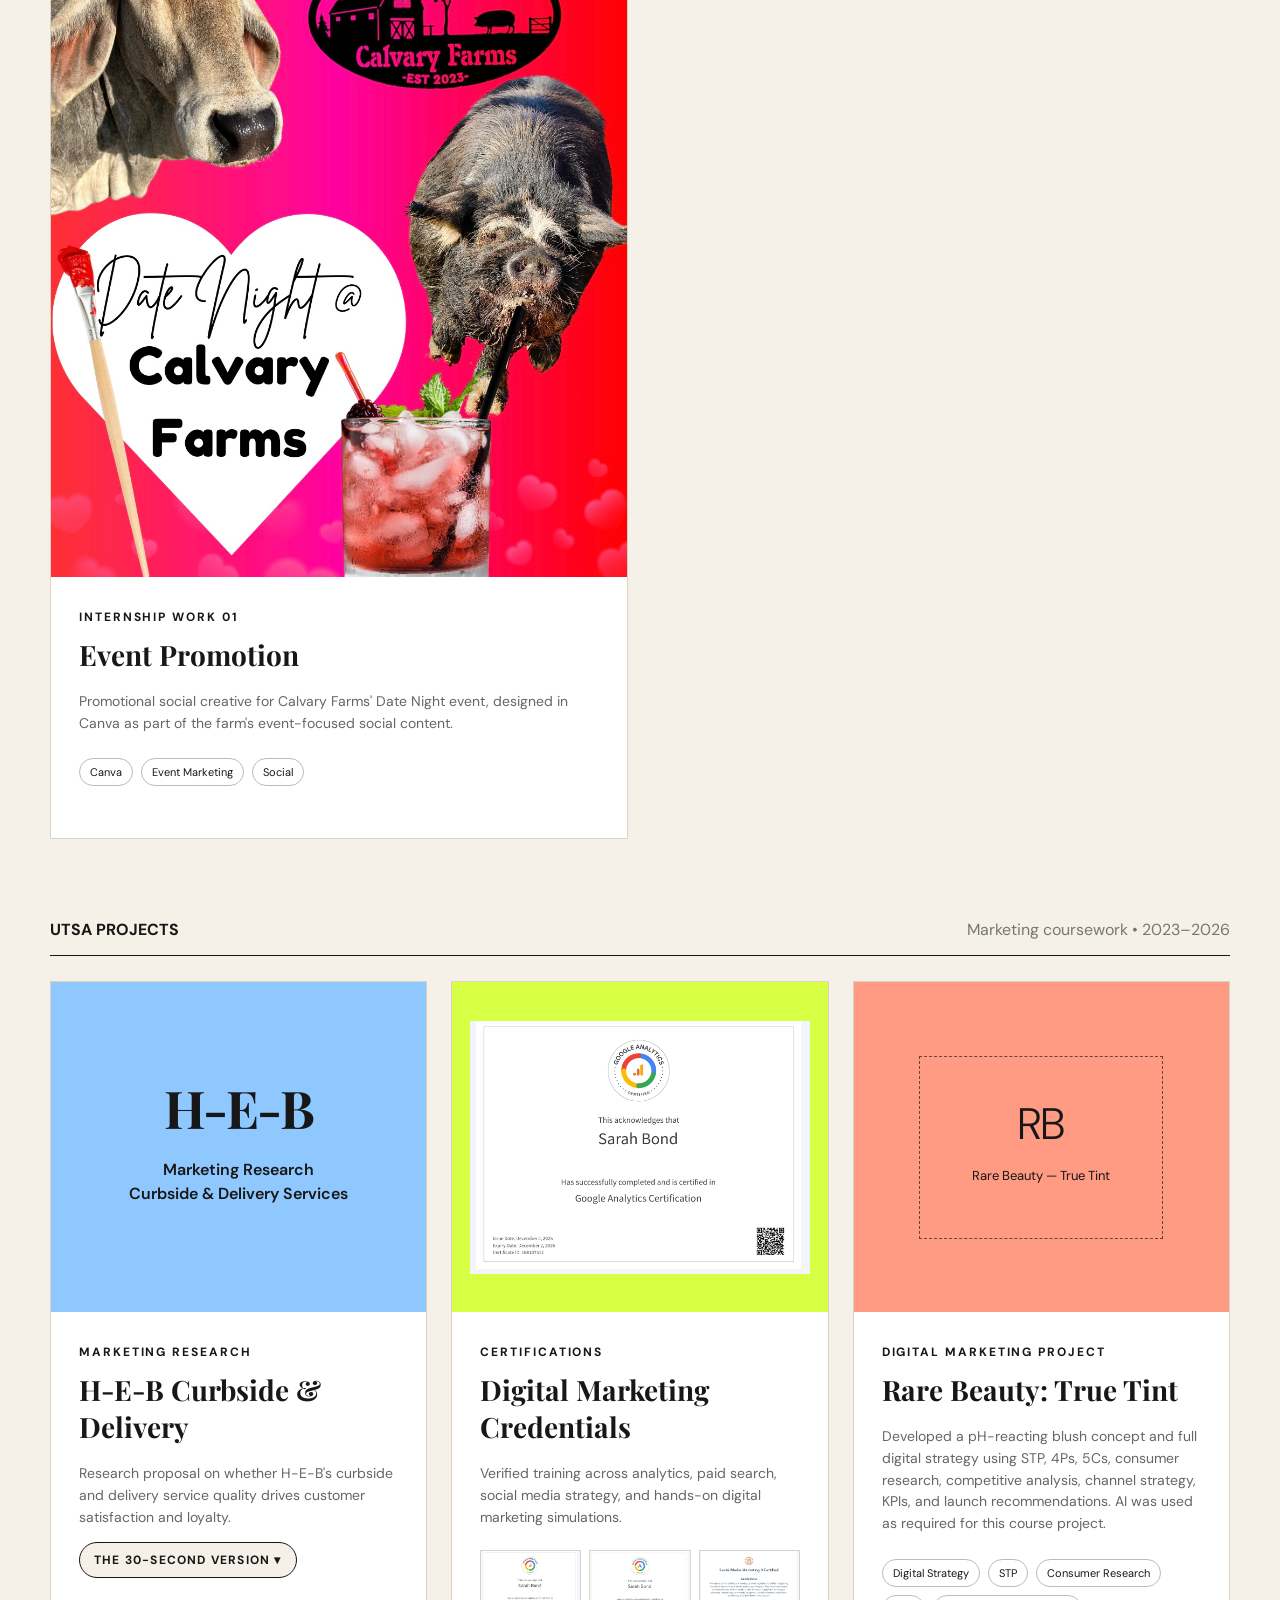
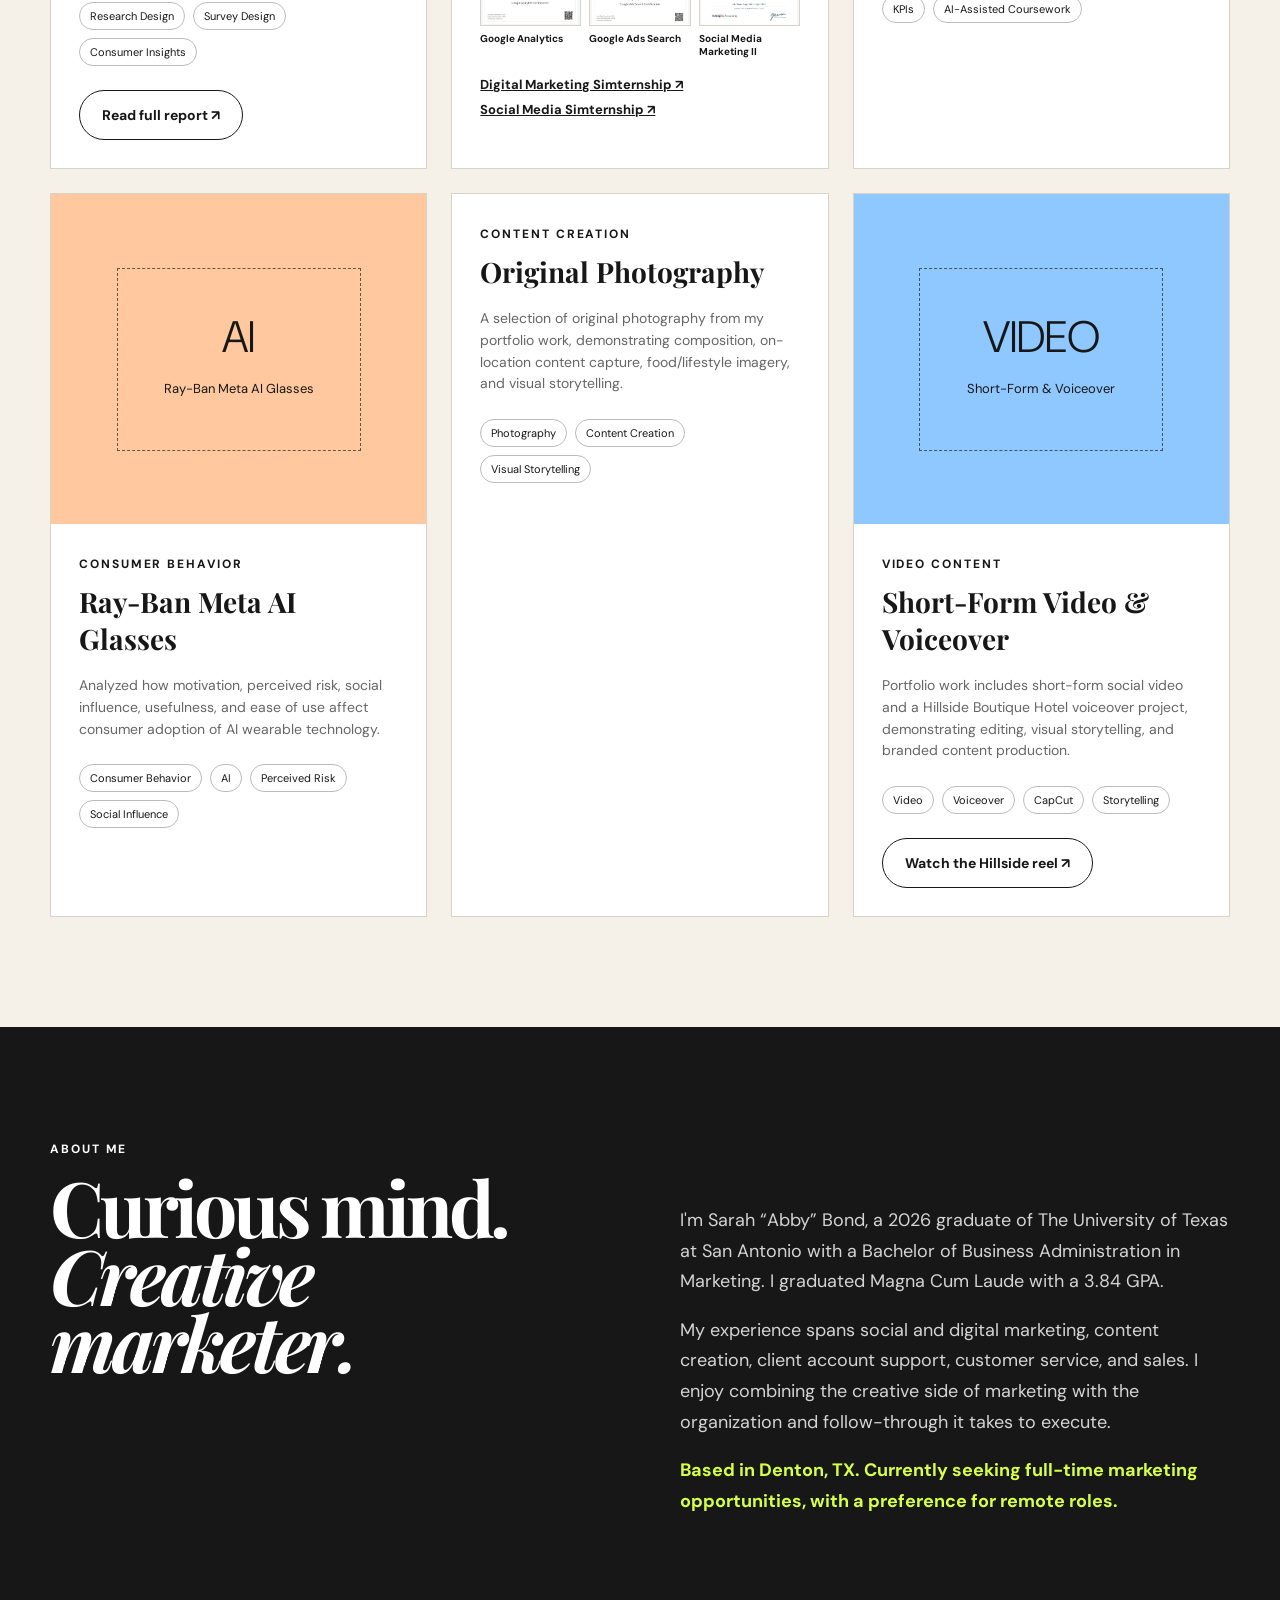
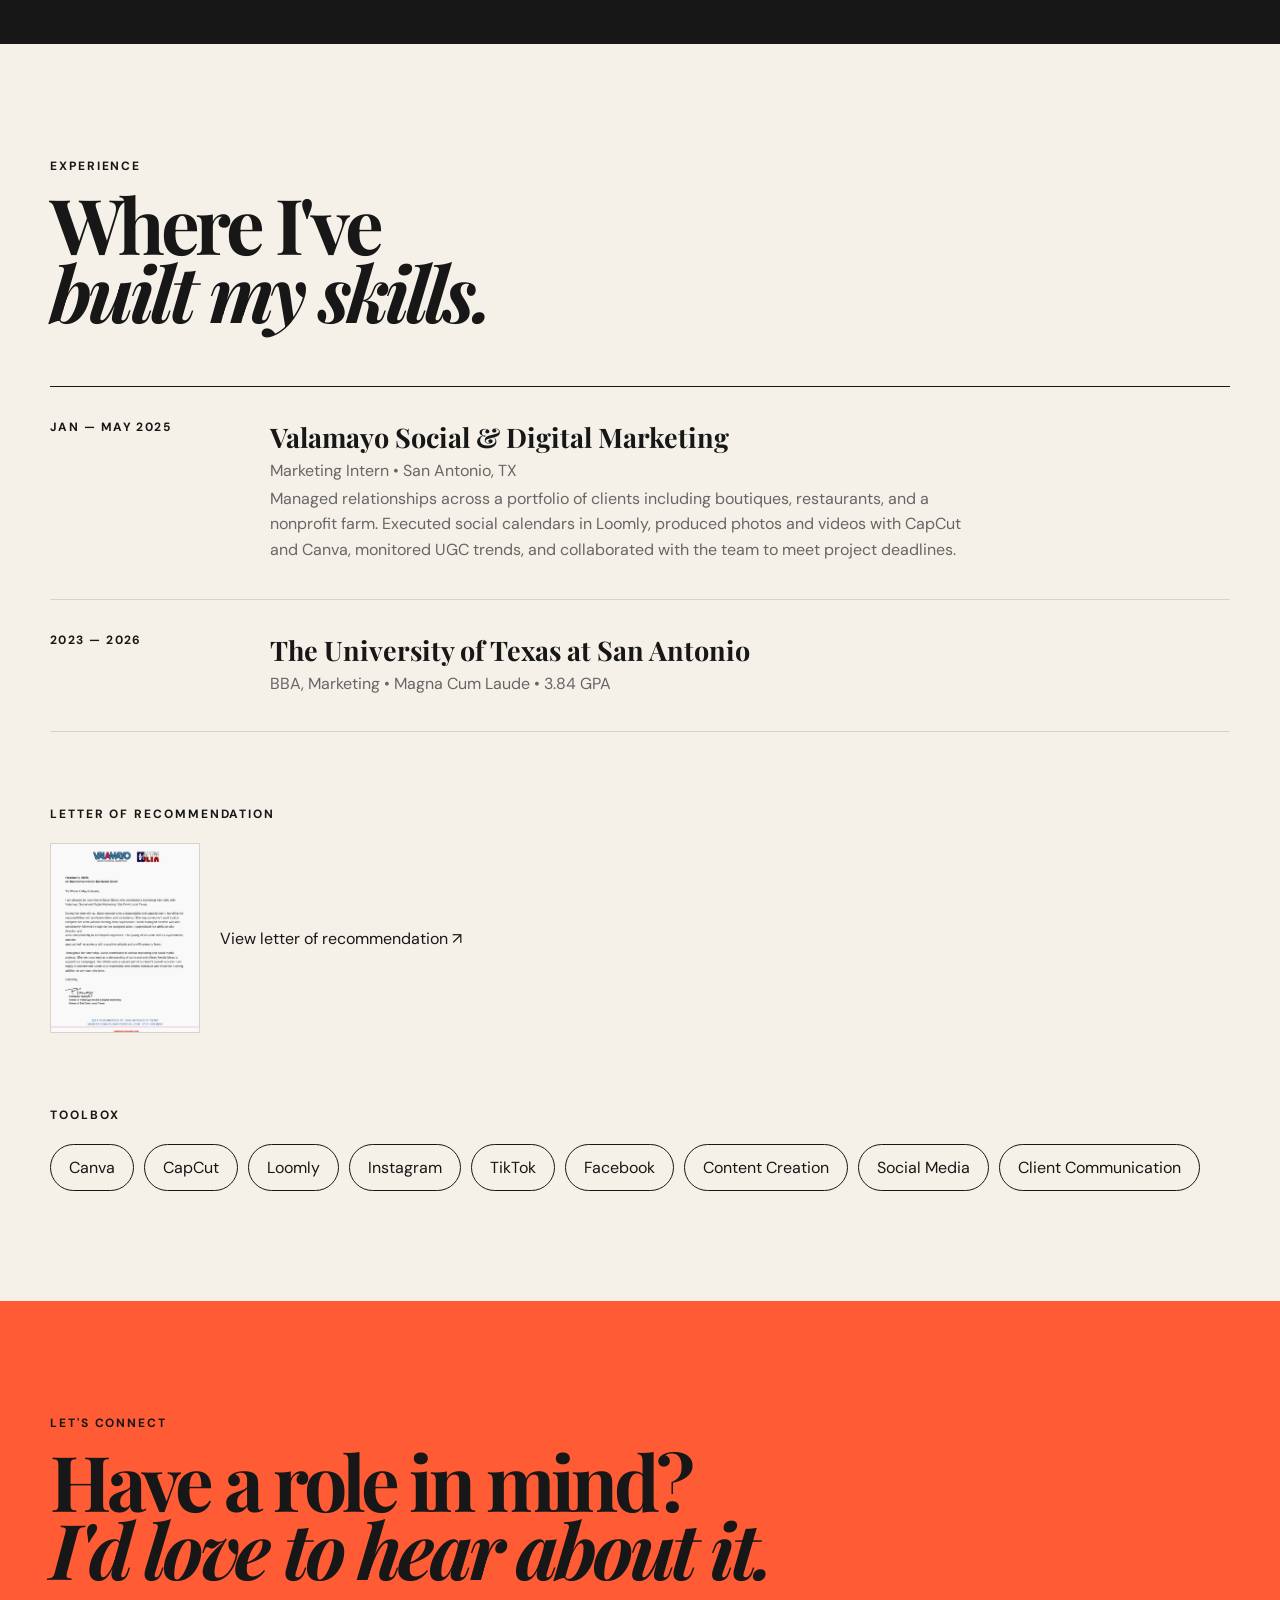
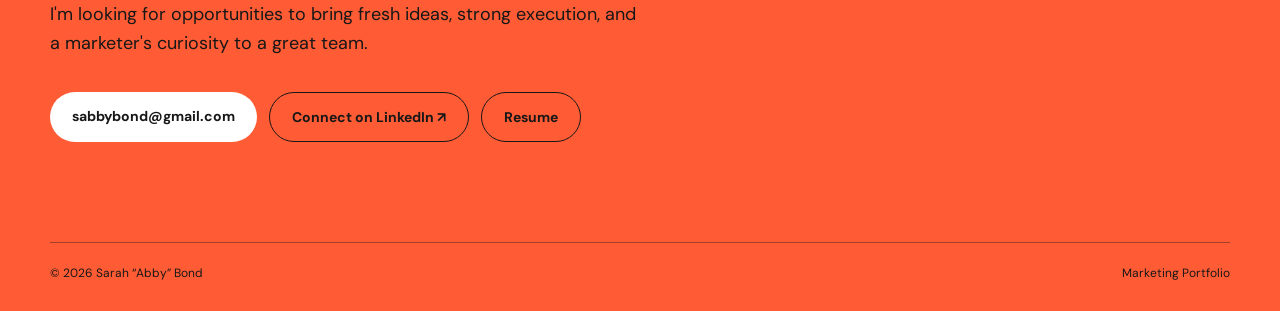
==== commit 6f0868bc: "Remove video link from Event Promotion card" ====
--- a/index.html
+++ b/index.html
@@ -134,7 +134,7 @@
       <div class="project-grid">
         <article class="project-card">
           <div class="card-visual media-card"><img src="assets/images/Date%20Night%20%40%20Calvary%20Farms.png.jpg" alt="Date Night at Calvary Farms promotional graphic"></div>
-          <div class="card-copy"><span>INTERNSHIP WORK 01</span><h3>Event Promotion</h3><p>Promotional social creative for Calvary Farms' Date Night event, designed in Canva as part of the farm's event-focused social content.</p><div class="tags"><span>Canva</span><span>Event Marketing</span><span>Social</span></div><a class="button ghost" href="https://new.express.adobe.com/id/urn:aaid:sc:VA6C2:4425aae2-ffd4-4020-a286-175e56ab475f?invite=true&accept=true&promoid=Z2G1FQKR&mv=other&preload=sharesheet" target="_blank" rel="noopener">View social video ↗</a></div>
+          <div class="card-copy"><span>INTERNSHIP WORK 01</span><h3>Event Promotion</h3><p>Promotional social creative for Calvary Farms' Date Night event, designed in Canva as part of the farm's event-focused social content.</p><div class="tags"><span>Canva</span><span>Event Marketing</span><span>Social</span></div></div>
         </article>
 
       </div>
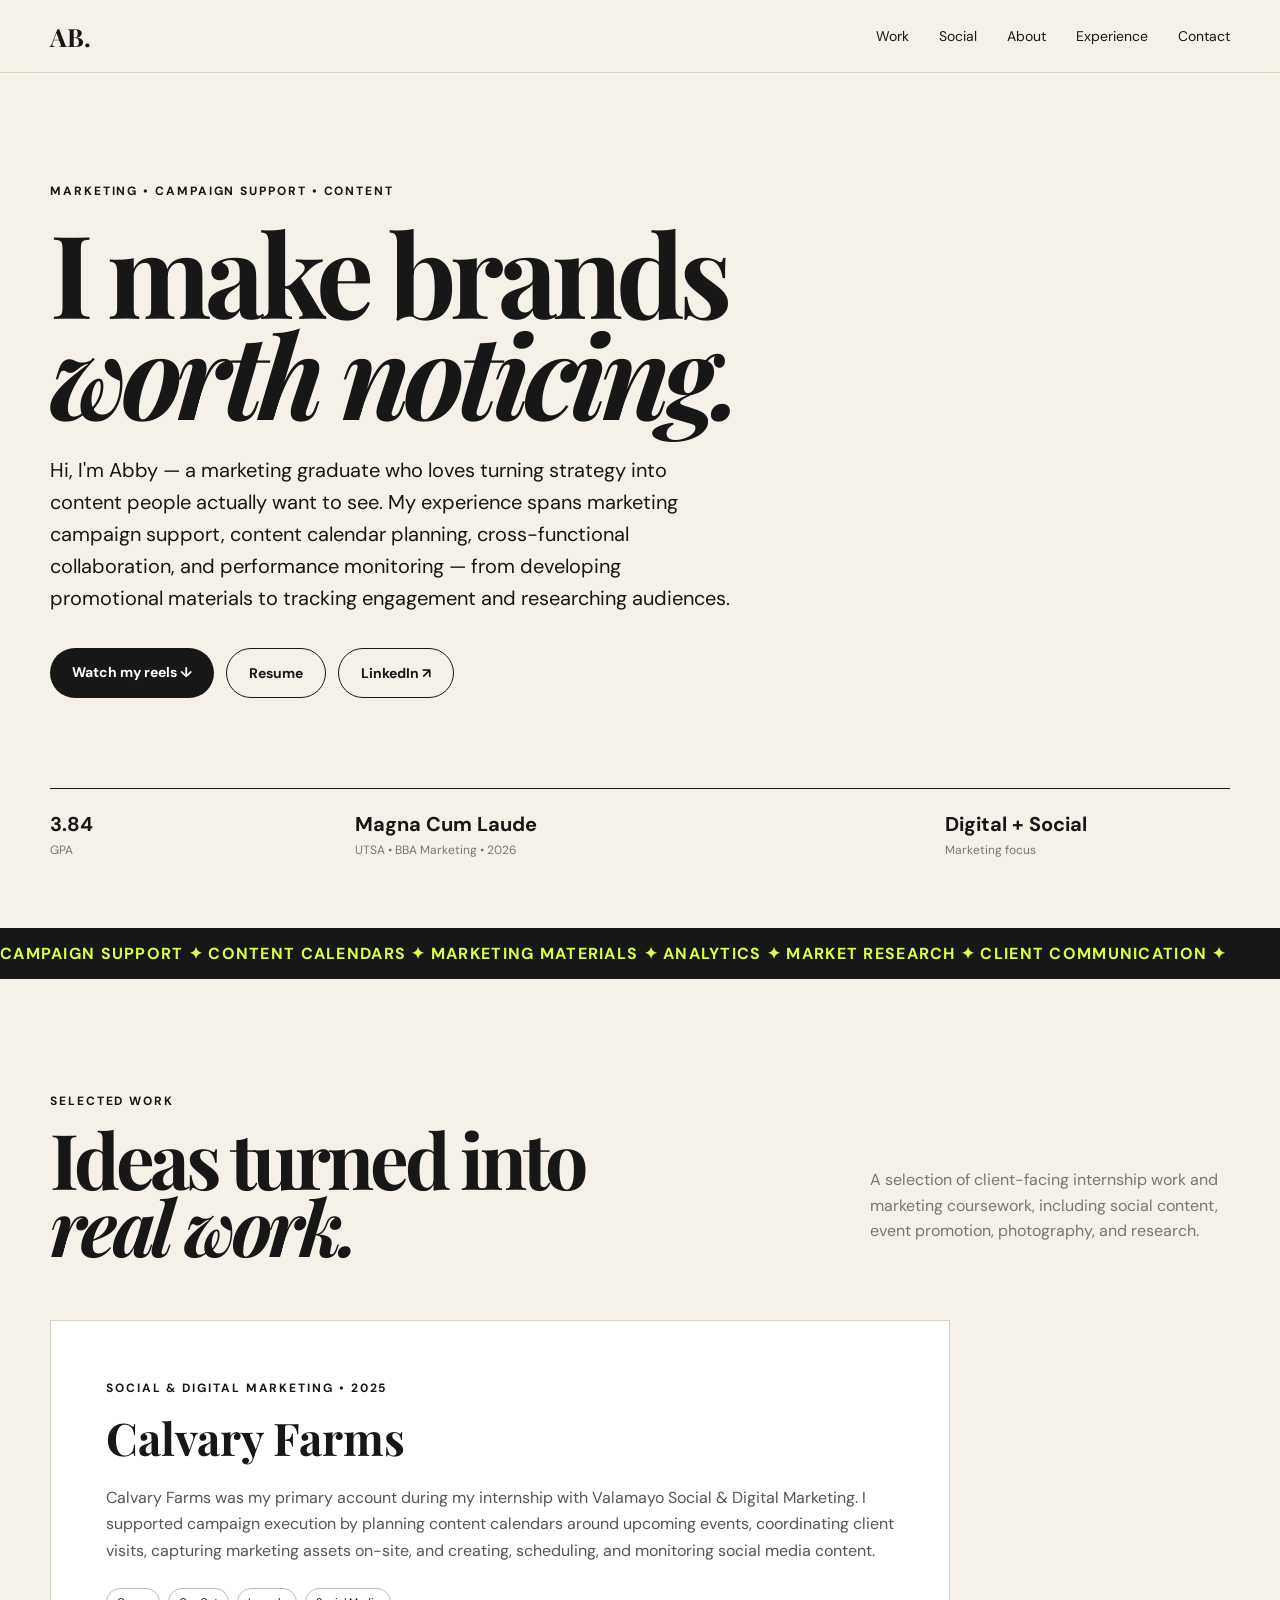
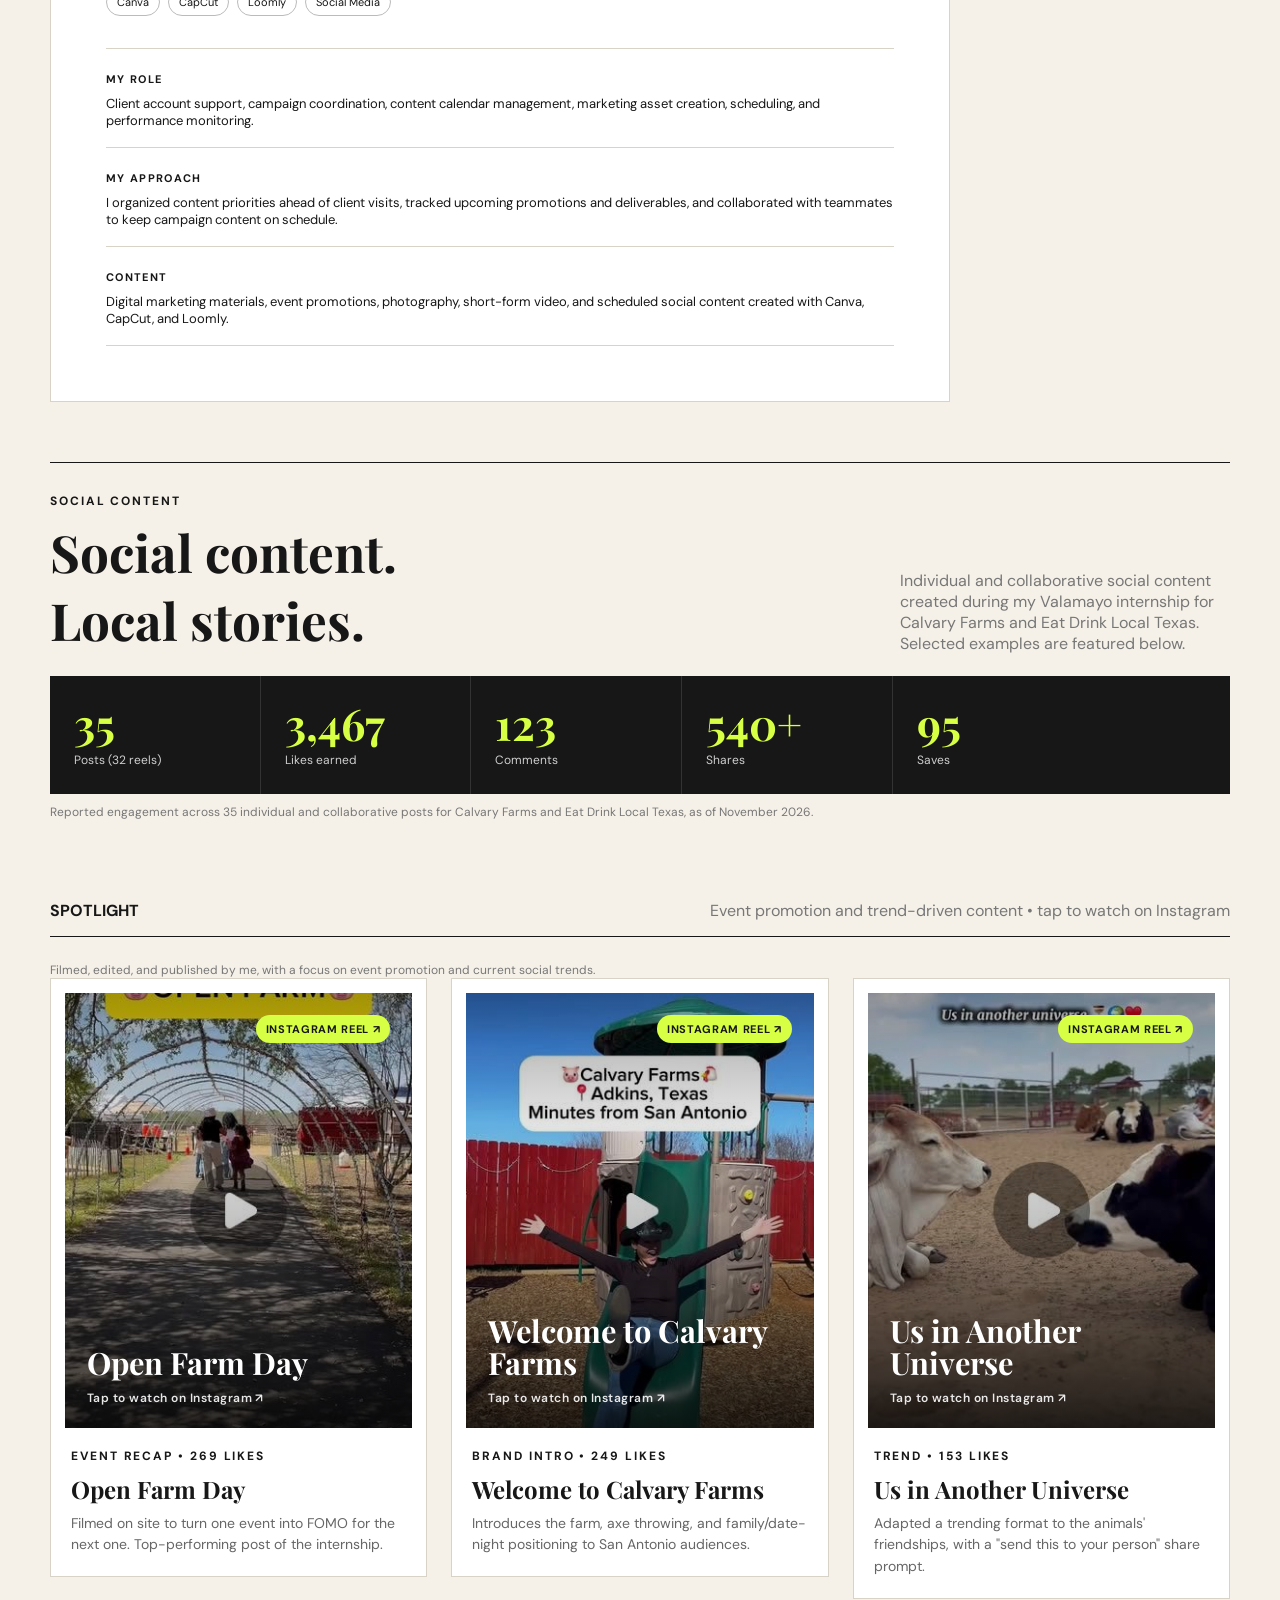
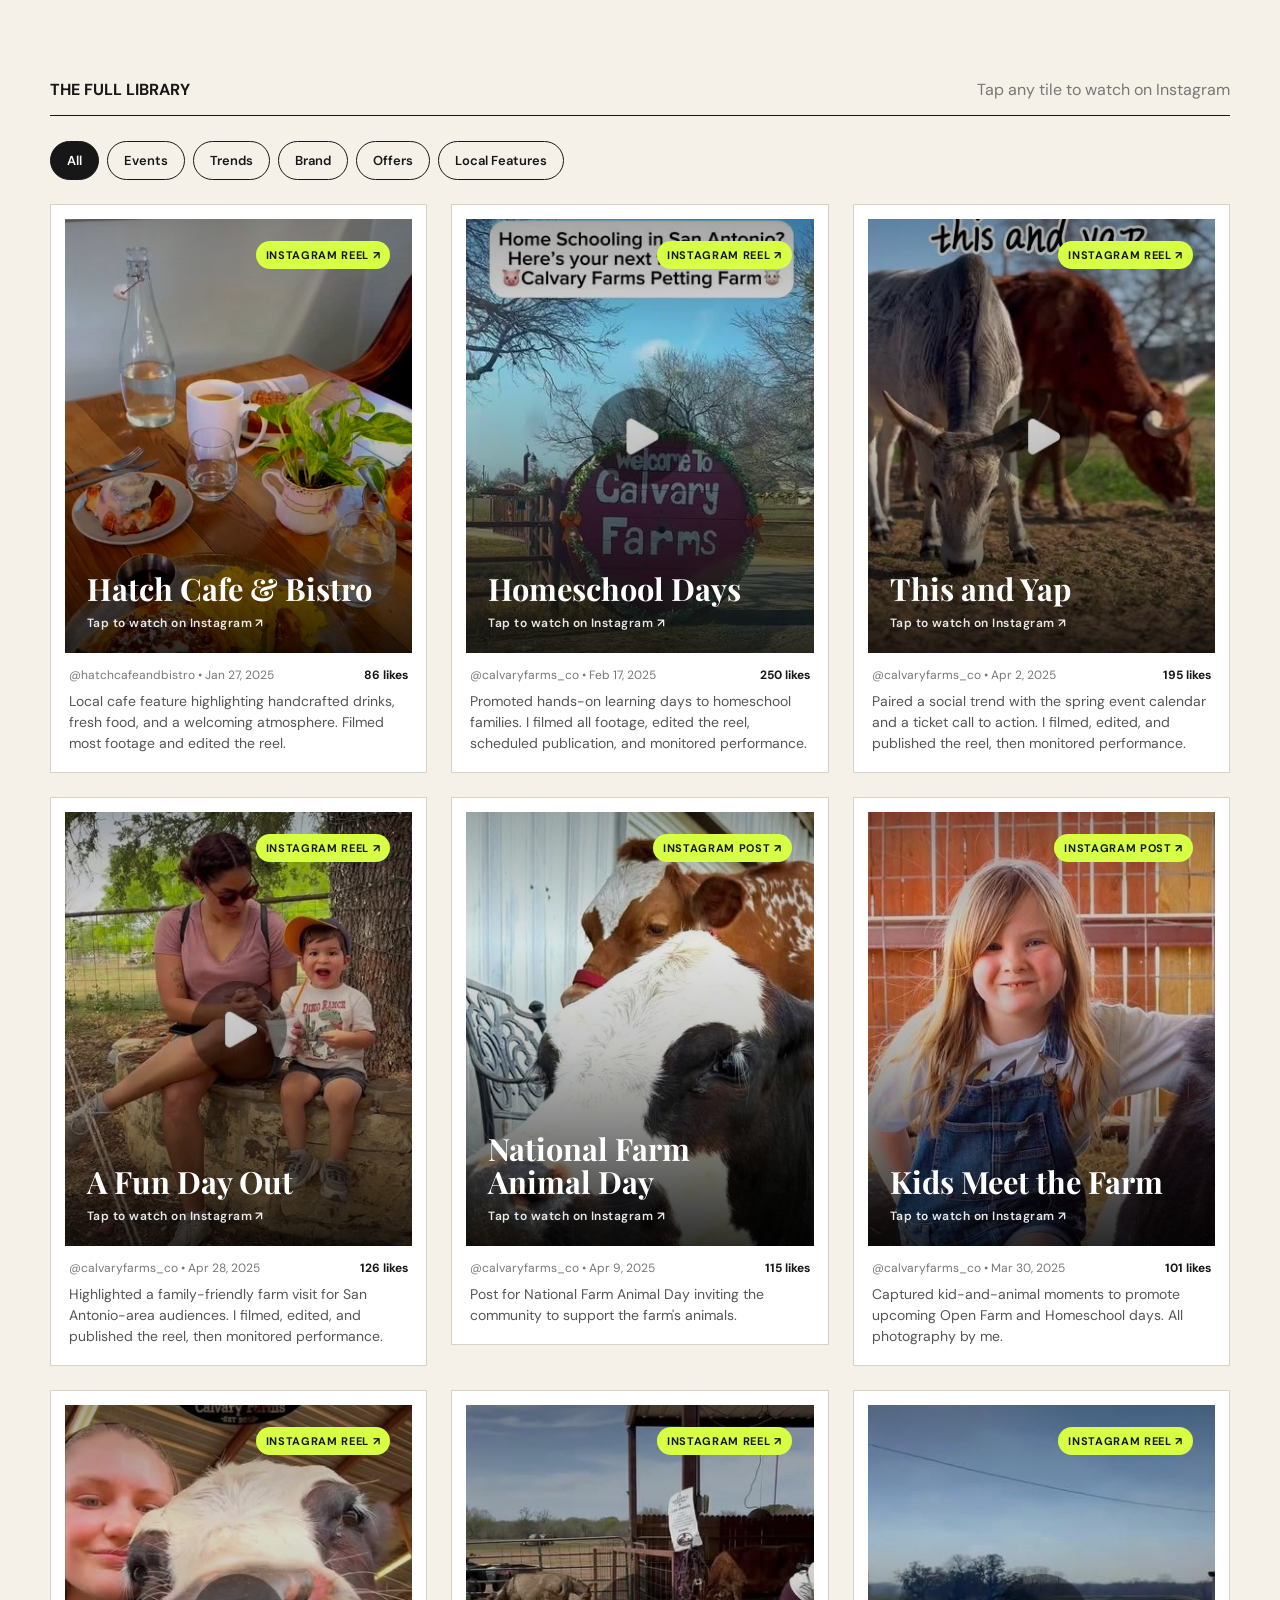
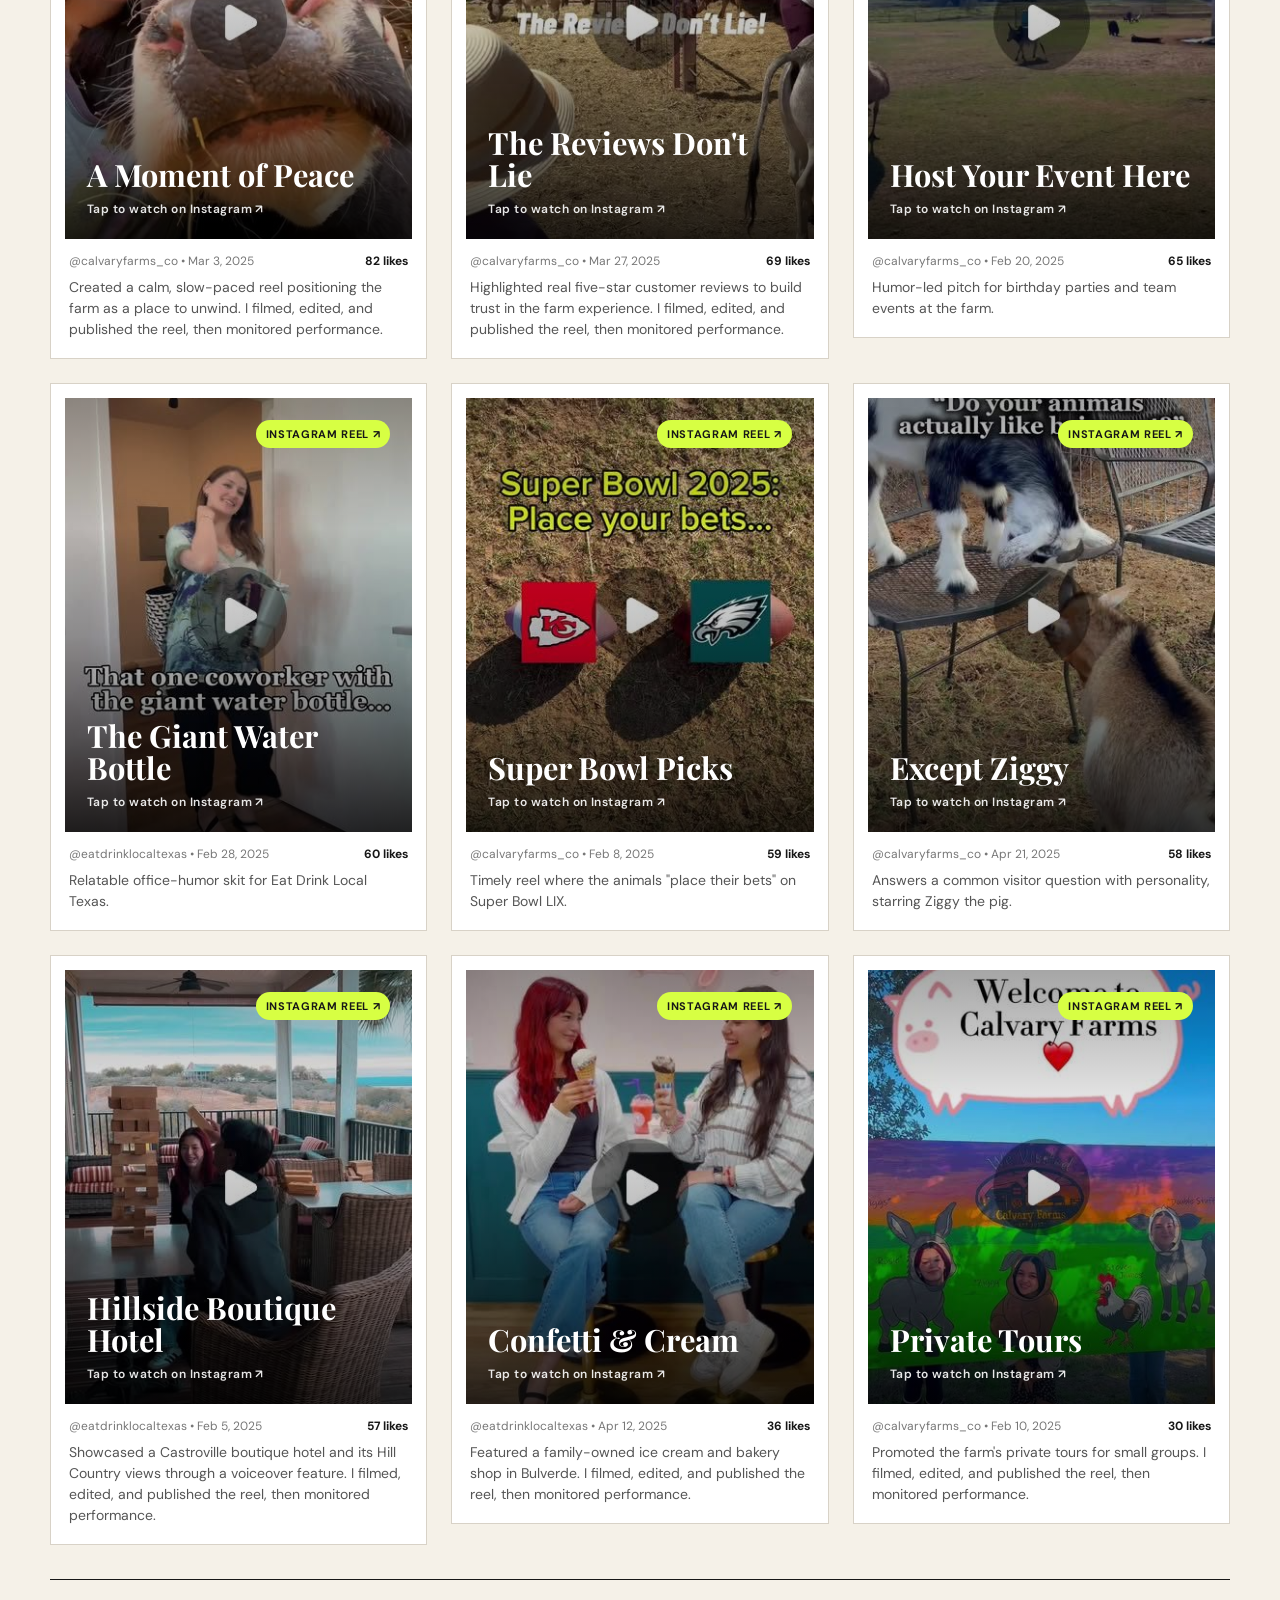
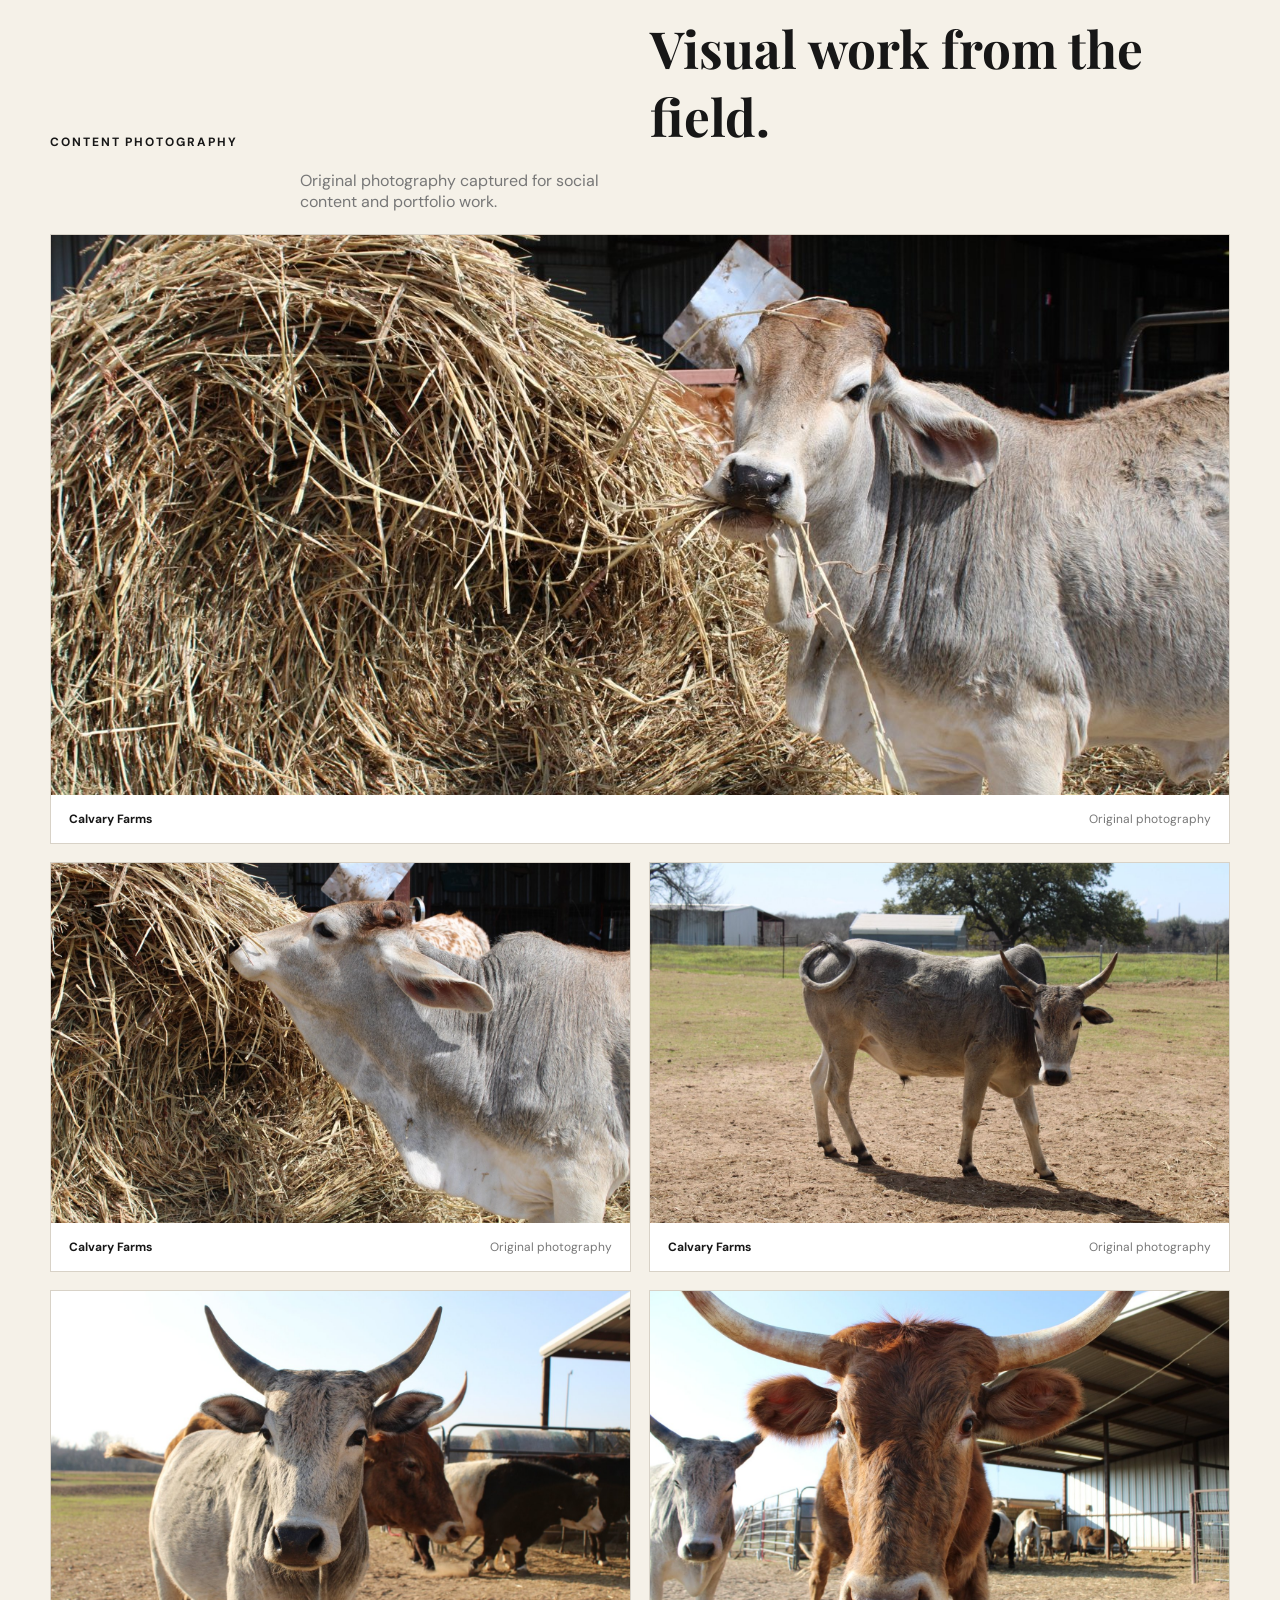
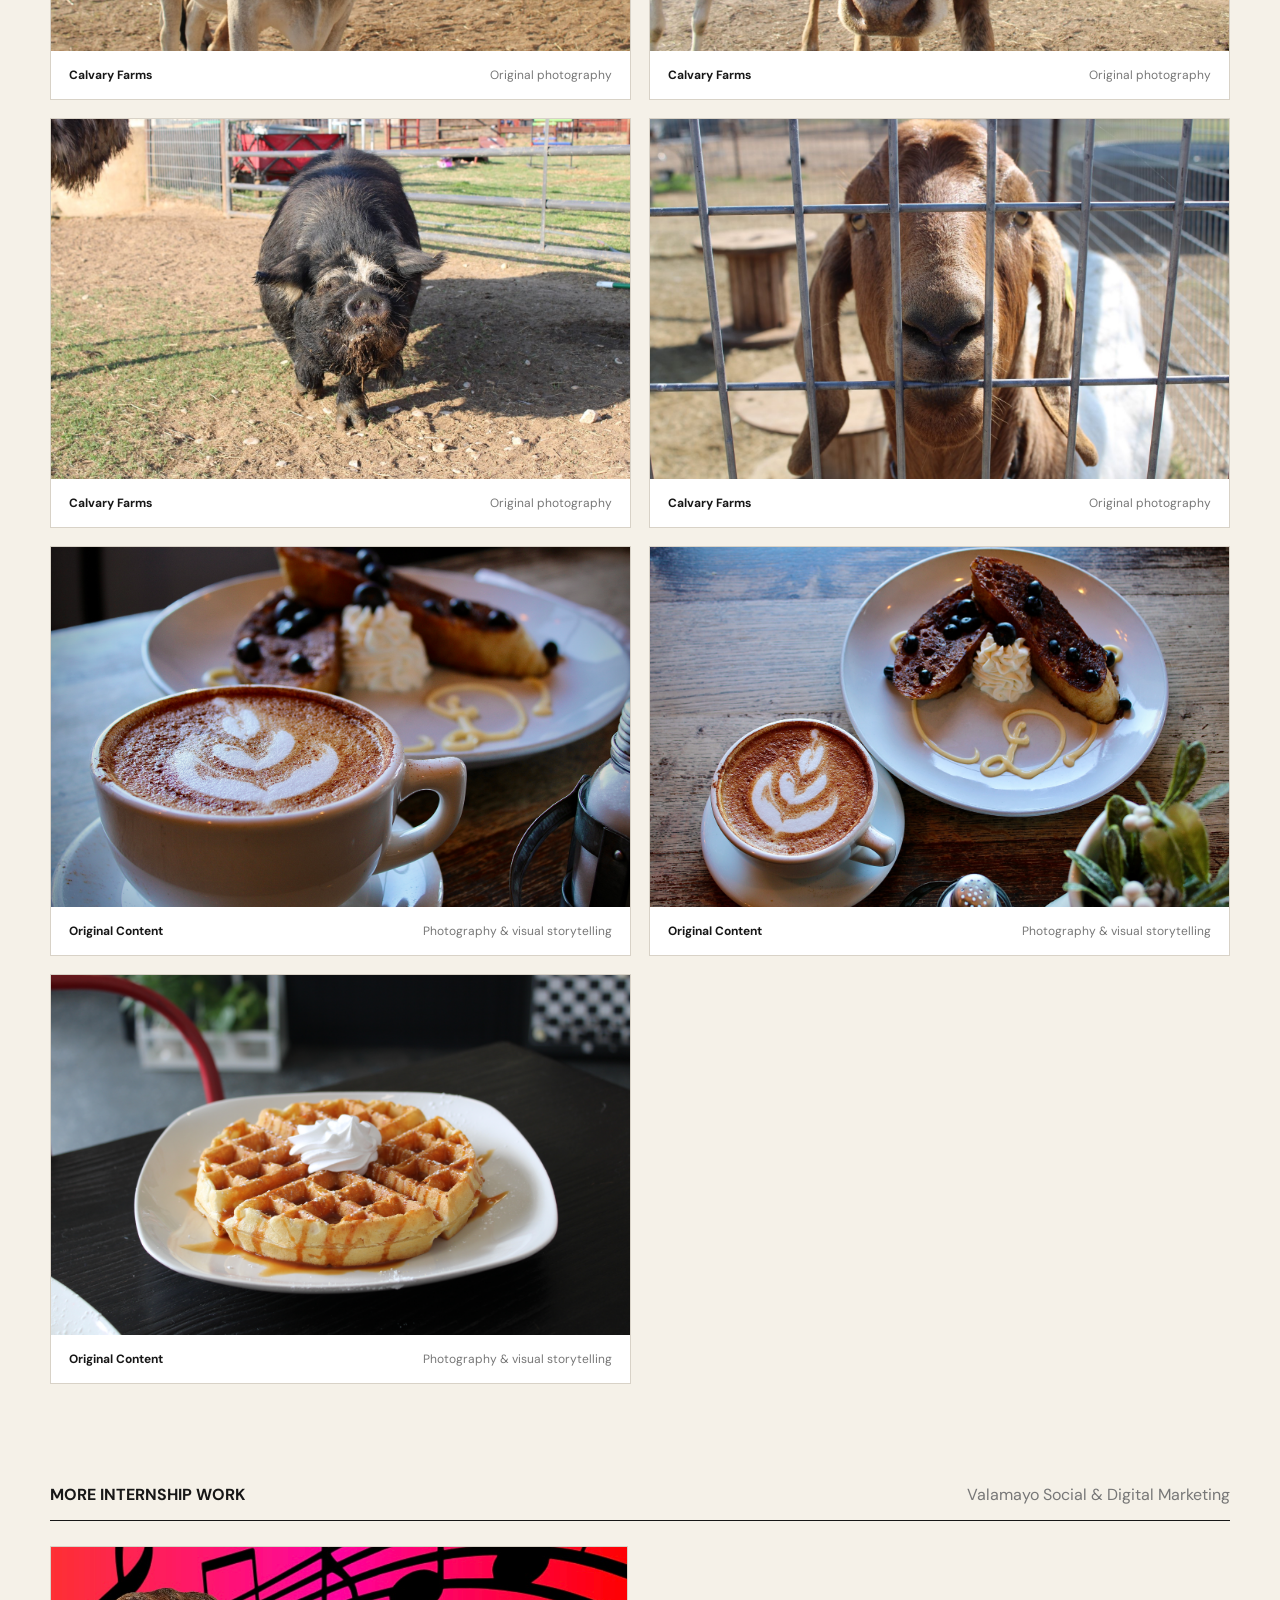
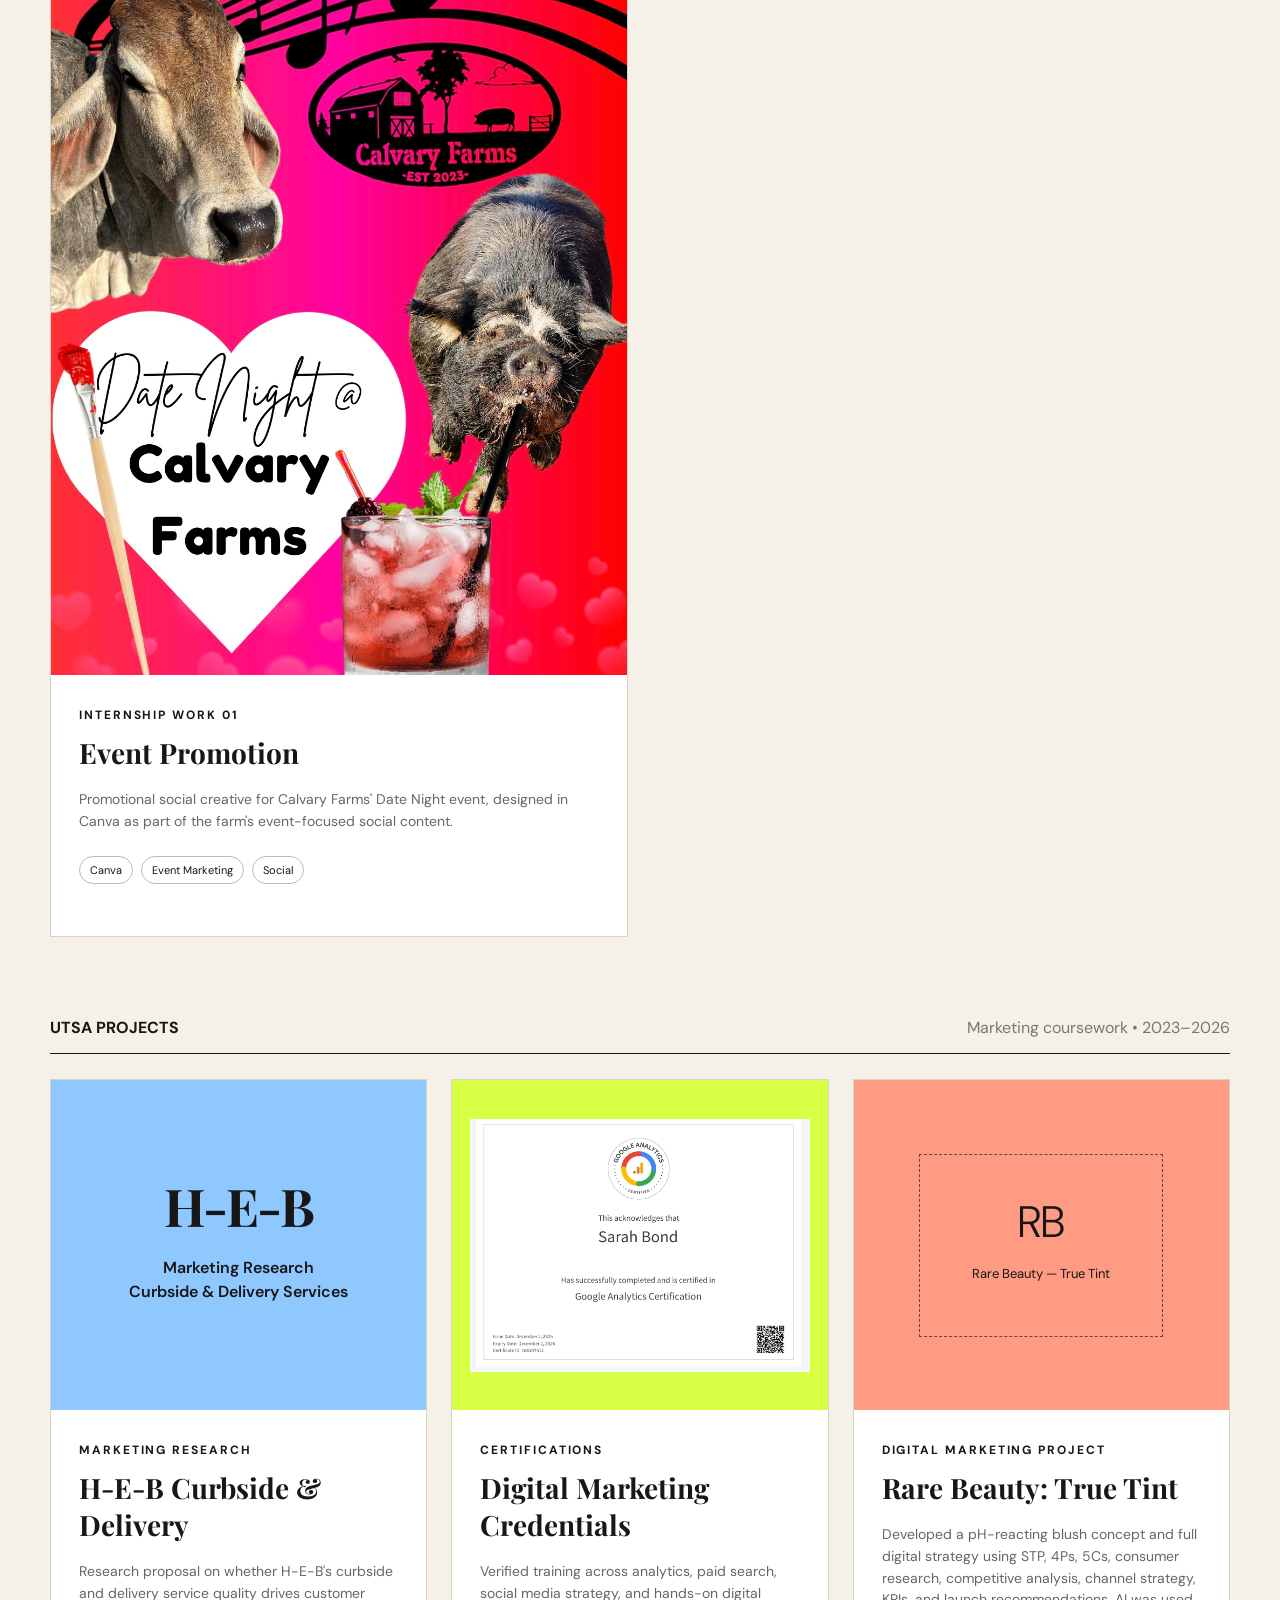
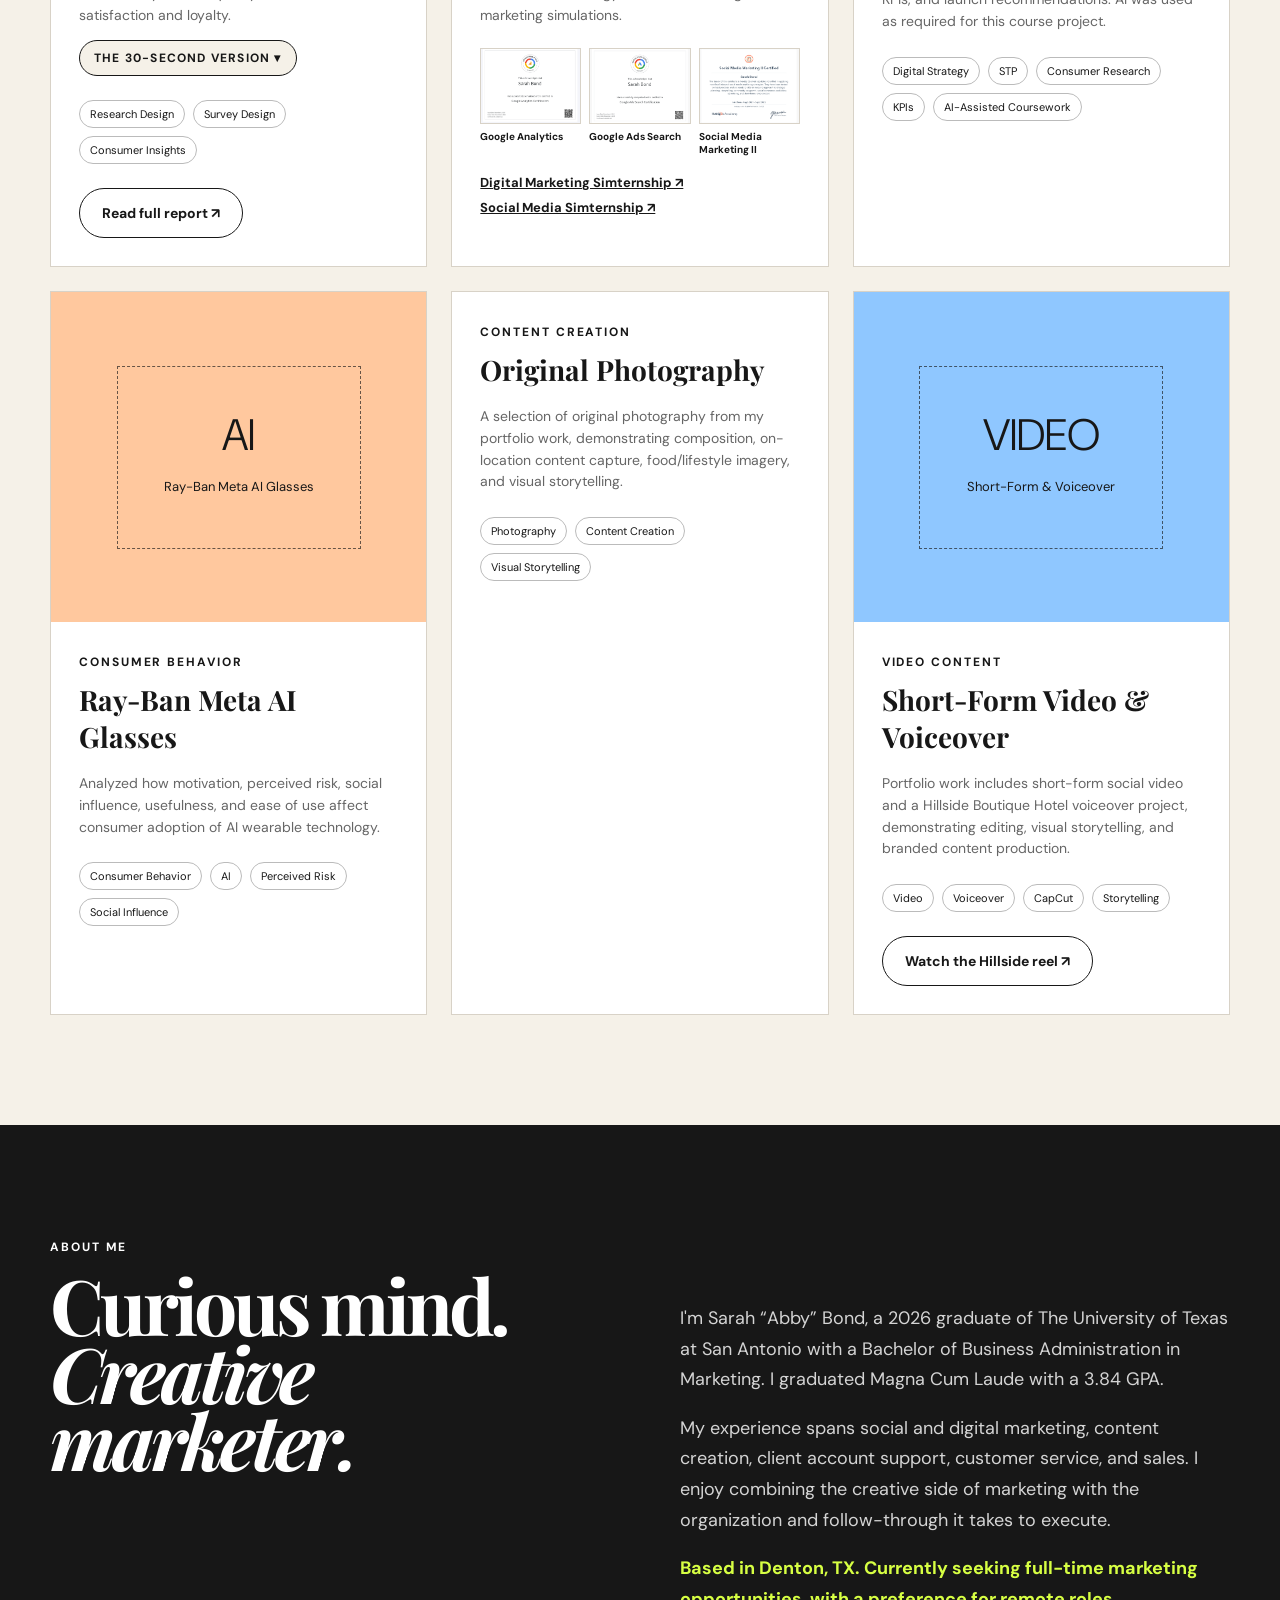
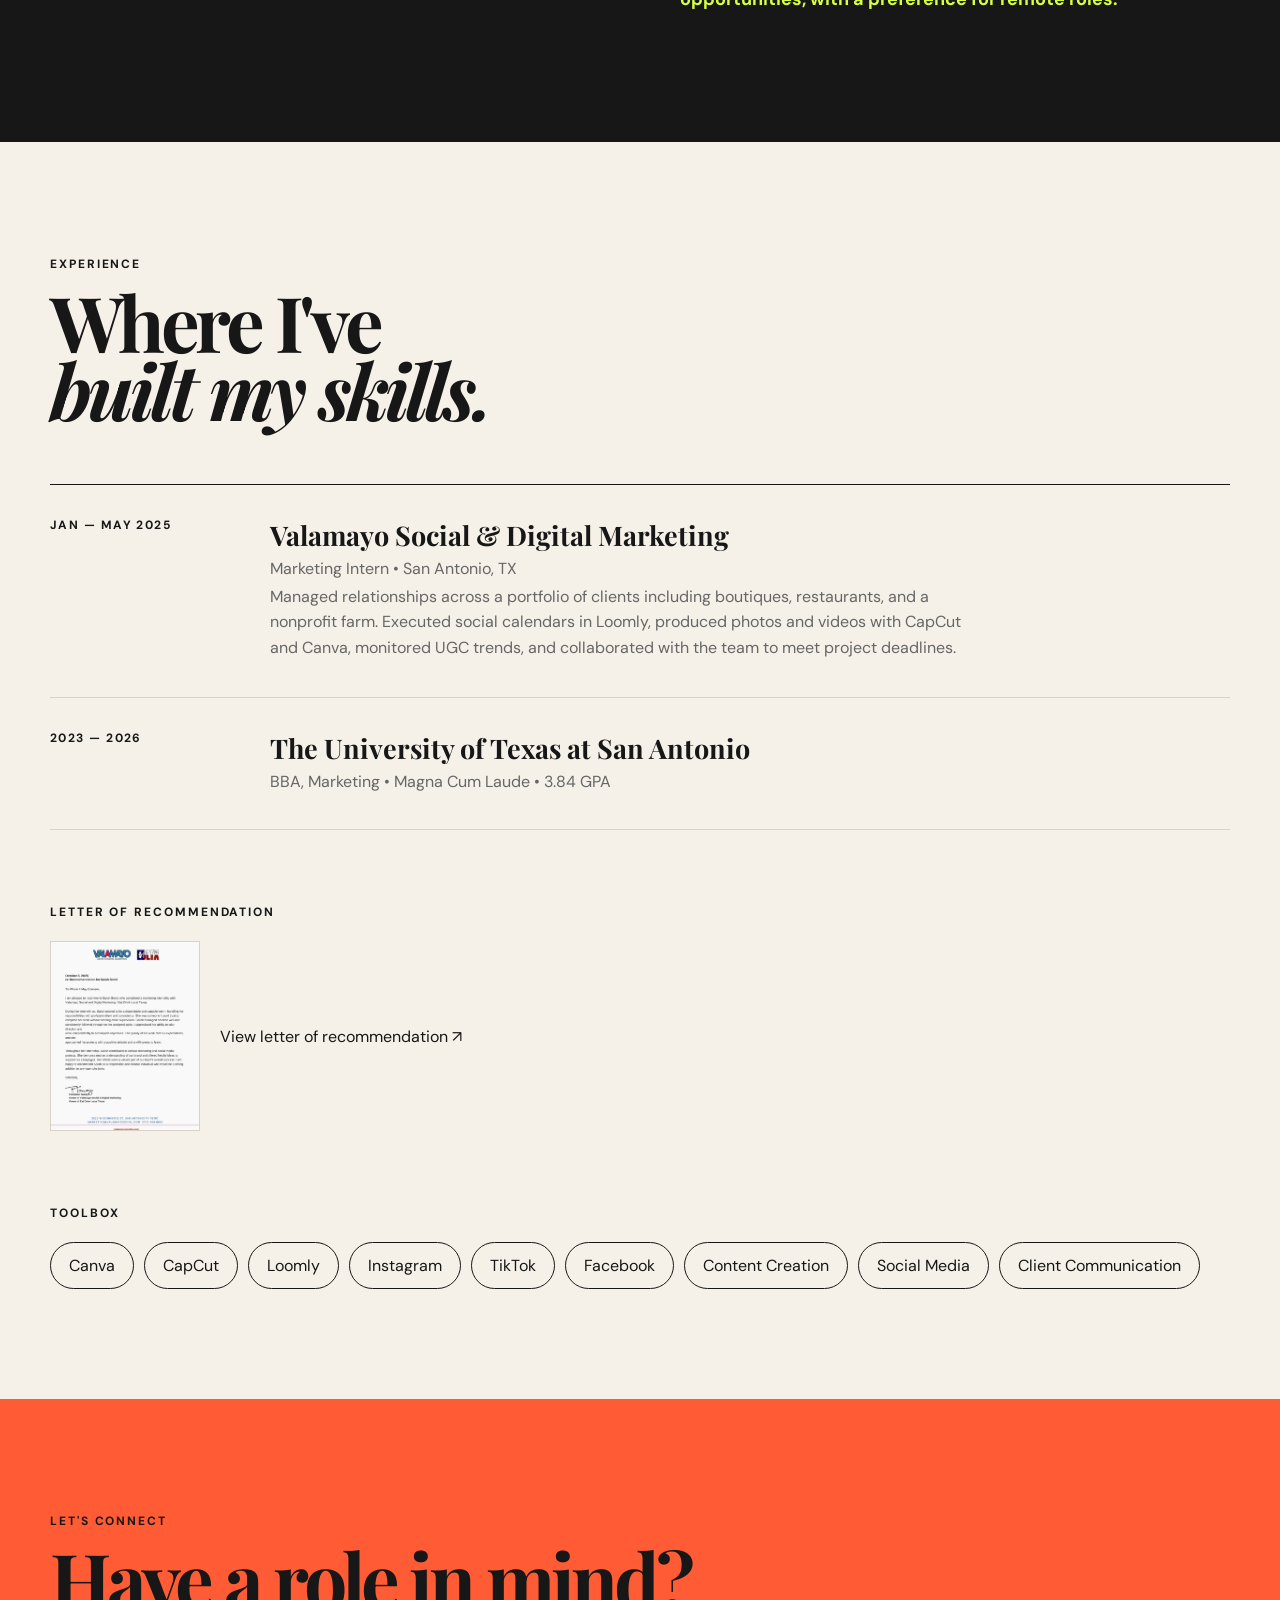
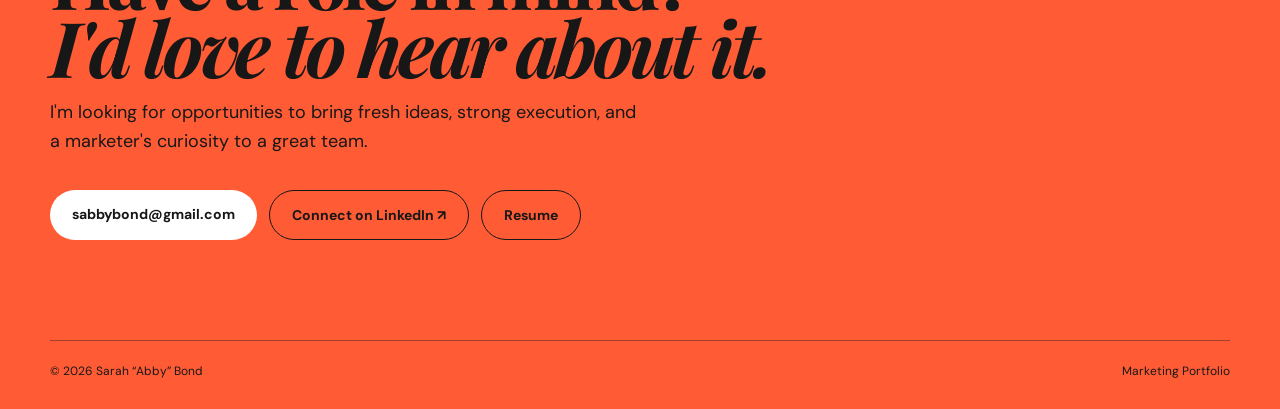
==== commit bcac16e4: "Align portfolio language with Cengage marketing coordinator responsibilities" ====
--- a/index.html
+++ b/index.html
@@ -23,9 +23,9 @@
 
   <main id="top">
     <section class="hero container">
-      <div class="eyebrow">MARKETING • CONTENT • SOCIAL</div>
+      <div class="eyebrow">MARKETING • CAMPAIGN SUPPORT • CONTENT</div>
       <h1>I make brands<br><em>worth noticing.</em></h1>
-      <p class="hero-copy">Hi, I'm Abby — a marketing graduate who loves turning strategy into content people actually want to see. I'm interested in digital marketing, social media, content creation, and brand storytelling.</p>
+      <p class="hero-copy">Hi, I'm Abby — a marketing graduate who loves turning strategy into content people actually want to see. My experience spans marketing campaign support, content calendar planning, cross-functional collaboration, and performance monitoring — from developing promotional materials to tracking engagement and researching audiences.</p>
       <div class="hero-actions">
         <a class="button primary" href="#social">Watch my reels ↓</a>
         <a class="button ghost" href="assets/documents/Abby-Bond-Resume-Current.pdf" target="_blank">Resume</a>
@@ -39,7 +39,7 @@
     </section>
 
     <section class="ticker" aria-label="Skills">
-      <div>CANVA ✦ CAPCUT ✦ LOOMLY ✦ SOCIAL MEDIA ✦ CONTENT CREATION ✦ CAMPAIGN STRATEGY ✦ CANVA ✦ CAPCUT ✦ LOOMLY ✦</div>
+      <div>CAMPAIGN SUPPORT ✦ CONTENT CALENDARS ✦ MARKETING MATERIALS ✦ ANALYTICS ✦ MARKET RESEARCH ✦ CLIENT COMMUNICATION ✦</div>
     </section>
 
     <section id="work" class="section container">
@@ -52,12 +52,12 @@
         <div class="project-info">
           <span class="project-type">SOCIAL & DIGITAL MARKETING • 2025</span>
           <h3>Calvary Farms</h3>
-          <p>Calvary Farms was my primary account during my internship with Valamayo Social & Digital Marketing. I planned content ideas before client visits, stayed informed on upcoming events, attended events to capture content, and created and scheduled social media for the farm.</p>
+          <p>Calvary Farms was my primary account during my internship with Valamayo Social & Digital Marketing. I supported campaign execution by planning content calendars around upcoming events, coordinating client visits, capturing marketing assets on-site, and creating, scheduling, and monitoring social media content.</p>
           <div class="tags"><span>Canva</span><span>CapCut</span><span>Loomly</span><span>Social Media</span></div>
           <div class="case-grid">
-            <div><b>MY ROLE</b><p>Primary account support, content planning, on-site content capture, social scheduling, and community-focused creative.</p></div>
-            <div><b>MY APPROACH</b><p>I planned ideas before visits so meetings stayed structured and focused, tracked upcoming events, and captured timely farm content on location.</p></div>
-            <div><b>CONTENT</b><p>Social videos, event promotions, photography, and organic social content created with Canva, CapCut, and Loomly.</p></div>
+            <div><b>MY ROLE</b><p>Client account support, campaign coordination, content calendar management, marketing asset creation, scheduling, and performance monitoring.</p></div>
+            <div><b>MY APPROACH</b><p>I organized content priorities ahead of client visits, tracked upcoming promotions and deliverables, and collaborated with teammates to keep campaign content on schedule.</p></div>
+            <div><b>CONTENT</b><p>Digital marketing materials, event promotions, photography, short-form video, and scheduled social content created with Canva, CapCut, and Loomly.</p></div>
           </div>
         </div>
       </article>
